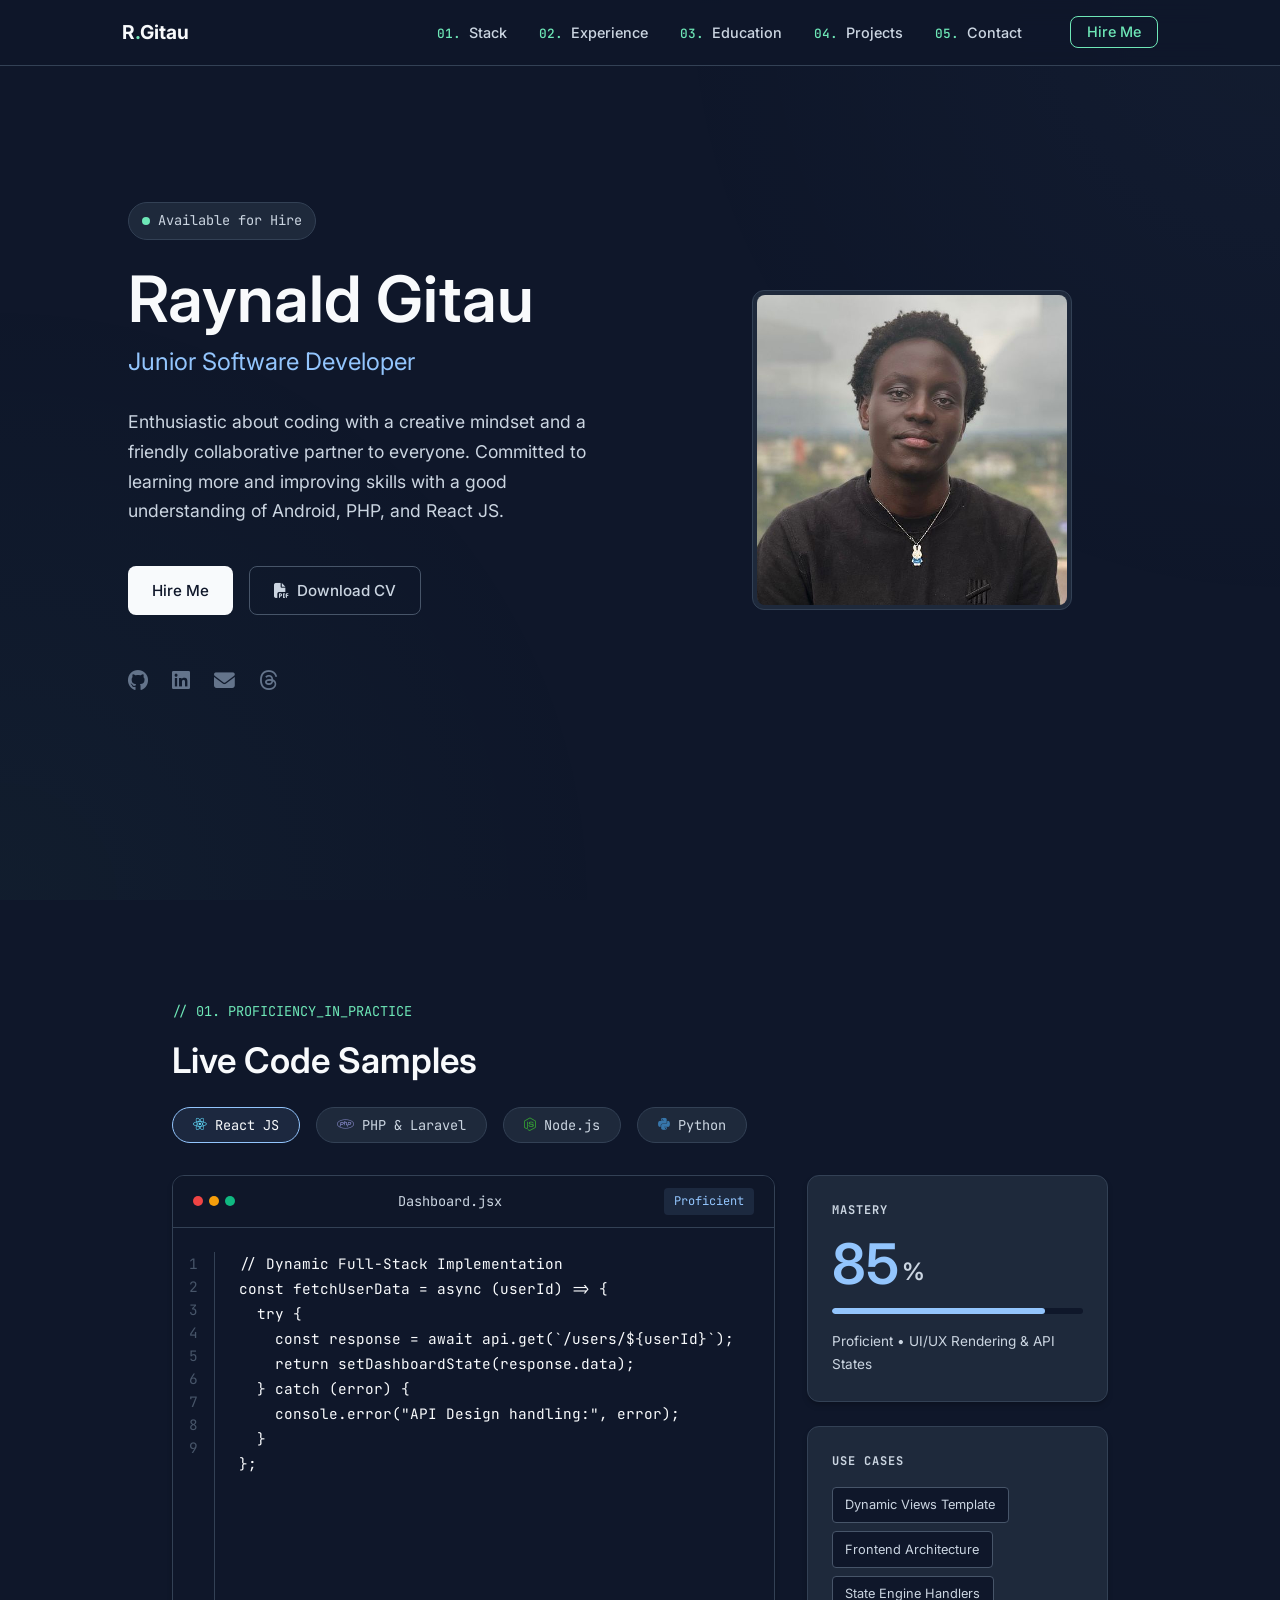
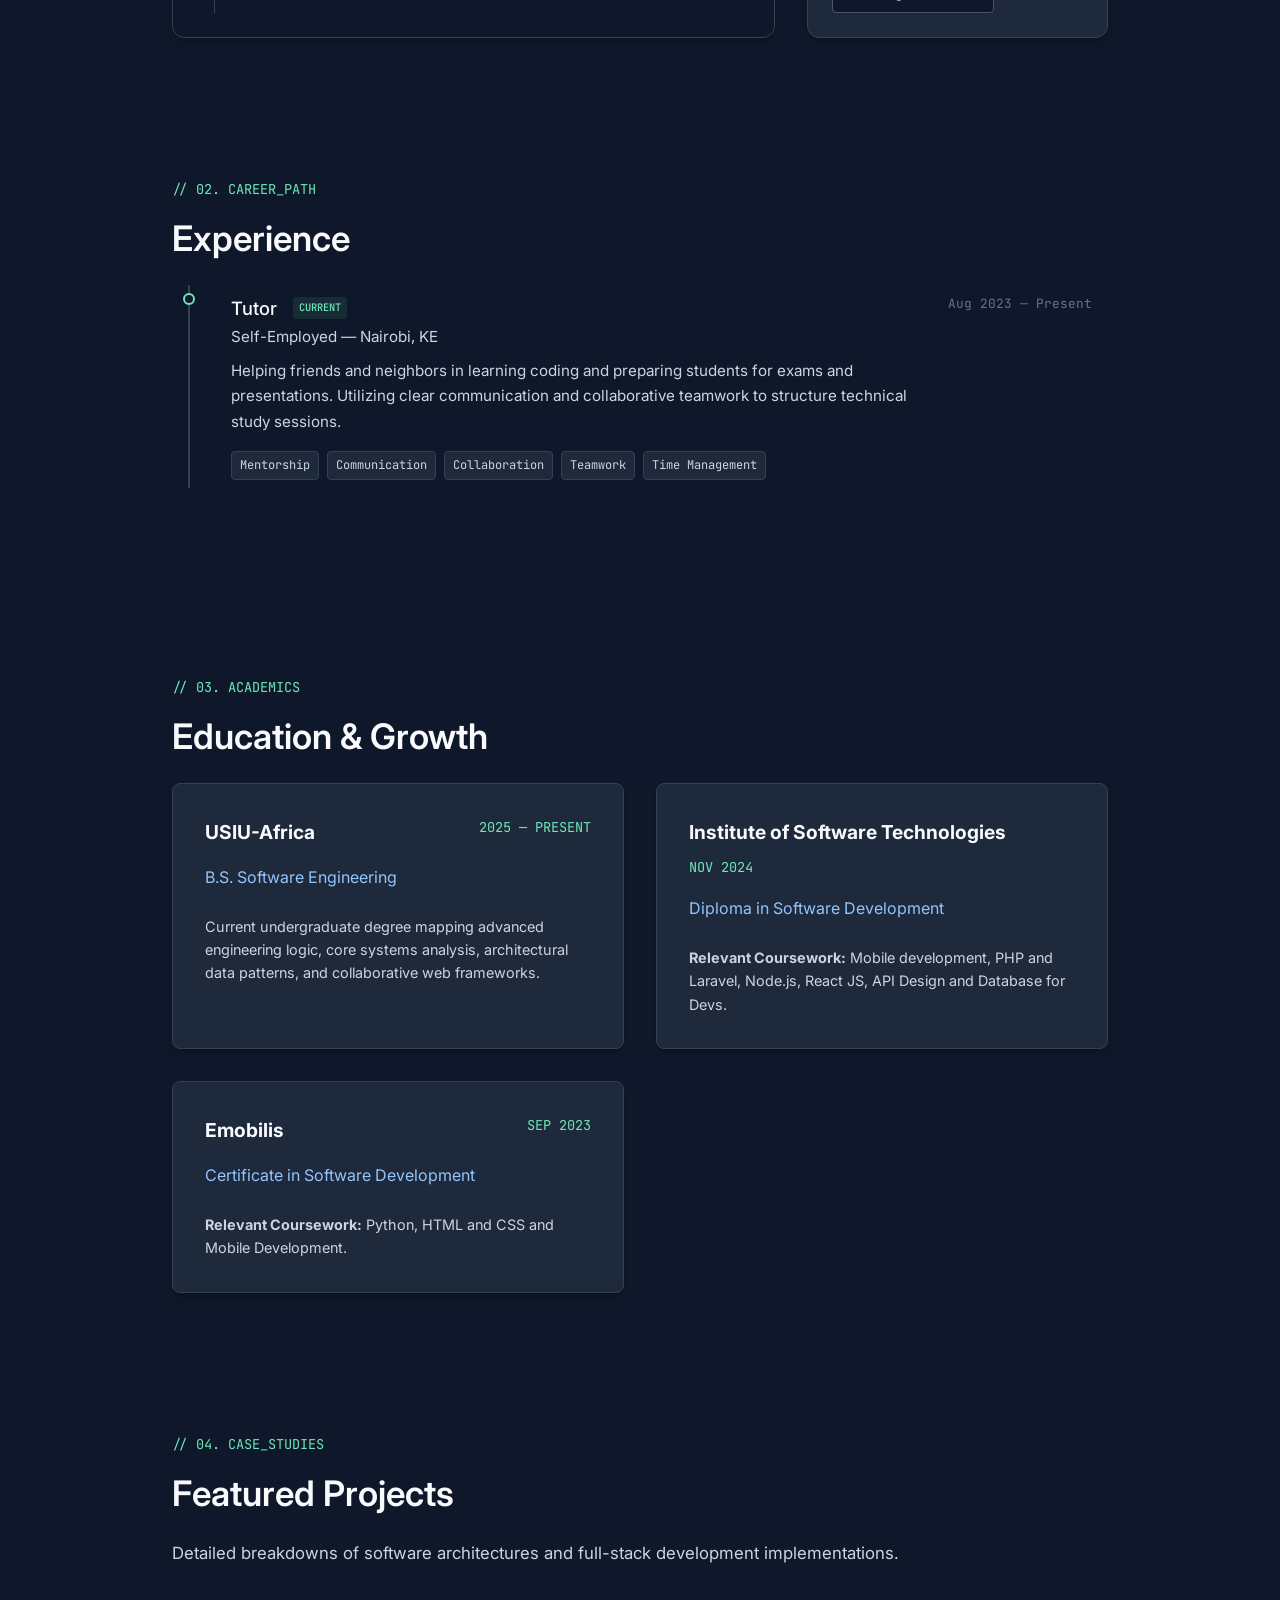
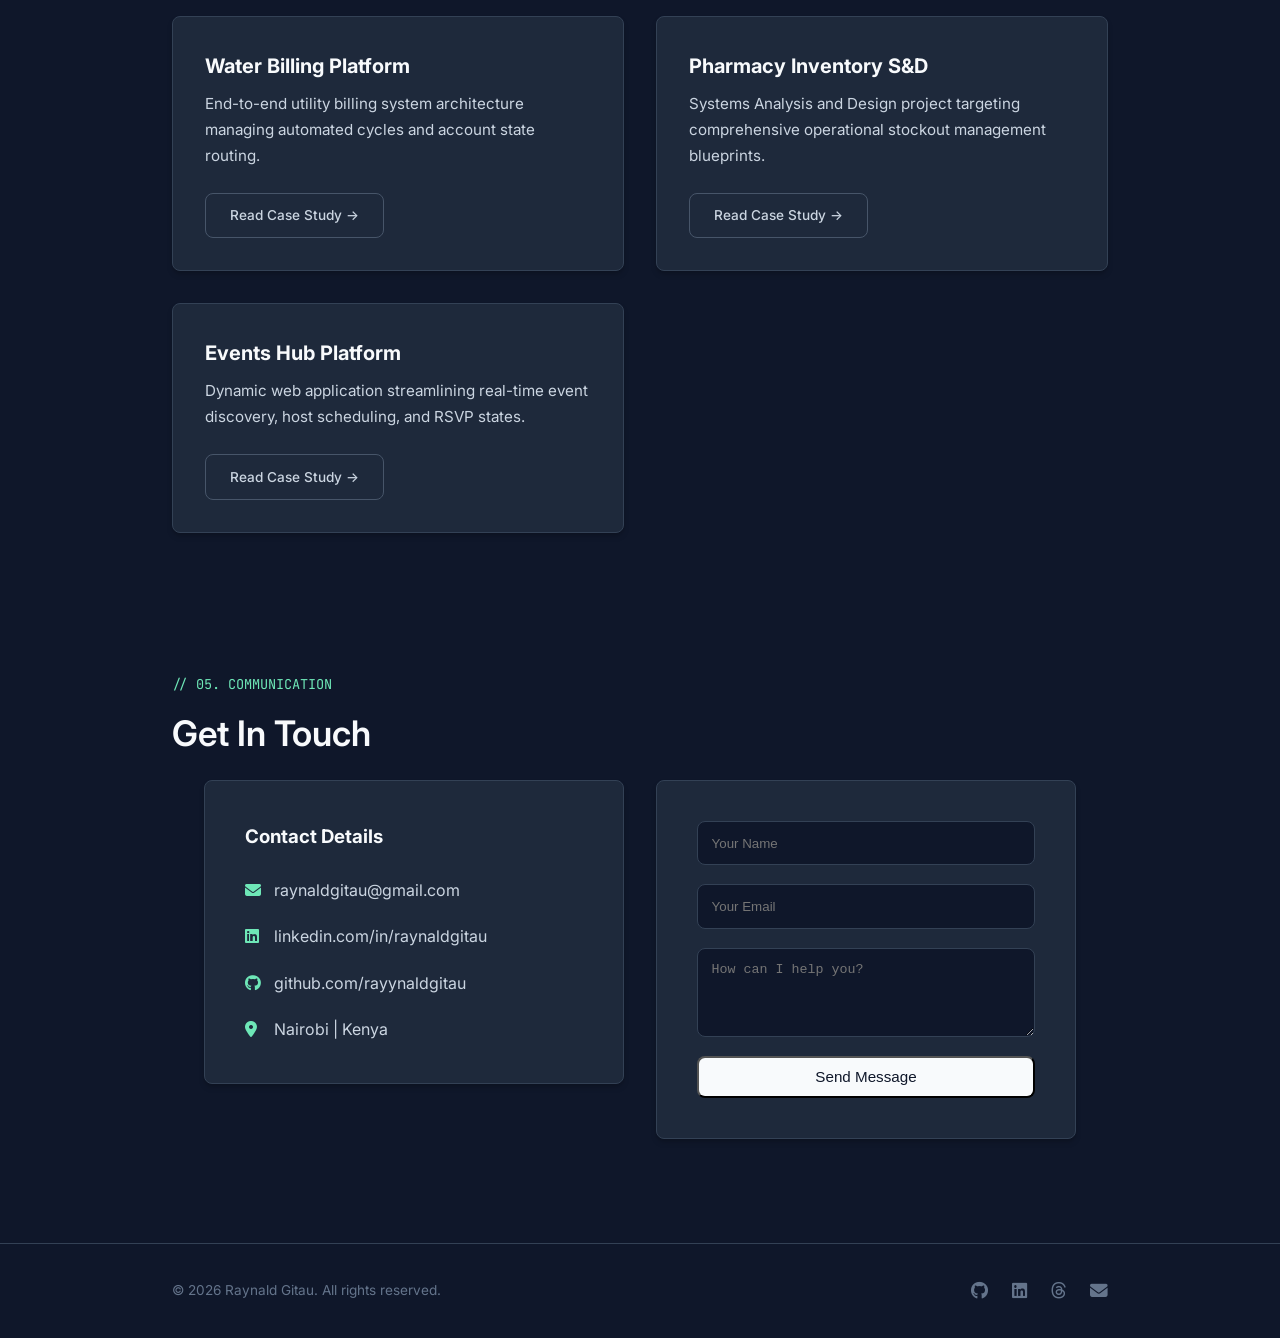
==== index.html @ decef781 "changed the whole design" ====
<!DOCTYPE html>
<html lang="en">
<head>
    <meta charset="UTF-8">
    <meta name="viewport" content="width=device-width, initial-scale=1.0">
    <title>Raynald Gitau | Junior Software Developer</title>
    
    <link rel="icon" type="image/x-icon" href="assets/favicon.ico">
    <link rel="apple-touch-icon" sizes="180x180" href="assets/apple-touch-icon.png">
    <link rel="icon" type="image/png" sizes="32x32" href="assets/favicon-32x32.png">
    <link rel="icon" type="image/png" sizes="16x16" href="assets/favicon-16x16.png">
    <link rel="manifest" href="assets/site.webmanifest">

    <link rel="stylesheet" href="styles.css">
    <link href="https://fonts.googleapis.com/css2?family=JetBrains+Mono:wght@400;500&family=Inter:wght@300;400;500;600&display=swap" rel="stylesheet">
    <link href="https://cdnjs.cloudflare.com/ajax/libs/font-awesome/6.5.1/css/all.min.css" rel="stylesheet">
</head>
<body>

    <div class="bg-ambient"></div>

    <nav class="glass-nav">
        <div class="nav-container">
            <a href="#about" class="logo-link">
                <h1 style="font-size: 1.2rem; color: var(--text-primary);">R<span style="color: var(--accent-sage);">.</span>Gitau</h1>
            </a>
            <ul class="nav-links">
                <li><a href="#skills"><span class="nav-num">01.</span> Stack</a></li>
                <li><a href="#experience"><span class="nav-num">02.</span> Experience</a></li>
                <li><a href="#education"><span class="nav-num">03.</span> Education</a></li>
                <li><a href="#projects"><span class="nav-num">04.</span> Projects</a></li>
                <li><a href="#contact"><span class="nav-num">05.</span> Contact</a></li>
                <li><a href="hire-me.html" class="btn-outline" style="margin-left: 1rem; color: var(--accent-sage) !important; border-color: var(--accent-sage);">Hire Me</a></li>
            </ul>
        </div>
    </nav>

    <main>
        <section id="about" class="hero-section full-screen">
            <div class="hero-grid">
                
                <div class="hero-text fade-in">
                    <div class="status-badge">
                        <span class="pulse-dot"></span> Available for Hire
                    </div>
                    <h1 class="hero-title">Raynald Gitau</h1>
                    <h2 class="hero-subtitle">Junior Software Developer</h2>
                    
                    <p class="hero-desc">
                        Enthusiastic about coding with a creative mindset and a friendly collaborative partner to everyone. Committed to learning more and improving skills with a good understanding of Android, PHP, and React JS.
                    </p>
                    
                    <div class="hero-actions">
                        <a href="hire-me.html" class="btn primary-btn">Hire Me</a>
                        <a href="assets/refreshed cv.pdf" target="_blank" class="btn secondary-btn"><i class="fas fa-file-pdf"></i> Download CV</a>
                    </div>

                    <div class="social-links">
                        <a href="https://github.com/rayynaldgitau" target="_blank" aria-label="GitHub"><i class="fab fa-github"></i></a>
                        <a href="https://linkedin.com/in/raynaldgitau" target="_blank" aria-label="LinkedIn"><i class="fab fa-linkedin"></i></a>
                        <a href="mailto:raynaldgitau@gmail.com" aria-label="Email"><i class="fas fa-envelope"></i></a>
                        <a href="https://threads.net/@your-handle-here" target="_blank" aria-label="Threads" title="Threads"><i class="fab fa-threads"></i></a>
                    </div>
                </div>

                <div class="hero-image-column fade-in">
                    <div class="hero-pixel-frame">
                        <img src="assets/profilePic.jpeg" alt="Raynald Gitau Portfolio Photo" class="hero-avatar" onerror="this.src='https://via.placeholder.com/320/1e293b/6ee7b7?text=Raynald+Gitau'">
                    </div>
                </div>

            </div>
        </section>

        <section id="skills" class="section-container">
            <div class="section-tag fade-in">// 01. PROFICIENCY_IN_PRACTICE</div>
            <h2 class="section-title fade-in">Live Code Samples</h2>

            <div class="skills-tabs fade-in">
                <button class="skill-tab active" data-skill="react"><i class="fab fa-react" style="color: #61dafb;"></i> React JS</button>
                <button class="skill-tab" data-skill="php"><i class="fab fa-php" style="color: #777bb4;"></i> PHP & Laravel</button>
                <button class="skill-tab" data-skill="node"><i class="fab fa-node-js" style="color: #339933;"></i> Node.js</button>
                <button class="skill-tab" data-skill="python"><i class="fab fa-python" style="color: #3776ab;"></i> Python</button>
            </div>

            <div class="skills-showcase fade-in">
                <div class="code-window">
                    <div class="code-window-header">
                        <div class="window-controls">
                            <span class="control red"></span>
                            <span class="control yellow"></span>
                            <span class="control green"></span>
                        </div>
                        <span class="file-name" id="skill-filename">Dashboard.jsx</span>
                        <span class="skill-level-badge" id="skill-badge">Advanced</span>
                    </div>
                    <div class="code-window-body">
                        <div class="line-numbers" id="line-numbers"></div>
                        <pre><code id="code-content"></code></pre>
                    </div>
                </div>

                <div class="skills-sidebar">
                    <div class="sidebar-card">
                        <h4 class="card-label">MASTERY</h4>
                        <div class="mastery-value"><span id="mastery-percent">85</span><span class="percent">%</span></div>
                        <div class="progress-track">
                            <div class="progress-fill" id="mastery-bar" style="width: 85%;"></div>
                        </div>
                        <p class="mastery-desc" id="mastery-desc">Advanced • UI/UX & Logic</p>
                    </div>
                    <div class="sidebar-card">
                        <h4 class="card-label">USE CASES</h4>
                        <div class="use-case-tags" id="use-cases"></div>
                    </div>
                </div>
            </div>
        </section>

        <section id="experience" class="section-container">
            <div class="section-tag fade-in">// 02. CAREER_PATH</div>
            <h2 class="section-title fade-in">Experience</h2>

            <div class="timeline">
                <div class="timeline-item fade-in">
                    <div class="timeline-dot"></div>
                    <div class="timeline-card">
                        <div class="card-header-flex">
                            <div>
                                <h3 class="role-title">Tutor <span class="badge-current">CURRENT</span></h3>
                                <p class="company-name">Self-Employed &mdash; Nairobi, KE</p>
                            </div>
                            <span class="date-text">Aug 2023 &mdash; Present</span>
                        </div>
                        <p class="role-desc">Helping friends and neighbors in learning coding and preparing students for exams and presentations. Utilizing clear communication and collaborative teamwork to structure technical study sessions.</p>
                        <div class="tech-tags">
                            <span>Mentorship</span>
                            <span>Communication</span>
                            <span>Collaboration</span>
                            <span>Teamwork</span>
                            <span>Time Management</span>
                        </div>
                    </div>
                </div>
            </div>
        </section>

        <section id="education" class="section-container">
            <div class="section-tag fade-in">// 03. ACADEMICS</div>
            <h2 class="section-title fade-in">Education & Growth</h2>

            <div style="display: grid; grid-template-columns: repeat(auto-fit, minmax(300px, 1fr)); gap: 2rem;" class="fade-in">
                <div class="code-card" style="padding: 2rem;">
                    <div style="display: flex; justify-content: space-between; margin-bottom: 1rem; flex-wrap: wrap; gap: 0.5rem;">
                        <h3 style="color: var(--text-primary); font-size: 1.2rem;">USIU-Africa</h3>
                        <span style="color: var(--accent-sage); font-family: var(--font-mono); font-size: 0.85rem;">2025 &mdash; PRESENT</span>
                    </div>
                    <p style="color: var(--accent-blue); margin-bottom: 1.5rem;">B.S. Software Engineering</p>
                    <p style="color: var(--text-secondary); font-size: 0.9rem; line-height: 1.6;">
                        Current undergraduate degree mapping advanced engineering logic, core systems analysis, architectural data patterns, and collaborative web frameworks.
                    </p>
                </div>

                <div class="code-card" style="padding: 2rem;">
                    <div style="display: flex; justify-content: space-between; margin-bottom: 1rem; flex-wrap: wrap; gap: 0.5rem;">
                        <h3 style="color: var(--text-primary); font-size: 1.2rem;">Institute of Software Technologies</h3>
                        <span style="color: var(--accent-sage); font-family: var(--font-mono); font-size: 0.85rem;">NOV 2024</span>
                    </div>
                    <p style="color: var(--accent-blue); margin-bottom: 1.5rem;">Diploma in Software Development</p>
                    <p style="color: var(--text-secondary); font-size: 0.9rem; line-height: 1.6;">
                        <strong>Relevant Coursework:</strong> Mobile development, PHP and Laravel, Node.js, React JS, API Design and Database for Devs.
                    </p>
                </div>

                <div class="code-card" style="padding: 2rem;">
                    <div style="display: flex; justify-content: space-between; margin-bottom: 1rem; flex-wrap: wrap; gap: 0.5rem;">
                        <h3 style="color: var(--text-primary); font-size: 1.2rem;">Emobilis</h3>
                        <span style="color: var(--accent-sage); font-family: var(--font-mono); font-size: 0.85rem;">SEP 2023</span>
                    </div>
                    <p style="color: var(--accent-blue); margin-bottom: 1.5rem;">Certificate in Software Development</p>
                    <p style="color: var(--text-secondary); font-size: 0.9rem; line-height: 1.6;">
                        <strong>Relevant Coursework:</strong> Python, HTML and CSS and Mobile Development.
                    </p>
                </div>
            </div>
        </section>

        <section id="projects" class="section-container">
            <div class="section-tag fade-in">// 04. CASE_STUDIES</div>
            <h2 class="section-title fade-in">Featured Projects</h2>
            <p class="section-subtitle fade-in">Detailed breakdowns of software architectures and full-stack development implementations.</p>

            <div style="display: grid; grid-template-columns: repeat(auto-fit, minmax(300px, 1fr)); gap: 2rem;" class="fade-in">
                <div class="code-card" style="padding: 2rem; display: flex; flex-direction: column;">
                    <h3 style="color: var(--text-primary); margin-bottom: 0.5rem; font-size: 1.25rem;">Water Billing Platform</h3>
                    <p style="color: var(--text-secondary); font-size: 0.95rem; margin-bottom: 1.5rem; flex-grow: 1;">End-to-end utility billing system architecture managing automated cycles and account state routing.</p>
                    <a href="project-water-billing.html" class="btn secondary-btn" style="align-self: flex-start; font-size: 0.85rem;">Read Case Study &rarr;</a>
                </div>

                <div class="code-card" style="padding: 2rem; display: flex; flex-direction: column;">
                    <h3 style="color: var(--text-primary); margin-bottom: 0.5rem; font-size: 1.25rem;">Pharmacy Inventory S&D</h3>
                    <p style="color: var(--text-secondary); font-size: 0.95rem; margin-bottom: 1.5rem; flex-grow: 1;">Systems Analysis and Design project targeting comprehensive operational stockout management blueprints.</p>
                    <a href="project-pharmacy.html" class="btn secondary-btn" style="align-self: flex-start; font-size: 0.85rem;">Read Case Study &rarr;</a>
                </div>

                <div class="code-card" style="padding: 2rem; display: flex; flex-direction: column;">
                    <h3 style="color: var(--text-primary); margin-bottom: 0.5rem; font-size: 1.25rem;">Events Hub Platform</h3>
                    <p style="color: var(--text-secondary); font-size: 0.95rem; margin-bottom: 1.5rem; flex-grow: 1;">Dynamic web application streamlining real-time event discovery, host scheduling, and RSVP states.</p>
                    <a href="project-events-hub.html" class="btn secondary-btn" style="align-self: flex-start; font-size: 0.85rem;">Read Case Study &rarr;</a>
                </div>
            </div>
        </section>

        <section id="contact" class="section-container">
            <div class="section-tag fade-in">// 05. COMMUNICATION</div>
            <h2 class="section-title fade-in">Get In Touch</h2>
            
            <div class="hero-grid fade-in" style="gap: 2rem; align-items: start;">
                <div class="code-card" style="padding: 2.5rem;">
                    <h3 style="color: var(--text-primary); margin-bottom: 1.5rem;">Contact Details</h3>
                    <ul style="list-style: none; display: flex; flex-direction: column; gap: 1.2rem;">
                        <li><i class="fas fa-envelope" style="color: var(--accent-sage); width: 25px;"></i> <a href="mailto:raynaldgitau@gmail.com" style="color: var(--text-secondary); text-decoration: none;">raynaldgitau@gmail.com</a></li>
                        <li><i class="fab fa-linkedin" style="color: var(--accent-sage); width: 25px;"></i> <a href="https://linkedin.com/in/raynaldgitau" target="_blank" style="color: var(--text-secondary); text-decoration: none;">linkedin.com/in/raynaldgitau</a></li>
                        <li><i class="fab fa-github" style="color: var(--accent-sage); width: 25px;"></i> <a href="https://github.com/rayynaldgitau" target="_blank" style="color: var(--text-secondary); text-decoration: none;">github.com/rayynaldgitau</a></li>
                        <li><i class="fas fa-map-marker-alt" style="color: var(--accent-sage); width: 25px;"></i> <span style="color: var(--text-secondary);">Nairobi | Kenya</span></li>
                    </ul>
                </div>

                <div class="code-card" style="padding: 2.5rem;">
                    <form onsubmit="event.preventDefault(); alert('Please use the direct email link on the left.');" style="display: flex; flex-direction: column; gap: 1.2rem;">
                        <input type="text" placeholder="Your Name" required style="padding: 0.85rem; border-radius: 8px; border: 1px solid var(--border-light); background: var(--bg-main); color: var(--text-primary); outline: none;">
                        <input type="email" placeholder="Your Email" required style="padding: 0.85rem; border-radius: 8px; border: 1px solid var(--border-light); background: var(--bg-main); color: var(--text-primary); outline: none;">
                        <textarea rows="4" placeholder="How can I help you?" required style="padding: 0.85rem; border-radius: 8px; border: 1px solid var(--border-light); background: var(--bg-main); color: var(--text-primary); outline: none; resize: vertical;"></textarea>
                        <button type="submit" class="btn primary-btn" style="justify-content: center; width: 100%;">Send Message</button>
                    </form>
                </div>
            </div>
        </section>
    </main>

    <footer class="footer">
        <div class="footer-container">
            <p>&copy; 2026 Raynald Gitau. All rights reserved.</p>
            <div class="social-links footer-socials">
                <!-- GitHub -->
                <a href="https://github.com/rayynaldgitau" target="_blank" aria-label="GitHub" title="GitHub">
                    <i class="fab fa-github"></i>
                </a>
                <!-- LinkedIn (Replace with your actual URL) -->
                <a href="https://linkedin.com/in/your-profile-here" target="_blank" aria-label="LinkedIn" title="LinkedIn">
                    <i class="fab fa-linkedin"></i>
                </a>
                <!-- Threads (Replace with your actual URL) -->
                <a href="https://threads.net/@your-handle-here" target="_blank" aria-label="Threads" title="Threads">
                    <i class="fab fa-threads"></i>
                </a>
                <!-- Email (Replace with your actual email) -->
                <a href="mailto:your.email@example.com" aria-label="Email" title="Email">
                    <i class="fas fa-envelope"></i>
                </a>
            </div>
        </div>
    </footer>

    <script src="script.js"></script>
</body>
</html>
---- styles.css ----
/* =========================================
   Theme: Calm Slate
   Focus: Soft, Calming, High Legibility
========================================= */

:root {
    --bg-main: #0f172a; 
    --bg-card: #1e293b; 
    --bg-nav: rgba(15, 23, 42, 0.85);
    
    --accent-sage: #6ee7b7; 
    --accent-blue: #93c5fd; 
    --accent-muted: #64748b; 
    
    --text-primary: #f8fafc; 
    --text-secondary: #cbd5e1; 
    
    --border-light: #334155; 
    --border-strong: #475569; 
    --radius-lg: 12px;
    --radius-md: 8px;
    
    --font-sans: 'Inter', -apple-system, sans-serif;
    --font-mono: 'JetBrains Mono', monospace;
    
    --shadow-soft: 0 4px 6px -1px rgba(0, 0, 0, 0.2), 0 2px 4px -1px rgba(0, 0, 0, 0.1);
    --shadow-hover: 0 10px 15px -3px rgba(0, 0, 0, 0.3), 0 4px 6px -2px rgba(0, 0, 0, 0.15);
}

* { margin: 0; padding: 0; box-sizing: border-box; }

body {
    background-color: var(--bg-main);
    color: var(--text-primary);
    font-family: var(--font-sans);
    font-weight: 400;
    line-height: 1.7;
    overflow-x: hidden;
}

.bg-ambient {
    position: fixed;
    top: 0; left: 0; width: 100vw; height: 100vh;
    background: radial-gradient(circle at top right, rgba(147, 197, 253, 0.03), transparent 40%),
                radial-gradient(circle at bottom left, rgba(110, 231, 183, 0.03), transparent 40%);
    z-index: -1;
    pointer-events: none;
}

/* Navigation & Clean Avatar Logo */
.glass-nav {
    position: fixed;
    top: 0; width: 100%;
    background: var(--bg-nav);
    backdrop-filter: blur(12px);
    border-bottom: 1px solid var(--border-light);
    z-index: 100;
}

.nav-container {
    max-width: 1100px;
    margin: 0 auto;
    padding: 1rem 2rem;
    display: flex;
    justify-content: space-between;
    align-items: center;
}

.logo-link { text-decoration: none; display: flex; align-items: center; }

.nav-avatar-clean {
    width: 35px;
    height: 35px;
    border-radius: 50%;
    object-fit: cover;
    border: 2px solid var(--border-light);
    transition: transform 0.2s ease;
}
.nav-avatar-clean:hover { transform: scale(1.05); }

.nav-links { display: flex; gap: 2rem; list-style: none; align-items: center; }
.nav-links a { 
    color: var(--text-secondary); 
    text-decoration: none; 
    font-size: 0.9rem;
    font-weight: 500;
    transition: color 0.3s;
}
.nav-links a:hover { color: var(--text-primary); }
.nav-num { color: var(--accent-sage); font-family: var(--font-mono); font-size: 0.8rem; margin-right: 4px; }

/* Buttons */
.btn {
    padding: 0.65rem 1.5rem;
    border-radius: var(--radius-md);
    font-weight: 500;
    font-size: 0.95rem;
    text-decoration: none;
    transition: all 0.2s ease;
    display: inline-flex; align-items: center; gap: 0.5rem;
    cursor: pointer;
}

.primary-btn { background-color: var(--text-primary); color: var(--bg-main); }
.primary-btn:hover { background-color: var(--text-secondary); transform: translateY(-2px); }

.secondary-btn { background-color: transparent; color: var(--text-secondary); border: 1px solid var(--border-strong); }
.secondary-btn:hover { border-color: var(--text-primary); color: var(--text-primary); }

.btn-outline {
    border: 1px solid var(--border-strong);
    padding: 0.4rem 1rem;
    border-radius: var(--radius-md);
    color: var(--text-secondary) !important;
}
.btn-outline:hover {
    border-color: var(--accent-sage);
    color: var(--accent-sage) !important;
    background: rgba(110, 231, 183, 0.05);
}

/* Sections & Structural Layouts */
.full-screen { min-height: 100vh; display: flex; align-items: center; }
.section-container { max-width: 1000px; margin: 0 auto; padding: 100px 2rem 40px; }

.section-tag { font-family: var(--font-mono); color: var(--accent-sage); font-size: 0.85rem; margin-bottom: 0.5rem; }
.section-title { font-size: 2.2rem; font-weight: 600; margin-bottom: 1rem; color: var(--text-primary); }
.section-subtitle { color: var(--text-secondary); margin-bottom: 3rem; font-size: 1.05rem; }

.hero-grid {
    max-width: 1100px; margin: 0 auto; padding: 0 2rem;
    display: grid; grid-template-columns: 1fr 1fr; gap: 4rem; align-items: center;
}

.status-badge {
    display: inline-flex; align-items: center; gap: 0.5rem;
    font-family: var(--font-mono); font-size: 0.85rem; color: var(--text-secondary);
    margin-bottom: 1.5rem; background: var(--bg-card); padding: 0.4rem 0.8rem; border-radius: 20px; border: 1px solid var(--border-light);
}
.pulse-dot { width: 8px; height: 8px; background-color: var(--accent-sage); border-radius: 50%; }

.hero-title { font-size: clamp(2.5rem, 5vw, 4rem); font-weight: 600; line-height: 1.1; margin-bottom: 0.5rem; }
.hero-subtitle { color: var(--accent-blue); font-size: 1.5rem; font-weight: 400; margin-bottom: 1.5rem; }

.hero-desc { color: var(--text-secondary); font-size: 1.1rem; margin-bottom: 2.5rem; max-width: 480px; }
.hero-actions { display: flex; gap: 1rem; margin-bottom: 3rem; flex-wrap: wrap; }

.social-links { display: flex; gap: 1.5rem; }
.social-links a { color: var(--accent-muted); font-size: 1.3rem; transition: color 0.2s; }
.social-links a:hover { color: var(--text-primary); }

/* Right Column Hero Picture Frame Animation */
.hero-image-column { display: flex; justify-content: center; align-items: center; }
.hero-pixel-frame {
    width: 320px; height: 320px; position: relative; background: var(--bg-card); border-radius: var(--radius-lg); padding: 4px; display: flex; align-items: center; justify-content: center; border: 1px solid var(--border-light);
    animation: hero-pixel-shift 4s steps(4) infinite; transition: transform 0.3s ease;
}
.hero-pixel-frame:hover { transform: scale(1.02); }
.hero-avatar { width: 100%; height: 100%; object-fit: cover; border-radius: calc(var(--radius-lg) - 4px); background-color: var(--bg-card); image-rendering: crisp-edges; image-rendering: pixelated; }

@keyframes hero-pixel-shift {
    0%, 100% { box-shadow: 0 0 0 4px var(--bg-main), 6px 6px 0 0 var(--accent-sage), -6px -6px 0 0 var(--accent-blue); }
    25% { box-shadow: 0 0 0 4px var(--bg-main), -6px 6px 0 0 var(--accent-sage), 6px -6px 0 0 var(--accent-blue); }
    50% { box-shadow: 0 0 0 4px var(--bg-main), -6px -6px 0 0 var(--accent-sage), 6px 6px 0 0 var(--accent-blue); }
    75% { box-shadow: 0 0 0 4px var(--bg-main), 6px -6px 0 0 var(--accent-sage), -6px -6px 0 0 var(--accent-blue); }
}

/* Interactive Live Code Showcase Layout */
.skills-tabs { display: flex; gap: 1rem; margin-bottom: 2rem; flex-wrap: wrap; }
.skill-tab {
    background: var(--bg-card); border: 1px solid var(--border-light); color: var(--text-secondary);
    padding: 0.5rem 1.25rem; border-radius: 20px; font-family: var(--font-mono); font-size: 0.85rem;
    cursor: pointer; transition: all 0.2s ease; display: flex; align-items: center; gap: 0.5rem;
}
.skill-tab:hover { background: rgba(147, 197, 253, 0.05); color: var(--text-primary); }
.skill-tab.active { background: rgba(147, 197, 253, 0.1); border-color: var(--accent-blue); color: var(--text-primary); }

.skills-showcase { display: grid; grid-template-columns: 2fr 1fr; gap: 2rem; align-items: stretch; }
.code-window { background: #0f172a; border: 1px solid var(--border-light); border-radius: var(--radius-lg); box-shadow: var(--shadow-soft); display: flex; flex-direction: column; overflow: hidden; }
.code-window-header { display: flex; justify-content: space-between; align-items: center; padding: 0.75rem 1.25rem; background: rgba(15, 23, 42, 0.8); border-bottom: 1px solid var(--border-light); }
.window-controls { display: flex; gap: 6px; }
.control { width: 10px; height: 10px; border-radius: 50%; }
.control.red { background: #ef4444; } .control.yellow { background: #f59e0b; } .control.green { background: #10b981; }
.file-name { font-family: var(--font-mono); color: var(--text-secondary); font-size: 0.85rem; }
.skill-level-badge { background: rgba(147, 197, 253, 0.1); color: var(--accent-blue); padding: 0.2rem 0.6rem; border-radius: 4px; font-size: 0.75rem; font-family: var(--font-mono); }
.code-window-body { display: flex; padding: 1.5rem 0; flex-grow: 1; overflow-x: auto; }
.line-numbers { padding: 0 1rem; text-align: right; color: var(--border-strong); font-family: var(--font-mono); font-size: 0.9rem; line-height: 1.6; user-select: none; border-right: 1px solid var(--border-light); }
.code-window-body pre { margin: 0; padding: 0 1.5rem; }
.code-window-body code { font-family: var(--font-mono); font-size: 0.9rem; color: var(--text-primary); line-height: 1.6; white-space: pre; }

.skills-sidebar { display: flex; flex-direction: column; gap: 1.5rem; }
.sidebar-card { background: var(--bg-card); border: 1px solid var(--border-light); border-radius: var(--radius-lg); padding: 1.5rem; box-shadow: var(--shadow-soft); }
.card-label { font-family: var(--font-mono); color: var(--text-secondary); font-size: 0.75rem; letter-spacing: 1px; margin-bottom: 1rem; }
.mastery-value { font-size: 3.5rem; font-weight: 600; color: var(--accent-blue); line-height: 1; margin-bottom: 1rem; display: flex; align-items: flex-end; }
.mastery-value .percent { font-size: 1.5rem; color: var(--text-secondary); margin-bottom: 0.5rem; margin-left: 0.2rem; }
.progress-track { height: 6px; background: var(--bg-main); border-radius: 10px; overflow: hidden; margin-bottom: 1rem; }
.progress-fill { height: 100%; background: var(--accent-blue); border-radius: 10px; transition: width 0.8s cubic-bezier(0.4, 0, 0.2, 1); }
.mastery-desc { color: var(--text-secondary); font-size: 0.85rem; }
.use-case-tags { display: flex; flex-wrap: wrap; gap: 0.5rem; }
.use-case-tags span { background: var(--bg-main); border: 1px solid var(--border-strong); color: var(--text-secondary); padding: 0.4rem 0.8rem; border-radius: 4px; font-size: 0.8rem; transition: border-color 0.2s; }
.use-case-tags span:hover { border-color: var(--accent-blue); color: var(--text-primary); }

/* Experience Timeline */
.timeline { position: relative; margin-left: 1rem; }
.timeline::before { content: ''; position: absolute; left: 0; top: 0; width: 2px; height: 100%; background: var(--border-light); }
.timeline-item { position: relative; padding-left: 2.5rem; margin-bottom: 3rem; }
.timeline-dot { position: absolute; left: -5px; top: 8px; width: 12px; height: 12px; border-radius: 50%; background: var(--bg-main); border: 2px solid var(--accent-sage); }
.timeline-card { background: transparent; border-left: 3px solid transparent; padding: 0.5rem 1rem 0.5rem 0; transition: all 0.2s ease; }
.timeline-card:hover { border-left-color: var(--accent-blue); padding-left: 1rem; }
.card-header-flex { display: flex; justify-content: space-between; align-items: flex-start; margin-bottom: 0.5rem; flex-wrap: wrap; gap: 0.5rem;}
.role-title { font-size: 1.15rem; font-weight: 500; color: var(--text-primary); display: flex; align-items: center; gap: 0.5rem; }
.badge-current { font-size: 0.65rem; padding: 2px 6px; border-radius: 4px; background: rgba(110, 231, 183, 0.1); color: var(--accent-sage); font-family: var(--font-mono); margin-left: 8px; }
.company-name { color: var(--text-secondary); font-size: 0.95rem; }
.date-text { font-family: var(--font-mono); color: var(--accent-muted); font-size: 0.8rem; }
.role-desc { color: var(--text-secondary); margin-bottom: 1rem; font-size: 0.95rem; max-width: 700px; }
.tech-tags { display: flex; gap: 0.5rem; flex-wrap: wrap; }
.tech-tags span { background: var(--bg-card); border: 1px solid var(--border-light); padding: 3px 8px; border-radius: 4px; font-family: var(--font-mono); font-size: 0.75rem; color: var(--text-secondary); }

/* Unified Project Code Cards */
.code-card { background: var(--bg-card); border: 1px solid var(--border-light); border-radius: var(--radius-md); overflow: hidden; box-shadow: var(--shadow-soft); transition: transform 0.2s, box-shadow 0.2s; }
.code-card:hover { transform: translateY(-2px); box-shadow: var(--shadow-hover); }

/* Footer */
.footer { border-top: 1px solid var(--border-light); padding: 2rem 0; margin-top: 4rem; }
.footer-container { max-width: 1000px; margin: 0 auto; padding: 0 2rem; display: flex; justify-content: space-between; align-items: center; flex-wrap: wrap; gap: 1rem;}
.footer p { color: var(--accent-muted); font-size: 0.85rem; }
.footer-socials a { font-size: 1.1rem; }

.fade-in { opacity: 0; transform: translateY(15px); transition: opacity 0.6s ease-out, transform 0.6s ease-out; }
.fade-in.visible { opacity: 1; transform: translateY(0); }


/* ===================================================
   Hire Me Page Heading Specific Core Overrides
=================================================== */
.hire-page-title {
    font-size: clamp(2.2rem, 5vw, 3.5rem); 
    font-weight: 600; 
    line-height: 1.2; 
    color: var(--text-primary);
    margin-bottom: 1rem;
    letter-spacing: -0.02em;
}

.section-subtitle-center {
    color: var(--text-secondary); 
    font-size: 1.05rem;
    line-height: 1.6;
    max-width: 600px;
    margin: 0 auto;
}

.panel-heading {
    color: var(--text-primary); 
    font-size: 1.25rem;
    font-weight: 500;
    margin-bottom: 0.75rem;
    line-height: 1.4;
}

.form-section-title {
    color: var(--text-primary); 
    font-size: 1.6rem; 
    font-weight: 600; 
    margin-bottom: 0.5rem;
    line-height: 1.3;
}

.form-section-subtitle {
    color: var(--text-secondary); 
    font-size: 0.95rem;
    margin-bottom: 2rem;
}

.service-panel {
    display: flex;
    flex-direction: column;
    height: 100%;
}

.service-body {
    padding: 2rem; 
    display: flex; 
    flex-direction: column; 
    flex-grow: 1;
}

.service-desc {
    color: var(--text-secondary); 
    font-size: 0.9rem; 
    line-height: 1.6; 
    margin-bottom: 1.5rem; 
    flex-grow: 1;
}

.form-group {
    display: flex; 
    flex-direction: column; 
    gap: 0.5rem;
}

.form-label {
    font-family: var(--font-mono); 
    font-size: 0.75rem; 
    color: var(--accent-sage);
    letter-spacing: 0.05em;
}
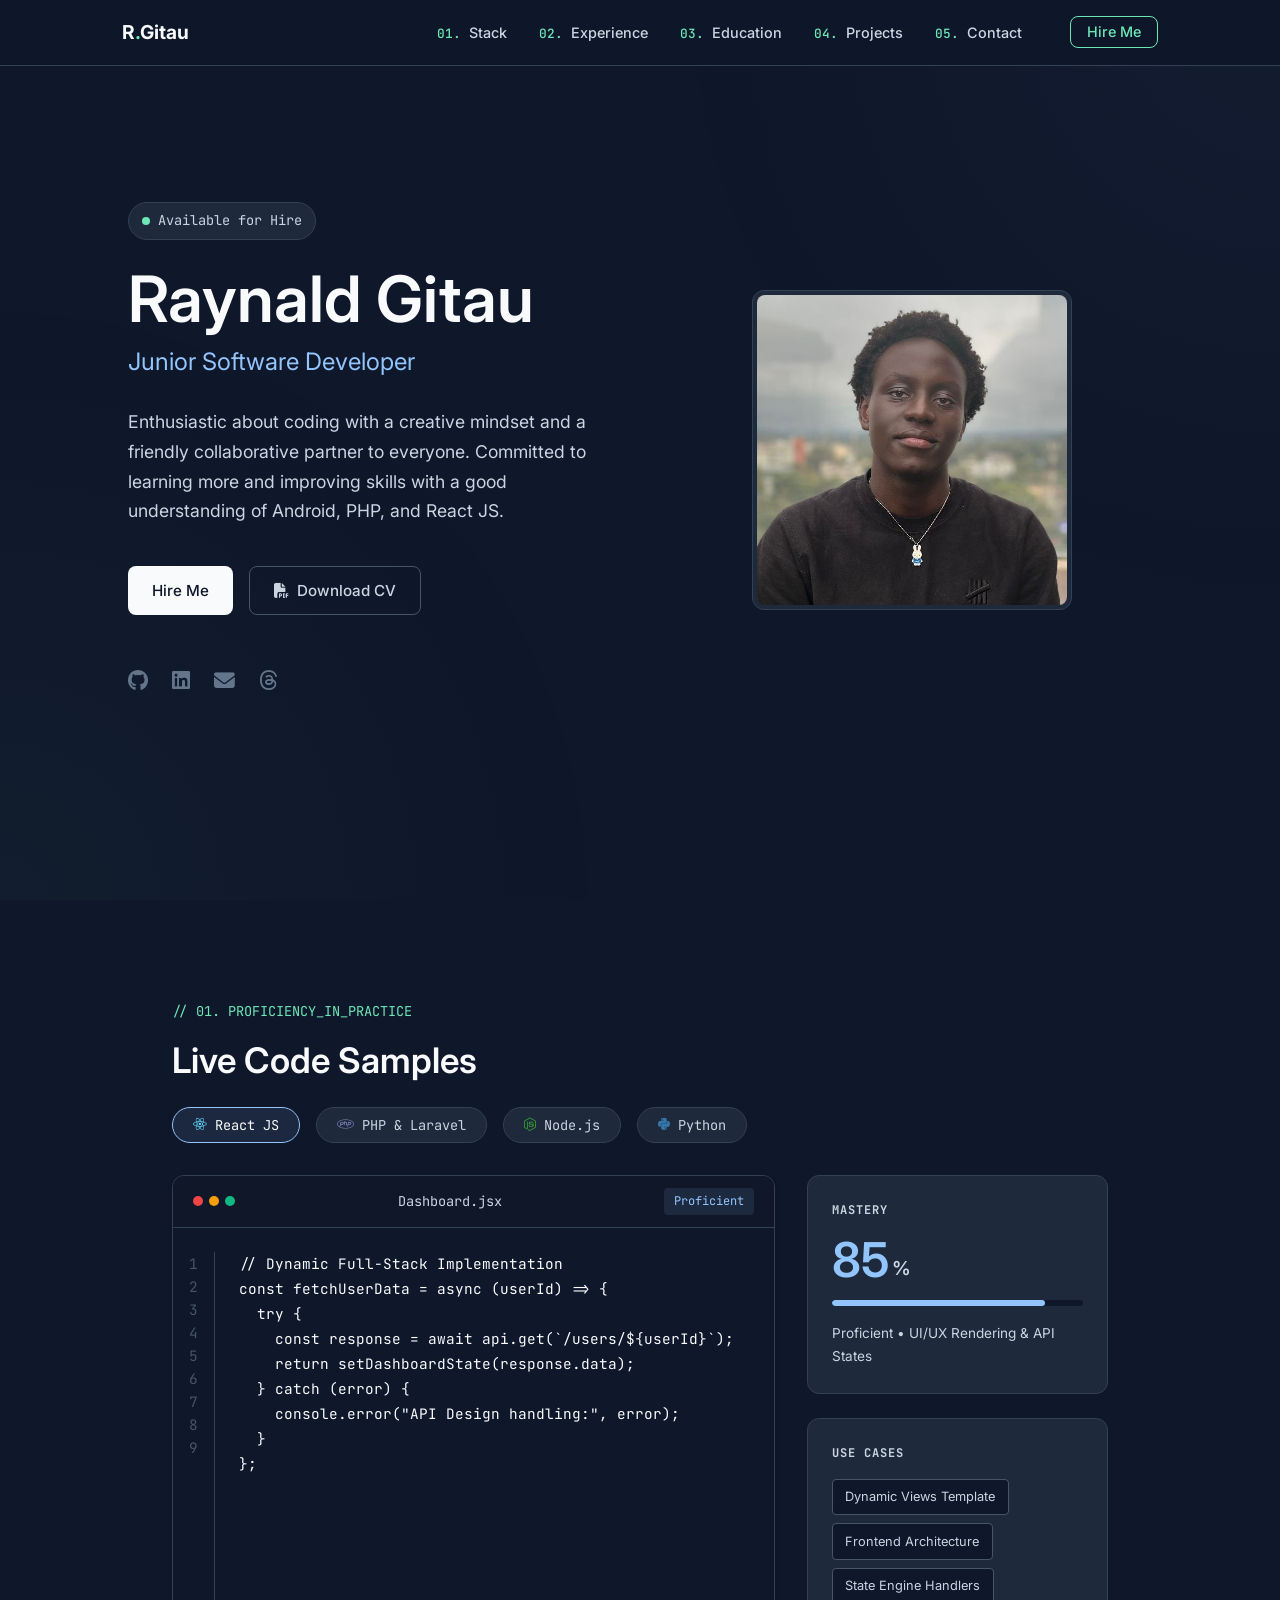
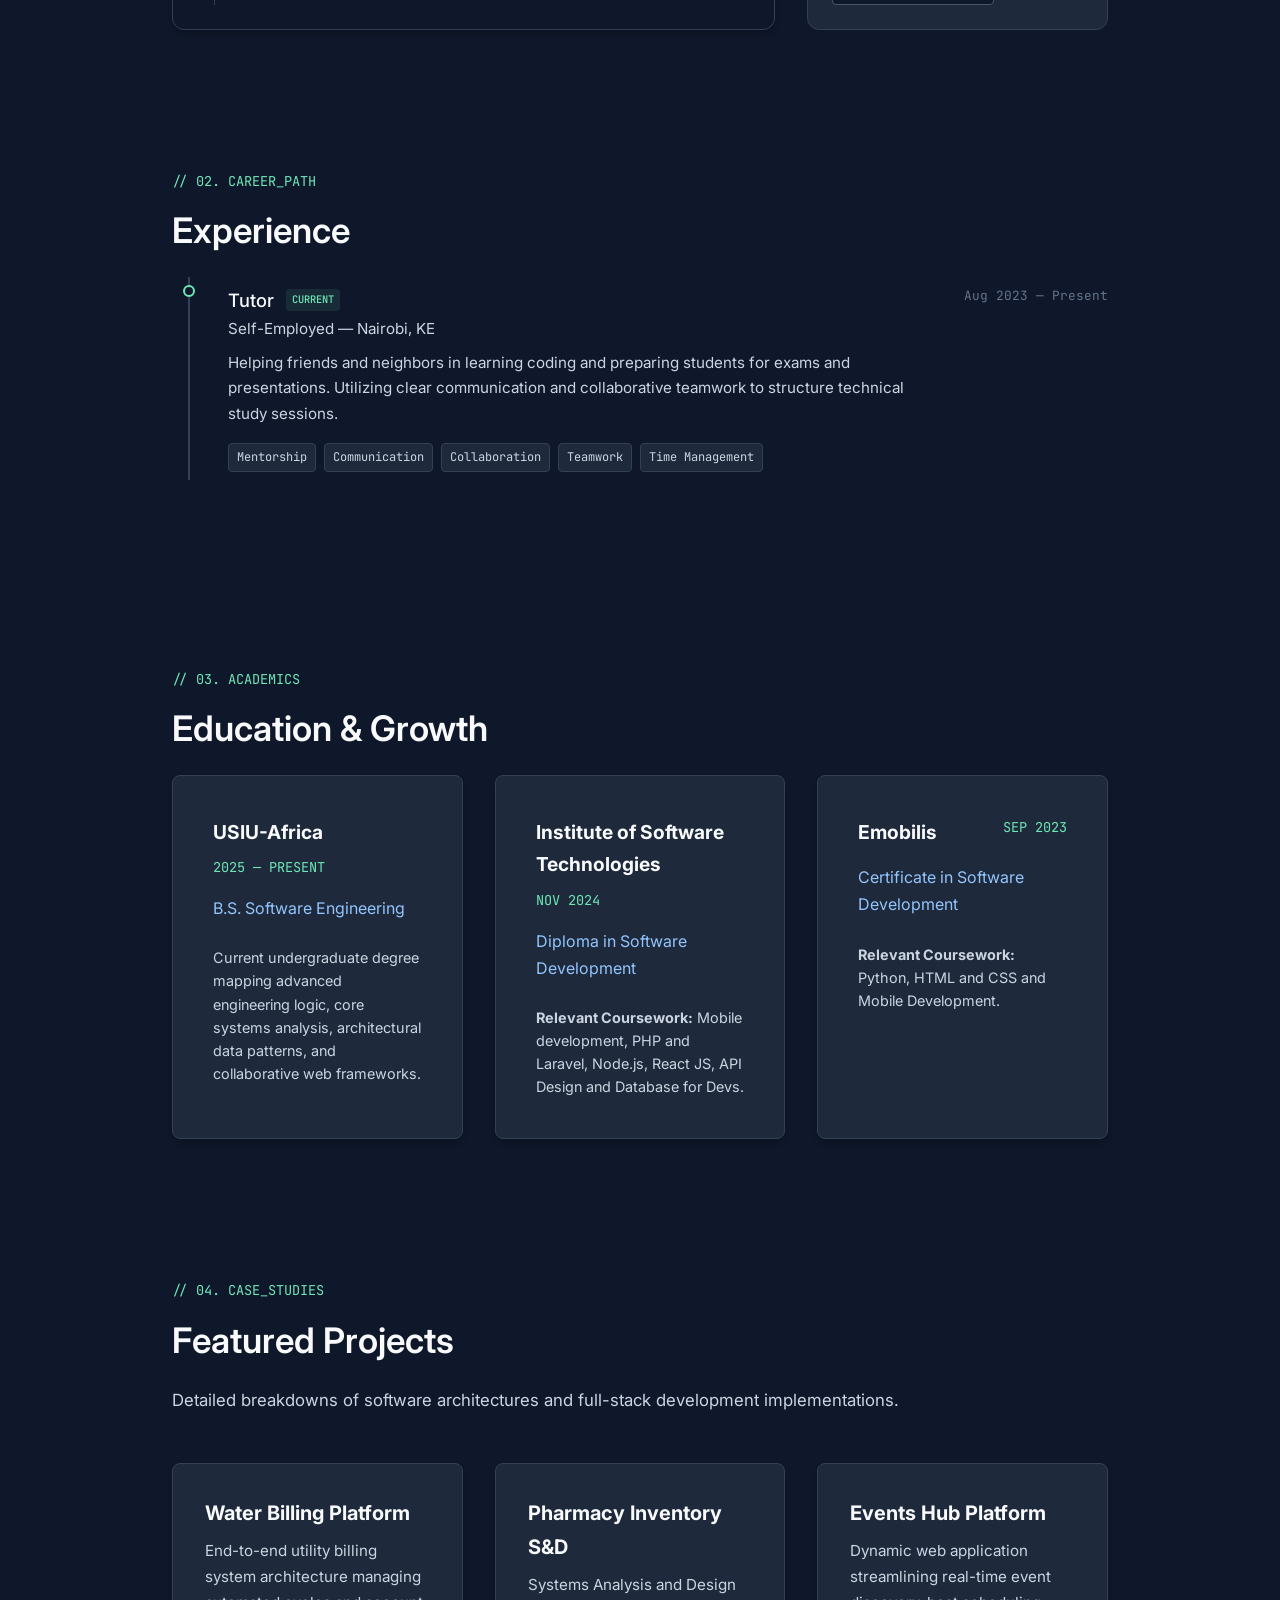
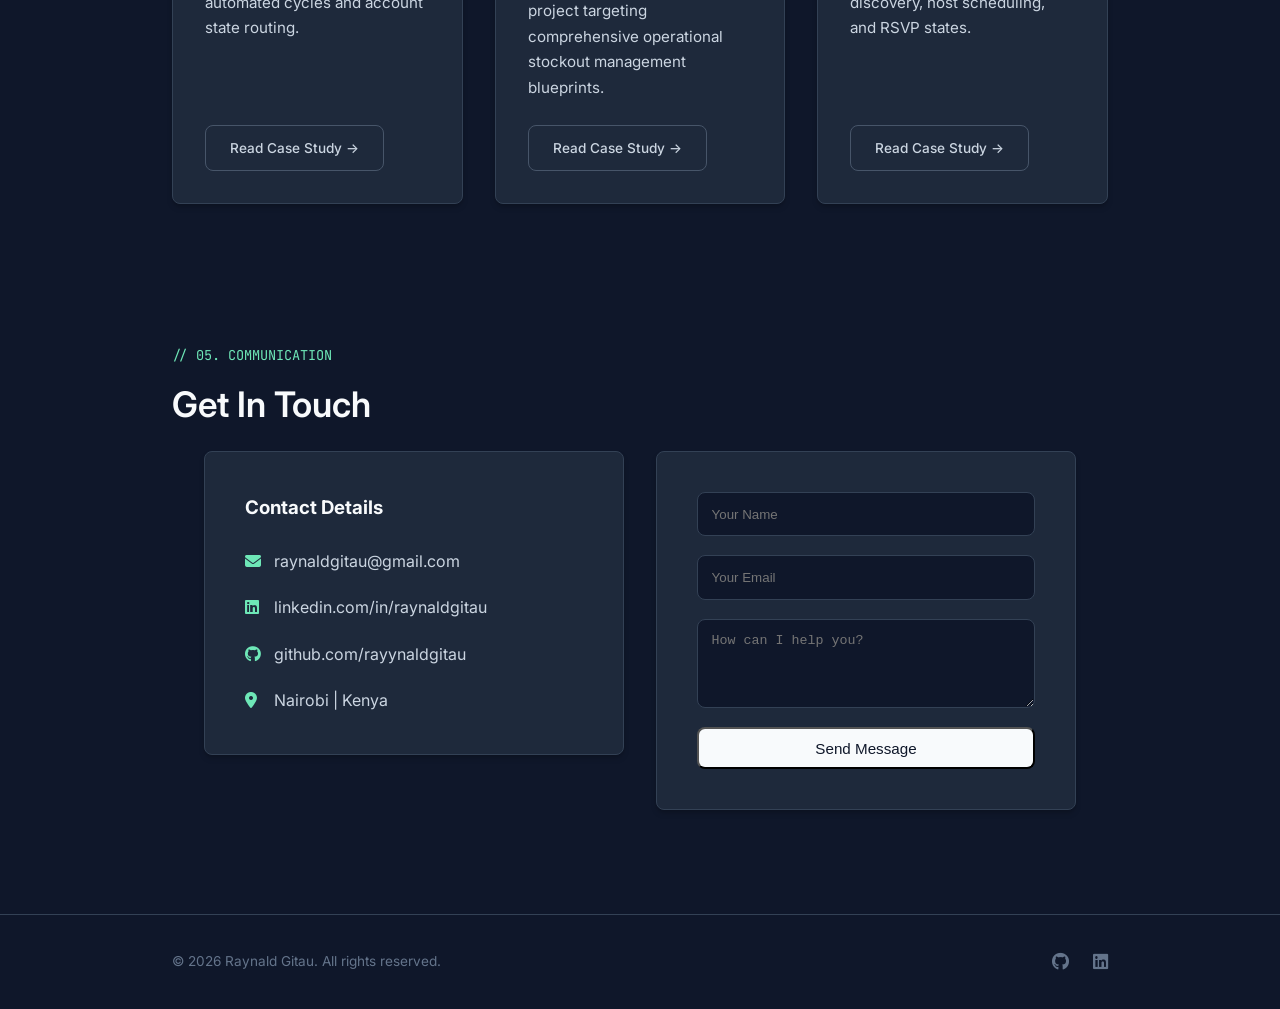
==== commit ec247b67: "fixed the responiveness" ====
--- a/index.html
+++ b/index.html
@@ -3,7 +3,7 @@
 <head>
     <meta charset="UTF-8">
     <meta name="viewport" content="width=device-width, initial-scale=1.0">
-    <title>Raynald Gitau | Junior Software Developer</title>
+    <title>Raynald Gitau</title>
     
     <link rel="icon" type="image/x-icon" href="assets/favicon.ico">
     <link rel="apple-touch-icon" sizes="180x180" href="assets/apple-touch-icon.png">
@@ -24,7 +24,12 @@
             <a href="#about" class="logo-link">
                 <h1 style="font-size: 1.2rem; color: var(--text-primary);">R<span style="color: var(--accent-sage);">.</span>Gitau</h1>
             </a>
-            <ul class="nav-links">
+            
+            <button class="mobile-menu-btn" id="mobile-menu-btn" aria-label="Toggle menu">
+                <i class="fas fa-bars"></i>
+            </button>
+
+            <ul class="nav-links" id="nav-links">
                 <li><a href="#skills"><span class="nav-num">01.</span> Stack</a></li>
                 <li><a href="#experience"><span class="nav-num">02.</span> Experience</a></li>
                 <li><a href="#education"><span class="nav-num">03.</span> Education</a></li>
@@ -59,7 +64,7 @@
                         <a href="https://github.com/rayynaldgitau" target="_blank" aria-label="GitHub"><i class="fab fa-github"></i></a>
                         <a href="https://linkedin.com/in/raynaldgitau" target="_blank" aria-label="LinkedIn"><i class="fab fa-linkedin"></i></a>
                         <a href="mailto:raynaldgitau@gmail.com" aria-label="Email"><i class="fas fa-envelope"></i></a>
-                        <a href="https://threads.net/@your-handle-here" target="_blank" aria-label="Threads" title="Threads"><i class="fab fa-threads"></i></a>
+                        <a href="https://threads.net/@your-handle-here" target="_blank" aria-label="Threads"><i class="fab fa-threads"></i></a>
                     </div>
                 </div>
 
@@ -149,8 +154,8 @@
             <div class="section-tag fade-in">// 03. ACADEMICS</div>
             <h2 class="section-title fade-in">Education & Growth</h2>
 
-            <div style="display: grid; grid-template-columns: repeat(auto-fit, minmax(300px, 1fr)); gap: 2rem;" class="fade-in">
-                <div class="code-card" style="padding: 2rem;">
+            <div class="responsive-grid fade-in">
+                <div class="code-card" style="padding: 2.5rem;">
                     <div style="display: flex; justify-content: space-between; margin-bottom: 1rem; flex-wrap: wrap; gap: 0.5rem;">
                         <h3 style="color: var(--text-primary); font-size: 1.2rem;">USIU-Africa</h3>
                         <span style="color: var(--accent-sage); font-family: var(--font-mono); font-size: 0.85rem;">2025 &mdash; PRESENT</span>
@@ -161,7 +166,7 @@
                     </p>
                 </div>
 
-                <div class="code-card" style="padding: 2rem;">
+                <div class="code-card" style="padding: 2.5rem;">
                     <div style="display: flex; justify-content: space-between; margin-bottom: 1rem; flex-wrap: wrap; gap: 0.5rem;">
                         <h3 style="color: var(--text-primary); font-size: 1.2rem;">Institute of Software Technologies</h3>
                         <span style="color: var(--accent-sage); font-family: var(--font-mono); font-size: 0.85rem;">NOV 2024</span>
@@ -172,7 +177,7 @@
                     </p>
                 </div>
 
-                <div class="code-card" style="padding: 2rem;">
+                <div class="code-card" style="padding: 2.5rem;">
                     <div style="display: flex; justify-content: space-between; margin-bottom: 1rem; flex-wrap: wrap; gap: 0.5rem;">
                         <h3 style="color: var(--text-primary); font-size: 1.2rem;">Emobilis</h3>
                         <span style="color: var(--accent-sage); font-family: var(--font-mono); font-size: 0.85rem;">SEP 2023</span>
@@ -190,7 +195,7 @@
             <h2 class="section-title fade-in">Featured Projects</h2>
             <p class="section-subtitle fade-in">Detailed breakdowns of software architectures and full-stack development implementations.</p>
 
-            <div style="display: grid; grid-template-columns: repeat(auto-fit, minmax(300px, 1fr)); gap: 2rem;" class="fade-in">
+            <div class="responsive-grid fade-in">
                 <div class="code-card" style="padding: 2rem; display: flex; flex-direction: column;">
                     <h3 style="color: var(--text-primary); margin-bottom: 0.5rem; font-size: 1.25rem;">Water Billing Platform</h3>
                     <p style="color: var(--text-secondary); font-size: 0.95rem; margin-bottom: 1.5rem; flex-grow: 1;">End-to-end utility billing system architecture managing automated cycles and account state routing.</p>
@@ -215,7 +220,7 @@
             <div class="section-tag fade-in">// 05. COMMUNICATION</div>
             <h2 class="section-title fade-in">Get In Touch</h2>
             
-            <div class="hero-grid fade-in" style="gap: 2rem; align-items: start;">
+            <div class="hero-grid contact-grid fade-in" style="gap: 2rem; align-items: start;">
                 <div class="code-card" style="padding: 2.5rem;">
                     <h3 style="color: var(--text-primary); margin-bottom: 1.5rem;">Contact Details</h3>
                     <ul style="list-style: none; display: flex; flex-direction: column; gap: 1.2rem;">
@@ -242,22 +247,8 @@
         <div class="footer-container">
             <p>&copy; 2026 Raynald Gitau. All rights reserved.</p>
             <div class="social-links footer-socials">
-                <!-- GitHub -->
-                <a href="https://github.com/rayynaldgitau" target="_blank" aria-label="GitHub" title="GitHub">
-                    <i class="fab fa-github"></i>
-                </a>
-                <!-- LinkedIn (Replace with your actual URL) -->
-                <a href="https://linkedin.com/in/your-profile-here" target="_blank" aria-label="LinkedIn" title="LinkedIn">
-                    <i class="fab fa-linkedin"></i>
-                </a>
-                <!-- Threads (Replace with your actual URL) -->
-                <a href="https://threads.net/@your-handle-here" target="_blank" aria-label="Threads" title="Threads">
-                    <i class="fab fa-threads"></i>
-                </a>
-                <!-- Email (Replace with your actual email) -->
-                <a href="mailto:your.email@example.com" aria-label="Email" title="Email">
-                    <i class="fas fa-envelope"></i>
-                </a>
+                <a href="https://github.com/rayynaldgitau" target="_blank"><i class="fab fa-github"></i></a>
+                <a href="https://linkedin.com/in/raynaldgitau" target="_blank"><i class="fab fa-linkedin"></i></a>
             </div>
         </div>
     </footer>
--- a/styles.css
+++ b/styles.css
@@ -39,123 +39,87 @@
 }
 
 .bg-ambient {
-    position: fixed;
-    top: 0; left: 0; width: 100vw; height: 100vh;
+    position: fixed; top: 0; left: 0; width: 100vw; height: 100vh;
     background: radial-gradient(circle at top right, rgba(147, 197, 253, 0.03), transparent 40%),
                 radial-gradient(circle at bottom left, rgba(110, 231, 183, 0.03), transparent 40%);
-    z-index: -1;
-    pointer-events: none;
-}
-
-/* Navigation & Clean Avatar Logo */
+    z-index: -1; pointer-events: none;
+}
+
+/* Navigation */
 .glass-nav {
-    position: fixed;
-    top: 0; width: 100%;
-    background: var(--bg-nav);
-    backdrop-filter: blur(12px);
-    border-bottom: 1px solid var(--border-light);
-    z-index: 100;
-}
-
+    position: fixed; top: 0; width: 100%; background: var(--bg-nav);
+    backdrop-filter: blur(12px); border-bottom: 1px solid var(--border-light); z-index: 100;
+}
 .nav-container {
-    max-width: 1100px;
-    margin: 0 auto;
-    padding: 1rem 2rem;
-    display: flex;
-    justify-content: space-between;
-    align-items: center;
-}
-
+    max-width: 1100px; margin: 0 auto; padding: 1rem 2rem;
+    display: flex; justify-content: space-between; align-items: center;
+}
 .logo-link { text-decoration: none; display: flex; align-items: center; }
 
-.nav-avatar-clean {
-    width: 35px;
-    height: 35px;
-    border-radius: 50%;
-    object-fit: cover;
-    border: 2px solid var(--border-light);
-    transition: transform 0.2s ease;
-}
-.nav-avatar-clean:hover { transform: scale(1.05); }
+/* Mobile Menu Button (Hidden on Desktop) */
+.mobile-menu-btn {
+    display: none; background: none; border: none;
+    color: var(--text-primary); font-size: 1.5rem;
+    cursor: pointer; transition: color 0.3s;
+}
+.mobile-menu-btn:hover { color: var(--accent-sage); }
 
 .nav-links { display: flex; gap: 2rem; list-style: none; align-items: center; }
 .nav-links a { 
-    color: var(--text-secondary); 
-    text-decoration: none; 
-    font-size: 0.9rem;
-    font-weight: 500;
-    transition: color 0.3s;
+    color: var(--text-secondary); text-decoration: none; 
+    font-size: 0.9rem; font-weight: 500; transition: color 0.3s;
 }
 .nav-links a:hover { color: var(--text-primary); }
 .nav-num { color: var(--accent-sage); font-family: var(--font-mono); font-size: 0.8rem; margin-right: 4px; }
 
 /* Buttons */
 .btn {
-    padding: 0.65rem 1.5rem;
-    border-radius: var(--radius-md);
-    font-weight: 500;
-    font-size: 0.95rem;
-    text-decoration: none;
-    transition: all 0.2s ease;
-    display: inline-flex; align-items: center; gap: 0.5rem;
-    cursor: pointer;
-}
-
+    padding: 0.65rem 1.5rem; border-radius: var(--radius-md); font-weight: 500; font-size: 0.95rem;
+    text-decoration: none; transition: all 0.2s ease; display: inline-flex; align-items: center; gap: 0.5rem; cursor: pointer;
+}
 .primary-btn { background-color: var(--text-primary); color: var(--bg-main); }
 .primary-btn:hover { background-color: var(--text-secondary); transform: translateY(-2px); }
-
 .secondary-btn { background-color: transparent; color: var(--text-secondary); border: 1px solid var(--border-strong); }
 .secondary-btn:hover { border-color: var(--text-primary); color: var(--text-primary); }
-
-.btn-outline {
-    border: 1px solid var(--border-strong);
-    padding: 0.4rem 1rem;
-    border-radius: var(--radius-md);
-    color: var(--text-secondary) !important;
-}
-.btn-outline:hover {
-    border-color: var(--accent-sage);
-    color: var(--accent-sage) !important;
-    background: rgba(110, 231, 183, 0.05);
-}
-
-/* Sections & Structural Layouts */
+.btn-outline { border: 1px solid var(--border-strong); padding: 0.4rem 1rem; border-radius: var(--radius-md); color: var(--text-secondary) !important; }
+.btn-outline:hover { border-color: var(--accent-sage); color: var(--accent-sage) !important; background: rgba(110, 231, 183, 0.05); }
+
+/* Global Sections */
 .full-screen { min-height: 100vh; display: flex; align-items: center; }
 .section-container { max-width: 1000px; margin: 0 auto; padding: 100px 2rem 40px; }
-
 .section-tag { font-family: var(--font-mono); color: var(--accent-sage); font-size: 0.85rem; margin-bottom: 0.5rem; }
 .section-title { font-size: 2.2rem; font-weight: 600; margin-bottom: 1rem; color: var(--text-primary); }
 .section-subtitle { color: var(--text-secondary); margin-bottom: 3rem; font-size: 1.05rem; }
 
+/* Grids */
 .hero-grid {
     max-width: 1100px; margin: 0 auto; padding: 0 2rem;
     display: grid; grid-template-columns: 1fr 1fr; gap: 4rem; align-items: center;
 }
-
+.responsive-grid {
+    display: grid; grid-template-columns: repeat(auto-fit, minmax(280px, 1fr)); gap: 2rem;
+}
+
+/* Hero Content */
 .status-badge {
-    display: inline-flex; align-items: center; gap: 0.5rem;
-    font-family: var(--font-mono); font-size: 0.85rem; color: var(--text-secondary);
+    display: inline-flex; align-items: center; gap: 0.5rem; font-family: var(--font-mono); font-size: 0.85rem; color: var(--text-secondary);
     margin-bottom: 1.5rem; background: var(--bg-card); padding: 0.4rem 0.8rem; border-radius: 20px; border: 1px solid var(--border-light);
 }
 .pulse-dot { width: 8px; height: 8px; background-color: var(--accent-sage); border-radius: 50%; }
-
 .hero-title { font-size: clamp(2.5rem, 5vw, 4rem); font-weight: 600; line-height: 1.1; margin-bottom: 0.5rem; }
 .hero-subtitle { color: var(--accent-blue); font-size: 1.5rem; font-weight: 400; margin-bottom: 1.5rem; }
-
 .hero-desc { color: var(--text-secondary); font-size: 1.1rem; margin-bottom: 2.5rem; max-width: 480px; }
 .hero-actions { display: flex; gap: 1rem; margin-bottom: 3rem; flex-wrap: wrap; }
-
 .social-links { display: flex; gap: 1.5rem; }
 .social-links a { color: var(--accent-muted); font-size: 1.3rem; transition: color 0.2s; }
 .social-links a:hover { color: var(--text-primary); }
 
-/* Right Column Hero Picture Frame Animation */
+/* Animated Avatar */
 .hero-image-column { display: flex; justify-content: center; align-items: center; }
 .hero-pixel-frame {
     width: 320px; height: 320px; position: relative; background: var(--bg-card); border-radius: var(--radius-lg); padding: 4px; display: flex; align-items: center; justify-content: center; border: 1px solid var(--border-light);
     animation: hero-pixel-shift 4s steps(4) infinite; transition: transform 0.3s ease;
 }
-.hero-pixel-frame:hover { transform: scale(1.02); }
 .hero-avatar { width: 100%; height: 100%; object-fit: cover; border-radius: calc(var(--radius-lg) - 4px); background-color: var(--bg-card); image-rendering: crisp-edges; image-rendering: pixelated; }
 
 @keyframes hero-pixel-shift {
@@ -165,59 +129,55 @@
     75% { box-shadow: 0 0 0 4px var(--bg-main), 6px -6px 0 0 var(--accent-sage), -6px -6px 0 0 var(--accent-blue); }
 }
 
-/* Interactive Live Code Showcase Layout */
+/* Skills Layout */
 .skills-tabs { display: flex; gap: 1rem; margin-bottom: 2rem; flex-wrap: wrap; }
 .skill-tab {
     background: var(--bg-card); border: 1px solid var(--border-light); color: var(--text-secondary);
-    padding: 0.5rem 1.25rem; border-radius: 20px; font-family: var(--font-mono); font-size: 0.85rem;
-    cursor: pointer; transition: all 0.2s ease; display: flex; align-items: center; gap: 0.5rem;
-}
-.skill-tab:hover { background: rgba(147, 197, 253, 0.05); color: var(--text-primary); }
+    padding: 0.5rem 1.25rem; border-radius: 20px; font-family: var(--font-mono); font-size: 0.85rem; cursor: pointer; display: flex; align-items: center; gap: 0.5rem;
+}
 .skill-tab.active { background: rgba(147, 197, 253, 0.1); border-color: var(--accent-blue); color: var(--text-primary); }
 
 .skills-showcase { display: grid; grid-template-columns: 2fr 1fr; gap: 2rem; align-items: stretch; }
-.code-window { background: #0f172a; border: 1px solid var(--border-light); border-radius: var(--radius-lg); box-shadow: var(--shadow-soft); display: flex; flex-direction: column; overflow: hidden; }
+.code-window { background: #0f172a; border: 1px solid var(--border-light); border-radius: var(--radius-lg); display: flex; flex-direction: column; overflow: hidden; box-shadow: var(--shadow-soft); }
 .code-window-header { display: flex; justify-content: space-between; align-items: center; padding: 0.75rem 1.25rem; background: rgba(15, 23, 42, 0.8); border-bottom: 1px solid var(--border-light); }
 .window-controls { display: flex; gap: 6px; }
 .control { width: 10px; height: 10px; border-radius: 50%; }
 .control.red { background: #ef4444; } .control.yellow { background: #f59e0b; } .control.green { background: #10b981; }
 .file-name { font-family: var(--font-mono); color: var(--text-secondary); font-size: 0.85rem; }
 .skill-level-badge { background: rgba(147, 197, 253, 0.1); color: var(--accent-blue); padding: 0.2rem 0.6rem; border-radius: 4px; font-size: 0.75rem; font-family: var(--font-mono); }
-.code-window-body { display: flex; padding: 1.5rem 0; flex-grow: 1; overflow-x: auto; }
-.line-numbers { padding: 0 1rem; text-align: right; color: var(--border-strong); font-family: var(--font-mono); font-size: 0.9rem; line-height: 1.6; user-select: none; border-right: 1px solid var(--border-light); }
+.code-window-body { display: flex; padding: 1.5rem 0; overflow-x: auto; flex-grow: 1; }
+.line-numbers { padding: 0 1rem; text-align: right; color: var(--border-strong); font-family: var(--font-mono); font-size: 0.9rem; line-height: 1.6; border-right: 1px solid var(--border-light); }
 .code-window-body pre { margin: 0; padding: 0 1.5rem; }
 .code-window-body code { font-family: var(--font-mono); font-size: 0.9rem; color: var(--text-primary); line-height: 1.6; white-space: pre; }
 
 .skills-sidebar { display: flex; flex-direction: column; gap: 1.5rem; }
-.sidebar-card { background: var(--bg-card); border: 1px solid var(--border-light); border-radius: var(--radius-lg); padding: 1.5rem; box-shadow: var(--shadow-soft); }
+.sidebar-card { background: var(--bg-card); border: 1px solid var(--border-light); border-radius: var(--radius-lg); padding: 1.5rem; }
 .card-label { font-family: var(--font-mono); color: var(--text-secondary); font-size: 0.75rem; letter-spacing: 1px; margin-bottom: 1rem; }
-.mastery-value { font-size: 3.5rem; font-weight: 600; color: var(--accent-blue); line-height: 1; margin-bottom: 1rem; display: flex; align-items: flex-end; }
-.mastery-value .percent { font-size: 1.5rem; color: var(--text-secondary); margin-bottom: 0.5rem; margin-left: 0.2rem; }
-.progress-track { height: 6px; background: var(--bg-main); border-radius: 10px; overflow: hidden; margin-bottom: 1rem; }
-.progress-fill { height: 100%; background: var(--accent-blue); border-radius: 10px; transition: width 0.8s cubic-bezier(0.4, 0, 0.2, 1); }
+.mastery-value { font-size: 3rem; font-weight: 600; color: var(--accent-blue); line-height: 1; margin-bottom: 1rem; display: flex; align-items: flex-end; }
+.mastery-value .percent { font-size: 1.2rem; color: var(--text-secondary); margin-bottom: 0.4rem; margin-left: 0.2rem; }
+.progress-track { height: 6px; background: var(--bg-main); border-radius: 10px; margin-bottom: 1rem; overflow: hidden; }
+.progress-fill { height: 100%; background: var(--accent-blue); border-radius: 10px; transition: width 0.8s; }
 .mastery-desc { color: var(--text-secondary); font-size: 0.85rem; }
 .use-case-tags { display: flex; flex-wrap: wrap; gap: 0.5rem; }
-.use-case-tags span { background: var(--bg-main); border: 1px solid var(--border-strong); color: var(--text-secondary); padding: 0.4rem 0.8rem; border-radius: 4px; font-size: 0.8rem; transition: border-color 0.2s; }
-.use-case-tags span:hover { border-color: var(--accent-blue); color: var(--text-primary); }
-
-/* Experience Timeline */
+.use-case-tags span { background: var(--bg-main); border: 1px solid var(--border-strong); color: var(--text-secondary); padding: 0.4rem 0.8rem; border-radius: 4px; font-size: 0.8rem; }
+
+/* Timeline */
 .timeline { position: relative; margin-left: 1rem; }
 .timeline::before { content: ''; position: absolute; left: 0; top: 0; width: 2px; height: 100%; background: var(--border-light); }
 .timeline-item { position: relative; padding-left: 2.5rem; margin-bottom: 3rem; }
 .timeline-dot { position: absolute; left: -5px; top: 8px; width: 12px; height: 12px; border-radius: 50%; background: var(--bg-main); border: 2px solid var(--accent-sage); }
-.timeline-card { background: transparent; border-left: 3px solid transparent; padding: 0.5rem 1rem 0.5rem 0; transition: all 0.2s ease; }
-.timeline-card:hover { border-left-color: var(--accent-blue); padding-left: 1rem; }
+.timeline-card { padding: 0.5rem 0; }
 .card-header-flex { display: flex; justify-content: space-between; align-items: flex-start; margin-bottom: 0.5rem; flex-wrap: wrap; gap: 0.5rem;}
-.role-title { font-size: 1.15rem; font-weight: 500; color: var(--text-primary); display: flex; align-items: center; gap: 0.5rem; }
-.badge-current { font-size: 0.65rem; padding: 2px 6px; border-radius: 4px; background: rgba(110, 231, 183, 0.1); color: var(--accent-sage); font-family: var(--font-mono); margin-left: 8px; }
+.role-title { font-size: 1.15rem; font-weight: 500; color: var(--text-primary); display: flex; align-items: center; flex-wrap: wrap; gap: 0.5rem; }
+.badge-current { font-size: 0.65rem; padding: 2px 6px; border-radius: 4px; background: rgba(110, 231, 183, 0.1); color: var(--accent-sage); font-family: var(--font-mono); margin-left: 4px; }
 .company-name { color: var(--text-secondary); font-size: 0.95rem; }
 .date-text { font-family: var(--font-mono); color: var(--accent-muted); font-size: 0.8rem; }
 .role-desc { color: var(--text-secondary); margin-bottom: 1rem; font-size: 0.95rem; max-width: 700px; }
 .tech-tags { display: flex; gap: 0.5rem; flex-wrap: wrap; }
 .tech-tags span { background: var(--bg-card); border: 1px solid var(--border-light); padding: 3px 8px; border-radius: 4px; font-family: var(--font-mono); font-size: 0.75rem; color: var(--text-secondary); }
 
-/* Unified Project Code Cards */
-.code-card { background: var(--bg-card); border: 1px solid var(--border-light); border-radius: var(--radius-md); overflow: hidden; box-shadow: var(--shadow-soft); transition: transform 0.2s, box-shadow 0.2s; }
+/* Basic Code Card */
+.code-card { background: var(--bg-card); border: 1px solid var(--border-light); border-radius: var(--radius-md); overflow: hidden; box-shadow: var(--shadow-soft); transition: transform 0.2s; }
 .code-card:hover { transform: translateY(-2px); box-shadow: var(--shadow-hover); }
 
 /* Footer */
@@ -230,78 +190,57 @@
 .fade-in.visible { opacity: 1; transform: translateY(0); }
 
 
-/* ===================================================
-   Hire Me Page Heading Specific Core Overrides
-=================================================== */
-.hire-page-title {
-    font-size: clamp(2.2rem, 5vw, 3.5rem); 
-    font-weight: 600; 
-    line-height: 1.2; 
-    color: var(--text-primary);
-    margin-bottom: 1rem;
-    letter-spacing: -0.02em;
-}
-
-.section-subtitle-center {
-    color: var(--text-secondary); 
-    font-size: 1.05rem;
-    line-height: 1.6;
-    max-width: 600px;
-    margin: 0 auto;
-}
-
-.panel-heading {
-    color: var(--text-primary); 
-    font-size: 1.25rem;
-    font-weight: 500;
-    margin-bottom: 0.75rem;
-    line-height: 1.4;
-}
-
-.form-section-title {
-    color: var(--text-primary); 
-    font-size: 1.6rem; 
-    font-weight: 600; 
-    margin-bottom: 0.5rem;
-    line-height: 1.3;
-}
-
-.form-section-subtitle {
-    color: var(--text-secondary); 
-    font-size: 0.95rem;
-    margin-bottom: 2rem;
-}
-
-.service-panel {
-    display: flex;
-    flex-direction: column;
-    height: 100%;
-}
-
-.service-body {
-    padding: 2rem; 
-    display: flex; 
-    flex-direction: column; 
-    flex-grow: 1;
-}
-
-.service-desc {
-    color: var(--text-secondary); 
-    font-size: 0.9rem; 
-    line-height: 1.6; 
-    margin-bottom: 1.5rem; 
-    flex-grow: 1;
-}
-
-.form-group {
-    display: flex; 
-    flex-direction: column; 
-    gap: 0.5rem;
-}
-
-.form-label {
-    font-family: var(--font-mono); 
-    font-size: 0.75rem; 
-    color: var(--accent-sage);
-    letter-spacing: 0.05em;
+/* ==========================================================
+   MOBILE RESPONSIVENESS OVERHAUL (THE FIX FOR THE WHOLE PAGE)
+   ========================================================== */
+@media (max-width: 900px) {
+    /* 1. Navbar & Mobile Menu */
+    .mobile-menu-btn { display: block; }
+    
+    .nav-links {
+        position: absolute; top: 100%; left: 0; width: 100%;
+        background: var(--bg-nav); backdrop-filter: blur(15px);
+        flex-direction: column; padding: 1.5rem 0;
+        border-bottom: 1px solid var(--border-light);
+        clip-path: polygon(0 0, 100% 0, 100% 0, 0 0);
+        transition: clip-path 0.3s ease-in-out;
+    }
+    .nav-links.active { clip-path: polygon(0 0, 100% 0, 100% 100%, 0 100%); }
+    .nav-links li { margin: 1rem 0; text-align: center; }
+    .nav-links .btn-outline { margin-left: 0 !important; display: inline-block; margin-top: 0.5rem; }
+
+    /* 2. Hero Section (Stack image and text, center everything) */
+    .hero-grid { grid-template-columns: 1fr; gap: 3rem; text-align: center; padding-top: 60px; }
+    .hero-text { order: 2; }
+    .hero-image-column { order: 1; margin: 0 auto; }
+    .hero-pixel-frame { width: 240px; height: 240px; } /* Shrink photo */
+    .hero-desc { margin: 0 auto 2.5rem auto; }
+    .hero-actions, .social-links { justify-content: center; }
+    
+    /* Shrink overall page padding for mobile screens */
+    .section-container { padding: 70px 1.5rem 30px; }
+
+    /* 3. Skills Interactive Section (Stack code window on top of sidebar) */
+    .skills-showcase { grid-template-columns: 1fr; gap: 2rem; }
+    .skills-tabs { justify-content: center; }
+    .code-window-body pre { padding: 0 1rem; }
+
+    /* 4. Education & Projects Grids (Ensure they don't cause horizontal scroll) */
+    .responsive-grid { grid-template-columns: 1fr; }
+    
+    /* Shrink inline padding inside cards to save mobile screen space */
+    .code-card { padding: 1.5rem !important; }
+
+    /* 5. Contact Section */
+    .contact-grid { grid-template-columns: 1fr; }
+
+    /* 6. Footer (Center align) */
+    .footer-container { justify-content: center; text-align: center; flex-direction: column; }
+}
+
+@media (max-width: 450px) {
+    /* Super small phones */
+    .hero-pixel-frame { width: 200px; height: 200px; }
+    .hero-title { font-size: 2.2rem; }
+    .mastery-value { font-size: 2.5rem; }
 }
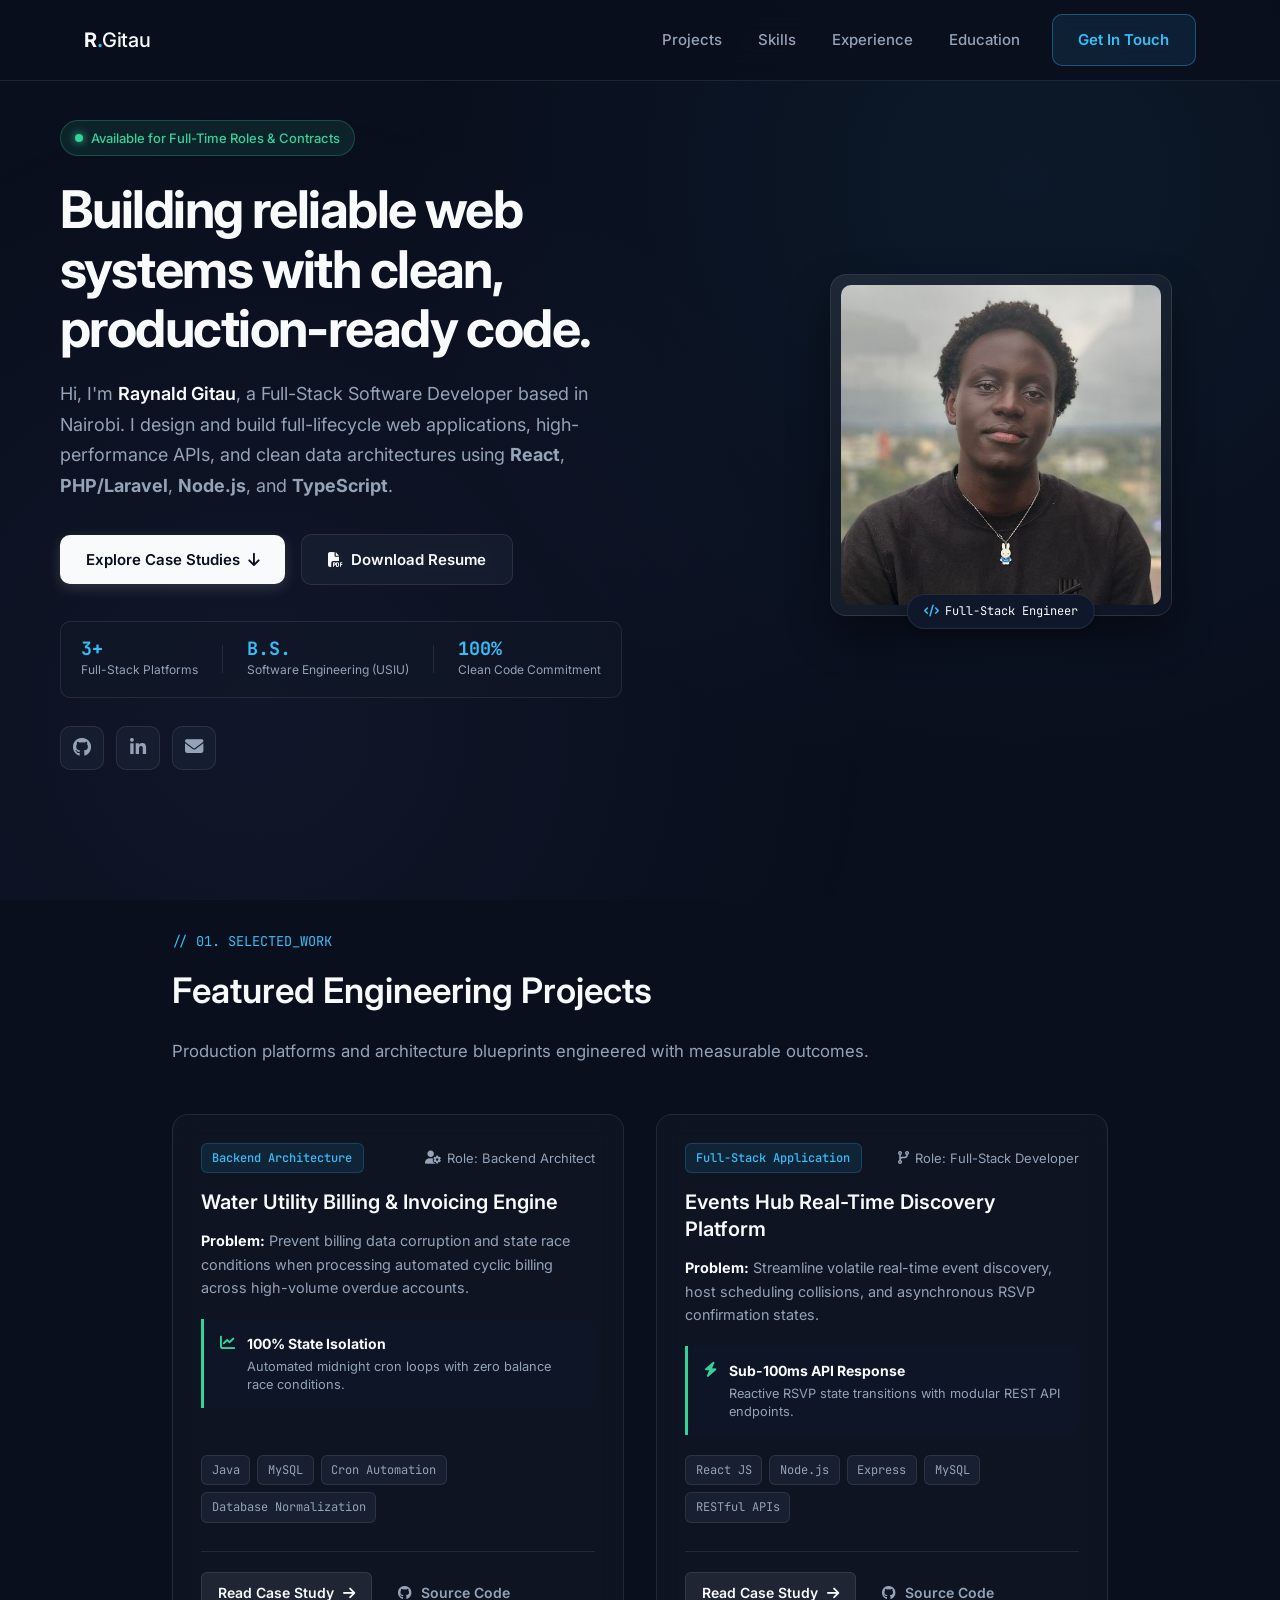
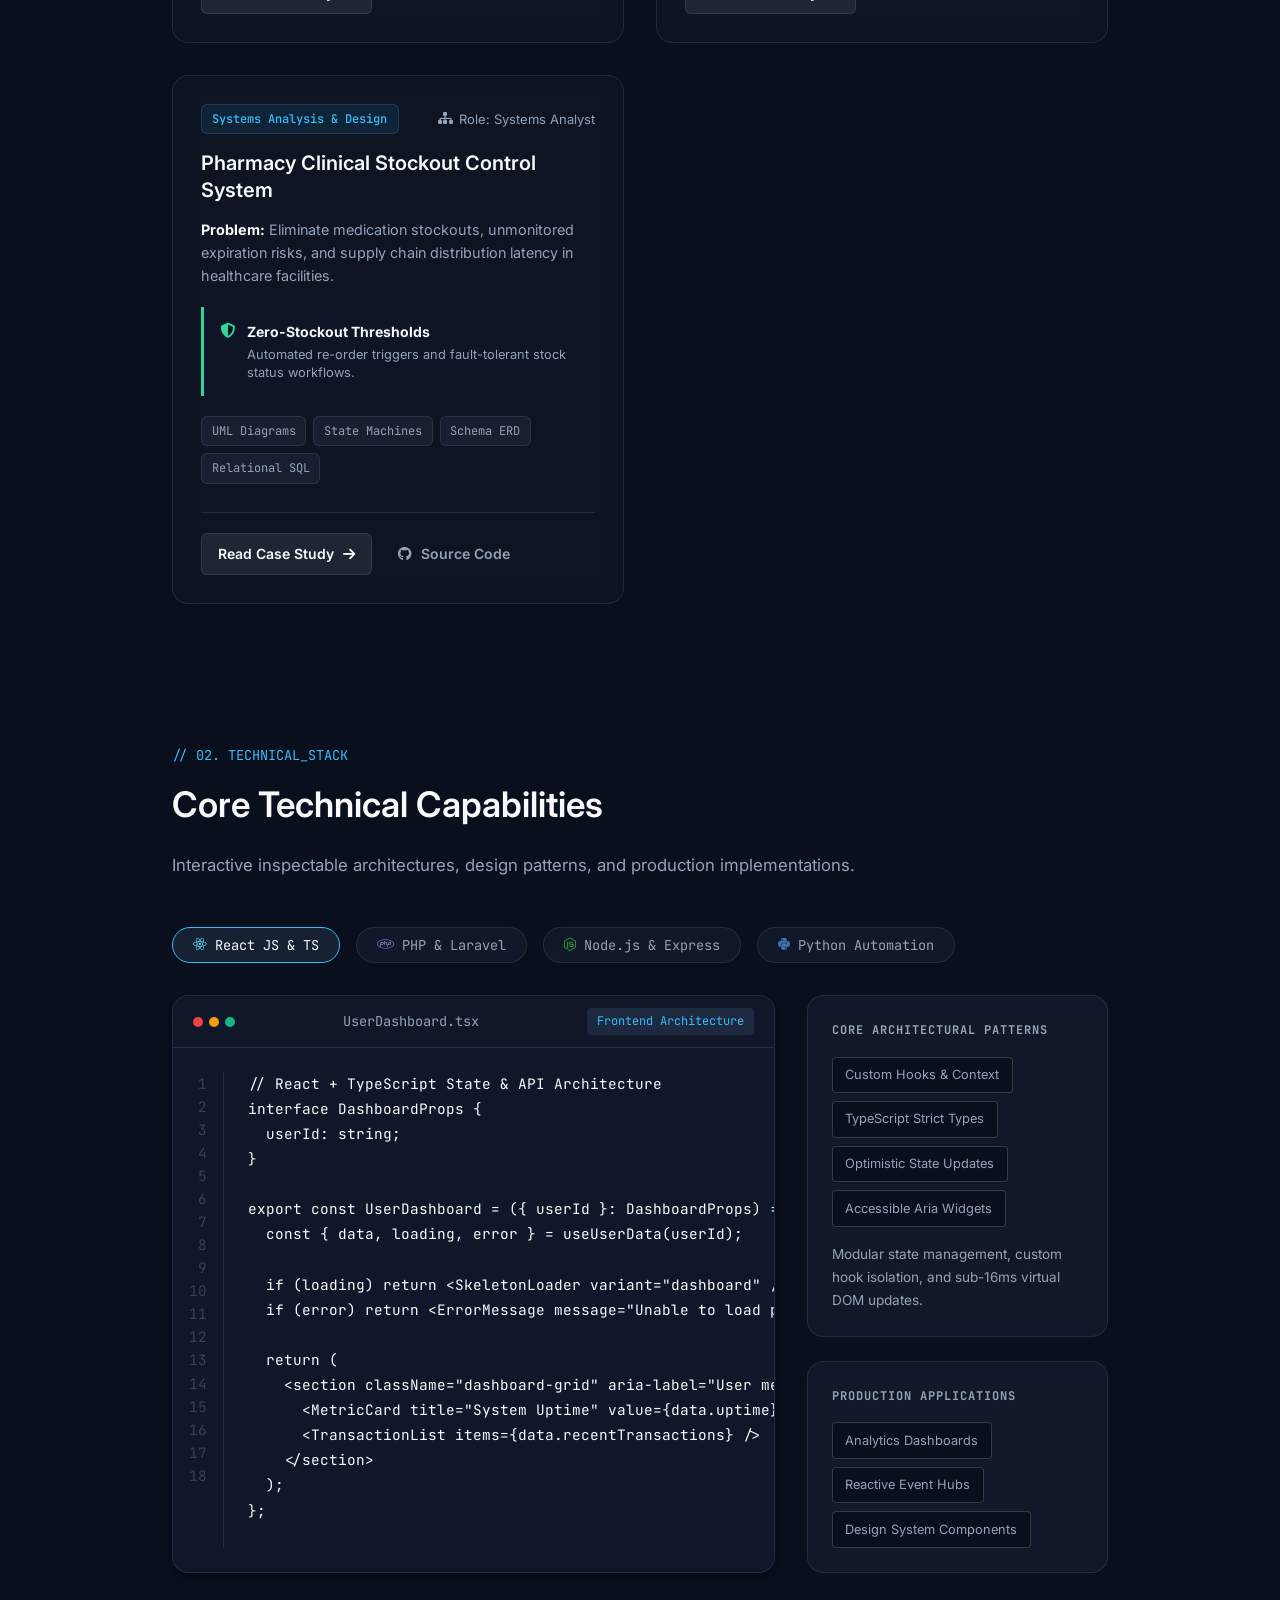
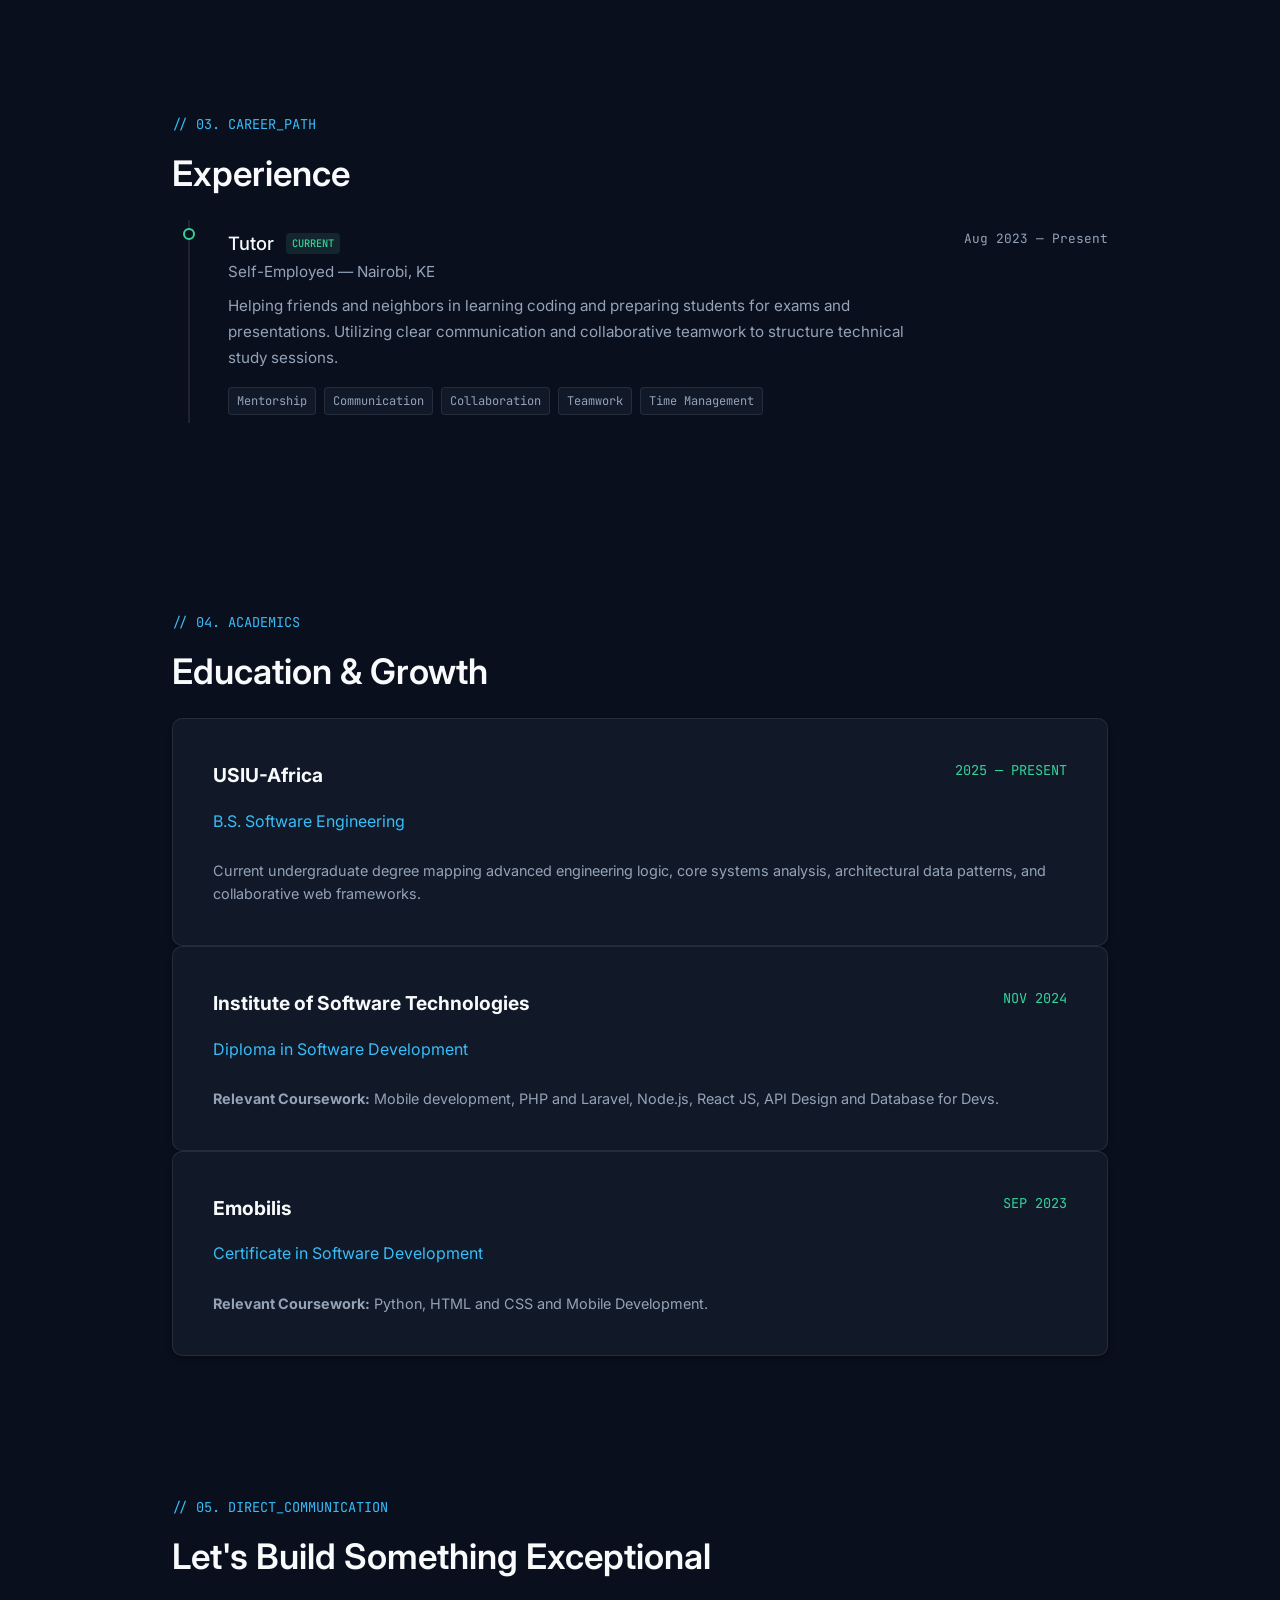
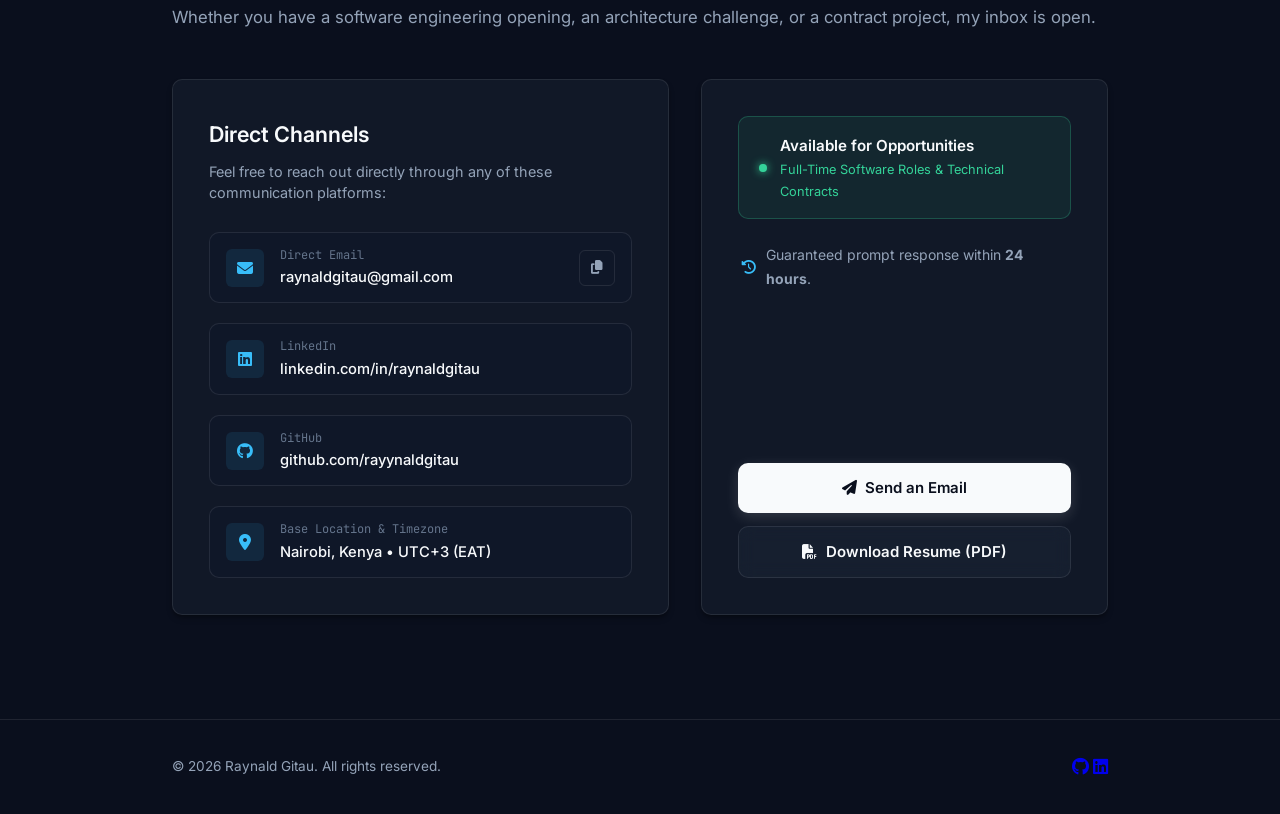
==== commit e2912773: "feat(ui): complete HCI portfolio overhaul and case study redesign" ====
--- a/index.html
+++ b/index.html
@@ -1,258 +1,490 @@
-<!DOCTYPE html>
-<html lang="en">
-<head>
-    <meta charset="UTF-8">
-    <meta name="viewport" content="width=device-width, initial-scale=1.0">
-    <title>Raynald Gitau</title>
-    
-    <link rel="icon" type="image/x-icon" href="assets/favicon.ico">
-    <link rel="apple-touch-icon" sizes="180x180" href="assets/apple-touch-icon.png">
-    <link rel="icon" type="image/png" sizes="32x32" href="assets/favicon-32x32.png">
-    <link rel="icon" type="image/png" sizes="16x16" href="assets/favicon-16x16.png">
-    <link rel="manifest" href="assets/site.webmanifest">
-
-    <link rel="stylesheet" href="styles.css">
-    <link href="https://fonts.googleapis.com/css2?family=JetBrains+Mono:wght@400;500&family=Inter:wght@300;400;500;600&display=swap" rel="stylesheet">
-    <link href="https://cdnjs.cloudflare.com/ajax/libs/font-awesome/6.5.1/css/all.min.css" rel="stylesheet">
-</head>
-<body>
-
-    <div class="bg-ambient"></div>
-
-    <nav class="glass-nav">
-        <div class="nav-container">
-            <a href="#about" class="logo-link">
-                <h1 style="font-size: 1.2rem; color: var(--text-primary);">R<span style="color: var(--accent-sage);">.</span>Gitau</h1>
-            </a>
-            
-            <button class="mobile-menu-btn" id="mobile-menu-btn" aria-label="Toggle menu">
-                <i class="fas fa-bars"></i>
-            </button>
-
-            <ul class="nav-links" id="nav-links">
-                <li><a href="#skills"><span class="nav-num">01.</span> Stack</a></li>
-                <li><a href="#experience"><span class="nav-num">02.</span> Experience</a></li>
-                <li><a href="#education"><span class="nav-num">03.</span> Education</a></li>
-                <li><a href="#projects"><span class="nav-num">04.</span> Projects</a></li>
-                <li><a href="#contact"><span class="nav-num">05.</span> Contact</a></li>
-                <li><a href="hire-me.html" class="btn-outline" style="margin-left: 1rem; color: var(--accent-sage) !important; border-color: var(--accent-sage);">Hire Me</a></li>
-            </ul>
-        </div>
-    </nav>
-
-    <main>
-        <section id="about" class="hero-section full-screen">
-            <div class="hero-grid">
-                
-                <div class="hero-text fade-in">
-                    <div class="status-badge">
-                        <span class="pulse-dot"></span> Available for Hire
-                    </div>
-                    <h1 class="hero-title">Raynald Gitau</h1>
-                    <h2 class="hero-subtitle">Junior Software Developer</h2>
-                    
-                    <p class="hero-desc">
-                        Enthusiastic about coding with a creative mindset and a friendly collaborative partner to everyone. Committed to learning more and improving skills with a good understanding of Android, PHP, and React JS.
-                    </p>
-                    
-                    <div class="hero-actions">
-                        <a href="hire-me.html" class="btn primary-btn">Hire Me</a>
-                        <a href="assets/refreshed cv.pdf" target="_blank" class="btn secondary-btn"><i class="fas fa-file-pdf"></i> Download CV</a>
-                    </div>
-
-                    <div class="social-links">
-                        <a href="https://github.com/rayynaldgitau" target="_blank" aria-label="GitHub"><i class="fab fa-github"></i></a>
-                        <a href="https://linkedin.com/in/raynaldgitau" target="_blank" aria-label="LinkedIn"><i class="fab fa-linkedin"></i></a>
-                        <a href="mailto:raynaldgitau@gmail.com" aria-label="Email"><i class="fas fa-envelope"></i></a>
-                        <a href="https://threads.net/@your-handle-here" target="_blank" aria-label="Threads"><i class="fab fa-threads"></i></a>
-                    </div>
-                </div>
-
-                <div class="hero-image-column fade-in">
-                    <div class="hero-pixel-frame">
-                        <img src="assets/profilePic.jpeg" alt="Raynald Gitau Portfolio Photo" class="hero-avatar" onerror="this.src='https://via.placeholder.com/320/1e293b/6ee7b7?text=Raynald+Gitau'">
-                    </div>
-                </div>
-
-            </div>
-        </section>
-
-        <section id="skills" class="section-container">
-            <div class="section-tag fade-in">// 01. PROFICIENCY_IN_PRACTICE</div>
-            <h2 class="section-title fade-in">Live Code Samples</h2>
-
-            <div class="skills-tabs fade-in">
-                <button class="skill-tab active" data-skill="react"><i class="fab fa-react" style="color: #61dafb;"></i> React JS</button>
-                <button class="skill-tab" data-skill="php"><i class="fab fa-php" style="color: #777bb4;"></i> PHP & Laravel</button>
-                <button class="skill-tab" data-skill="node"><i class="fab fa-node-js" style="color: #339933;"></i> Node.js</button>
-                <button class="skill-tab" data-skill="python"><i class="fab fa-python" style="color: #3776ab;"></i> Python</button>
-            </div>
-
-            <div class="skills-showcase fade-in">
-                <div class="code-window">
-                    <div class="code-window-header">
-                        <div class="window-controls">
-                            <span class="control red"></span>
-                            <span class="control yellow"></span>
-                            <span class="control green"></span>
-                        </div>
-                        <span class="file-name" id="skill-filename">Dashboard.jsx</span>
-                        <span class="skill-level-badge" id="skill-badge">Advanced</span>
-                    </div>
-                    <div class="code-window-body">
-                        <div class="line-numbers" id="line-numbers"></div>
-                        <pre><code id="code-content"></code></pre>
-                    </div>
-                </div>
-
-                <div class="skills-sidebar">
-                    <div class="sidebar-card">
-                        <h4 class="card-label">MASTERY</h4>
-                        <div class="mastery-value"><span id="mastery-percent">85</span><span class="percent">%</span></div>
-                        <div class="progress-track">
-                            <div class="progress-fill" id="mastery-bar" style="width: 85%;"></div>
-                        </div>
-                        <p class="mastery-desc" id="mastery-desc">Advanced • UI/UX & Logic</p>
-                    </div>
-                    <div class="sidebar-card">
-                        <h4 class="card-label">USE CASES</h4>
-                        <div class="use-case-tags" id="use-cases"></div>
-                    </div>
-                </div>
-            </div>
-        </section>
-
-        <section id="experience" class="section-container">
-            <div class="section-tag fade-in">// 02. CAREER_PATH</div>
-            <h2 class="section-title fade-in">Experience</h2>
-
-            <div class="timeline">
-                <div class="timeline-item fade-in">
-                    <div class="timeline-dot"></div>
-                    <div class="timeline-card">
-                        <div class="card-header-flex">
-                            <div>
-                                <h3 class="role-title">Tutor <span class="badge-current">CURRENT</span></h3>
-                                <p class="company-name">Self-Employed &mdash; Nairobi, KE</p>
-                            </div>
-                            <span class="date-text">Aug 2023 &mdash; Present</span>
-                        </div>
-                        <p class="role-desc">Helping friends and neighbors in learning coding and preparing students for exams and presentations. Utilizing clear communication and collaborative teamwork to structure technical study sessions.</p>
-                        <div class="tech-tags">
-                            <span>Mentorship</span>
-                            <span>Communication</span>
-                            <span>Collaboration</span>
-                            <span>Teamwork</span>
-                            <span>Time Management</span>
-                        </div>
-                    </div>
-                </div>
-            </div>
-        </section>
-
-        <section id="education" class="section-container">
-            <div class="section-tag fade-in">// 03. ACADEMICS</div>
-            <h2 class="section-title fade-in">Education & Growth</h2>
-
-            <div class="responsive-grid fade-in">
-                <div class="code-card" style="padding: 2.5rem;">
-                    <div style="display: flex; justify-content: space-between; margin-bottom: 1rem; flex-wrap: wrap; gap: 0.5rem;">
-                        <h3 style="color: var(--text-primary); font-size: 1.2rem;">USIU-Africa</h3>
-                        <span style="color: var(--accent-sage); font-family: var(--font-mono); font-size: 0.85rem;">2025 &mdash; PRESENT</span>
-                    </div>
-                    <p style="color: var(--accent-blue); margin-bottom: 1.5rem;">B.S. Software Engineering</p>
-                    <p style="color: var(--text-secondary); font-size: 0.9rem; line-height: 1.6;">
-                        Current undergraduate degree mapping advanced engineering logic, core systems analysis, architectural data patterns, and collaborative web frameworks.
-                    </p>
-                </div>
-
-                <div class="code-card" style="padding: 2.5rem;">
-                    <div style="display: flex; justify-content: space-between; margin-bottom: 1rem; flex-wrap: wrap; gap: 0.5rem;">
-                        <h3 style="color: var(--text-primary); font-size: 1.2rem;">Institute of Software Technologies</h3>
-                        <span style="color: var(--accent-sage); font-family: var(--font-mono); font-size: 0.85rem;">NOV 2024</span>
-                    </div>
-                    <p style="color: var(--accent-blue); margin-bottom: 1.5rem;">Diploma in Software Development</p>
-                    <p style="color: var(--text-secondary); font-size: 0.9rem; line-height: 1.6;">
-                        <strong>Relevant Coursework:</strong> Mobile development, PHP and Laravel, Node.js, React JS, API Design and Database for Devs.
-                    </p>
-                </div>
-
-                <div class="code-card" style="padding: 2.5rem;">
-                    <div style="display: flex; justify-content: space-between; margin-bottom: 1rem; flex-wrap: wrap; gap: 0.5rem;">
-                        <h3 style="color: var(--text-primary); font-size: 1.2rem;">Emobilis</h3>
-                        <span style="color: var(--accent-sage); font-family: var(--font-mono); font-size: 0.85rem;">SEP 2023</span>
-                    </div>
-                    <p style="color: var(--accent-blue); margin-bottom: 1.5rem;">Certificate in Software Development</p>
-                    <p style="color: var(--text-secondary); font-size: 0.9rem; line-height: 1.6;">
-                        <strong>Relevant Coursework:</strong> Python, HTML and CSS and Mobile Development.
-                    </p>
-                </div>
-            </div>
-        </section>
-
-        <section id="projects" class="section-container">
-            <div class="section-tag fade-in">// 04. CASE_STUDIES</div>
-            <h2 class="section-title fade-in">Featured Projects</h2>
-            <p class="section-subtitle fade-in">Detailed breakdowns of software architectures and full-stack development implementations.</p>
-
-            <div class="responsive-grid fade-in">
-                <div class="code-card" style="padding: 2rem; display: flex; flex-direction: column;">
-                    <h3 style="color: var(--text-primary); margin-bottom: 0.5rem; font-size: 1.25rem;">Water Billing Platform</h3>
-                    <p style="color: var(--text-secondary); font-size: 0.95rem; margin-bottom: 1.5rem; flex-grow: 1;">End-to-end utility billing system architecture managing automated cycles and account state routing.</p>
-                    <a href="project-water-billing.html" class="btn secondary-btn" style="align-self: flex-start; font-size: 0.85rem;">Read Case Study &rarr;</a>
-                </div>
-
-                <div class="code-card" style="padding: 2rem; display: flex; flex-direction: column;">
-                    <h3 style="color: var(--text-primary); margin-bottom: 0.5rem; font-size: 1.25rem;">Pharmacy Inventory S&D</h3>
-                    <p style="color: var(--text-secondary); font-size: 0.95rem; margin-bottom: 1.5rem; flex-grow: 1;">Systems Analysis and Design project targeting comprehensive operational stockout management blueprints.</p>
-                    <a href="project-pharmacy.html" class="btn secondary-btn" style="align-self: flex-start; font-size: 0.85rem;">Read Case Study &rarr;</a>
-                </div>
-
-                <div class="code-card" style="padding: 2rem; display: flex; flex-direction: column;">
-                    <h3 style="color: var(--text-primary); margin-bottom: 0.5rem; font-size: 1.25rem;">Events Hub Platform</h3>
-                    <p style="color: var(--text-secondary); font-size: 0.95rem; margin-bottom: 1.5rem; flex-grow: 1;">Dynamic web application streamlining real-time event discovery, host scheduling, and RSVP states.</p>
-                    <a href="project-events-hub.html" class="btn secondary-btn" style="align-self: flex-start; font-size: 0.85rem;">Read Case Study &rarr;</a>
-                </div>
-            </div>
-        </section>
-
-        <section id="contact" class="section-container">
-            <div class="section-tag fade-in">// 05. COMMUNICATION</div>
-            <h2 class="section-title fade-in">Get In Touch</h2>
-            
-            <div class="hero-grid contact-grid fade-in" style="gap: 2rem; align-items: start;">
-                <div class="code-card" style="padding: 2.5rem;">
-                    <h3 style="color: var(--text-primary); margin-bottom: 1.5rem;">Contact Details</h3>
-                    <ul style="list-style: none; display: flex; flex-direction: column; gap: 1.2rem;">
-                        <li><i class="fas fa-envelope" style="color: var(--accent-sage); width: 25px;"></i> <a href="mailto:raynaldgitau@gmail.com" style="color: var(--text-secondary); text-decoration: none;">raynaldgitau@gmail.com</a></li>
-                        <li><i class="fab fa-linkedin" style="color: var(--accent-sage); width: 25px;"></i> <a href="https://linkedin.com/in/raynaldgitau" target="_blank" style="color: var(--text-secondary); text-decoration: none;">linkedin.com/in/raynaldgitau</a></li>
-                        <li><i class="fab fa-github" style="color: var(--accent-sage); width: 25px;"></i> <a href="https://github.com/rayynaldgitau" target="_blank" style="color: var(--text-secondary); text-decoration: none;">github.com/rayynaldgitau</a></li>
-                        <li><i class="fas fa-map-marker-alt" style="color: var(--accent-sage); width: 25px;"></i> <span style="color: var(--text-secondary);">Nairobi | Kenya</span></li>
-                    </ul>
-                </div>
-
-                <div class="code-card" style="padding: 2.5rem;">
-                    <form onsubmit="event.preventDefault(); alert('Please use the direct email link on the left.');" style="display: flex; flex-direction: column; gap: 1.2rem;">
-                        <input type="text" placeholder="Your Name" required style="padding: 0.85rem; border-radius: 8px; border: 1px solid var(--border-light); background: var(--bg-main); color: var(--text-primary); outline: none;">
-                        <input type="email" placeholder="Your Email" required style="padding: 0.85rem; border-radius: 8px; border: 1px solid var(--border-light); background: var(--bg-main); color: var(--text-primary); outline: none;">
-                        <textarea rows="4" placeholder="How can I help you?" required style="padding: 0.85rem; border-radius: 8px; border: 1px solid var(--border-light); background: var(--bg-main); color: var(--text-primary); outline: none; resize: vertical;"></textarea>
-                        <button type="submit" class="btn primary-btn" style="justify-content: center; width: 100%;">Send Message</button>
-                    </form>
-                </div>
-            </div>
-        </section>
-    </main>
-
-    <footer class="footer">
-        <div class="footer-container">
-            <p>&copy; 2026 Raynald Gitau. All rights reserved.</p>
-            <div class="social-links footer-socials">
-                <a href="https://github.com/rayynaldgitau" target="_blank"><i class="fab fa-github"></i></a>
-                <a href="https://linkedin.com/in/raynaldgitau" target="_blank"><i class="fab fa-linkedin"></i></a>
-            </div>
-        </div>
-    </footer>
-
-    <script src="script.js"></script>
-</body>
+<!DOCTYPE html>
+<html lang="en">
+<head>
+    <meta charset="UTF-8">
+    <meta name="viewport" content="width=device-width, initial-scale=1.0">
+    <title>Raynald Gitau</title>
+    
+    <link rel="icon" type="image/x-icon" href="assets/favicon.ico">
+    <link rel="apple-touch-icon" sizes="180x180" href="assets/apple-touch-icon.png">
+    <link rel="icon" type="image/png" sizes="32x32" href="assets/favicon-32x32.png">
+    <link rel="icon" type="image/png" sizes="16x16" href="assets/favicon-16x16.png">
+    <link rel="manifest" href="assets/site.webmanifest">
+
+    <link rel="stylesheet" href="styles.css">
+    <link href="https://fonts.googleapis.com/css2?family=JetBrains+Mono:wght@400;500&family=Inter:wght@300;400;500;600&display=swap" rel="stylesheet">
+    <link href="https://cdnjs.cloudflare.com/ajax/libs/font-awesome/6.5.1/css/all.min.css" rel="stylesheet">
+</head>
+<body>
+
+    <!-- Accessibility Skip Link (Bypasses repeated navigation for keyboard/screen-reader users) -->
+    <a href="#main-content" class="skip-link">Skip to main content</a>
+
+    <!-- Subtle Ambient Lighting Backdrop (GPU accelerated, non-distracting) -->
+    <div class="bg-ambient" aria-hidden="true"></div>
+
+    <!-- Navigation Landmark with single role and clear label -->
+    <header class="glass-header">
+        <nav class="nav-container" aria-label="Primary Navigation">
+            <a href="#hero" class="logo-link" aria-label="Raynald Gitau - Home">
+                <span class="logo-symbol">R</span><span class="logo-dot">.</span><span class="logo-name">Gitau</span>
+            </a>
+            
+            <button class="mobile-menu-btn" id="mobile-menu-btn" aria-expanded="false" aria-controls="primary-nav-links" aria-label="Toggle navigation menu">
+                <i class="fas fa-bars" aria-hidden="true"></i>
+            </button>
+
+            <!-- Streamlined nav targets (Hick's Law) -->
+            <ul class="nav-links" id="primary-nav-links">
+                <li><a href="#projects" class="nav-item">Projects</a></li>
+                <li><a href="#skills" class="nav-item">Skills</a></li>
+                <li><a href="#experience" class="nav-item">Experience</a></li>
+                <li><a href="#education" class="nav-item">Education</a></li>
+                <li><a href="#contact" class="btn btn-nav-cta">Get In Touch</a></li>
+            </ul>
+        </nav>
+    </header>
+
+    <main id="main-content">
+        <!-- Hero Section: Answers who, what, why in < 5 seconds -->
+        <section id="hero" class="hero-section" aria-labelledby="hero-title">
+            <div class="hero-container">
+                
+                <div class="hero-content">
+                    <!-- Status Badge / Immediate Availability Signal -->
+                    <div class="status-pill" role="status">
+                        <span class="status-indicator" aria-hidden="true"></span>
+                        <span>Available for Full-Time Roles &amp; Contracts</span>
+                    </div>
+
+                    <h1 id="hero-title" class="hero-title">
+                        Building reliable web systems with clean, production-ready code.
+                    </h1>
+                    
+                    <p class="hero-lead">
+                        Hi, I'm <strong class="text-contrast">Raynald Gitau</strong>, a Full-Stack Software Developer based in Nairobi. I design and build full-lifecycle web applications, high-performance APIs, and clean data architectures using <strong>React</strong>, <strong>PHP/Laravel</strong>, <strong>Node.js</strong>, and <strong>TypeScript</strong>.
+                    </p>
+                    
+                    <!-- Fitts's Law Optimized Action Pair -->
+                    <div class="hero-cta-group">
+                        <a href="#projects" class="btn btn-primary">
+                            <span>Explore Case Studies</span>
+                            <i class="fas fa-arrow-down" aria-hidden="true"></i>
+                        </a>
+                        <a href="assets/refreshed%20cv.pdf" target="_blank" rel="noopener noreferrer" class="btn btn-secondary">
+                            <i class="fas fa-file-pdf" aria-hidden="true"></i>
+                            <span>Download Resume</span>
+                            <span class="visually-hidden">(opens in new window)</span>
+                        </a>
+                    </div>
+
+                    <!-- Credibility Proof Strip -->
+                    <div class="hero-metrics-strip" aria-label="Key Qualifications">
+                        <div class="metric-item">
+                            <span class="metric-value">3+</span>
+                            <span class="metric-label">Full-Stack Platforms</span>
+                        </div>
+                        <div class="metric-separator" aria-hidden="true"></div>
+                        <div class="metric-item">
+                            <span class="metric-value">B.S.</span>
+                            <span class="metric-label">Software Engineering (USIU)</span>
+                        </div>
+                        <div class="metric-separator" aria-hidden="true"></div>
+                        <div class="metric-item">
+                            <span class="metric-value">100%</span>
+                            <span class="metric-label">Clean Code Commitment</span>
+                        </div>
+                    </div>
+
+                    <!-- Verified Social Links with >=44px Target Sizes -->
+                    <div class="social-touch-group" aria-label="Social and Repository Profiles">
+                        <a href="https://github.com/rayynaldgitau" target="_blank" rel="noopener noreferrer" class="social-touch-btn" aria-label="GitHub Profile (opens in new window)">
+                            <i class="fab fa-github" aria-hidden="true"></i>
+                        </a>
+                        <a href="https://linkedin.com/in/raynaldgitau" target="_blank" rel="noopener noreferrer" class="social-touch-btn" aria-label="LinkedIn Profile (opens in new window)">
+                            <i class="fab fa-linkedin-in" aria-hidden="true"></i>
+                        </a>
+                        <a href="mailto:raynaldgitau@gmail.com" class="social-touch-btn" aria-label="Email Raynald Gitau">
+                            <i class="fas fa-envelope" aria-hidden="true"></i>
+                        </a>
+                    </div>
+                </div>
+
+                <!-- Clean Portrait with Subtle Specular Glass Edge -->
+                <div class="hero-media">
+                    <div class="avatar-glass-card">
+                        <div class="avatar-glass-glow" aria-hidden="true"></div>
+                        <img 
+                            src="assets/profilePic.jpeg" 
+                            alt="Portrait of Raynald Gitau" 
+                            class="avatar-img" 
+                            width="340" 
+                            height="340" 
+                            fetchpriority="high"
+                            onerror="this.src='https://via.placeholder.com/340/111827/38bdf8?text=Raynald+Gitau'"
+                        >
+                        <div class="avatar-meta-tag">
+                            <i class="fas fa-code text-accent" aria-hidden="true"></i>
+                            <span>Full-Stack Engineer</span>
+                        </div>
+                    </div>
+                </div>
+
+            </div>
+        </section>
+
+        <!-- Section: Featured Projects (Proof of Engineering Delivery) -->
+        <section id="projects" class="section-container" aria-labelledby="projects-title">
+            <div class="section-tag" aria-hidden="true">// 01. SELECTED_WORK</div>
+            <h2 id="projects-title" class="section-title">Featured Engineering Projects</h2>
+            <p class="section-subtitle">Production platforms and architecture blueprints engineered with measurable outcomes.</p>
+
+            <div class="projects-grid">
+                
+                <!-- Project 1: Water Billing Platform -->
+                <article class="project-glass-card">
+                    <div class="project-card-header">
+                        <span class="project-badge">Backend Architecture</span>
+                        <span class="project-role"><i class="fas fa-user-gear" aria-hidden="true"></i> Role: Backend Architect</span>
+                    </div>
+
+                    <h3 class="project-card-title">Water Utility Billing &amp; Invoicing Engine</h3>
+
+                    <p class="project-problem">
+                        <strong>Problem:</strong> Prevent billing data corruption and state race conditions when processing automated cyclic billing across high-volume overdue accounts.
+                    </p>
+
+                    <!-- Measurable Outcome Callout -->
+                    <div class="project-metric-box">
+                        <i class="fas fa-chart-line metric-icon" aria-hidden="true"></i>
+                        <div>
+                            <span class="metric-highlight">100% State Isolation</span>
+                            <span class="metric-caption">Automated midnight cron loops with zero balance race conditions.</span>
+                        </div>
+                    </div>
+
+                    <!-- Tech Stack Badges -->
+                    <ul class="project-tech-list" aria-label="Technologies used">
+                        <li>Java</li>
+                        <li>MySQL</li>
+                        <li>Cron Automation</li>
+                        <li>Database Normalization</li>
+                    </ul>
+
+                    <!-- Dual CTAs -->
+                    <div class="project-card-actions">
+                        <a href="project-water-billing.html" class="btn btn-card-primary">
+                            <span>Read Case Study</span>
+                            <i class="fas fa-arrow-right" aria-hidden="true"></i>
+                        </a>
+                        <a href="https://github.com/rayynaldgitau" target="_blank" rel="noopener noreferrer" class="btn btn-card-ghost" aria-label="View Water Billing Platform code on GitHub (opens in new window)">
+                            <i class="fab fa-github" aria-hidden="true"></i>
+                            <span>Source Code</span>
+                        </a>
+                    </div>
+                </article>
+
+                <!-- Project 2: Events Hub Platform -->
+                <article class="project-glass-card">
+                    <div class="project-card-header">
+                        <span class="project-badge">Full-Stack Application</span>
+                        <span class="project-role"><i class="fas fa-code-branch" aria-hidden="true"></i> Role: Full-Stack Developer</span>
+                    </div>
+
+                    <h3 class="project-card-title">Events Hub Real-Time Discovery Platform</h3>
+
+                    <p class="project-problem">
+                        <strong>Problem:</strong> Streamline volatile real-time event discovery, host scheduling collisions, and asynchronous RSVP confirmation states.
+                    </p>
+
+                    <div class="project-metric-box">
+                        <i class="fas fa-bolt metric-icon" aria-hidden="true"></i>
+                        <div>
+                            <span class="metric-highlight">Sub-100ms API Response</span>
+                            <span class="metric-caption">Reactive RSVP state transitions with modular REST API endpoints.</span>
+                        </div>
+                    </div>
+
+                    <ul class="project-tech-list" aria-label="Technologies used">
+                        <li>React JS</li>
+                        <li>Node.js</li>
+                        <li>Express</li>
+                        <li>MySQL</li>
+                        <li>RESTful APIs</li>
+                    </ul>
+
+                    <div class="project-card-actions">
+                        <a href="project-events-hub.html" class="btn btn-card-primary">
+                            <span>Read Case Study</span>
+                            <i class="fas fa-arrow-right" aria-hidden="true"></i>
+                        </a>
+                        <a href="https://github.com/rayynaldgitau" target="_blank" rel="noopener noreferrer" class="btn btn-card-ghost" aria-label="View Events Hub code on GitHub (opens in new window)">
+                            <i class="fab fa-github" aria-hidden="true"></i>
+                            <span>Source Code</span>
+                        </a>
+                    </div>
+                </article>
+
+                <!-- Project 3: Pharmacy Inventory System -->
+                <article class="project-glass-card">
+                    <div class="project-card-header">
+                        <span class="project-badge">Systems Analysis &amp; Design</span>
+                        <span class="project-role"><i class="fas fa-sitemap" aria-hidden="true"></i> Role: Systems Analyst</span>
+                    </div>
+
+                    <h3 class="project-card-title">Pharmacy Clinical Stockout Control System</h3>
+
+                    <p class="project-problem">
+                        <strong>Problem:</strong> Eliminate medication stockouts, unmonitored expiration risks, and supply chain distribution latency in healthcare facilities.
+                    </p>
+
+                    <div class="project-metric-box">
+                        <i class="fas fa-shield-halved metric-icon" aria-hidden="true"></i>
+                        <div>
+                            <span class="metric-highlight">Zero-Stockout Thresholds</span>
+                            <span class="metric-caption">Automated re-order triggers and fault-tolerant stock status workflows.</span>
+                        </div>
+                    </div>
+
+                    <ul class="project-tech-list" aria-label="Technologies used">
+                        <li>UML Diagrams</li>
+                        <li>State Machines</li>
+                        <li>Schema ERD</li>
+                        <li>Relational SQL</li>
+                    </ul>
+
+                    <div class="project-card-actions">
+                        <a href="project-pharmacy.html" class="btn btn-card-primary">
+                            <span>Read Case Study</span>
+                            <i class="fas fa-arrow-right" aria-hidden="true"></i>
+                        </a>
+                        <a href="https://github.com/rayynaldgitau" target="_blank" rel="noopener noreferrer" class="btn btn-card-ghost" aria-label="View Pharmacy Inventory specifications on GitHub (opens in new window)">
+                            <i class="fab fa-github" aria-hidden="true"></i>
+                            <span>Source Code</span>
+                        </a>
+                    </div>
+                </article>
+
+            </div>
+        </section>
+
+        <section id="skills" class="section-container" aria-labelledby="skills-title">
+            <div class="section-tag" aria-hidden="true">// 02. TECHNICAL_STACK</div>
+            <h2 id="skills-title" class="section-title">Core Technical Capabilities</h2>
+            <p class="section-subtitle">Interactive inspectable architectures, design patterns, and production implementations.</p>
+
+            <div class="skills-tabs" role="tablist" aria-label="Skill languages">
+                <button class="skill-tab active" role="tab" aria-selected="true" data-skill="react"><i class="fab fa-react" style="color: #61dafb;" aria-hidden="true"></i> React JS &amp; TS</button>
+                <button class="skill-tab" role="tab" aria-selected="false" data-skill="php"><i class="fab fa-php" style="color: #777bb4;" aria-hidden="true"></i> PHP &amp; Laravel</button>
+                <button class="skill-tab" role="tab" aria-selected="false" data-skill="node"><i class="fab fa-node-js" style="color: #339933;" aria-hidden="true"></i> Node.js &amp; Express</button>
+                <button class="skill-tab" role="tab" aria-selected="false" data-skill="python"><i class="fab fa-python" style="color: #3776ab;" aria-hidden="true"></i> Python Automation</button>
+            </div>
+
+            <div class="skills-showcase">
+                <div class="code-window">
+                    <div class="code-window-header">
+                        <div class="window-controls" aria-hidden="true">
+                            <span class="control red"></span>
+                            <span class="control yellow"></span>
+                            <span class="control green"></span>
+                        </div>
+                        <span class="file-name" id="skill-filename">Dashboard.jsx</span>
+                        <span class="skill-level-badge" id="skill-badge">Frontend Architecture</span>
+                    </div>
+                    <div class="code-window-body">
+                        <div class="line-numbers" id="line-numbers" aria-hidden="true"></div>
+                        <pre><code id="code-content"></code></pre>
+                    </div>
+                </div>
+
+                <div class="skills-sidebar">
+                    <div class="sidebar-card">
+                        <h4 class="card-label">CORE ARCHITECTURAL PATTERNS</h4>
+                        <div class="use-case-tags" id="skill-capabilities"></div>
+                        <p class="mastery-desc" id="skill-summary" style="margin-top: 1rem;">Frontend Architecture • UI/UX &amp; State Handlers</p>
+                    </div>
+                    <div class="sidebar-card">
+                        <h4 class="card-label">PRODUCTION APPLICATIONS</h4>
+                        <div class="use-case-tags" id="use-cases"></div>
+                    </div>
+                </div>
+            </div>
+        </section>
+
+        <section id="experience" class="section-container">
+            <div class="section-tag">// 03. CAREER_PATH</div>
+            <h2 class="section-title">Experience</h2>
+
+            <div class="timeline">
+                <div class="timeline-item">
+                    <div class="timeline-dot"></div>
+                    <div class="timeline-card">
+                        <div class="card-header-flex">
+                            <div>
+                                <h3 class="role-title">Tutor <span class="badge-current">CURRENT</span></h3>
+                                <p class="company-name">Self-Employed &mdash; Nairobi, KE</p>
+                            </div>
+                            <span class="date-text">Aug 2023 &mdash; Present</span>
+                        </div>
+                        <p class="role-desc">Helping friends and neighbors in learning coding and preparing students for exams and presentations. Utilizing clear communication and collaborative teamwork to structure technical study sessions.</p>
+                        <div class="tech-tags">
+                            <span>Mentorship</span>
+                            <span>Communication</span>
+                            <span>Collaboration</span>
+                            <span>Teamwork</span>
+                            <span>Time Management</span>
+                        </div>
+                    </div>
+                </div>
+            </div>
+        </section>
+
+        <section id="education" class="section-container">
+            <div class="section-tag">// 04. ACADEMICS</div>
+            <h2 class="section-title">Education &amp; Growth</h2>
+
+            <div class="responsive-grid">
+                <div class="code-card" style="padding: 2.5rem;">
+                    <div style="display: flex; justify-content: space-between; margin-bottom: 1rem; flex-wrap: wrap; gap: 0.5rem;">
+                        <h3 style="color: var(--text-primary); font-size: 1.2rem;">USIU-Africa</h3>
+                        <span style="color: var(--accent-sage); font-family: var(--font-mono); font-size: 0.85rem;">2025 &mdash; PRESENT</span>
+                    </div>
+                    <p style="color: var(--accent-blue); margin-bottom: 1.5rem;">B.S. Software Engineering</p>
+                    <p style="color: var(--text-secondary); font-size: 0.9rem; line-height: 1.6;">
+                        Current undergraduate degree mapping advanced engineering logic, core systems analysis, architectural data patterns, and collaborative web frameworks.
+                    </p>
+                </div>
+
+                <div class="code-card" style="padding: 2.5rem;">
+                    <div style="display: flex; justify-content: space-between; margin-bottom: 1rem; flex-wrap: wrap; gap: 0.5rem;">
+                        <h3 style="color: var(--text-primary); font-size: 1.2rem;">Institute of Software Technologies</h3>
+                        <span style="color: var(--accent-sage); font-family: var(--font-mono); font-size: 0.85rem;">NOV 2024</span>
+                    </div>
+                    <p style="color: var(--accent-blue); margin-bottom: 1.5rem;">Diploma in Software Development</p>
+                    <p style="color: var(--text-secondary); font-size: 0.9rem; line-height: 1.6;">
+                        <strong>Relevant Coursework:</strong> Mobile development, PHP and Laravel, Node.js, React JS, API Design and Database for Devs.
+                    </p>
+                </div>
+
+                <div class="code-card" style="padding: 2.5rem;">
+                    <div style="display: flex; justify-content: space-between; margin-bottom: 1rem; flex-wrap: wrap; gap: 0.5rem;">
+                        <h3 style="color: var(--text-primary); font-size: 1.2rem;">Emobilis</h3>
+                        <span style="color: var(--accent-sage); font-family: var(--font-mono); font-size: 0.85rem;">SEP 2023</span>
+                    </div>
+                    <p style="color: var(--accent-blue); margin-bottom: 1.5rem;">Certificate in Software Development</p>
+                    <p style="color: var(--text-secondary); font-size: 0.9rem; line-height: 1.6;">
+                        <strong>Relevant Coursework:</strong> Python, HTML and CSS and Mobile Development.
+                    </p>
+                </div>
+            </div>
+        </section>
+
+        <section id="contact" class="section-container" aria-labelledby="contact-title">
+            <div class="section-tag" aria-hidden="true">// 05. DIRECT_COMMUNICATION</div>
+            <h2 id="contact-title" class="section-title">Let's Build Something Exceptional</h2>
+            <p class="section-subtitle">Whether you have a software engineering opening, an architecture challenge, or a contract project, my inbox is open.</p>
+            
+            <div class="contact-grid">
+                <!-- Direct Communication Card -->
+                <div class="code-card contact-card">
+                    <h3 class="contact-card-title">Direct Channels</h3>
+                    <p class="contact-card-sub">Feel free to reach out directly through any of these communication platforms:</p>
+                    
+                    <ul class="contact-methods-list">
+                        <li class="contact-method-item">
+                            <div class="contact-method-icon">
+                                <i class="fas fa-envelope" aria-hidden="true"></i>
+                            </div>
+                            <div class="contact-method-info">
+                                <span class="contact-method-label">Direct Email</span>
+                                <a href="mailto:raynaldgitau@gmail.com" class="contact-method-value">raynaldgitau@gmail.com</a>
+                            </div>
+                            <button type="button" class="btn-copy-email" id="btn-copy-email" aria-label="Copy email address to clipboard">
+                                <i class="fas fa-copy" aria-hidden="true"></i>
+                                <span class="copy-tooltip" id="copy-tooltip">Copy</span>
+                            </button>
+                        </li>
+
+                        <li class="contact-method-item">
+                            <div class="contact-method-icon">
+                                <i class="fab fa-linkedin" aria-hidden="true"></i>
+                            </div>
+                            <div class="contact-method-info">
+                                <span class="contact-method-label">LinkedIn</span>
+                                <a href="https://linkedin.com/in/raynaldgitau" target="_blank" rel="noopener noreferrer" class="contact-method-value">
+                                    linkedin.com/in/raynaldgitau
+                                    <span class="visually-hidden">(opens in new window)</span>
+                                </a>
+                            </div>
+                        </li>
+
+                        <li class="contact-method-item">
+                            <div class="contact-method-icon">
+                                <i class="fab fa-github" aria-hidden="true"></i>
+                            </div>
+                            <div class="contact-method-info">
+                                <span class="contact-method-label">GitHub</span>
+                                <a href="https://github.com/rayynaldgitau" target="_blank" rel="noopener noreferrer" class="contact-method-value">
+                                    github.com/rayynaldgitau
+                                    <span class="visually-hidden">(opens in new window)</span>
+                                </a>
+                            </div>
+                        </li>
+
+                        <li class="contact-method-item">
+                            <div class="contact-method-icon">
+                                <i class="fas fa-location-dot" aria-hidden="true"></i>
+                            </div>
+                            <div class="contact-method-info">
+                                <span class="contact-method-label">Base Location &amp; Timezone</span>
+                                <span class="contact-method-value">Nairobi, Kenya &bull; UTC+3 (EAT)</span>
+                            </div>
+                        </li>
+                    </ul>
+                </div>
+
+                <!-- Fast Action & Availability Card -->
+                <div class="code-card contact-card contact-card-cta">
+                    <div class="availability-status-box">
+                        <span class="status-indicator" aria-hidden="true"></span>
+                        <div>
+                            <span class="availability-headline">Available for Opportunities</span>
+                            <span class="availability-sub">Full-Time Software Roles &amp; Technical Contracts</span>
+                        </div>
+                    </div>
+
+                    <div class="response-guarantee">
+                        <i class="fas fa-clock-rotate-left" aria-hidden="true"></i>
+                        <span>Guaranteed prompt response within <strong>24 hours</strong>.</span>
+                    </div>
+
+                    <div class="contact-action-box">
+                        <a href="mailto:raynaldgitau@gmail.com?subject=Software%20Engineering%20Opportunity%20-%20Raynald%20Gitau" class="btn btn-primary btn-block">
+                            <i class="fas fa-paper-plane" aria-hidden="true"></i>
+                            <span>Send an Email</span>
+                        </a>
+                        
+                        <a href="assets/refreshed%20cv.pdf" target="_blank" rel="noopener noreferrer" class="btn btn-secondary btn-block">
+                            <i class="fas fa-file-pdf" aria-hidden="true"></i>
+                            <span>Download Resume (PDF)</span>
+                            <span class="visually-hidden">(opens in new window)</span>
+                        </a>
+                    </div>
+                </div>
+            </div>
+        </section>
+    </main>
+
+    <footer class="footer">
+        <div class="footer-container">
+            <p>&copy; 2026 Raynald Gitau. All rights reserved.</p>
+            <div class="social-links footer-socials">
+                <a href="https://github.com/rayynaldgitau" target="_blank"><i class="fab fa-github"></i></a>
+                <a href="https://linkedin.com/in/raynaldgitau" target="_blank"><i class="fab fa-linkedin"></i></a>
+            </div>
+        </div>
+    </footer>
+
+    <script src="script.js"></script>
+</body>
 </html>
--- a/styles.css
+++ b/styles.css
@@ -1,246 +1,1012 @@
-/* =========================================
-   Theme: Calm Slate
-   Focus: Soft, Calming, High Legibility
-========================================= */
-
-:root {
-    --bg-main: #0f172a; 
-    --bg-card: #1e293b; 
-    --bg-nav: rgba(15, 23, 42, 0.85);
-    
-    --accent-sage: #6ee7b7; 
-    --accent-blue: #93c5fd; 
-    --accent-muted: #64748b; 
-    
-    --text-primary: #f8fafc; 
-    --text-secondary: #cbd5e1; 
-    
-    --border-light: #334155; 
-    --border-strong: #475569; 
-    --radius-lg: 12px;
-    --radius-md: 8px;
-    
-    --font-sans: 'Inter', -apple-system, sans-serif;
-    --font-mono: 'JetBrains Mono', monospace;
-    
-    --shadow-soft: 0 4px 6px -1px rgba(0, 0, 0, 0.2), 0 2px 4px -1px rgba(0, 0, 0, 0.1);
-    --shadow-hover: 0 10px 15px -3px rgba(0, 0, 0, 0.3), 0 4px 6px -2px rgba(0, 0, 0, 0.15);
-}
-
-* { margin: 0; padding: 0; box-sizing: border-box; }
-
-body {
-    background-color: var(--bg-main);
-    color: var(--text-primary);
-    font-family: var(--font-sans);
-    font-weight: 400;
-    line-height: 1.7;
-    overflow-x: hidden;
-}
-
-.bg-ambient {
-    position: fixed; top: 0; left: 0; width: 100vw; height: 100vh;
-    background: radial-gradient(circle at top right, rgba(147, 197, 253, 0.03), transparent 40%),
-                radial-gradient(circle at bottom left, rgba(110, 231, 183, 0.03), transparent 40%);
-    z-index: -1; pointer-events: none;
-}
-
-/* Navigation */
-.glass-nav {
-    position: fixed; top: 0; width: 100%; background: var(--bg-nav);
-    backdrop-filter: blur(12px); border-bottom: 1px solid var(--border-light); z-index: 100;
-}
-.nav-container {
-    max-width: 1100px; margin: 0 auto; padding: 1rem 2rem;
-    display: flex; justify-content: space-between; align-items: center;
-}
-.logo-link { text-decoration: none; display: flex; align-items: center; }
-
-/* Mobile Menu Button (Hidden on Desktop) */
-.mobile-menu-btn {
-    display: none; background: none; border: none;
-    color: var(--text-primary); font-size: 1.5rem;
-    cursor: pointer; transition: color 0.3s;
-}
-.mobile-menu-btn:hover { color: var(--accent-sage); }
-
-.nav-links { display: flex; gap: 2rem; list-style: none; align-items: center; }
-.nav-links a { 
-    color: var(--text-secondary); text-decoration: none; 
-    font-size: 0.9rem; font-weight: 500; transition: color 0.3s;
-}
-.nav-links a:hover { color: var(--text-primary); }
-.nav-num { color: var(--accent-sage); font-family: var(--font-mono); font-size: 0.8rem; margin-right: 4px; }
-
-/* Buttons */
-.btn {
-    padding: 0.65rem 1.5rem; border-radius: var(--radius-md); font-weight: 500; font-size: 0.95rem;
-    text-decoration: none; transition: all 0.2s ease; display: inline-flex; align-items: center; gap: 0.5rem; cursor: pointer;
-}
-.primary-btn { background-color: var(--text-primary); color: var(--bg-main); }
-.primary-btn:hover { background-color: var(--text-secondary); transform: translateY(-2px); }
-.secondary-btn { background-color: transparent; color: var(--text-secondary); border: 1px solid var(--border-strong); }
-.secondary-btn:hover { border-color: var(--text-primary); color: var(--text-primary); }
-.btn-outline { border: 1px solid var(--border-strong); padding: 0.4rem 1rem; border-radius: var(--radius-md); color: var(--text-secondary) !important; }
-.btn-outline:hover { border-color: var(--accent-sage); color: var(--accent-sage) !important; background: rgba(110, 231, 183, 0.05); }
-
-/* Global Sections */
-.full-screen { min-height: 100vh; display: flex; align-items: center; }
-.section-container { max-width: 1000px; margin: 0 auto; padding: 100px 2rem 40px; }
-.section-tag { font-family: var(--font-mono); color: var(--accent-sage); font-size: 0.85rem; margin-bottom: 0.5rem; }
-.section-title { font-size: 2.2rem; font-weight: 600; margin-bottom: 1rem; color: var(--text-primary); }
-.section-subtitle { color: var(--text-secondary); margin-bottom: 3rem; font-size: 1.05rem; }
-
-/* Grids */
-.hero-grid {
-    max-width: 1100px; margin: 0 auto; padding: 0 2rem;
-    display: grid; grid-template-columns: 1fr 1fr; gap: 4rem; align-items: center;
-}
-.responsive-grid {
-    display: grid; grid-template-columns: repeat(auto-fit, minmax(280px, 1fr)); gap: 2rem;
-}
-
-/* Hero Content */
-.status-badge {
-    display: inline-flex; align-items: center; gap: 0.5rem; font-family: var(--font-mono); font-size: 0.85rem; color: var(--text-secondary);
-    margin-bottom: 1.5rem; background: var(--bg-card); padding: 0.4rem 0.8rem; border-radius: 20px; border: 1px solid var(--border-light);
-}
-.pulse-dot { width: 8px; height: 8px; background-color: var(--accent-sage); border-radius: 50%; }
-.hero-title { font-size: clamp(2.5rem, 5vw, 4rem); font-weight: 600; line-height: 1.1; margin-bottom: 0.5rem; }
-.hero-subtitle { color: var(--accent-blue); font-size: 1.5rem; font-weight: 400; margin-bottom: 1.5rem; }
-.hero-desc { color: var(--text-secondary); font-size: 1.1rem; margin-bottom: 2.5rem; max-width: 480px; }
-.hero-actions { display: flex; gap: 1rem; margin-bottom: 3rem; flex-wrap: wrap; }
-.social-links { display: flex; gap: 1.5rem; }
-.social-links a { color: var(--accent-muted); font-size: 1.3rem; transition: color 0.2s; }
-.social-links a:hover { color: var(--text-primary); }
-
-/* Animated Avatar */
-.hero-image-column { display: flex; justify-content: center; align-items: center; }
-.hero-pixel-frame {
-    width: 320px; height: 320px; position: relative; background: var(--bg-card); border-radius: var(--radius-lg); padding: 4px; display: flex; align-items: center; justify-content: center; border: 1px solid var(--border-light);
-    animation: hero-pixel-shift 4s steps(4) infinite; transition: transform 0.3s ease;
-}
-.hero-avatar { width: 100%; height: 100%; object-fit: cover; border-radius: calc(var(--radius-lg) - 4px); background-color: var(--bg-card); image-rendering: crisp-edges; image-rendering: pixelated; }
-
-@keyframes hero-pixel-shift {
-    0%, 100% { box-shadow: 0 0 0 4px var(--bg-main), 6px 6px 0 0 var(--accent-sage), -6px -6px 0 0 var(--accent-blue); }
-    25% { box-shadow: 0 0 0 4px var(--bg-main), -6px 6px 0 0 var(--accent-sage), 6px -6px 0 0 var(--accent-blue); }
-    50% { box-shadow: 0 0 0 4px var(--bg-main), -6px -6px 0 0 var(--accent-sage), 6px 6px 0 0 var(--accent-blue); }
-    75% { box-shadow: 0 0 0 4px var(--bg-main), 6px -6px 0 0 var(--accent-sage), -6px -6px 0 0 var(--accent-blue); }
-}
-
-/* Skills Layout */
-.skills-tabs { display: flex; gap: 1rem; margin-bottom: 2rem; flex-wrap: wrap; }
-.skill-tab {
-    background: var(--bg-card); border: 1px solid var(--border-light); color: var(--text-secondary);
-    padding: 0.5rem 1.25rem; border-radius: 20px; font-family: var(--font-mono); font-size: 0.85rem; cursor: pointer; display: flex; align-items: center; gap: 0.5rem;
-}
-.skill-tab.active { background: rgba(147, 197, 253, 0.1); border-color: var(--accent-blue); color: var(--text-primary); }
-
-.skills-showcase { display: grid; grid-template-columns: 2fr 1fr; gap: 2rem; align-items: stretch; }
-.code-window { background: #0f172a; border: 1px solid var(--border-light); border-radius: var(--radius-lg); display: flex; flex-direction: column; overflow: hidden; box-shadow: var(--shadow-soft); }
-.code-window-header { display: flex; justify-content: space-between; align-items: center; padding: 0.75rem 1.25rem; background: rgba(15, 23, 42, 0.8); border-bottom: 1px solid var(--border-light); }
-.window-controls { display: flex; gap: 6px; }
-.control { width: 10px; height: 10px; border-radius: 50%; }
-.control.red { background: #ef4444; } .control.yellow { background: #f59e0b; } .control.green { background: #10b981; }
-.file-name { font-family: var(--font-mono); color: var(--text-secondary); font-size: 0.85rem; }
-.skill-level-badge { background: rgba(147, 197, 253, 0.1); color: var(--accent-blue); padding: 0.2rem 0.6rem; border-radius: 4px; font-size: 0.75rem; font-family: var(--font-mono); }
-.code-window-body { display: flex; padding: 1.5rem 0; overflow-x: auto; flex-grow: 1; }
-.line-numbers { padding: 0 1rem; text-align: right; color: var(--border-strong); font-family: var(--font-mono); font-size: 0.9rem; line-height: 1.6; border-right: 1px solid var(--border-light); }
-.code-window-body pre { margin: 0; padding: 0 1.5rem; }
-.code-window-body code { font-family: var(--font-mono); font-size: 0.9rem; color: var(--text-primary); line-height: 1.6; white-space: pre; }
-
-.skills-sidebar { display: flex; flex-direction: column; gap: 1.5rem; }
-.sidebar-card { background: var(--bg-card); border: 1px solid var(--border-light); border-radius: var(--radius-lg); padding: 1.5rem; }
-.card-label { font-family: var(--font-mono); color: var(--text-secondary); font-size: 0.75rem; letter-spacing: 1px; margin-bottom: 1rem; }
-.mastery-value { font-size: 3rem; font-weight: 600; color: var(--accent-blue); line-height: 1; margin-bottom: 1rem; display: flex; align-items: flex-end; }
-.mastery-value .percent { font-size: 1.2rem; color: var(--text-secondary); margin-bottom: 0.4rem; margin-left: 0.2rem; }
-.progress-track { height: 6px; background: var(--bg-main); border-radius: 10px; margin-bottom: 1rem; overflow: hidden; }
-.progress-fill { height: 100%; background: var(--accent-blue); border-radius: 10px; transition: width 0.8s; }
-.mastery-desc { color: var(--text-secondary); font-size: 0.85rem; }
-.use-case-tags { display: flex; flex-wrap: wrap; gap: 0.5rem; }
-.use-case-tags span { background: var(--bg-main); border: 1px solid var(--border-strong); color: var(--text-secondary); padding: 0.4rem 0.8rem; border-radius: 4px; font-size: 0.8rem; }
-
-/* Timeline */
-.timeline { position: relative; margin-left: 1rem; }
-.timeline::before { content: ''; position: absolute; left: 0; top: 0; width: 2px; height: 100%; background: var(--border-light); }
-.timeline-item { position: relative; padding-left: 2.5rem; margin-bottom: 3rem; }
-.timeline-dot { position: absolute; left: -5px; top: 8px; width: 12px; height: 12px; border-radius: 50%; background: var(--bg-main); border: 2px solid var(--accent-sage); }
-.timeline-card { padding: 0.5rem 0; }
-.card-header-flex { display: flex; justify-content: space-between; align-items: flex-start; margin-bottom: 0.5rem; flex-wrap: wrap; gap: 0.5rem;}
-.role-title { font-size: 1.15rem; font-weight: 500; color: var(--text-primary); display: flex; align-items: center; flex-wrap: wrap; gap: 0.5rem; }
-.badge-current { font-size: 0.65rem; padding: 2px 6px; border-radius: 4px; background: rgba(110, 231, 183, 0.1); color: var(--accent-sage); font-family: var(--font-mono); margin-left: 4px; }
-.company-name { color: var(--text-secondary); font-size: 0.95rem; }
-.date-text { font-family: var(--font-mono); color: var(--accent-muted); font-size: 0.8rem; }
-.role-desc { color: var(--text-secondary); margin-bottom: 1rem; font-size: 0.95rem; max-width: 700px; }
-.tech-tags { display: flex; gap: 0.5rem; flex-wrap: wrap; }
-.tech-tags span { background: var(--bg-card); border: 1px solid var(--border-light); padding: 3px 8px; border-radius: 4px; font-family: var(--font-mono); font-size: 0.75rem; color: var(--text-secondary); }
-
-/* Basic Code Card */
-.code-card { background: var(--bg-card); border: 1px solid var(--border-light); border-radius: var(--radius-md); overflow: hidden; box-shadow: var(--shadow-soft); transition: transform 0.2s; }
-.code-card:hover { transform: translateY(-2px); box-shadow: var(--shadow-hover); }
-
-/* Footer */
-.footer { border-top: 1px solid var(--border-light); padding: 2rem 0; margin-top: 4rem; }
-.footer-container { max-width: 1000px; margin: 0 auto; padding: 0 2rem; display: flex; justify-content: space-between; align-items: center; flex-wrap: wrap; gap: 1rem;}
-.footer p { color: var(--accent-muted); font-size: 0.85rem; }
-.footer-socials a { font-size: 1.1rem; }
-
-.fade-in { opacity: 0; transform: translateY(15px); transition: opacity 0.6s ease-out, transform 0.6s ease-out; }
-.fade-in.visible { opacity: 1; transform: translateY(0); }
-
-
-/* ==========================================================
-   MOBILE RESPONSIVENESS OVERHAUL (THE FIX FOR THE WHOLE PAGE)
-   ========================================================== */
-@media (max-width: 900px) {
-    /* 1. Navbar & Mobile Menu */
-    .mobile-menu-btn { display: block; }
-    
-    .nav-links {
-        position: absolute; top: 100%; left: 0; width: 100%;
-        background: var(--bg-nav); backdrop-filter: blur(15px);
-        flex-direction: column; padding: 1.5rem 0;
-        border-bottom: 1px solid var(--border-light);
-        clip-path: polygon(0 0, 100% 0, 100% 0, 0 0);
-        transition: clip-path 0.3s ease-in-out;
-    }
-    .nav-links.active { clip-path: polygon(0 0, 100% 0, 100% 100%, 0 100%); }
-    .nav-links li { margin: 1rem 0; text-align: center; }
-    .nav-links .btn-outline { margin-left: 0 !important; display: inline-block; margin-top: 0.5rem; }
-
-    /* 2. Hero Section (Stack image and text, center everything) */
-    .hero-grid { grid-template-columns: 1fr; gap: 3rem; text-align: center; padding-top: 60px; }
-    .hero-text { order: 2; }
-    .hero-image-column { order: 1; margin: 0 auto; }
-    .hero-pixel-frame { width: 240px; height: 240px; } /* Shrink photo */
-    .hero-desc { margin: 0 auto 2.5rem auto; }
-    .hero-actions, .social-links { justify-content: center; }
-    
-    /* Shrink overall page padding for mobile screens */
-    .section-container { padding: 70px 1.5rem 30px; }
-
-    /* 3. Skills Interactive Section (Stack code window on top of sidebar) */
-    .skills-showcase { grid-template-columns: 1fr; gap: 2rem; }
-    .skills-tabs { justify-content: center; }
-    .code-window-body pre { padding: 0 1rem; }
-
-    /* 4. Education & Projects Grids (Ensure they don't cause horizontal scroll) */
-    .responsive-grid { grid-template-columns: 1fr; }
-    
-    /* Shrink inline padding inside cards to save mobile screen space */
-    .code-card { padding: 1.5rem !important; }
-
-    /* 5. Contact Section */
-    .contact-grid { grid-template-columns: 1fr; }
-
-    /* 6. Footer (Center align) */
-    .footer-container { justify-content: center; text-align: center; flex-direction: column; }
-}
-
-@media (max-width: 450px) {
-    /* Super small phones */
-    .hero-pixel-frame { width: 200px; height: 200px; }
-    .hero-title { font-size: 2.2rem; }
-    .mastery-value { font-size: 2.5rem; }
+/* =========================================
+   Theme: Precision Glassmorphism & High Contrast
+   Standards: WCAG 2.2 AA, 8pt Spacing, Fluid Type
+========================================= */
+
+:root {
+    --bg-main: #0a0f1d; 
+    --bg-base: #0a0f1d;
+    --bg-card: #111827; 
+    --bg-surface: #111827;
+    --bg-nav: rgba(10, 15, 29, 0.85);
+    --bg-glass: rgba(10, 15, 29, 0.85);
+    --bg-glass-card: rgba(30, 41, 59, 0.45);
+    
+    --accent-cyan: #38bdf8; 
+    --accent-blue: #38bdf8; 
+    --accent-sage: #34d399; 
+    --accent-emerald: #34d399;
+    --accent-violet: #818cf8;
+    --accent-muted: #94a3b8; 
+    
+    --text-primary: #f8fafc; 
+    --text-secondary: #94a3b8; 
+    --text-muted: #64748b;
+    
+    --border-light: rgba(255, 255, 255, 0.09); 
+    --border-strong: rgba(255, 255, 255, 0.18); 
+    --border-subtle: rgba(255, 255, 255, 0.09);
+    --border-highlight: rgba(56, 189, 248, 0.4);
+    
+    --radius-sm: 6px;
+    --radius-md: 10px;
+    --radius-lg: 16px;
+    --radius-full: 9999px;
+    
+    --font-sans: 'Inter', -apple-system, BlinkMacSystemFont, "Segoe UI", Roboto, sans-serif;
+    --font-mono: 'JetBrains Mono', monospace;
+    
+    --shadow-soft: 0 4px 6px -1px rgba(0, 0, 0, 0.3), 0 2px 4px -1px rgba(0, 0, 0, 0.2);
+    --shadow-hover: 0 10px 25px -3px rgba(0, 0, 0, 0.45), 0 4px 6px -2px rgba(0, 0, 0, 0.2);
+    
+    --min-target: 44px;
+    --transition-snappy: 180ms cubic-bezier(0.16, 1, 0.3, 1);
+}
+
+* { margin: 0; padding: 0; box-sizing: border-box; }
+
+body {
+    background-color: var(--bg-main);
+    color: var(--text-primary);
+    font-family: var(--font-sans);
+    font-weight: 400;
+    line-height: 1.7;
+    overflow-x: hidden;
+}
+
+/* Accessibility & Focus Outlines */
+.skip-link {
+    position: fixed;
+    top: -100px;
+    left: 1rem;
+    background: var(--accent-cyan);
+    color: #020617;
+    padding: 0.75rem 1.25rem;
+    border-radius: var(--radius-sm);
+    font-weight: 600;
+    z-index: 9999;
+    text-decoration: none;
+    transition: top 0.2s ease;
+}
+.skip-link:focus-visible {
+    top: 1rem;
+    outline: 3px solid #ffffff;
+    outline-offset: 2px;
+}
+
+.visually-hidden:where(:not(:focus-within, :active)) {
+    position: absolute !important;
+    clip-path: inset(50%) !important;
+    overflow: hidden !important;
+    width: 1px !important;
+    height: 1px !important;
+    margin: -1px !important;
+    padding: 0 !important;
+    border: 0 !important;
+    white-space: nowrap !important;
+}
+
+:where(a, button):focus-visible {
+    outline: 2px solid var(--accent-cyan);
+    outline-offset: 3px;
+}
+
+/* Respect OS Reduced Motion */
+@media (prefers-reduced-motion: reduce) {
+    *, *::before, *::after {
+        animation-duration: 0.01ms !important;
+        animation-iteration-count: 1 !important;
+        transition-duration: 0.01ms !important;
+        scroll-behavior: auto !important;
+    }
+}
+
+.bg-ambient {
+    position: fixed; top: 0; left: 0; width: 100vw; height: 100vh;
+    background: radial-gradient(circle at 80% 20%, rgba(56, 189, 248, 0.06), transparent 50%),
+                radial-gradient(circle at 20% 80%, rgba(129, 140, 248, 0.06), transparent 50%);
+    z-index: -1; pointer-events: none;
+}
+
+/* Navigation Landmark */
+.glass-header {
+    position: fixed; top: 0; width: 100%; background: var(--bg-nav);
+    backdrop-filter: blur(16px); -webkit-backdrop-filter: blur(16px);
+    border-bottom: 1px solid var(--border-subtle); z-index: 100;
+}
+.nav-container {
+    max-width: 1160px; margin: 0 auto; padding: 0.875rem 1.5rem;
+    display: flex; justify-content: space-between; align-items: center;
+}
+.logo-link {
+    text-decoration: none; font-size: 1.25rem; font-weight: 700;
+    color: var(--text-primary); letter-spacing: -0.02em;
+    min-height: var(--min-target); display: inline-flex; align-items: center;
+}
+.logo-dot { color: var(--accent-cyan); }
+.logo-name { font-weight: 500; }
+
+/* Mobile Menu Button */
+.mobile-menu-btn {
+    display: none; background: none; border: none;
+    color: var(--text-primary); font-size: 1.25rem;
+    cursor: pointer; min-width: var(--min-target); min-height: var(--min-target);
+    align-items: center; justify-content: center;
+}
+
+.nav-links { display: flex; gap: 1.75rem; list-style: none; align-items: center; }
+.nav-item { 
+    color: var(--text-secondary); text-decoration: none; 
+    font-size: 0.9375rem; font-weight: 500; padding: 0.5rem 0.25rem;
+    transition: color var(--transition-snappy);
+}
+.nav-item:hover { color: var(--text-primary); }
+
+.btn-nav-cta {
+    background: rgba(56, 189, 248, 0.1);
+    color: var(--accent-cyan);
+    border: 1px solid rgba(56, 189, 248, 0.35);
+    padding: 0.5rem 1.15rem;
+    border-radius: var(--radius-md);
+    font-size: 0.875rem;
+    font-weight: 600;
+    text-decoration: none;
+    transition: all var(--transition-snappy);
+    min-height: var(--min-target);
+    display: inline-flex;
+    align-items: center;
+}
+.btn-nav-cta:hover {
+    background: var(--accent-cyan);
+    color: #020617;
+    border-color: var(--accent-cyan);
+}
+
+/* Base Buttons */
+.btn {
+    min-height: var(--min-target);
+    padding: 0.75rem 1.6rem;
+    border-radius: var(--radius-md);
+    font-weight: 600;
+    font-size: 0.9375rem;
+    text-decoration: none;
+    display: inline-flex;
+    align-items: center;
+    gap: 0.55rem;
+    cursor: pointer;
+    transition: all var(--transition-snappy);
+}
+.btn-primary {
+    background: var(--text-primary);
+    color: var(--bg-base);
+    box-shadow: 0 4px 14px rgba(255, 255, 255, 0.15);
+}
+.btn-primary:hover {
+    background: #e2e8f0;
+    transform: translateY(-2px);
+    box-shadow: 0 6px 20px rgba(255, 255, 255, 0.22);
+}
+.btn-secondary {
+    background: var(--bg-glass-card);
+    color: var(--text-primary);
+    border: 1px solid var(--border-subtle);
+    backdrop-filter: blur(8px);
+}
+.btn-secondary:hover {
+    border-color: rgba(255, 255, 255, 0.25);
+    background: rgba(255, 255, 255, 0.06);
+    transform: translateY(-2px);
+}
+
+/* Global Sections */
+.full-screen { min-height: 100vh; display: flex; align-items: center; }
+.section-container { max-width: 1000px; margin: 0 auto; padding: 100px 2rem 40px; }
+.section-tag { font-family: var(--font-mono); color: var(--accent-cyan); font-size: 0.85rem; margin-bottom: 0.5rem; }
+.section-title { font-size: 2.2rem; font-weight: 600; margin-bottom: 1rem; color: var(--text-primary); }
+.section-subtitle { color: var(--text-secondary); margin-bottom: 3rem; font-size: 1.05rem; }
+
+/* Hero Section (5-Second Impact) */
+.hero-section {
+    min-height: calc(100vh - 70px);
+    display: flex;
+    align-items: center;
+    padding: 120px 1.5rem 60px;
+    position: relative;
+}
+.hero-container {
+    max-width: 1160px;
+    margin: 0 auto;
+    display: grid;
+    grid-template-columns: 1.2fr 0.8fr;
+    gap: 4rem;
+    align-items: center;
+}
+
+.status-pill {
+    display: inline-flex;
+    align-items: center;
+    gap: 0.55rem;
+    background: rgba(52, 211, 153, 0.1);
+    border: 1px solid rgba(52, 211, 153, 0.25);
+    color: var(--accent-emerald);
+    padding: 0.35rem 0.85rem;
+    border-radius: var(--radius-full);
+    font-size: 0.8125rem;
+    font-weight: 500;
+    margin-bottom: 1.5rem;
+}
+.status-indicator {
+    width: 8px;
+    height: 8px;
+    background-color: var(--accent-emerald);
+    border-radius: 50%;
+    box-shadow: 0 0 8px var(--accent-emerald);
+}
+
+.hero-title {
+    font-size: clamp(2rem, 1.6rem + 2.2vw, 3.25rem);
+    font-weight: 700;
+    line-height: 1.15;
+    letter-spacing: -0.03em;
+    color: var(--text-primary);
+    margin-bottom: 1.25rem;
+}
+
+.hero-lead {
+    font-size: clamp(1rem, 0.95rem + 0.3vw, 1.125rem);
+    line-height: 1.7;
+    color: var(--text-secondary);
+    max-width: 580px;
+    margin-bottom: 2rem;
+}
+.text-contrast { color: var(--text-primary); font-weight: 600; }
+
+.hero-cta-group {
+    display: flex;
+    gap: 1rem;
+    flex-wrap: wrap;
+    align-items: center;
+    margin-bottom: 2.25rem;
+}
+
+.hero-metrics-strip {
+    display: flex;
+    align-items: center;
+    gap: 1.5rem;
+    padding: 1rem 1.25rem;
+    background: rgba(17, 24, 39, 0.5);
+    border: 1px solid var(--border-subtle);
+    border-radius: var(--radius-md);
+    max-width: fit-content;
+    margin-bottom: 1.75rem;
+}
+.metric-item { display: flex; flex-direction: column; }
+.metric-value {
+    font-family: var(--font-mono);
+    font-size: 1.15rem;
+    font-weight: 700;
+    color: var(--accent-cyan);
+    line-height: 1.2;
+}
+.metric-label { font-size: 0.75rem; color: var(--text-secondary); }
+.metric-separator { width: 1px; height: 28px; background: var(--border-subtle); }
+
+.social-touch-group {
+    display: flex;
+    gap: 0.75rem;
+    align-items: center;
+}
+.social-touch-btn {
+    min-width: var(--min-target);
+    min-height: var(--min-target);
+    display: inline-flex;
+    align-items: center;
+    justify-content: center;
+    border-radius: var(--radius-md);
+    background: var(--bg-glass-card);
+    border: 1px solid var(--border-subtle);
+    color: var(--text-secondary);
+    font-size: 1.15rem;
+    text-decoration: none;
+    transition: all var(--transition-snappy);
+}
+.social-touch-btn:hover {
+    color: var(--accent-cyan);
+    border-color: var(--border-highlight);
+    transform: translateY(-2px);
+}
+
+/* Hero Portrait Media with Glass Card */
+.hero-media {
+    display: flex;
+    justify-content: center;
+    align-items: center;
+}
+.avatar-glass-card {
+    position: relative;
+    padding: 10px;
+    background: linear-gradient(135deg, rgba(255,255,255,0.08), rgba(255,255,255,0.02));
+    border: 1px solid var(--border-subtle);
+    border-radius: var(--radius-lg);
+    box-shadow: 0 20px 40px rgba(0,0,0,0.4);
+}
+.avatar-img {
+    display: block;
+    width: 320px;
+    height: 320px;
+    object-fit: cover;
+    border-radius: calc(var(--radius-lg) - 6px);
+}
+.avatar-meta-tag {
+    position: absolute;
+    bottom: -14px;
+    left: 50%;
+    transform: translateX(-50%);
+    background: #0f172a;
+    border: 1px solid var(--border-subtle);
+    padding: 0.4rem 1rem;
+    border-radius: var(--radius-full);
+    font-family: var(--font-mono);
+    font-size: 0.75rem;
+    color: var(--text-primary);
+    white-space: nowrap;
+    display: flex;
+    gap: 0.4rem;
+    align-items: center;
+    box-shadow: 0 4px 12px rgba(0,0,0,0.3);
+}
+.text-accent { color: var(--accent-cyan); }
+
+/* =========================================
+   PROJECT CARDS & CASE STUDY SHOWCASE
+   ========================================= */
+.projects-grid {
+    display: grid;
+    grid-template-columns: repeat(auto-fit, minmax(320px, 1fr));
+    gap: 2rem;
+}
+
+.project-glass-card {
+    background: rgba(17, 24, 39, 0.6);
+    border: 1px solid var(--border-subtle);
+    border-radius: var(--radius-lg);
+    padding: 1.75rem;
+    display: flex;
+    flex-direction: column;
+    backdrop-filter: blur(12px);
+    -webkit-backdrop-filter: blur(12px);
+    transition: transform var(--transition-snappy), border-color var(--transition-snappy), box-shadow var(--transition-snappy);
+    position: relative;
+}
+
+.project-glass-card:hover {
+    transform: translateY(-4px);
+    border-color: rgba(56, 189, 248, 0.3);
+    box-shadow: 0 12px 30px -10px rgba(0, 0, 0, 0.5);
+}
+
+.project-card-header {
+    display: flex;
+    justify-content: space-between;
+    align-items: center;
+    gap: 0.5rem;
+    margin-bottom: 1rem;
+    flex-wrap: wrap;
+}
+
+.project-badge {
+    background: rgba(56, 189, 248, 0.1);
+    color: var(--accent-cyan);
+    font-family: var(--font-mono);
+    font-size: 0.75rem;
+    font-weight: 500;
+    padding: 0.25rem 0.65rem;
+    border-radius: var(--radius-sm);
+    border: 1px solid rgba(56, 189, 248, 0.2);
+}
+
+.project-role {
+    font-size: 0.8125rem;
+    color: var(--text-secondary);
+    display: inline-flex;
+    align-items: center;
+    gap: 0.35rem;
+}
+
+.project-card-title {
+    font-size: 1.25rem;
+    font-weight: 600;
+    color: var(--text-primary);
+    line-height: 1.35;
+    margin-bottom: 0.85rem;
+}
+
+.project-problem {
+    color: var(--text-secondary);
+    font-size: 0.9rem;
+    line-height: 1.6;
+    margin-bottom: 1.25rem;
+}
+.project-problem strong {
+    color: var(--text-primary);
+}
+
+.project-metric-box {
+    display: flex;
+    gap: 0.75rem;
+    align-items: flex-start;
+    padding: 0.85rem 1rem;
+    background: rgba(15, 23, 42, 0.6);
+    border-left: 3px solid var(--accent-emerald);
+    border-radius: 0 var(--radius-sm) var(--radius-sm) 0;
+    margin-bottom: 1.25rem;
+}
+
+.metric-icon {
+    color: var(--accent-emerald);
+    margin-top: 0.2rem;
+    font-size: 0.95rem;
+}
+
+.metric-highlight {
+    display: block;
+    font-size: 0.875rem;
+    font-weight: 700;
+    color: var(--text-primary);
+    margin-bottom: 0.15rem;
+}
+
+.metric-caption {
+    display: block;
+    font-size: 0.8rem;
+    color: var(--text-secondary);
+    line-height: 1.4;
+}
+
+.project-tech-list {
+    display: flex;
+    flex-wrap: wrap;
+    gap: 0.45rem;
+    list-style: none;
+    margin-bottom: 1.75rem;
+    padding: 0;
+    margin-top: auto;
+}
+
+.project-tech-list li {
+    background: rgba(30, 41, 59, 0.6);
+    border: 1px solid var(--border-subtle);
+    color: var(--text-secondary);
+    padding: 0.25rem 0.6rem;
+    border-radius: var(--radius-sm);
+    font-family: var(--font-mono);
+    font-size: 0.75rem;
+}
+
+.project-card-actions {
+    display: flex;
+    gap: 0.75rem;
+    align-items: center;
+    flex-wrap: wrap;
+    border-top: 1px solid var(--border-subtle);
+    padding-top: 1.25rem;
+}
+
+.btn-card-primary {
+    background: rgba(255, 255, 255, 0.08);
+    color: var(--text-primary);
+    border: 1px solid var(--border-subtle);
+    padding: 0.5rem 1rem;
+    font-size: 0.875rem;
+    border-radius: var(--radius-sm);
+    min-height: 40px;
+}
+.btn-card-primary:hover {
+    background: var(--text-primary);
+    color: var(--bg-base);
+    border-color: var(--text-primary);
+}
+
+.btn-card-ghost {
+    background: transparent;
+    color: var(--text-secondary);
+    padding: 0.5rem 0.85rem;
+    font-size: 0.875rem;
+    border-radius: var(--radius-sm);
+    border: 1px solid transparent;
+    min-height: 40px;
+}
+.btn-card-ghost:hover {
+    color: var(--text-primary);
+    border-color: var(--border-subtle);
+    background: rgba(255, 255, 255, 0.03);
+}
+
+/* Skills Layout */
+.skills-tabs { display: flex; gap: 1rem; margin-bottom: 2rem; flex-wrap: wrap; }
+.skill-tab {
+    background: var(--bg-card); border: 1px solid var(--border-light); color: var(--text-secondary);
+    padding: 0.5rem 1.25rem; border-radius: 20px; font-family: var(--font-mono); font-size: 0.85rem; cursor: pointer; display: flex; align-items: center; gap: 0.5rem;
+}
+.skill-tab.active { background: rgba(147, 197, 253, 0.1); border-color: var(--accent-blue); color: var(--text-primary); }
+
+.skills-showcase { display: grid; grid-template-columns: 2fr 1fr; gap: 2rem; align-items: stretch; }
+.code-window { background: #0f172a; border: 1px solid var(--border-light); border-radius: var(--radius-lg); display: flex; flex-direction: column; overflow: hidden; box-shadow: var(--shadow-soft); }
+.code-window-header { display: flex; justify-content: space-between; align-items: center; padding: 0.75rem 1.25rem; background: rgba(15, 23, 42, 0.8); border-bottom: 1px solid var(--border-light); }
+.window-controls { display: flex; gap: 6px; }
+.control { width: 10px; height: 10px; border-radius: 50%; }
+.control.red { background: #ef4444; } .control.yellow { background: #f59e0b; } .control.green { background: #10b981; }
+.file-name { font-family: var(--font-mono); color: var(--text-secondary); font-size: 0.85rem; }
+.skill-level-badge { background: rgba(147, 197, 253, 0.1); color: var(--accent-blue); padding: 0.2rem 0.6rem; border-radius: 4px; font-size: 0.75rem; font-family: var(--font-mono); }
+.code-window-body { display: flex; padding: 1.5rem 0; overflow-x: auto; flex-grow: 1; }
+.line-numbers { padding: 0 1rem; text-align: right; color: var(--border-strong); font-family: var(--font-mono); font-size: 0.9rem; line-height: 1.6; border-right: 1px solid var(--border-light); }
+.code-window-body pre { margin: 0; padding: 0 1.5rem; }
+.code-window-body code { font-family: var(--font-mono); font-size: 0.9rem; color: var(--text-primary); line-height: 1.6; white-space: pre; }
+
+.skills-sidebar { display: flex; flex-direction: column; gap: 1.5rem; }
+.sidebar-card { background: var(--bg-card); border: 1px solid var(--border-light); border-radius: var(--radius-lg); padding: 1.5rem; }
+.card-label { font-family: var(--font-mono); color: var(--text-secondary); font-size: 0.75rem; letter-spacing: 1px; margin-bottom: 1rem; }
+.mastery-value { font-size: 3rem; font-weight: 600; color: var(--accent-blue); line-height: 1; margin-bottom: 1rem; display: flex; align-items: flex-end; }
+.mastery-value .percent { font-size: 1.2rem; color: var(--text-secondary); margin-bottom: 0.4rem; margin-left: 0.2rem; }
+.progress-track { height: 6px; background: var(--bg-main); border-radius: 10px; margin-bottom: 1rem; overflow: hidden; }
+.progress-fill { height: 100%; background: var(--accent-blue); border-radius: 10px; transition: width 0.8s; }
+.mastery-desc { color: var(--text-secondary); font-size: 0.85rem; }
+.use-case-tags { display: flex; flex-wrap: wrap; gap: 0.5rem; }
+.use-case-tags span { background: var(--bg-main); border: 1px solid var(--border-strong); color: var(--text-secondary); padding: 0.4rem 0.8rem; border-radius: 4px; font-size: 0.8rem; }
+
+/* Timeline */
+.timeline { position: relative; margin-left: 1rem; }
+.timeline::before { content: ''; position: absolute; left: 0; top: 0; width: 2px; height: 100%; background: var(--border-light); }
+.timeline-item { position: relative; padding-left: 2.5rem; margin-bottom: 3rem; }
+.timeline-dot { position: absolute; left: -5px; top: 8px; width: 12px; height: 12px; border-radius: 50%; background: var(--bg-main); border: 2px solid var(--accent-sage); }
+.timeline-card { padding: 0.5rem 0; }
+.card-header-flex { display: flex; justify-content: space-between; align-items: flex-start; margin-bottom: 0.5rem; flex-wrap: wrap; gap: 0.5rem;}
+.role-title { font-size: 1.15rem; font-weight: 500; color: var(--text-primary); display: flex; align-items: center; flex-wrap: wrap; gap: 0.5rem; }
+.badge-current { font-size: 0.65rem; padding: 2px 6px; border-radius: 4px; background: rgba(110, 231, 183, 0.1); color: var(--accent-sage); font-family: var(--font-mono); margin-left: 4px; }
+.company-name { color: var(--text-secondary); font-size: 0.95rem; }
+.date-text { font-family: var(--font-mono); color: var(--accent-muted); font-size: 0.8rem; }
+.role-desc { color: var(--text-secondary); margin-bottom: 1rem; font-size: 0.95rem; max-width: 700px; }
+.tech-tags { display: flex; gap: 0.5rem; flex-wrap: wrap; }
+.tech-tags span { background: var(--bg-card); border: 1px solid var(--border-light); padding: 3px 8px; border-radius: 4px; font-family: var(--font-mono); font-size: 0.75rem; color: var(--text-secondary); }
+
+/* Basic Code Card */
+.code-card { background: var(--bg-card); border: 1px solid var(--border-light); border-radius: var(--radius-md); overflow: hidden; box-shadow: var(--shadow-soft); transition: transform 0.2s; }
+.code-card:hover { transform: translateY(-2px); box-shadow: var(--shadow-hover); }
+
+/* Contact Grid & Communication Hub */
+.contact-grid {
+    display: grid;
+    grid-template-columns: 1.1fr 0.9fr;
+    gap: 2rem;
+    align-items: stretch;
+}
+.contact-card {
+    padding: 2.25rem;
+    display: flex;
+    flex-direction: column;
+    justify-content: space-between;
+}
+.contact-card-title {
+    color: var(--text-primary);
+    font-size: 1.35rem;
+    font-weight: 600;
+    margin-bottom: 0.5rem;
+}
+.contact-card-sub {
+    color: var(--text-secondary);
+    font-size: 0.9rem;
+    margin-bottom: 1.75rem;
+    line-height: 1.5;
+}
+.contact-methods-list {
+    list-style: none;
+    display: flex;
+    flex-direction: column;
+    gap: 1.25rem;
+    padding: 0;
+}
+.contact-method-item {
+    display: flex;
+    align-items: center;
+    gap: 1rem;
+    padding: 0.75rem 1rem;
+    background: rgba(15, 23, 42, 0.5);
+    border: 1px solid var(--border-light);
+    border-radius: var(--radius-md);
+    position: relative;
+}
+.contact-method-icon {
+    width: 38px;
+    height: 38px;
+    border-radius: var(--radius-sm);
+    background: rgba(56, 189, 248, 0.1);
+    color: var(--accent-cyan);
+    display: flex;
+    align-items: center;
+    justify-content: center;
+    font-size: 1rem;
+    flex-shrink: 0;
+}
+.contact-method-info {
+    display: flex;
+    flex-direction: column;
+    flex-grow: 1;
+    min-width: 0;
+}
+.contact-method-label {
+    font-size: 0.75rem;
+    font-family: var(--font-mono);
+    color: var(--text-muted);
+}
+.contact-method-value {
+    color: var(--text-primary);
+    text-decoration: none;
+    font-weight: 500;
+    font-size: 0.92rem;
+    white-space: nowrap;
+    overflow: hidden;
+    text-overflow: ellipsis;
+    transition: color var(--transition-snappy);
+}
+.contact-method-value:hover {
+    color: var(--accent-cyan);
+}
+.btn-copy-email {
+    background: transparent;
+    border: 1px solid var(--border-subtle);
+    color: var(--text-secondary);
+    border-radius: var(--radius-sm);
+    width: 36px;
+    height: 36px;
+    display: flex;
+    align-items: center;
+    justify-content: center;
+    cursor: pointer;
+    position: relative;
+    transition: all var(--transition-snappy);
+    flex-shrink: 0;
+}
+.btn-copy-email:hover {
+    color: var(--accent-cyan);
+    border-color: var(--accent-cyan);
+    background: rgba(56, 189, 248, 0.08);
+}
+.copy-tooltip {
+    position: absolute;
+    bottom: -28px;
+    left: 50%;
+    transform: translateX(-50%);
+    background: #020617;
+    color: var(--text-primary);
+    font-size: 0.7rem;
+    font-family: var(--font-mono);
+    padding: 2px 6px;
+    border-radius: 4px;
+    border: 1px solid var(--border-subtle);
+    opacity: 0;
+    pointer-events: none;
+    transition: opacity 0.2s;
+    white-space: nowrap;
+}
+.copy-tooltip.show {
+    opacity: 1;
+}
+.availability-status-box {
+    display: flex;
+    gap: 0.85rem;
+    align-items: center;
+    padding: 1rem 1.25rem;
+    background: rgba(52, 211, 153, 0.08);
+    border: 1px solid rgba(52, 211, 153, 0.25);
+    border-radius: var(--radius-md);
+    margin-bottom: 1.5rem;
+}
+.availability-headline {
+    display: block;
+    font-size: 0.95rem;
+    font-weight: 600;
+    color: var(--text-primary);
+}
+.availability-sub {
+    display: block;
+    font-size: 0.8rem;
+    color: var(--accent-emerald);
+}
+.response-guarantee {
+    display: flex;
+    align-items: center;
+    gap: 0.6rem;
+    color: var(--text-secondary);
+    font-size: 0.875rem;
+    margin-bottom: 2rem;
+    padding: 0 0.25rem;
+}
+.response-guarantee i {
+    color: var(--accent-cyan);
+}
+.contact-action-box {
+    display: flex;
+    flex-direction: column;
+    gap: 0.85rem;
+    margin-top: auto;
+}
+.btn-block {
+    width: 100%;
+    justify-content: center;
+}
+
+/* Footer */
+.footer { border-top: 1px solid var(--border-light); padding: 2rem 0; margin-top: 4rem; }
+.footer-container { max-width: 1000px; margin: 0 auto; padding: 0 2rem; display: flex; justify-content: space-between; align-items: center; flex-wrap: wrap; gap: 1rem;}
+.footer p { color: var(--accent-muted); font-size: 0.85rem; }
+.footer-socials a { font-size: 1.1rem; }
+
+.fade-in { opacity: 0; transform: translateY(15px); transition: opacity 0.6s ease-out, transform 0.6s ease-out; }
+.fade-in.visible { opacity: 1; transform: translateY(0); }
+
+
+/* =========================================
+   CASE STUDY DETAIL PAGES
+   ========================================= */
+.case-study-hero {
+    padding-top: 130px;
+    margin-bottom: 3.5rem;
+}
+.case-study-breadcrumb {
+    display: flex;
+    align-items: center;
+    gap: 0.5rem;
+    font-size: 0.85rem;
+    color: var(--text-secondary);
+    margin-bottom: 1.25rem;
+}
+.case-study-breadcrumb a {
+    color: var(--accent-cyan);
+    text-decoration: none;
+    display: inline-flex;
+    align-items: center;
+    gap: 0.35rem;
+    transition: opacity var(--transition-snappy);
+}
+.case-study-breadcrumb a:hover {
+    text-decoration: underline;
+}
+.case-study-header-grid {
+    display: grid;
+    grid-template-columns: 1.4fr 0.9fr;
+    gap: 3rem;
+    align-items: start;
+    margin-bottom: 3rem;
+}
+.case-study-title {
+    font-size: clamp(2rem, 1.8rem + 1.8vw, 3rem);
+    font-weight: 700;
+    line-height: 1.15;
+    color: var(--text-primary);
+    margin-bottom: 1rem;
+    letter-spacing: -0.02em;
+}
+.case-study-lead {
+    font-size: 1.05rem;
+    color: var(--text-secondary);
+    line-height: 1.7;
+    max-width: 620px;
+}
+
+/* Metadata Glass Card */
+.case-meta-card {
+    background: rgba(17, 24, 39, 0.7);
+    border: 1px solid var(--border-subtle);
+    border-radius: var(--radius-lg);
+    padding: 1.5rem;
+    backdrop-filter: blur(16px);
+}
+.case-meta-grid {
+    display: grid;
+    grid-template-columns: 1fr;
+    gap: 1rem;
+}
+.case-meta-item {
+    display: flex;
+    justify-content: space-between;
+    align-items: center;
+    padding-bottom: 0.75rem;
+    border-bottom: 1px solid var(--border-light);
+    font-size: 0.875rem;
+}
+.case-meta-item:last-child {
+    border-bottom: none;
+    padding-bottom: 0;
+}
+.case-meta-label {
+    font-family: var(--font-mono);
+    font-size: 0.75rem;
+    color: var(--accent-cyan);
+    letter-spacing: 0.05em;
+}
+.case-meta-val {
+    color: var(--text-primary);
+    font-weight: 500;
+    text-align: right;
+}
+
+/* 2-Column Content Layout */
+.case-content-grid {
+    display: grid;
+    grid-template-columns: 1.35fr 1fr;
+    gap: 2.5rem;
+    align-items: start;
+    margin-bottom: 4rem;
+}
+.case-narrative {
+    display: flex;
+    flex-direction: column;
+    gap: 2rem;
+}
+.case-card {
+    background: rgba(17, 24, 39, 0.6);
+    border: 1px solid var(--border-subtle);
+    border-radius: var(--radius-lg);
+    padding: 2rem;
+    backdrop-filter: blur(12px);
+}
+.case-card-title {
+    font-size: 1.25rem;
+    font-weight: 600;
+    color: var(--text-primary);
+    display: flex;
+    align-items: center;
+    gap: 0.65rem;
+    margin-bottom: 1rem;
+}
+.case-card-title i {
+    font-size: 1.1rem;
+}
+.case-card-body {
+    color: var(--text-secondary);
+    font-size: 0.95rem;
+    line-height: 1.7;
+}
+
+/* Feature Checkpoints List */
+.case-checkpoint-list {
+    list-style: none;
+    display: flex;
+    flex-direction: column;
+    gap: 0.85rem;
+    margin-top: 1.25rem;
+    padding: 0;
+}
+.case-checkpoint-item {
+    display: flex;
+    align-items: flex-start;
+    gap: 0.75rem;
+    font-size: 0.9rem;
+    color: var(--text-secondary);
+}
+.case-checkpoint-item i {
+    color: var(--accent-emerald);
+    margin-top: 0.25rem;
+    flex-shrink: 0;
+}
+
+/* Flowchart Visualizer (CSS-based) */
+.pipeline-flow-card {
+    background: rgba(15, 23, 42, 0.8);
+    border: 1px solid var(--border-subtle);
+    border-radius: var(--radius-md);
+    padding: 1.25rem;
+    margin-top: 1rem;
+    display: flex;
+    flex-direction: column;
+    gap: 0.75rem;
+}
+.flow-node {
+    background: rgba(30, 41, 59, 0.7);
+    border: 1px solid var(--border-light);
+    border-radius: var(--radius-sm);
+    padding: 0.65rem 0.9rem;
+    font-family: var(--font-mono);
+    font-size: 0.8rem;
+    color: var(--text-primary);
+    display: flex;
+    align-items: center;
+    justify-content: space-between;
+}
+.flow-node.highlight-cyan {
+    border-color: var(--accent-cyan);
+    background: rgba(56, 189, 248, 0.08);
+}
+.flow-node.highlight-emerald {
+    border-color: var(--accent-emerald);
+    background: rgba(52, 211, 153, 0.08);
+}
+.flow-node.highlight-danger {
+    border-color: rgba(239, 68, 68, 0.4);
+    background: rgba(239, 68, 68, 0.08);
+}
+.flow-arrow-down {
+    text-align: center;
+    color: var(--text-muted);
+    font-size: 0.8rem;
+    margin: -0.25rem 0;
+}
+
+/* Bottom Case Study Action Bar */
+.case-nav-bar {
+    display: flex;
+    justify-content: space-between;
+    align-items: center;
+    flex-wrap: wrap;
+    gap: 1.25rem;
+    padding: 2.5rem 0;
+    border-top: 1px solid var(--border-subtle);
+    margin-top: 3rem;
+}
+
+/* =========================================
+   RESPONSIVE DESIGN (Tablets & Mobile)
+   ========================================= */
+@media (max-width: 900px) {
+    /* Case Studies responsive */
+    .case-study-header-grid,
+    .case-content-grid {
+        grid-template-columns: 1fr;
+        gap: 2rem;
+    }
+    .case-meta-val {
+        text-align: right;
+    }
+    /* 1. Navbar & Mobile Menu */
+    .mobile-menu-btn { display: inline-flex; }
+    
+    .nav-links {
+        position: absolute; top: 100%; left: 0; width: 100%;
+        background: var(--bg-nav); backdrop-filter: blur(16px);
+        flex-direction: column; padding: 1.5rem 1rem;
+        border-bottom: 1px solid var(--border-light);
+        gap: 0.75rem;
+        display: none;
+    }
+    .nav-links.active { display: flex; }
+    .nav-links li { width: 100%; text-align: center; }
+    .nav-item { display: block; padding: 0.75rem 1rem; }
+    .btn-nav-cta { display: inline-flex; justify-content: center; width: 100%; margin-top: 0.5rem; }
+
+    /* 2. Hero Section */
+    .hero-section { padding: 100px 1.25rem 40px; }
+    .hero-container {
+        grid-template-columns: 1fr;
+        gap: 2.5rem;
+        text-align: left;
+    }
+    .hero-media { order: -1; justify-content: flex-start; }
+    .avatar-img { width: 220px; height: 220px; }
+    .hero-cta-group { flex-direction: column; align-items: stretch; }
+    .hero-cta-group .btn { justify-content: center; }
+    .hero-metrics-strip { flex-wrap: wrap; width: 100%; }
+    
+    /* Shrink overall page padding for mobile screens */
+    .section-container { padding: 70px 1.25rem 30px; }
+
+    /* 3. Skills Interactive Section */
+    .skills-showcase { grid-template-columns: 1fr; gap: 2rem; }
+    .skills-tabs { justify-content: center; }
+    .code-window-body pre { padding: 0 1rem; }
+
+    /* 4. Education & Projects Grids */
+    .responsive-grid { grid-template-columns: 1fr; }
+    .code-card { padding: 1.5rem !important; }
+
+    /* 5. Contact Section */
+    .contact-grid { grid-template-columns: 1fr; }
+
+    /* 6. Footer */
+    .footer-container { justify-content: center; text-align: center; flex-direction: column; }
+}
+
+@media (max-width: 450px) {
+    .avatar-img { width: 180px; height: 180px; }
+    .hero-title { font-size: 1.85rem; }
+    .mastery-value { font-size: 2.5rem; }
 }
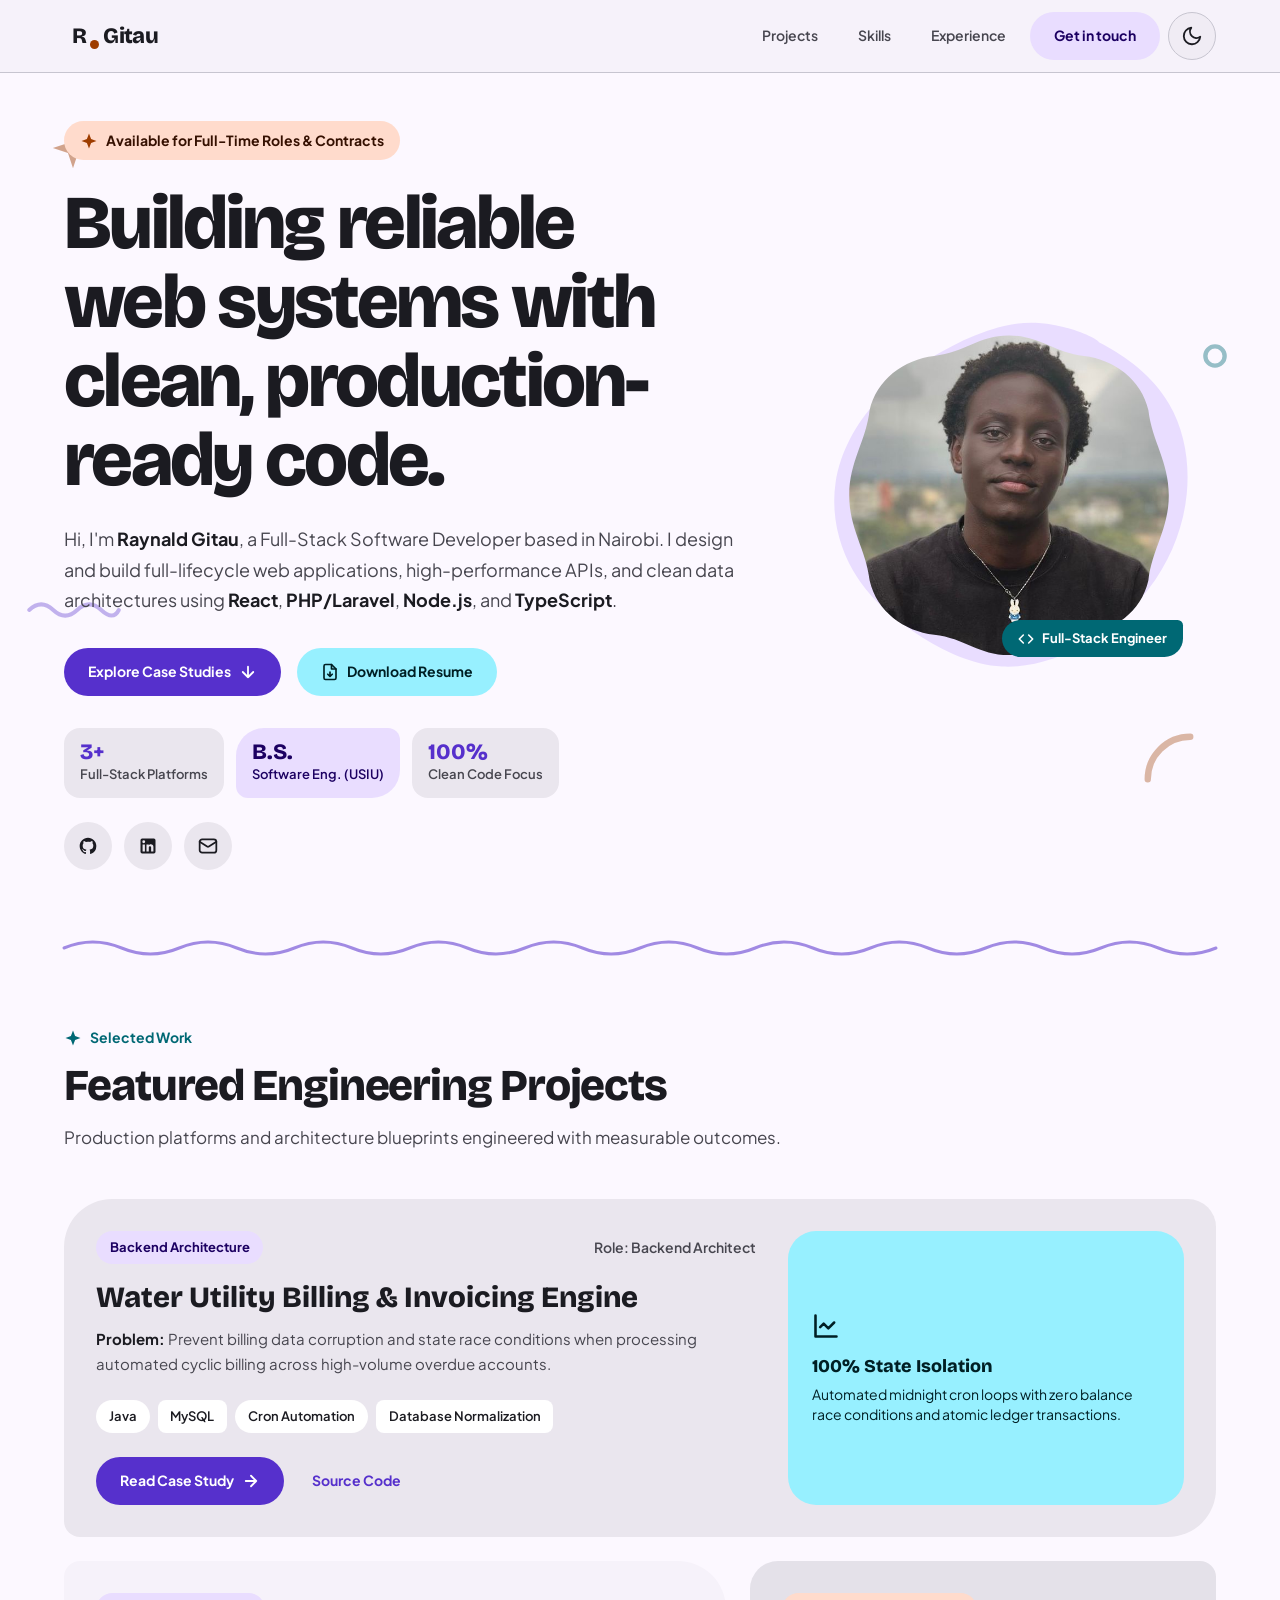
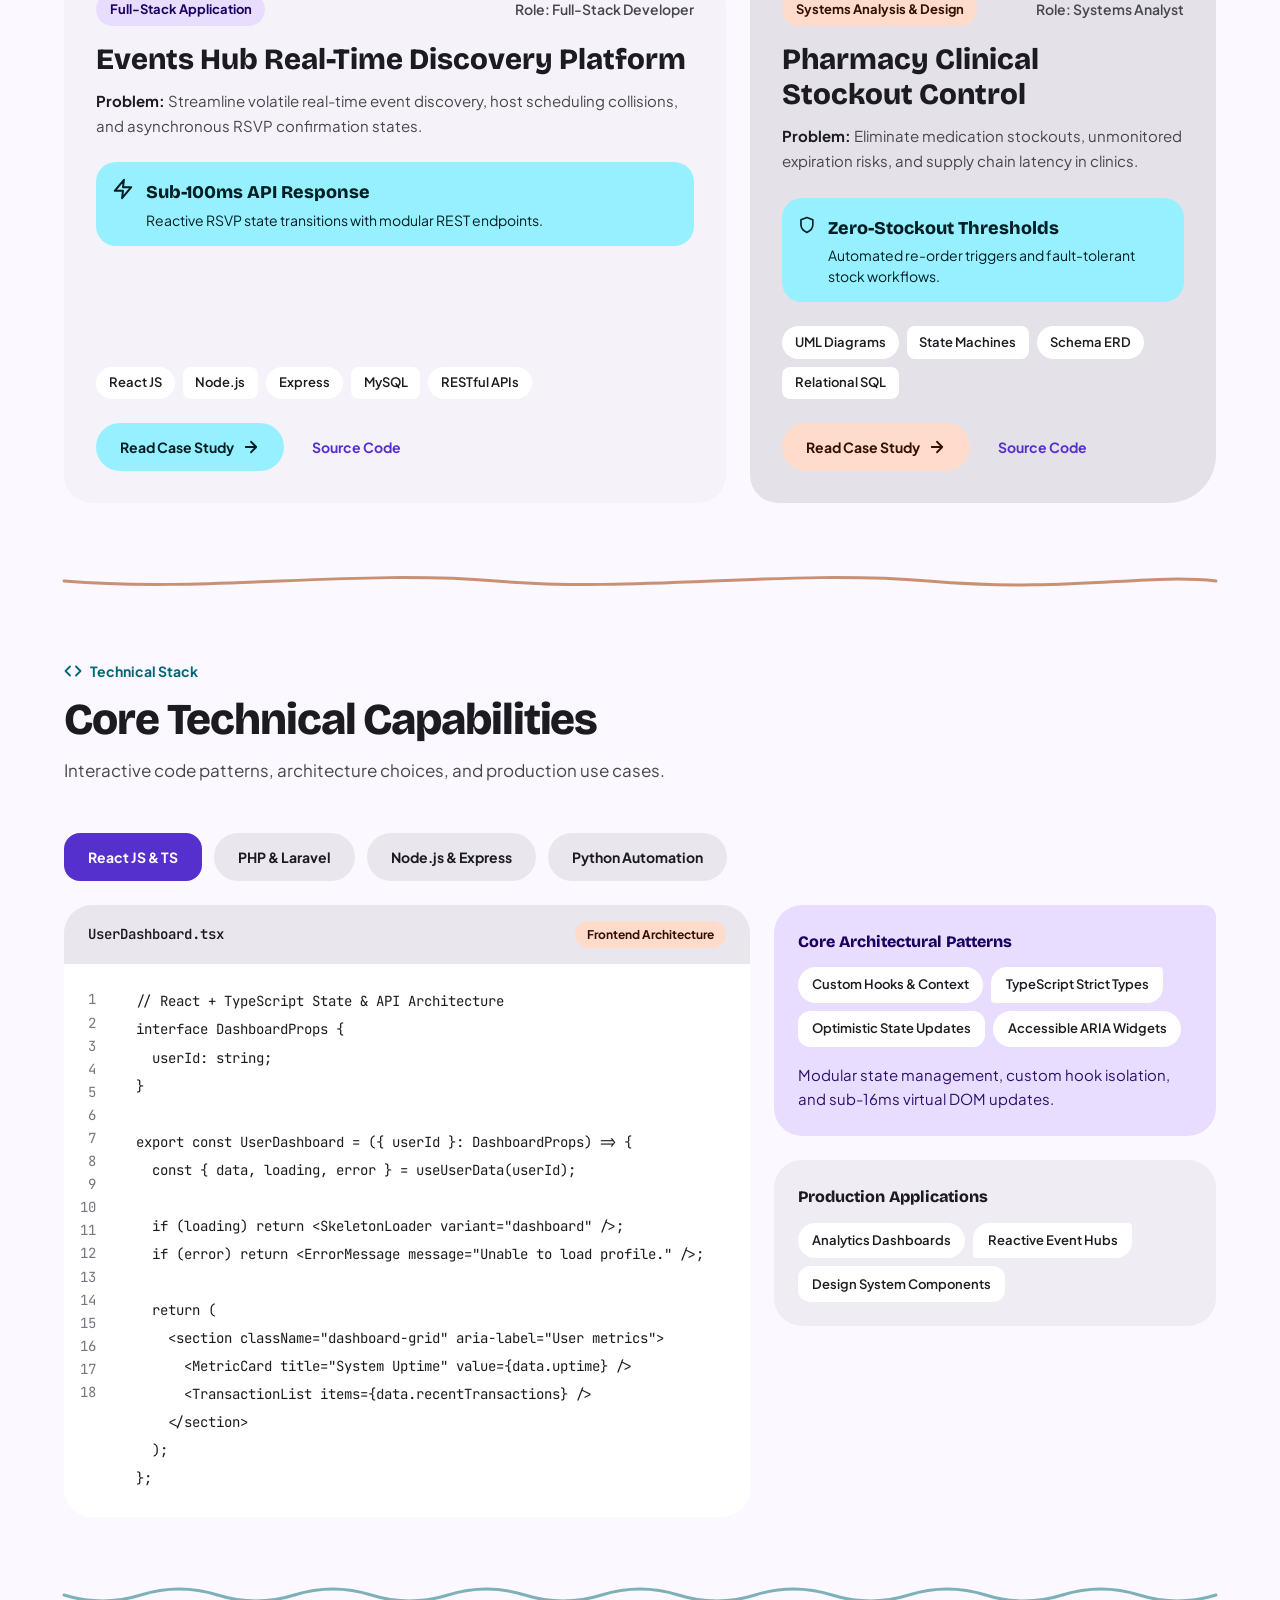
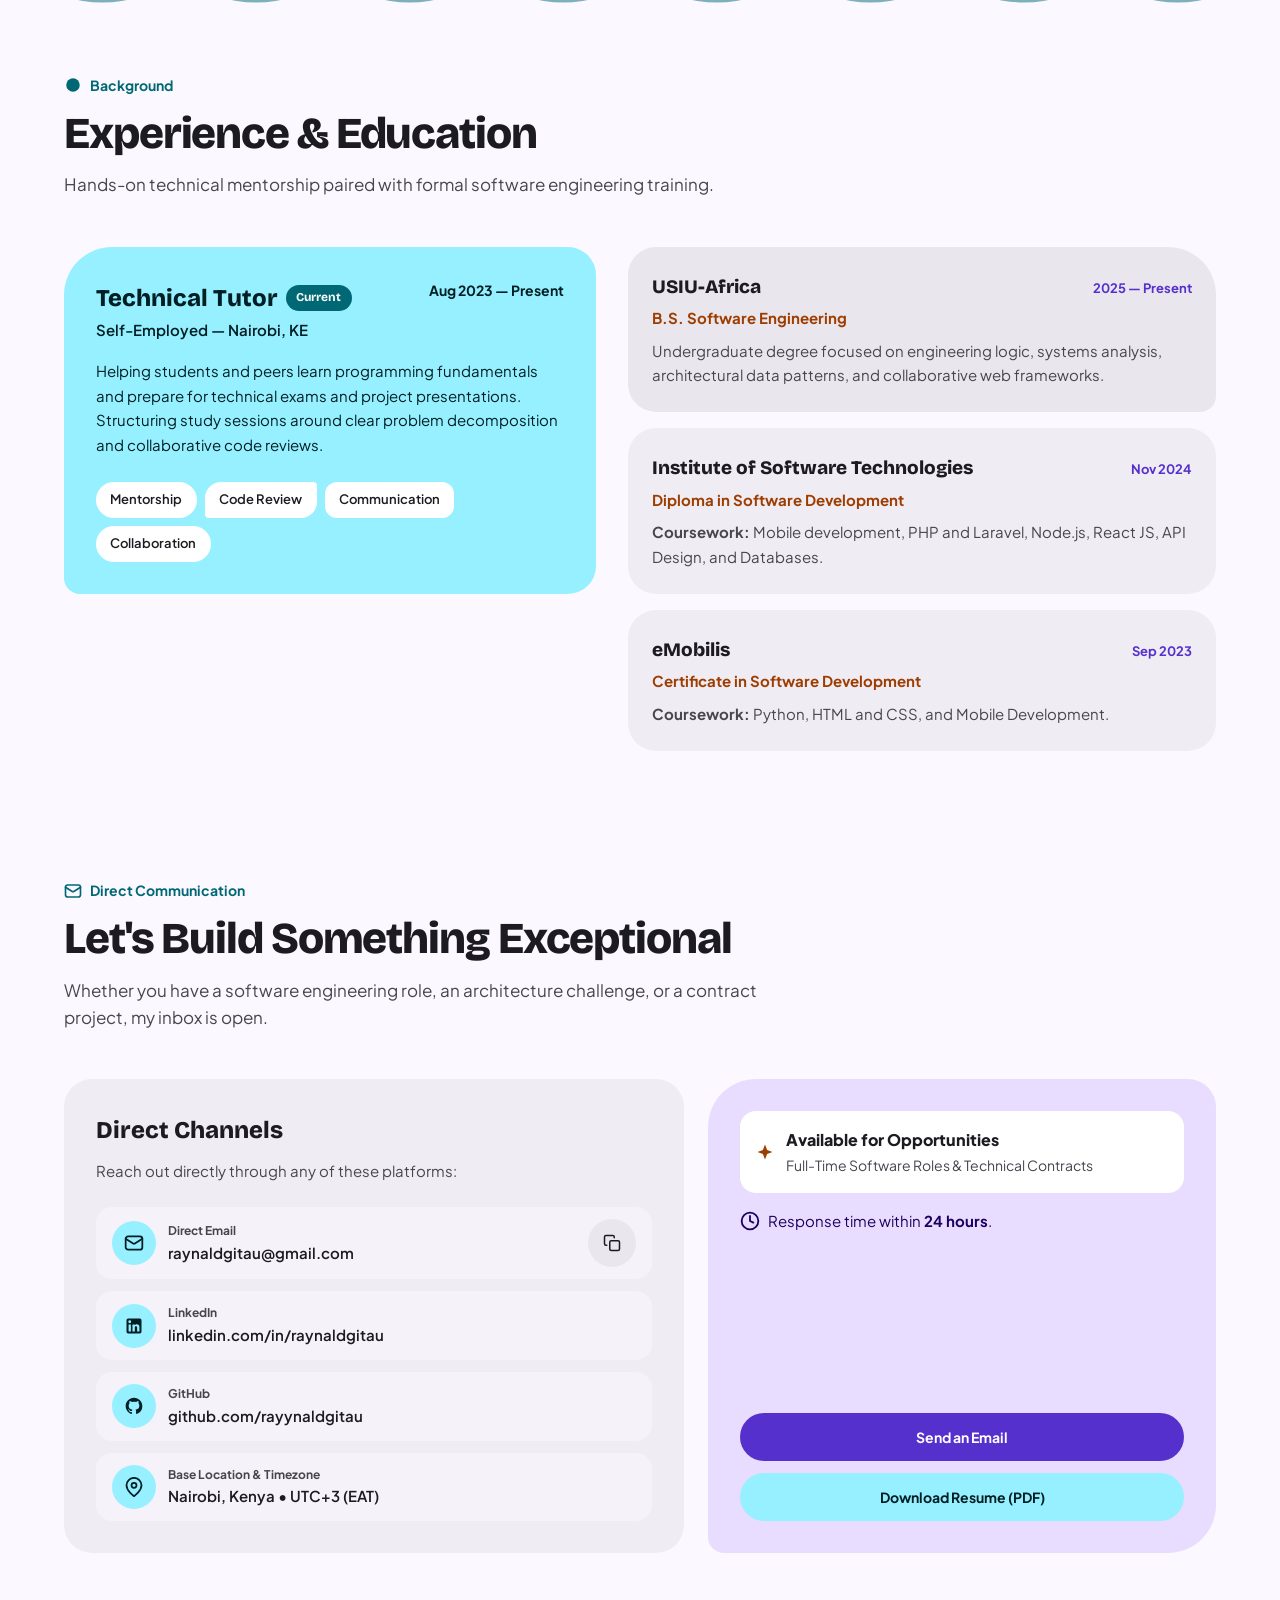
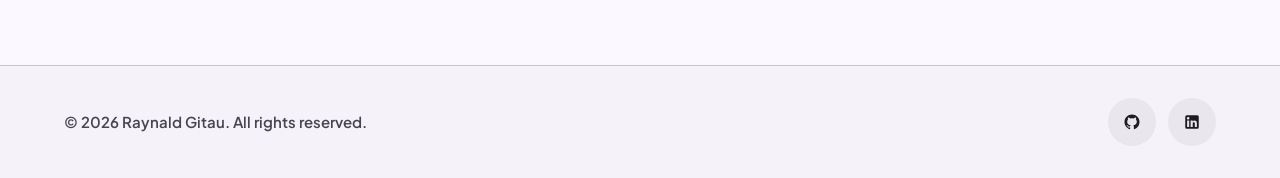
==== commit 98b36cfa: "feat(ui): redesign main portfolio with M3 Expressive shapes, bento grid, wavy dividers, and motion" ====
--- a/index.html
+++ b/index.html
@@ -3,292 +3,356 @@
 <head>
     <meta charset="UTF-8">
     <meta name="viewport" content="width=device-width, initial-scale=1.0">
-    <title>Raynald Gitau</title>
-    
+    <meta name="description" content="Raynald Gitau — Full-Stack Software Developer building reliable web applications, APIs, and data architectures with React, PHP/Laravel, Node.js, and TypeScript.">
+    <title>Raynald Gitau — Full-Stack Software Developer</title>
+
     <link rel="icon" type="image/x-icon" href="assets/favicon.ico">
     <link rel="apple-touch-icon" sizes="180x180" href="assets/apple-touch-icon.png">
     <link rel="icon" type="image/png" sizes="32x32" href="assets/favicon-32x32.png">
     <link rel="icon" type="image/png" sizes="16x16" href="assets/favicon-16x16.png">
     <link rel="manifest" href="assets/site.webmanifest">
 
+    <!-- Set scheme before first paint to prevent theme flash -->
+    <script>
+        (function () {
+            var saved = localStorage.getItem('m3-scheme');
+            var dark = saved ? saved === 'dark' : window.matchMedia('(prefers-color-scheme: dark)').matches;
+            document.documentElement.dataset.scheme = dark ? 'dark' : 'light';
+        })();
+    </script>
+
+    <link rel="preconnect" href="https://fonts.googleapis.com">
+    <link rel="preconnect" href="https://fonts.gstatic.com" crossorigin>
+    <link href="https://fonts.googleapis.com/css2?family=Bricolage+Grotesque:wght@700;800&family=JetBrains+Mono:wght@400;600&family=Plus+Jakarta+Sans:wght@400;600;700&display=swap" rel="stylesheet">
     <link rel="stylesheet" href="styles.css">
-    <link href="https://fonts.googleapis.com/css2?family=JetBrains+Mono:wght@400;500&family=Inter:wght@300;400;500;600&display=swap" rel="stylesheet">
-    <link href="https://cdnjs.cloudflare.com/ajax/libs/font-awesome/6.5.1/css/all.min.css" rel="stylesheet">
 </head>
 <body>
-
-    <!-- Accessibility Skip Link (Bypasses repeated navigation for keyboard/screen-reader users) -->
+    <!-- SVG ClipPath Definitions for M3 Expressive Cookie & Blob Masks -->
+    <svg width="0" height="0" style="position:absolute" aria-hidden="true" focusable="false">
+        <defs>
+            <clipPath id="m3-cookie-clip" clipPathUnits="objectBoundingBox">
+                <path d="M 0.5,0.03 C 0.59,0.03 0.63,0.08 0.72,0.09 C 0.81,0.10 0.89,0.16 0.91,0.25 C 0.92,0.34 0.97,0.40 0.97,0.50 C 0.97,0.60 0.92,0.66 0.91,0.75 C 0.89,0.84 0.81,0.90 0.72,0.91 C 0.63,0.92 0.59,0.97 0.50,0.97 C 0.41,0.97 0.37,0.92 0.28,0.91 C 0.19,0.90 0.11,0.84 0.09,0.75 C 0.08,0.66 0.03,0.60 0.03,0.50 C 0.03,0.40 0.08,0.34 0.09,0.25 C 0.11,0.16 0.19,0.10 0.28,0.09 C 0.37,0.08 0.41,0.03 0.50,0.03 Z" />
+            </clipPath>
+        </defs>
+    </svg>
+
     <a href="#main-content" class="skip-link">Skip to main content</a>
 
-    <!-- Subtle Ambient Lighting Backdrop (GPU accelerated, non-distracting) -->
-    <div class="bg-ambient" aria-hidden="true"></div>
-
-    <!-- Navigation Landmark with single role and clear label -->
-    <header class="glass-header">
+    <!-- Decorative Geometric Accents Layer (Behind Content) -->
+    <div class="expressive-bg-layer" aria-hidden="true">
+        <svg class="geo-accent geo-star-1" data-parallax="0.06" viewBox="0 0 48 48" fill="currentColor">
+            <path d="M24 2L29.5 18.5L46 24L29.5 29.5L24 46L18.5 29.5L2 24L18.5 18.5L24 2Z"/>
+        </svg>
+        <svg class="geo-accent geo-circle-1" data-parallax="-0.05" viewBox="0 0 32 32" fill="none" stroke="currentColor" stroke-width="5">
+            <circle cx="16" cy="16" r="11"/>
+        </svg>
+        <svg class="geo-accent geo-squiggle-1" data-parallax="0.04" viewBox="0 0 120 32" fill="none" stroke="currentColor" stroke-width="5" stroke-linecap="round">
+            <path d="M4 16 Q 19 2, 34 16 T 64 16 T 94 16 T 116 16"/>
+        </svg>
+        <svg class="geo-accent geo-arc-1" data-parallax="-0.04" viewBox="0 0 64 64" fill="none" stroke="currentColor" stroke-width="6" stroke-linecap="round">
+            <path d="M12 52 A 40 40 0 0 1 52 12"/>
+        </svg>
+    </div>
+
+    <!-- M3 Top App Bar -->
+    <header class="m3-app-bar">
         <nav class="nav-container" aria-label="Primary Navigation">
-            <a href="#hero" class="logo-link" aria-label="Raynald Gitau - Home">
-                <span class="logo-symbol">R</span><span class="logo-dot">.</span><span class="logo-name">Gitau</span>
+            <a href="#hero" class="logo-link" aria-label="Raynald Gitau — Home">
+                <span>R</span><span class="logo-dot" aria-hidden="true"></span><span>Gitau</span>
             </a>
-            
-            <button class="mobile-menu-btn" id="mobile-menu-btn" aria-expanded="false" aria-controls="primary-nav-links" aria-label="Toggle navigation menu">
-                <i class="fas fa-bars" aria-hidden="true"></i>
-            </button>
-
-            <!-- Streamlined nav targets (Hick's Law) -->
-            <ul class="nav-links" id="primary-nav-links">
-                <li><a href="#projects" class="nav-item">Projects</a></li>
-                <li><a href="#skills" class="nav-item">Skills</a></li>
-                <li><a href="#experience" class="nav-item">Experience</a></li>
-                <li><a href="#education" class="nav-item">Education</a></li>
-                <li><a href="#contact" class="btn btn-nav-cta">Get In Touch</a></li>
-            </ul>
+
+            <div class="nav-actions-right">
+                <ul class="nav-links" id="primary-nav-links">
+                    <li><a href="#projects" class="nav-item">Projects</a></li>
+                    <li><a href="#skills" class="nav-item">Skills</a></li>
+                    <li><a href="#experience" class="nav-item">Experience</a></li>
+                    <li><a href="#contact" class="btn-nav-cta">Get in touch</a></li>
+                </ul>
+
+                <button type="button" class="theme-toggle-btn" id="theme-toggle-btn" aria-pressed="false" aria-label="Switch to dark theme">
+                    <svg class="icon-sun" width="22" height="22" viewBox="0 0 24 24" fill="none" stroke="currentColor" stroke-width="2" stroke-linecap="round" stroke-linejoin="round" aria-hidden="true" style="display:none">
+                        <circle cx="12" cy="12" r="4"/><path d="M12 2v2M12 20v2M4.93 4.93l1.41 1.41M17.66 17.66l1.41 1.41M2 12h2M20 12h2M6.34 17.66l-1.41 1.41M19.07 4.93l-1.41 1.41"/>
+                    </svg>
+                    <svg class="icon-moon" width="22" height="22" viewBox="0 0 24 24" fill="none" stroke="currentColor" stroke-width="2" stroke-linecap="round" stroke-linejoin="round" aria-hidden="true">
+                        <path d="M21 12.79A9 9 0 1 1 11.21 3 7 7 0 0 0 21 12.79z"/>
+                    </svg>
+                </button>
+
+                <button type="button" class="mobile-menu-btn" id="mobile-menu-btn" aria-expanded="false" aria-controls="primary-nav-links" aria-label="Toggle navigation menu">
+                    <svg class="icon-menu" width="22" height="22" viewBox="0 0 24 24" fill="none" stroke="currentColor" stroke-width="2.2" stroke-linecap="round" aria-hidden="true">
+                        <path d="M4 7h16M4 12h16M4 17h16"/>
+                    </svg>
+                    <svg class="icon-close" width="22" height="22" viewBox="0 0 24 24" fill="none" stroke="currentColor" stroke-width="2.2" stroke-linecap="round" aria-hidden="true" style="display:none">
+                        <path d="M18 6L6 18M6 6l12 12"/>
+                    </svg>
+                </button>
+            </div>
         </nav>
     </header>
 
     <main id="main-content">
-        <!-- Hero Section: Answers who, what, why in < 5 seconds -->
+        <!-- Hero Section -->
         <section id="hero" class="hero-section" aria-labelledby="hero-title">
             <div class="hero-container">
-                
                 <div class="hero-content">
-                    <!-- Status Badge / Immediate Availability Signal -->
-                    <div class="status-pill" role="status">
-                        <span class="status-indicator" aria-hidden="true"></span>
+                    <div class="status-pill" role="status" data-reveal style="--reveal-delay: 0ms;">
+                        <svg class="status-star" viewBox="0 0 24 24" fill="currentColor" aria-hidden="true">
+                            <path d="M12 2L14.8 9.2L22 12L14.8 14.8L12 22L9.2 14.8L2 12L9.2 9.2L12 2Z"/>
+                        </svg>
                         <span>Available for Full-Time Roles &amp; Contracts</span>
                     </div>
 
-                    <h1 id="hero-title" class="hero-title">
+                    <h1 id="hero-title" class="hero-title" data-reveal style="--reveal-delay: 40ms;">
                         Building reliable web systems with clean, production-ready code.
                     </h1>
-                    
-                    <p class="hero-lead">
-                        Hi, I'm <strong class="text-contrast">Raynald Gitau</strong>, a Full-Stack Software Developer based in Nairobi. I design and build full-lifecycle web applications, high-performance APIs, and clean data architectures using <strong>React</strong>, <strong>PHP/Laravel</strong>, <strong>Node.js</strong>, and <strong>TypeScript</strong>.
+
+                    <p class="hero-lead" data-reveal style="--reveal-delay: 90ms;">
+                        Hi, I'm <strong>Raynald Gitau</strong>, a Full-Stack Software Developer based in Nairobi. I design and build full-lifecycle web applications, high-performance APIs, and clean data architectures using <strong>React</strong>, <strong>PHP/Laravel</strong>, <strong>Node.js</strong>, and <strong>TypeScript</strong>.
                     </p>
-                    
-                    <!-- Fitts's Law Optimized Action Pair -->
-                    <div class="hero-cta-group">
+
+                    <div class="hero-cta-group" data-reveal style="--reveal-delay: 130ms;">
                         <a href="#projects" class="btn btn-primary">
                             <span>Explore Case Studies</span>
-                            <i class="fas fa-arrow-down" aria-hidden="true"></i>
+                            <svg width="18" height="18" viewBox="0 0 24 24" fill="none" stroke="currentColor" stroke-width="2.4" stroke-linecap="round" stroke-linejoin="round" aria-hidden="true">
+                                <path d="M12 5v14M19 12l-7 7-7-7"/>
+                            </svg>
                         </a>
                         <a href="assets/refreshed%20cv.pdf" target="_blank" rel="noopener noreferrer" class="btn btn-secondary">
-                            <i class="fas fa-file-pdf" aria-hidden="true"></i>
+                            <svg width="18" height="18" viewBox="0 0 24 24" fill="none" stroke="currentColor" stroke-width="2.2" stroke-linecap="round" stroke-linejoin="round" aria-hidden="true">
+                                <path d="M14 2H6a2 2 0 0 0-2 2v16a2 2 0 0 0 2 2h12a2 2 0 0 0 2-2V8z"/><path d="M14 2v6h6M12 18v-6M9 15l3 3 3-3"/>
+                            </svg>
                             <span>Download Resume</span>
                             <span class="visually-hidden">(opens in new window)</span>
                         </a>
                     </div>
 
-                    <!-- Credibility Proof Strip -->
-                    <div class="hero-metrics-strip" aria-label="Key Qualifications">
-                        <div class="metric-item">
+                    <div class="hero-metrics-strip" aria-label="Key Qualifications" data-reveal style="--reveal-delay: 160ms;">
+                        <div class="metric-pill-card">
                             <span class="metric-value">3+</span>
                             <span class="metric-label">Full-Stack Platforms</span>
                         </div>
-                        <div class="metric-separator" aria-hidden="true"></div>
-                        <div class="metric-item">
+                        <div class="metric-pill-card">
                             <span class="metric-value">B.S.</span>
-                            <span class="metric-label">Software Engineering (USIU)</span>
-                        </div>
-                        <div class="metric-separator" aria-hidden="true"></div>
-                        <div class="metric-item">
+                            <span class="metric-label">Software Eng. (USIU)</span>
+                        </div>
+                        <div class="metric-pill-card">
                             <span class="metric-value">100%</span>
-                            <span class="metric-label">Clean Code Commitment</span>
-                        </div>
-                    </div>
-
-                    <!-- Verified Social Links with >=44px Target Sizes -->
+                            <span class="metric-label">Clean Code Focus</span>
+                        </div>
+                    </div>
+
                     <div class="social-touch-group" aria-label="Social and Repository Profiles">
                         <a href="https://github.com/rayynaldgitau" target="_blank" rel="noopener noreferrer" class="social-touch-btn" aria-label="GitHub Profile (opens in new window)">
-                            <i class="fab fa-github" aria-hidden="true"></i>
+                            <svg width="20" height="20" viewBox="0 0 24 24" fill="currentColor" aria-hidden="true">
+                                <path d="M12 2C6.477 2 2 6.484 2 12.017c0 4.425 2.865 8.18 6.839 9.504.5.092.682-.217.682-.483 0-.237-.008-.868-.013-1.703-2.782.605-3.369-1.343-3.369-1.343-.454-1.158-1.11-1.466-1.11-1.466-.908-.62.069-.608.069-.608 1.003.07 1.53 1.032 1.53 1.032.892 1.53 2.341 1.088 2.91.832.092-.647.35-1.088.636-1.338-2.22-.253-4.555-1.113-4.555-4.951 0-1.093.39-1.988 1.029-2.688-.103-.253-.446-1.272.098-2.65 0 0 .84-.27 2.75 1.026A9.564 9.564 0 0112 6.844c.85.004 1.705.115 2.504.337 1.909-1.296 2.747-1.027 2.747-1.027.546 1.379.202 2.398.1 2.651.64.7 1.028 1.595 1.028 2.688 0 3.848-2.339 4.695-4.566 4.943.359.309.678.92.678 1.855 0 1.338-.012 2.419-.012 2.747 0 .268.18.58.688.482A10.019 10.019 0 0022 12.017C22 6.484 17.522 2 12 2z"/>
+                            </svg>
                         </a>
                         <a href="https://linkedin.com/in/raynaldgitau" target="_blank" rel="noopener noreferrer" class="social-touch-btn" aria-label="LinkedIn Profile (opens in new window)">
-                            <i class="fab fa-linkedin-in" aria-hidden="true"></i>
+                            <svg width="20" height="20" viewBox="0 0 24 24" fill="currentColor" aria-hidden="true">
+                                <path d="M19 3a2 2 0 0 1 2 2v14a2 2 0 0 1-2 2H5a2 2 0 0 1-2-2V5a2 2 0 0 1 2-2h14m-.5 15.5v-5.3a3.26 3.26 0 0 0-3.26-3.26c-.85 0-1.84.52-2.28 1.3v-1.11h-2.79v8.37h2.79v-4.93c0-.77.62-1.4 1.39-1.4a1.4 1.4 0 0 1 1.4 1.4v4.93h2.75M6.88 8.56a1.68 1.68 0 0 0 1.68-1.68c0-.93-.75-1.69-1.68-1.69a1.69 1.69 0 0 0-1.69 1.69c0 .93.76 1.68 1.69 1.68m1.39 9.94v-8.37H5.5v8.37h2.77z"/>
+                            </svg>
                         </a>
                         <a href="mailto:raynaldgitau@gmail.com" class="social-touch-btn" aria-label="Email Raynald Gitau">
-                            <i class="fas fa-envelope" aria-hidden="true"></i>
-                        </a>
-                    </div>
-                </div>
-
-                <!-- Clean Portrait with Subtle Specular Glass Edge -->
-                <div class="hero-media">
-                    <div class="avatar-glass-card">
-                        <div class="avatar-glass-glow" aria-hidden="true"></div>
-                        <img 
-                            src="assets/profilePic.jpeg" 
-                            alt="Portrait of Raynald Gitau" 
-                            class="avatar-img" 
-                            width="340" 
-                            height="340" 
+                            <svg width="20" height="20" viewBox="0 0 24 24" fill="none" stroke="currentColor" stroke-width="2.1" stroke-linecap="round" stroke-linejoin="round" aria-hidden="true">
+                                <rect x="2" y="4" width="20" height="16" rx="3"/><path d="m22 7-8.97 5.7a1.94 1.94 0 0 1-2.06 0L2 7"/>
+                            </svg>
+                        </a>
+                    </div>
+                </div>
+
+                <div class="hero-media" data-reveal style="--reveal-delay: 80ms;">
+                    <svg class="hero-blob-backdrop" viewBox="0 0 200 200" fill="currentColor" aria-hidden="true">
+                        <path d="M44.7,-76.4C58.8,-69.2,71.8,-59.1,79.6,-45.8C87.4,-32.6,90,-16.3,88.5,-0.9C87,14.6,81.4,29.2,72.9,41.8C64.4,54.4,53,65,39.7,72.9C26.4,80.8,11.2,86,-3.6,85.2C-18.4,84.4,-32.8,77.6,-45.8,69.1C-58.8,60.6,-70.4,50.4,-77.9,37.4C-85.4,24.4,-88.8,8.6,-86.6,-6.4C-84.4,-21.4,-76.6,-35.6,-66.1,-47.1C-55.6,-58.6,-42.4,-67.4,-28.6,-74.5C-14.8,-81.6,-0.4,-87,14.6,-86.1C29.6,-85.2,44.7,-78,44.7,-76.4Z" transform="translate(100 100)" />
+                    </svg>
+                    <div class="avatar-cookie-frame">
+                        <img
+                            src="assets/profilePic.jpeg"
+                            alt="Portrait of Raynald Gitau"
+                            class="avatar-cookie-img"
+                            width="340"
+                            height="340"
                             fetchpriority="high"
-                            onerror="this.src='https://via.placeholder.com/340/111827/38bdf8?text=Raynald+Gitau'"
+                            decoding="async"
                         >
-                        <div class="avatar-meta-tag">
-                            <i class="fas fa-code text-accent" aria-hidden="true"></i>
+                        <div class="avatar-flower-badge">
+                            <svg width="16" height="16" viewBox="0 0 24 24" fill="none" stroke="currentColor" stroke-width="2.4" stroke-linecap="round" stroke-linejoin="round" aria-hidden="true">
+                                <polyline points="16 18 22 12 16 6"/><polyline points="8 6 2 12 8 18"/>
+                            </svg>
                             <span>Full-Stack Engineer</span>
                         </div>
                     </div>
                 </div>
-
             </div>
         </section>
 
-        <!-- Section: Featured Projects (Proof of Engineering Delivery) -->
+        <!-- Wavy Section Divider -->
+        <svg class="wavy-divider" viewBox="0 0 1200 28" preserveAspectRatio="none" fill="none" aria-hidden="true">
+            <path d="M0 14 Q 30 2, 60 14 T 120 14 T 180 14 T 240 14 T 300 14 T 360 14 T 420 14 T 480 14 T 540 14 T 600 14 T 660 14 T 720 14 T 780 14 T 840 14 T 900 14 T 960 14 T 1020 14 T 1080 14 T 1140 14 T 1200 14" stroke="var(--md-sys-color-primary)" stroke-width="3" stroke-linecap="round" opacity="0.55"/>
+        </svg>
+
+        <!-- Section: Featured Projects (Asymmetric Bento Layout) -->
         <section id="projects" class="section-container" aria-labelledby="projects-title">
-            <div class="section-tag" aria-hidden="true">// 01. SELECTED_WORK</div>
-            <h2 id="projects-title" class="section-title">Featured Engineering Projects</h2>
-            <p class="section-subtitle">Production platforms and architecture blueprints engineered with measurable outcomes.</p>
-
-            <div class="projects-grid">
-                
-                <!-- Project 1: Water Billing Platform -->
-                <article class="project-glass-card">
-                    <div class="project-card-header">
-                        <span class="project-badge">Backend Architecture</span>
-                        <span class="project-role"><i class="fas fa-user-gear" aria-hidden="true"></i> Role: Backend Architect</span>
-                    </div>
-
-                    <h3 class="project-card-title">Water Utility Billing &amp; Invoicing Engine</h3>
-
-                    <p class="project-problem">
-                        <strong>Problem:</strong> Prevent billing data corruption and state race conditions when processing automated cyclic billing across high-volume overdue accounts.
-                    </p>
-
-                    <!-- Measurable Outcome Callout -->
-                    <div class="project-metric-box">
-                        <i class="fas fa-chart-line metric-icon" aria-hidden="true"></i>
+            <div class="section-header" data-reveal>
+                <div class="section-kicker">
+                    <svg width="18" height="18" viewBox="0 0 24 24" fill="currentColor" aria-hidden="true">
+                        <path d="M12 2L14.8 9.2L22 12L14.8 14.8L12 22L9.2 14.8L2 12L9.2 9.2L12 2Z"/>
+                    </svg>
+                    <span>Selected Work</span>
+                </div>
+                <h2 id="projects-title" class="section-title">Featured Engineering Projects</h2>
+                <p class="section-subtitle">Production platforms and architecture blueprints engineered with measurable outcomes.</p>
+            </div>
+
+            <div class="projects-bento">
+                <!-- Featured Full-Width Card -->
+                <article class="project-card project-card--featured" data-reveal style="--reveal-delay: 0ms;">
+                    <div class="project-card-main">
+                        <div class="project-card-meta">
+                            <span class="project-type-pill">Backend Architecture</span>
+                            <span class="project-role-text">Role: Backend Architect</span>
+                        </div>
+                        <h3 class="project-card-title">Water Utility Billing &amp; Invoicing Engine</h3>
+                        <p class="project-problem">
+                            <strong>Problem:</strong> Prevent billing data corruption and state race conditions when processing automated cyclic billing across high-volume overdue accounts.
+                        </p>
+                        <ul class="project-chip-list" aria-label="Technologies used">
+                            <li>Java</li>
+                            <li>MySQL</li>
+                            <li>Cron Automation</li>
+                            <li>Database Normalization</li>
+                        </ul>
+                        <div class="project-card-actions">
+                            <a href="project-water-billing.html" class="btn btn-primary">
+                                <span>Read Case Study</span>
+                                <svg width="18" height="18" viewBox="0 0 24 24" fill="none" stroke="currentColor" stroke-width="2.4" stroke-linecap="round" stroke-linejoin="round" aria-hidden="true">
+                                    <path d="M5 12h14M12 5l7 7-7 7"/>
+                                </svg>
+                            </a>
+                            <a href="https://github.com/rayynaldgitau" target="_blank" rel="noopener noreferrer" class="btn btn-text" aria-label="View Water Billing Platform source code on GitHub (opens in new window)">
+                                <span>Source Code</span>
+                            </a>
+                        </div>
+                    </div>
+
+                    <div class="project-metric-panel">
+                        <svg width="28" height="28" viewBox="0 0 24 24" fill="none" stroke="currentColor" stroke-width="2.2" stroke-linecap="round" stroke-linejoin="round" aria-hidden="true">
+                            <path d="M3 3v18h18"/><path d="m19 9-5 5-4-4-3 3"/>
+                        </svg>
                         <div>
                             <span class="metric-highlight">100% State Isolation</span>
-                            <span class="metric-caption">Automated midnight cron loops with zero balance race conditions.</span>
-                        </div>
-                    </div>
-
-                    <!-- Tech Stack Badges -->
-                    <ul class="project-tech-list" aria-label="Technologies used">
-                        <li>Java</li>
-                        <li>MySQL</li>
-                        <li>Cron Automation</li>
-                        <li>Database Normalization</li>
-                    </ul>
-
-                    <!-- Dual CTAs -->
-                    <div class="project-card-actions">
-                        <a href="project-water-billing.html" class="btn btn-card-primary">
-                            <span>Read Case Study</span>
-                            <i class="fas fa-arrow-right" aria-hidden="true"></i>
-                        </a>
-                        <a href="https://github.com/rayynaldgitau" target="_blank" rel="noopener noreferrer" class="btn btn-card-ghost" aria-label="View Water Billing Platform code on GitHub (opens in new window)">
-                            <i class="fab fa-github" aria-hidden="true"></i>
-                            <span>Source Code</span>
-                        </a>
+                            <span class="metric-caption">Automated midnight cron loops with zero balance race conditions and atomic ledger transactions.</span>
+                        </div>
                     </div>
                 </article>
 
-                <!-- Project 2: Events Hub Platform -->
-                <article class="project-glass-card">
-                    <div class="project-card-header">
-                        <span class="project-badge">Full-Stack Application</span>
-                        <span class="project-role"><i class="fas fa-code-branch" aria-hidden="true"></i> Role: Full-Stack Developer</span>
-                    </div>
-
+                <!-- Left Card (7 cols) -->
+                <article class="project-card project-card--left" data-reveal style="--reveal-delay: 50ms;">
+                    <div class="project-card-meta">
+                        <span class="project-type-pill">Full-Stack Application</span>
+                        <span class="project-role-text">Role: Full-Stack Developer</span>
+                    </div>
                     <h3 class="project-card-title">Events Hub Real-Time Discovery Platform</h3>
-
                     <p class="project-problem">
                         <strong>Problem:</strong> Streamline volatile real-time event discovery, host scheduling collisions, and asynchronous RSVP confirmation states.
                     </p>
-
-                    <div class="project-metric-box">
-                        <i class="fas fa-bolt metric-icon" aria-hidden="true"></i>
+                    <div class="project-metric-panel">
+                        <svg width="22" height="22" viewBox="0 0 24 24" fill="none" stroke="currentColor" stroke-width="2.2" stroke-linecap="round" stroke-linejoin="round" aria-hidden="true">
+                            <polygon points="13 2 3 14 12 14 11 22 21 10 12 10 13 2"/>
+                        </svg>
                         <div>
                             <span class="metric-highlight">Sub-100ms API Response</span>
-                            <span class="metric-caption">Reactive RSVP state transitions with modular REST API endpoints.</span>
-                        </div>
-                    </div>
-
-                    <ul class="project-tech-list" aria-label="Technologies used">
+                            <span class="metric-caption">Reactive RSVP state transitions with modular REST endpoints.</span>
+                        </div>
+                    </div>
+                    <ul class="project-chip-list" aria-label="Technologies used">
                         <li>React JS</li>
                         <li>Node.js</li>
                         <li>Express</li>
                         <li>MySQL</li>
                         <li>RESTful APIs</li>
                     </ul>
-
                     <div class="project-card-actions">
-                        <a href="project-events-hub.html" class="btn btn-card-primary">
+                        <a href="project-events-hub.html" class="btn btn-secondary">
                             <span>Read Case Study</span>
-                            <i class="fas fa-arrow-right" aria-hidden="true"></i>
-                        </a>
-                        <a href="https://github.com/rayynaldgitau" target="_blank" rel="noopener noreferrer" class="btn btn-card-ghost" aria-label="View Events Hub code on GitHub (opens in new window)">
-                            <i class="fab fa-github" aria-hidden="true"></i>
+                            <svg width="18" height="18" viewBox="0 0 24 24" fill="none" stroke="currentColor" stroke-width="2.4" stroke-linecap="round" stroke-linejoin="round" aria-hidden="true">
+                                <path d="M5 12h14M12 5l7 7-7 7"/>
+                            </svg>
+                        </a>
+                        <a href="https://github.com/rayynaldgitau" target="_blank" rel="noopener noreferrer" class="btn btn-text" aria-label="View Events Hub source code on GitHub (opens in new window)">
                             <span>Source Code</span>
                         </a>
                     </div>
                 </article>
 
-                <!-- Project 3: Pharmacy Inventory System -->
-                <article class="project-glass-card">
-                    <div class="project-card-header">
-                        <span class="project-badge">Systems Analysis &amp; Design</span>
-                        <span class="project-role"><i class="fas fa-sitemap" aria-hidden="true"></i> Role: Systems Analyst</span>
-                    </div>
-
-                    <h3 class="project-card-title">Pharmacy Clinical Stockout Control System</h3>
-
+                <!-- Right Card (5 cols) -->
+                <article class="project-card project-card--right" data-reveal style="--reveal-delay: 90ms;">
+                    <div class="project-card-meta">
+                        <span class="project-type-pill">Systems Analysis &amp; Design</span>
+                        <span class="project-role-text">Role: Systems Analyst</span>
+                    </div>
+                    <h3 class="project-card-title">Pharmacy Clinical Stockout Control</h3>
                     <p class="project-problem">
-                        <strong>Problem:</strong> Eliminate medication stockouts, unmonitored expiration risks, and supply chain distribution latency in healthcare facilities.
+                        <strong>Problem:</strong> Eliminate medication stockouts, unmonitored expiration risks, and supply chain latency in clinics.
                     </p>
-
-                    <div class="project-metric-box">
-                        <i class="fas fa-shield-halved metric-icon" aria-hidden="true"></i>
+                    <div class="project-metric-panel">
+                        <svg width="22" height="22" viewBox="0 0 24 24" fill="none" stroke="currentColor" stroke-width="2.2" stroke-linecap="round" stroke-linejoin="round" aria-hidden="true">
+                            <path d="M12 22s8-4 8-10V5l-8-3-8 3v7c0 6 8 10 8 10z"/>
+                        </svg>
                         <div>
                             <span class="metric-highlight">Zero-Stockout Thresholds</span>
-                            <span class="metric-caption">Automated re-order triggers and fault-tolerant stock status workflows.</span>
-                        </div>
-                    </div>
-
-                    <ul class="project-tech-list" aria-label="Technologies used">
+                            <span class="metric-caption">Automated re-order triggers and fault-tolerant stock workflows.</span>
+                        </div>
+                    </div>
+                    <ul class="project-chip-list" aria-label="Technologies used">
                         <li>UML Diagrams</li>
                         <li>State Machines</li>
                         <li>Schema ERD</li>
                         <li>Relational SQL</li>
                     </ul>
-
                     <div class="project-card-actions">
-                        <a href="project-pharmacy.html" class="btn btn-card-primary">
+                        <a href="project-pharmacy.html" class="btn btn-tonal">
                             <span>Read Case Study</span>
-                            <i class="fas fa-arrow-right" aria-hidden="true"></i>
-                        </a>
-                        <a href="https://github.com/rayynaldgitau" target="_blank" rel="noopener noreferrer" class="btn btn-card-ghost" aria-label="View Pharmacy Inventory specifications on GitHub (opens in new window)">
-                            <i class="fab fa-github" aria-hidden="true"></i>
+                            <svg width="18" height="18" viewBox="0 0 24 24" fill="none" stroke="currentColor" stroke-width="2.4" stroke-linecap="round" stroke-linejoin="round" aria-hidden="true">
+                                <path d="M5 12h14M12 5l7 7-7 7"/>
+                            </svg>
+                        </a>
+                        <a href="https://github.com/rayynaldgitau" target="_blank" rel="noopener noreferrer" class="btn btn-text" aria-label="View Pharmacy Inventory specs on GitHub (opens in new window)">
                             <span>Source Code</span>
                         </a>
                     </div>
                 </article>
-
             </div>
         </section>
 
+        <!-- Wavy Divider (Tertiary Accent) -->
+        <svg class="wavy-divider" viewBox="0 0 1200 28" preserveAspectRatio="none" fill="none" aria-hidden="true">
+            <path d="M0 14 C 150 26, 300 2, 450 14 C 600 26, 750 2, 900 14 C 1050 26, 1125 6, 1200 14" stroke="var(--md-sys-color-tertiary)" stroke-width="3" stroke-linecap="round" opacity="0.55"/>
+        </svg>
+
+        <!-- Section: Skills & Interactive Architecture Explorer -->
         <section id="skills" class="section-container" aria-labelledby="skills-title">
-            <div class="section-tag" aria-hidden="true">// 02. TECHNICAL_STACK</div>
-            <h2 id="skills-title" class="section-title">Core Technical Capabilities</h2>
-            <p class="section-subtitle">Interactive inspectable architectures, design patterns, and production implementations.</p>
+            <div class="section-header" data-reveal>
+                <div class="section-kicker">
+                    <svg width="18" height="18" viewBox="0 0 24 24" fill="none" stroke="currentColor" stroke-width="2.4" stroke-linecap="round" stroke-linejoin="round" aria-hidden="true">
+                        <polyline points="16 18 22 12 16 6"/><polyline points="8 6 2 12 8 18"/>
+                    </svg>
+                    <span>Technical Stack</span>
+                </div>
+                <h2 id="skills-title" class="section-title">Core Technical Capabilities</h2>
+                <p class="section-subtitle">Interactive code patterns, architecture choices, and production use cases.</p>
+            </div>
 
             <div class="skills-tabs" role="tablist" aria-label="Skill languages">
-                <button class="skill-tab active" role="tab" aria-selected="true" data-skill="react"><i class="fab fa-react" style="color: #61dafb;" aria-hidden="true"></i> React JS &amp; TS</button>
-                <button class="skill-tab" role="tab" aria-selected="false" data-skill="php"><i class="fab fa-php" style="color: #777bb4;" aria-hidden="true"></i> PHP &amp; Laravel</button>
-                <button class="skill-tab" role="tab" aria-selected="false" data-skill="node"><i class="fab fa-node-js" style="color: #339933;" aria-hidden="true"></i> Node.js &amp; Express</button>
-                <button class="skill-tab" role="tab" aria-selected="false" data-skill="python"><i class="fab fa-python" style="color: #3776ab;" aria-hidden="true"></i> Python Automation</button>
-            </div>
-
-            <div class="skills-showcase">
+                <button type="button" class="skill-tab active" role="tab" aria-selected="true" data-skill="react">React JS &amp; TS</button>
+                <button type="button" class="skill-tab" role="tab" aria-selected="false" data-skill="php">PHP &amp; Laravel</button>
+                <button type="button" class="skill-tab" role="tab" aria-selected="false" data-skill="node">Node.js &amp; Express</button>
+                <button type="button" class="skill-tab" role="tab" aria-selected="false" data-skill="python">Python Automation</button>
+            </div>
+
+            <div class="skills-showcase" data-reveal>
                 <div class="code-window">
                     <div class="code-window-header">
-                        <div class="window-controls" aria-hidden="true">
-                            <span class="control red"></span>
-                            <span class="control yellow"></span>
-                            <span class="control green"></span>
-                        </div>
-                        <span class="file-name" id="skill-filename">Dashboard.jsx</span>
+                        <span class="file-name" id="skill-filename">UserDashboard.tsx</span>
                         <span class="skill-level-badge" id="skill-badge">Frontend Architecture</span>
                     </div>
                     <div class="code-window-body">
@@ -298,116 +362,136 @@
                 </div>
 
                 <div class="skills-sidebar">
+                    <div class="sidebar-card sidebar-card--accent">
+                        <h3 class="card-label">Core Architectural Patterns</h3>
+                        <div class="m3-chip-group" id="skill-capabilities"></div>
+                        <p class="mastery-desc" id="skill-summary">Modular state management, custom hook isolation, and sub-16ms virtual DOM updates.</p>
+                    </div>
                     <div class="sidebar-card">
-                        <h4 class="card-label">CORE ARCHITECTURAL PATTERNS</h4>
-                        <div class="use-case-tags" id="skill-capabilities"></div>
-                        <p class="mastery-desc" id="skill-summary" style="margin-top: 1rem;">Frontend Architecture • UI/UX &amp; State Handlers</p>
-                    </div>
-                    <div class="sidebar-card">
-                        <h4 class="card-label">PRODUCTION APPLICATIONS</h4>
-                        <div class="use-case-tags" id="use-cases"></div>
+                        <h3 class="card-label">Production Applications</h3>
+                        <div class="m3-chip-group" id="use-cases"></div>
                     </div>
                 </div>
             </div>
         </section>
 
-        <section id="experience" class="section-container">
-            <div class="section-tag">// 03. CAREER_PATH</div>
-            <h2 class="section-title">Experience</h2>
-
-            <div class="timeline">
-                <div class="timeline-item">
-                    <div class="timeline-dot"></div>
-                    <div class="timeline-card">
-                        <div class="card-header-flex">
-                            <div>
-                                <h3 class="role-title">Tutor <span class="badge-current">CURRENT</span></h3>
-                                <p class="company-name">Self-Employed &mdash; Nairobi, KE</p>
-                            </div>
-                            <span class="date-text">Aug 2023 &mdash; Present</span>
-                        </div>
-                        <p class="role-desc">Helping friends and neighbors in learning coding and preparing students for exams and presentations. Utilizing clear communication and collaborative teamwork to structure technical study sessions.</p>
-                        <div class="tech-tags">
-                            <span>Mentorship</span>
-                            <span>Communication</span>
-                            <span>Collaboration</span>
-                            <span>Teamwork</span>
-                            <span>Time Management</span>
-                        </div>
-                    </div>
+        <!-- Wavy Divider (Secondary Accent) -->
+        <svg class="wavy-divider" viewBox="0 0 1200 28" preserveAspectRatio="none" fill="none" aria-hidden="true">
+            <path d="M0 14 Q 40 26, 80 14 T 160 14 T 240 14 T 320 14 T 400 14 T 480 14 T 560 14 T 640 14 T 720 14 T 800 14 T 880 14 T 960 14 T 1040 14 T 1120 14 T 1200 14" stroke="var(--md-sys-color-secondary)" stroke-width="3" stroke-linecap="round" opacity="0.5"/>
+        </svg>
+
+        <!-- Section: Experience & Education (Asymmetric Split) -->
+        <section id="experience" class="section-container" aria-labelledby="journey-title">
+            <div class="section-header" data-reveal>
+                <div class="section-kicker">
+                    <svg width="18" height="18" viewBox="0 0 24 24" fill="currentColor" aria-hidden="true">
+                        <circle cx="12" cy="12" r="9"/>
+                    </svg>
+                    <span>Background</span>
+                </div>
+                <h2 id="journey-title" class="section-title">Experience &amp; Education</h2>
+                <p class="section-subtitle">Hands-on technical mentorship paired with formal software engineering training.</p>
+            </div>
+
+            <div class="journey-split">
+                <article class="experience-card" data-reveal style="--reveal-delay: 0ms;">
+                    <div class="experience-header">
+                        <div>
+                            <h3 class="role-title">Technical Tutor <span class="badge-current">Current</span></h3>
+                            <p class="company-name">Self-Employed &mdash; Nairobi, KE</p>
+                        </div>
+                        <span class="date-text">Aug 2023 &mdash; Present</span>
+                    </div>
+                    <p class="role-desc">
+                        Helping students and peers learn programming fundamentals and prepare for technical exams and project presentations. Structuring study sessions around clear problem decomposition and collaborative code reviews.
+                    </p>
+                    <div class="m3-chip-group">
+                        <span class="m3-chip">Mentorship</span>
+                        <span class="m3-chip">Code Review</span>
+                        <span class="m3-chip">Communication</span>
+                        <span class="m3-chip">Collaboration</span>
+                    </div>
+                </article>
+
+                <div id="education" class="education-stack" aria-label="Academic Credentials">
+                    <article class="edu-card edu-card--highlight" data-reveal style="--reveal-delay: 40ms;">
+                        <div class="edu-header">
+                            <h3 class="edu-school">USIU-Africa</h3>
+                            <span class="edu-date">2025 &mdash; Present</span>
+                        </div>
+                        <p class="edu-degree">B.S. Software Engineering</p>
+                        <p class="edu-coursework">
+                            Undergraduate degree focused on engineering logic, systems analysis, architectural data patterns, and collaborative web frameworks.
+                        </p>
+                    </article>
+
+                    <article class="edu-card" data-reveal style="--reveal-delay: 75ms;">
+                        <div class="edu-header">
+                            <h3 class="edu-school">Institute of Software Technologies</h3>
+                            <span class="edu-date">Nov 2024</span>
+                        </div>
+                        <p class="edu-degree">Diploma in Software Development</p>
+                        <p class="edu-coursework">
+                            <strong>Coursework:</strong> Mobile development, PHP and Laravel, Node.js, React JS, API Design, and Databases.
+                        </p>
+                    </article>
+
+                    <article class="edu-card" data-reveal style="--reveal-delay: 105ms;">
+                        <div class="edu-header">
+                            <h3 class="edu-school">eMobilis</h3>
+                            <span class="edu-date">Sep 2023</span>
+                        </div>
+                        <p class="edu-degree">Certificate in Software Development</p>
+                        <p class="edu-coursework">
+                            <strong>Coursework:</strong> Python, HTML and CSS, and Mobile Development.
+                        </p>
+                    </article>
                 </div>
             </div>
         </section>
 
-        <section id="education" class="section-container">
-            <div class="section-tag">// 04. ACADEMICS</div>
-            <h2 class="section-title">Education &amp; Growth</h2>
-
-            <div class="responsive-grid">
-                <div class="code-card" style="padding: 2.5rem;">
-                    <div style="display: flex; justify-content: space-between; margin-bottom: 1rem; flex-wrap: wrap; gap: 0.5rem;">
-                        <h3 style="color: var(--text-primary); font-size: 1.2rem;">USIU-Africa</h3>
-                        <span style="color: var(--accent-sage); font-family: var(--font-mono); font-size: 0.85rem;">2025 &mdash; PRESENT</span>
-                    </div>
-                    <p style="color: var(--accent-blue); margin-bottom: 1.5rem;">B.S. Software Engineering</p>
-                    <p style="color: var(--text-secondary); font-size: 0.9rem; line-height: 1.6;">
-                        Current undergraduate degree mapping advanced engineering logic, core systems analysis, architectural data patterns, and collaborative web frameworks.
-                    </p>
-                </div>
-
-                <div class="code-card" style="padding: 2.5rem;">
-                    <div style="display: flex; justify-content: space-between; margin-bottom: 1rem; flex-wrap: wrap; gap: 0.5rem;">
-                        <h3 style="color: var(--text-primary); font-size: 1.2rem;">Institute of Software Technologies</h3>
-                        <span style="color: var(--accent-sage); font-family: var(--font-mono); font-size: 0.85rem;">NOV 2024</span>
-                    </div>
-                    <p style="color: var(--accent-blue); margin-bottom: 1.5rem;">Diploma in Software Development</p>
-                    <p style="color: var(--text-secondary); font-size: 0.9rem; line-height: 1.6;">
-                        <strong>Relevant Coursework:</strong> Mobile development, PHP and Laravel, Node.js, React JS, API Design and Database for Devs.
-                    </p>
-                </div>
-
-                <div class="code-card" style="padding: 2.5rem;">
-                    <div style="display: flex; justify-content: space-between; margin-bottom: 1rem; flex-wrap: wrap; gap: 0.5rem;">
-                        <h3 style="color: var(--text-primary); font-size: 1.2rem;">Emobilis</h3>
-                        <span style="color: var(--accent-sage); font-family: var(--font-mono); font-size: 0.85rem;">SEP 2023</span>
-                    </div>
-                    <p style="color: var(--accent-blue); margin-bottom: 1.5rem;">Certificate in Software Development</p>
-                    <p style="color: var(--text-secondary); font-size: 0.9rem; line-height: 1.6;">
-                        <strong>Relevant Coursework:</strong> Python, HTML and CSS and Mobile Development.
-                    </p>
-                </div>
-            </div>
-        </section>
-
+        <!-- Section: Contact Hub -->
         <section id="contact" class="section-container" aria-labelledby="contact-title">
-            <div class="section-tag" aria-hidden="true">// 05. DIRECT_COMMUNICATION</div>
-            <h2 id="contact-title" class="section-title">Let's Build Something Exceptional</h2>
-            <p class="section-subtitle">Whether you have a software engineering opening, an architecture challenge, or a contract project, my inbox is open.</p>
-            
+            <div class="section-header" data-reveal>
+                <div class="section-kicker">
+                    <svg width="18" height="18" viewBox="0 0 24 24" fill="none" stroke="currentColor" stroke-width="2.2" stroke-linecap="round" stroke-linejoin="round" aria-hidden="true">
+                        <rect x="2" y="4" width="20" height="16" rx="3"/><path d="m22 7-8.97 5.7a1.94 1.94 0 0 1-2.06 0L2 7"/>
+                    </svg>
+                    <span>Direct Communication</span>
+                </div>
+                <h2 id="contact-title" class="section-title">Let's Build Something Exceptional</h2>
+                <p class="section-subtitle">Whether you have a software engineering role, an architecture challenge, or a contract project, my inbox is open.</p>
+            </div>
+
             <div class="contact-grid">
-                <!-- Direct Communication Card -->
-                <div class="code-card contact-card">
+                <div class="contact-card" data-reveal style="--reveal-delay: 0ms;">
                     <h3 class="contact-card-title">Direct Channels</h3>
-                    <p class="contact-card-sub">Feel free to reach out directly through any of these communication platforms:</p>
-                    
+                    <p class="contact-card-sub">Reach out directly through any of these platforms:</p>
+
                     <ul class="contact-methods-list">
                         <li class="contact-method-item">
-                            <div class="contact-method-icon">
-                                <i class="fas fa-envelope" aria-hidden="true"></i>
+                            <div class="contact-method-icon" aria-hidden="true">
+                                <svg width="20" height="20" viewBox="0 0 24 24" fill="none" stroke="currentColor" stroke-width="2.1" stroke-linecap="round" stroke-linejoin="round">
+                                    <rect x="2" y="4" width="20" height="16" rx="3"/><path d="m22 7-8.97 5.7a1.94 1.94 0 0 1-2.06 0L2 7"/>
+                                </svg>
                             </div>
                             <div class="contact-method-info">
                                 <span class="contact-method-label">Direct Email</span>
                                 <a href="mailto:raynaldgitau@gmail.com" class="contact-method-value">raynaldgitau@gmail.com</a>
                             </div>
                             <button type="button" class="btn-copy-email" id="btn-copy-email" aria-label="Copy email address to clipboard">
-                                <i class="fas fa-copy" aria-hidden="true"></i>
-                                <span class="copy-tooltip" id="copy-tooltip">Copy</span>
+                                <svg width="18" height="18" viewBox="0 0 24 24" fill="none" stroke="currentColor" stroke-width="2" stroke-linecap="round" stroke-linejoin="round" aria-hidden="true">
+                                    <rect x="9" y="9" width="13" height="13" rx="2" ry="2"/><path d="M5 15H4a2 2 0 0 1-2-2V4a2 2 0 0 1 2-2h9a2 2 0 0 1 2 2v1"/>
+                                </svg>
+                                <span class="copy-tooltip" id="copy-tooltip" role="status">Copy</span>
                             </button>
                         </li>
 
                         <li class="contact-method-item">
-                            <div class="contact-method-icon">
-                                <i class="fab fa-linkedin" aria-hidden="true"></i>
+                            <div class="contact-method-icon" aria-hidden="true">
+                                <svg width="20" height="20" viewBox="0 0 24 24" fill="currentColor">
+                                    <path d="M19 3a2 2 0 0 1 2 2v14a2 2 0 0 1-2 2H5a2 2 0 0 1-2-2V5a2 2 0 0 1 2-2h14m-.5 15.5v-5.3a3.26 3.26 0 0 0-3.26-3.26c-.85 0-1.84.52-2.28 1.3v-1.11h-2.79v8.37h2.79v-4.93c0-.77.62-1.4 1.39-1.4a1.4 1.4 0 0 1 1.4 1.4v4.93h2.75M6.88 8.56a1.68 1.68 0 0 0 1.68-1.68c0-.93-.75-1.69-1.68-1.69a1.69 1.69 0 0 0-1.69 1.69c0 .93.76 1.68 1.69 1.68m1.39 9.94v-8.37H5.5v8.37h2.77z"/>
+                                </svg>
                             </div>
                             <div class="contact-method-info">
                                 <span class="contact-method-label">LinkedIn</span>
@@ -419,8 +503,10 @@
                         </li>
 
                         <li class="contact-method-item">
-                            <div class="contact-method-icon">
-                                <i class="fab fa-github" aria-hidden="true"></i>
+                            <div class="contact-method-icon" aria-hidden="true">
+                                <svg width="20" height="20" viewBox="0 0 24 24" fill="currentColor">
+                                    <path d="M12 2C6.477 2 2 6.484 2 12.017c0 4.425 2.865 8.18 6.839 9.504.5.092.682-.217.682-.483 0-.237-.008-.868-.013-1.703-2.782.605-3.369-1.343-3.369-1.343-.454-1.158-1.11-1.466-1.11-1.466-.908-.62.069-.608.069-.608 1.003.07 1.53 1.032 1.53 1.032.892 1.53 2.341 1.088 2.91.832.092-.647.35-1.088.636-1.338-2.22-.253-4.555-1.113-4.555-4.951 0-1.093.39-1.988 1.029-2.688-.103-.253-.446-1.272.098-2.65 0 0 .84-.27 2.75 1.026A9.564 9.564 0 0112 6.844c.85.004 1.705.115 2.504.337 1.909-1.296 2.747-1.027 2.747-1.027.546 1.379.202 2.398.1 2.651.64.7 1.028 1.595 1.028 2.688 0 3.848-2.339 4.695-4.566 4.943.359.309.678.92.678 1.855 0 1.338-.012 2.419-.012 2.747 0 .268.18.58.688.482A10.019 10.019 0 0022 12.017C22 6.484 17.522 2 12 2z"/>
+                                </svg>
                             </div>
                             <div class="contact-method-info">
                                 <span class="contact-method-label">GitHub</span>
@@ -432,8 +518,10 @@
                         </li>
 
                         <li class="contact-method-item">
-                            <div class="contact-method-icon">
-                                <i class="fas fa-location-dot" aria-hidden="true"></i>
+                            <div class="contact-method-icon" aria-hidden="true">
+                                <svg width="20" height="20" viewBox="0 0 24 24" fill="none" stroke="currentColor" stroke-width="2.1" stroke-linecap="round" stroke-linejoin="round">
+                                    <path d="M21 10c0 7-9 13-9 13s-9-6-9-13a9 9 0 0 1 18 0z"/><circle cx="12" cy="10" r="3"/>
+                                </svg>
                             </div>
                             <div class="contact-method-info">
                                 <span class="contact-method-label">Base Location &amp; Timezone</span>
@@ -443,29 +531,31 @@
                     </ul>
                 </div>
 
-                <!-- Fast Action & Availability Card -->
-                <div class="code-card contact-card contact-card-cta">
-                    <div class="availability-status-box">
-                        <span class="status-indicator" aria-hidden="true"></span>
-                        <div>
-                            <span class="availability-headline">Available for Opportunities</span>
-                            <span class="availability-sub">Full-Time Software Roles &amp; Technical Contracts</span>
-                        </div>
-                    </div>
-
-                    <div class="response-guarantee">
-                        <i class="fas fa-clock-rotate-left" aria-hidden="true"></i>
-                        <span>Guaranteed prompt response within <strong>24 hours</strong>.</span>
+                <div class="contact-card contact-card--cta" data-reveal style="--reveal-delay: 50ms;">
+                    <div>
+                        <div class="availability-status-box">
+                            <svg class="status-star" viewBox="0 0 24 24" fill="currentColor" aria-hidden="true">
+                                <path d="M12 2L14.8 9.2L22 12L14.8 14.8L12 22L9.2 14.8L2 12L9.2 9.2L12 2Z"/>
+                            </svg>
+                            <div>
+                                <span class="availability-headline">Available for Opportunities</span>
+                                <span class="availability-sub">Full-Time Software Roles &amp; Technical Contracts</span>
+                            </div>
+                        </div>
+
+                        <div class="response-guarantee">
+                            <svg width="20" height="20" viewBox="0 0 24 24" fill="none" stroke="currentColor" stroke-width="2.2" stroke-linecap="round" stroke-linejoin="round" aria-hidden="true">
+                                <circle cx="12" cy="12" r="10"/><polyline points="12 6 12 12 16 14"/>
+                            </svg>
+                            <span>Response time within <strong>24 hours</strong>.</span>
+                        </div>
                     </div>
 
                     <div class="contact-action-box">
                         <a href="mailto:raynaldgitau@gmail.com?subject=Software%20Engineering%20Opportunity%20-%20Raynald%20Gitau" class="btn btn-primary btn-block">
-                            <i class="fas fa-paper-plane" aria-hidden="true"></i>
                             <span>Send an Email</span>
                         </a>
-                        
                         <a href="assets/refreshed%20cv.pdf" target="_blank" rel="noopener noreferrer" class="btn btn-secondary btn-block">
-                            <i class="fas fa-file-pdf" aria-hidden="true"></i>
                             <span>Download Resume (PDF)</span>
                             <span class="visually-hidden">(opens in new window)</span>
                         </a>
@@ -478,13 +568,21 @@
     <footer class="footer">
         <div class="footer-container">
             <p>&copy; 2026 Raynald Gitau. All rights reserved.</p>
-            <div class="social-links footer-socials">
-                <a href="https://github.com/rayynaldgitau" target="_blank"><i class="fab fa-github"></i></a>
-                <a href="https://linkedin.com/in/raynaldgitau" target="_blank"><i class="fab fa-linkedin"></i></a>
+            <div class="social-touch-group">
+                <a href="https://github.com/rayynaldgitau" target="_blank" rel="noopener noreferrer" class="social-touch-btn" aria-label="GitHub (opens in new window)">
+                    <svg width="18" height="18" viewBox="0 0 24 24" fill="currentColor" aria-hidden="true">
+                        <path d="M12 2C6.477 2 2 6.484 2 12.017c0 4.425 2.865 8.18 6.839 9.504.5.092.682-.217.682-.483 0-.237-.008-.868-.013-1.703-2.782.605-3.369-1.343-3.369-1.343-.454-1.158-1.11-1.466-1.11-1.466-.908-.62.069-.608.069-.608 1.003.07 1.53 1.032 1.53 1.032.892 1.53 2.341 1.088 2.91.832.092-.647.35-1.088.636-1.338-2.22-.253-4.555-1.113-4.555-4.951 0-1.093.39-1.988 1.029-2.688-.103-.253-.446-1.272.098-2.65 0 0 .84-.27 2.75 1.026A9.564 9.564 0 0112 6.844c.85.004 1.705.115 2.504.337 1.909-1.296 2.747-1.027 2.747-1.027.546 1.379.202 2.398.1 2.651.64.7 1.028 1.595 1.028 2.688 0 3.848-2.339 4.695-4.566 4.943.359.309.678.92.678 1.855 0 1.338-.012 2.419-.012 2.747 0 .268.18.58.688.482A10.019 10.019 0 0022 12.017C22 6.484 17.522 2 12 2z"/>
+                    </svg>
+                </a>
+                <a href="https://linkedin.com/in/raynaldgitau" target="_blank" rel="noopener noreferrer" class="social-touch-btn" aria-label="LinkedIn (opens in new window)">
+                    <svg width="18" height="18" viewBox="0 0 24 24" fill="currentColor" aria-hidden="true">
+                        <path d="M19 3a2 2 0 0 1 2 2v14a2 2 0 0 1-2 2H5a2 2 0 0 1-2-2V5a2 2 0 0 1 2-2h14m-.5 15.5v-5.3a3.26 3.26 0 0 0-3.26-3.26c-.85 0-1.84.52-2.28 1.3v-1.11h-2.79v8.37h2.79v-4.93c0-.77.62-1.4 1.39-1.4a1.4 1.4 0 0 1 1.4 1.4v4.93h2.75M6.88 8.56a1.68 1.68 0 0 0 1.68-1.68c0-.93-.75-1.69-1.68-1.69a1.69 1.69 0 0 0-1.69 1.69c0 .93.76 1.68 1.69 1.68m1.39 9.94v-8.37H5.5v8.37h2.77z"/>
+                    </svg>
+                </a>
             </div>
         </div>
     </footer>
 
     <script src="script.js"></script>
 </body>
-</html>+</html>
--- a/styles.css
+++ b/styles.css
@@ -1,77 +1,228 @@
-/* =========================================
-   Theme: Precision Glassmorphism & High Contrast
-   Standards: WCAG 2.2 AA, 8pt Spacing, Fluid Type
-========================================= */
+/* ==========================================================================
+   Material 3 Expressive Design System
+   Seed: #6C3CE9 | Tonal Surfaces | Light & Dark Schemes | WCAG AA
+   ========================================================================== */
 
 :root {
-    --bg-main: #0a0f1d; 
-    --bg-base: #0a0f1d;
-    --bg-card: #111827; 
-    --bg-surface: #111827;
-    --bg-nav: rgba(10, 15, 29, 0.85);
-    --bg-glass: rgba(10, 15, 29, 0.85);
-    --bg-glass-card: rgba(30, 41, 59, 0.45);
-    
-    --accent-cyan: #38bdf8; 
-    --accent-blue: #38bdf8; 
-    --accent-sage: #34d399; 
-    --accent-emerald: #34d399;
-    --accent-violet: #818cf8;
-    --accent-muted: #94a3b8; 
-    
-    --text-primary: #f8fafc; 
-    --text-secondary: #94a3b8; 
-    --text-muted: #64748b;
-    
-    --border-light: rgba(255, 255, 255, 0.09); 
-    --border-strong: rgba(255, 255, 255, 0.18); 
-    --border-subtle: rgba(255, 255, 255, 0.09);
-    --border-highlight: rgba(56, 189, 248, 0.4);
-    
-    --radius-sm: 6px;
-    --radius-md: 10px;
-    --radius-lg: 16px;
-    --radius-full: 9999px;
-    
-    --font-sans: 'Inter', -apple-system, BlinkMacSystemFont, "Segoe UI", Roboto, sans-serif;
-    --font-mono: 'JetBrains Mono', monospace;
-    
-    --shadow-soft: 0 4px 6px -1px rgba(0, 0, 0, 0.3), 0 2px 4px -1px rgba(0, 0, 0, 0.2);
-    --shadow-hover: 0 10px 25px -3px rgba(0, 0, 0, 0.45), 0 4px 6px -2px rgba(0, 0, 0, 0.2);
-    
-    --min-target: 44px;
-    --transition-snappy: 180ms cubic-bezier(0.16, 1, 0.3, 1);
-}
-
-* { margin: 0; padding: 0; box-sizing: border-box; }
+    color-scheme: light;
+
+    /* --- M3 Color Roles (Light Scheme) --- */
+    --md-sys-color-primary: #5630CC;
+    --md-sys-color-on-primary: #FFFFFF;
+    --md-sys-color-primary-container: #E9DDFF;
+    --md-sys-color-on-primary-container: #1C0062;
+
+    --md-sys-color-secondary: #006874;
+    --md-sys-color-on-secondary: #FFFFFF;
+    --md-sys-color-secondary-container: #97F0FF;
+    --md-sys-color-on-secondary-container: #001F24;
+
+    --md-sys-color-tertiary: #9E3D00;
+    --md-sys-color-on-tertiary: #FFFFFF;
+    --md-sys-color-tertiary-container: #FFDBCC;
+    --md-sys-color-on-tertiary-container: #351000;
+
+    --md-sys-color-error: #BA1A1A;
+    --md-sys-color-on-error: #FFFFFF;
+    --md-sys-color-error-container: #FFDAD6;
+    --md-sys-color-on-error-container: #410002;
+
+    --md-sys-color-surface: #FCF8FF;
+    --md-sys-color-on-surface: #1B1B21;
+    --md-sys-color-on-surface-variant: #47464F;
+    --md-sys-color-surface-container-lowest: #FFFFFF;
+    --md-sys-color-surface-container-low: #F6F2FA;
+    --md-sys-color-surface-container: #F0ECF4;
+    --md-sys-color-surface-container-high: #EAE6EE;
+    --md-sys-color-surface-container-highest: #E4E1E9;
+    --md-sys-color-surface-dim: #DCD8E0;
+    --md-sys-color-surface-bright: #FCF8FF;
+
+    --md-sys-color-outline: #777680;
+    --md-sys-color-outline-variant: #C7C5D0;
+    --md-sys-color-inverse-surface: #303036;
+    --md-sys-color-inverse-on-surface: #F3EFF7;
+    --md-sys-color-inverse-primary: #CFBCFF;
+
+    /* --- M3 Typography Tokens --- */
+    --md-ref-typeface-brand: 'Bricolage Grotesque', 'Plus Jakarta Sans', system-ui, -apple-system, sans-serif;
+    --md-ref-typeface-plain: 'Plus Jakarta Sans', system-ui, -apple-system, sans-serif;
+    --md-ref-typeface-mono: 'JetBrains Mono', ui-monospace, SFMono-Regular, monospace;
+
+    --md-sys-typescale-display-large-size: clamp(2.75rem, 1.8rem + 4.2vw, 4.75rem);
+    --md-sys-typescale-display-large-line: 1.04;
+    --md-sys-typescale-headline-large-size: clamp(1.875rem, 1.4rem + 2vw, 2.75rem);
+    --md-sys-typescale-headline-large-line: 1.15;
+    --md-sys-typescale-title-large-size: clamp(1.25rem, 1.1rem + 0.6vw, 1.5rem);
+    --md-sys-typescale-body-large-size: 1.0625rem;
+    --md-sys-typescale-body-medium-size: 0.9375rem;
+    --md-sys-typescale-label-large-size: 0.875rem;
+
+    /* --- M3 Shape Tokens --- */
+    --md-sys-shape-corner-none: 0px;
+    --md-sys-shape-corner-extra-small: 4px;
+    --md-sys-shape-corner-small: 8px;
+    --md-sys-shape-corner-medium: 12px;
+    --md-sys-shape-corner-large: 16px;
+    --md-sys-shape-corner-large-increased: 20px;
+    --md-sys-shape-corner-extra-large: 28px;
+    --md-sys-shape-corner-extra-large-increased: 32px;
+    --md-sys-shape-corner-extra-extra-large: 48px;
+    --md-sys-shape-corner-full: 9999px;
+
+    /* --- Spacing (8dp Grid) & Touch Target --- */
+    --md-sys-space-1: 0.25rem;
+    --md-sys-space-2: 0.5rem;
+    --md-sys-space-3: 0.75rem;
+    --md-sys-space-4: 1rem;
+    --md-sys-space-6: 1.5rem;
+    --md-sys-space-8: 2rem;
+    --md-sys-space-12: 3rem;
+    --md-sys-space-16: 4rem;
+    --md-sys-touch-target: 48px;
+
+    /* --- M3 & Emil Kowalski Motion Tokens --- */
+    --ease-out: cubic-bezier(0.23, 1, 0.32, 1);
+    --ease-in-out: cubic-bezier(0.77, 0, 0.175, 1);
+    --md-sys-motion-easing-emphasized: cubic-bezier(0.2, 0, 0, 1);
+    --md-sys-motion-easing-emphasized-decelerate: cubic-bezier(0.05, 0.7, 0.1, 1);
+    --md-sys-motion-easing-emphasized-accelerate: cubic-bezier(0.3, 0, 0.8, 0.15);
+    --duration-press: 120ms;
+    --duration-hover: 200ms;
+    --duration-morph: 280ms;
+    --duration-enter: 420ms;
+
+    /* --- Legacy Aliases (temporary compatibility for subpages until updated) --- */
+    --bg-main: var(--md-sys-color-surface);
+    --bg-base: var(--md-sys-color-surface);
+    --bg-card: var(--md-sys-color-surface-container);
+    --bg-surface: var(--md-sys-color-surface-container);
+    --bg-sunken: var(--md-sys-color-surface-container-low);
+    --bg-nav: var(--md-sys-color-surface-container-low);
+    --accent-cyan: var(--md-sys-color-primary);
+    --accent-blue: var(--md-sys-color-primary);
+    --accent-sage: var(--md-sys-color-secondary);
+    --accent-emerald: var(--md-sys-color-secondary);
+    --accent-violet: var(--md-sys-color-tertiary);
+    --accent-muted: var(--md-sys-color-on-surface-variant);
+    --text-primary: var(--md-sys-color-on-surface);
+    --text-secondary: var(--md-sys-color-on-surface-variant);
+    --text-muted: var(--md-sys-color-on-surface-variant);
+    --border-light: var(--md-sys-color-outline-variant);
+    --border-strong: var(--md-sys-color-outline);
+    --border-subtle: var(--md-sys-color-outline-variant);
+    --border-highlight: var(--md-sys-color-primary);
+    --radius-sm: var(--md-sys-shape-corner-small);
+    --radius-md: var(--md-sys-shape-corner-medium);
+    --radius-lg: var(--md-sys-shape-corner-extra-large);
+    --radius-full: var(--md-sys-shape-corner-full);
+    --font-sans: var(--md-ref-typeface-plain);
+    --font-mono: var(--md-ref-typeface-mono);
+    --min-target: var(--md-sys-touch-target);
+    --transition-snappy: var(--duration-hover) var(--ease-out);
+}
+
+[data-scheme="dark"] {
+    color-scheme: dark;
+
+    --md-sys-color-primary: #CFBCFF;
+    --md-sys-color-on-primary: #330099;
+    --md-sys-color-primary-container: #4B1FD4;
+    --md-sys-color-on-primary-container: #E9DDFF;
+
+    --md-sys-color-secondary: #4FD8EB;
+    --md-sys-color-on-secondary: #00363D;
+    --md-sys-color-secondary-container: #004F58;
+    --md-sys-color-on-secondary-container: #97F0FF;
+
+    --md-sys-color-tertiary: #FFB595;
+    --md-sys-color-on-tertiary: #571E00;
+    --md-sys-color-tertiary-container: #7B2D00;
+    --md-sys-color-on-tertiary-container: #FFDBCC;
+
+    --md-sys-color-error: #FFB4AB;
+    --md-sys-color-on-error: #690005;
+    --md-sys-color-error-container: #93000A;
+    --md-sys-color-on-error-container: #FFDAD6;
+
+    --md-sys-color-surface: #131318;
+    --md-sys-color-on-surface: #E5E1E9;
+    --md-sys-color-on-surface-variant: #C7C5D0;
+    --md-sys-color-surface-container-lowest: #0E0E13;
+    --md-sys-color-surface-container-low: #1B1B21;
+    --md-sys-color-surface-container: #1F1F25;
+    --md-sys-color-surface-container-high: #2A2930;
+    --md-sys-color-surface-container-highest: #35343B;
+    --md-sys-color-surface-dim: #131318;
+    --md-sys-color-surface-bright: #39383F;
+
+    --md-sys-color-outline: #918F9A;
+    --md-sys-color-outline-variant: #47464F;
+    --md-sys-color-inverse-surface: #E5E1E9;
+    --md-sys-color-inverse-on-surface: #303036;
+    --md-sys-color-inverse-primary: #5630CC;
+}
+
+/* ==========================================================================
+   Base Reset & Accessibility
+   ========================================================================== */
+*, *::before, *::after {
+    box-sizing: border-box;
+    margin: 0;
+    padding: 0;
+}
+
+html {
+    scroll-behavior: smooth;
+    background-color: var(--md-sys-color-surface);
+}
 
 body {
-    background-color: var(--bg-main);
-    color: var(--text-primary);
-    font-family: var(--font-sans);
-    font-weight: 400;
-    line-height: 1.7;
+    background-color: var(--md-sys-color-surface);
+    color: var(--md-sys-color-on-surface);
+    font-family: var(--md-ref-typeface-plain);
+    font-size: var(--md-sys-typescale-body-large-size);
+    line-height: 1.65;
     overflow-x: hidden;
-}
-
-/* Accessibility & Focus Outlines */
+    -webkit-font-smoothing: antialiased;
+    transition: background-color var(--duration-hover) var(--ease-out), color var(--duration-hover) var(--ease-out);
+}
+
+h1, h2, h3, h4 {
+    font-family: var(--md-ref-typeface-brand);
+    text-wrap: balance;
+}
+
+p {
+    text-wrap: pretty;
+    max-width: 72ch;
+}
+
+::selection {
+    background-color: var(--md-sys-color-primary);
+    color: var(--md-sys-color-on-primary);
+}
+
 .skip-link {
     position: fixed;
-    top: -100px;
-    left: 1rem;
-    background: var(--accent-cyan);
-    color: #020617;
-    padding: 0.75rem 1.25rem;
-    border-radius: var(--radius-sm);
+    top: -120px;
+    left: var(--md-sys-space-4);
+    background-color: var(--md-sys-color-primary);
+    color: var(--md-sys-color-on-primary);
+    padding: var(--md-sys-space-3) var(--md-sys-space-6);
+    border-radius: var(--md-sys-shape-corner-full);
     font-weight: 600;
-    z-index: 9999;
+    font-size: var(--md-sys-typescale-label-large-size);
     text-decoration: none;
-    transition: top 0.2s ease;
-}
+    z-index: 1000;
+    min-height: var(--md-sys-touch-target);
+    display: inline-flex;
+    align-items: center;
+    transition: top var(--duration-hover) var(--ease-out);
+}
+
 .skip-link:focus-visible {
-    top: 1rem;
-    outline: 3px solid #ffffff;
-    outline-offset: 2px;
+    top: var(--md-sys-space-4);
 }
 
 .visually-hidden:where(:not(:focus-within, :active)) {
@@ -86,927 +237,1376 @@
     white-space: nowrap !important;
 }
 
-:where(a, button):focus-visible {
-    outline: 2px solid var(--accent-cyan);
+:where(a, button, input, textarea, [tabindex]):focus-visible {
+    outline: 3px solid var(--md-sys-color-primary);
     outline-offset: 3px;
 }
 
-/* Respect OS Reduced Motion */
-@media (prefers-reduced-motion: reduce) {
-    *, *::before, *::after {
-        animation-duration: 0.01ms !important;
-        animation-iteration-count: 1 !important;
-        transition-duration: 0.01ms !important;
-        scroll-behavior: auto !important;
-    }
-}
-
-.bg-ambient {
-    position: fixed; top: 0; left: 0; width: 100vw; height: 100vh;
-    background: radial-gradient(circle at 80% 20%, rgba(56, 189, 248, 0.06), transparent 50%),
-                radial-gradient(circle at 20% 80%, rgba(129, 140, 248, 0.06), transparent 50%);
-    z-index: -1; pointer-events: none;
-}
-
-/* Navigation Landmark */
+/* ==========================================================================
+   Decorative Background Shapes Layer (Behind Content)
+   ========================================================================== */
+.expressive-bg-layer {
+    position: fixed;
+    inset: 0;
+    pointer-events: none;
+    z-index: 0;
+    overflow: hidden;
+}
+
+.geo-accent {
+    position: absolute;
+    will-change: transform;
+}
+
+.geo-star-1 {
+    top: 14%;
+    left: 4%;
+    width: 44px;
+    height: 44px;
+    color: var(--md-sys-color-tertiary);
+    opacity: 0.45;
+}
+
+.geo-circle-1 {
+    top: 38%;
+    right: 4%;
+    width: 28px;
+    height: 28px;
+    color: var(--md-sys-color-secondary);
+    opacity: 0.4;
+}
+
+.geo-squiggle-1 {
+    top: 66%;
+    left: 2%;
+    width: 96px;
+    height: 32px;
+    color: var(--md-sys-color-primary);
+    opacity: 0.35;
+}
+
+.geo-arc-1 {
+    bottom: 12%;
+    right: 6%;
+    width: 68px;
+    height: 68px;
+    color: var(--md-sys-color-tertiary);
+    opacity: 0.35;
+}
+
+/* ==========================================================================
+   Top App Bar & Navigation (Tonal Surface, Zero Glass)
+   ========================================================================== */
+.m3-app-bar,
 .glass-header {
-    position: fixed; top: 0; width: 100%; background: var(--bg-nav);
-    backdrop-filter: blur(16px); -webkit-backdrop-filter: blur(16px);
-    border-bottom: 1px solid var(--border-subtle); z-index: 100;
-}
+    position: sticky;
+    top: 0;
+    width: 100%;
+    background-color: var(--md-sys-color-surface-container-low);
+    border-bottom: 1px solid var(--md-sys-color-outline-variant);
+    z-index: 100;
+    transition: background-color var(--duration-hover) var(--ease-out);
+}
+
 .nav-container {
-    max-width: 1160px; margin: 0 auto; padding: 0.875rem 1.5rem;
-    display: flex; justify-content: space-between; align-items: center;
-}
+    max-width: 1200px;
+    margin: 0 auto;
+    padding: var(--md-sys-space-3) var(--md-sys-space-6);
+    display: flex;
+    justify-content: space-between;
+    align-items: center;
+    gap: var(--md-sys-space-4);
+}
+
 .logo-link {
-    text-decoration: none; font-size: 1.25rem; font-weight: 700;
-    color: var(--text-primary); letter-spacing: -0.02em;
-    min-height: var(--min-target); display: inline-flex; align-items: center;
-}
-.logo-dot { color: var(--accent-cyan); }
-.logo-name { font-weight: 500; }
-
-/* Mobile Menu Button */
+    text-decoration: none;
+    font-family: var(--md-ref-typeface-brand);
+    font-size: 1.375rem;
+    font-weight: 800;
+    color: var(--md-sys-color-on-surface);
+    letter-spacing: -0.03em;
+    min-height: var(--md-sys-touch-target);
+    padding: 0 var(--md-sys-space-2);
+    display: inline-flex;
+    align-items: center;
+    gap: 2px;
+    border-radius: var(--md-sys-shape-corner-full);
+}
+
+.logo-dot {
+    display: inline-block;
+    width: 9px;
+    height: 9px;
+    border-radius: var(--md-sys-shape-corner-full);
+    background-color: var(--md-sys-color-tertiary);
+    margin: 0 2px;
+    align-self: flex-end;
+    margin-bottom: 11px;
+}
+
+.nav-actions-right {
+    display: flex;
+    align-items: center;
+    gap: var(--md-sys-space-2);
+}
+
+.nav-links {
+    display: flex;
+    gap: var(--md-sys-space-2);
+    list-style: none;
+    align-items: center;
+}
+
+.nav-item {
+    color: var(--md-sys-color-on-surface-variant);
+    text-decoration: none;
+    font-size: var(--md-sys-typescale-label-large-size);
+    font-weight: 600;
+    min-height: var(--md-sys-touch-target);
+    padding: 0 var(--md-sys-space-4);
+    border-radius: var(--md-sys-shape-corner-full);
+    display: inline-flex;
+    align-items: center;
+    position: relative;
+    transition: color var(--duration-hover) var(--ease-out), background-color var(--duration-hover) var(--ease-out);
+}
+
+.nav-item::after {
+    content: "";
+    position: absolute;
+    left: var(--md-sys-space-4);
+    right: var(--md-sys-space-4);
+    bottom: 10px;
+    height: 2.5px;
+    border-radius: var(--md-sys-shape-corner-full);
+    background-color: var(--md-sys-color-primary);
+    transform: scaleX(0);
+    transform-origin: left;
+    transition: transform var(--duration-hover) var(--ease-out);
+}
+
+@media (hover: hover) and (pointer: fine) {
+    .nav-item:hover {
+        color: var(--md-sys-color-on-surface);
+        background-color: var(--md-sys-color-surface-container-high);
+    }
+    .nav-item:hover::after {
+        transform: scaleX(1);
+    }
+}
+
+.btn-nav-cta {
+    background-color: var(--md-sys-color-primary-container);
+    color: var(--md-sys-color-on-primary-container);
+    padding: 0 var(--md-sys-space-6);
+    border-radius: var(--md-sys-shape-corner-full);
+    font-size: var(--md-sys-typescale-label-large-size);
+    font-weight: 700;
+    text-decoration: none;
+    min-height: var(--md-sys-touch-target);
+    display: inline-flex;
+    align-items: center;
+    gap: var(--md-sys-space-2);
+    transition: transform var(--duration-press) var(--ease-out), border-radius var(--duration-morph) var(--ease-out), background-color var(--duration-hover) var(--ease-out);
+}
+
+.btn-nav-cta:active {
+    transform: scale(0.97);
+    border-radius: var(--md-sys-shape-corner-medium);
+}
+
+@media (hover: hover) and (pointer: fine) {
+    .btn-nav-cta:hover {
+        background-color: var(--md-sys-color-primary);
+        color: var(--md-sys-color-on-primary);
+        border-radius: var(--md-sys-shape-corner-large);
+    }
+}
+
+.theme-toggle-btn {
+    min-width: var(--md-sys-touch-target);
+    min-height: var(--md-sys-touch-target);
+    border-radius: var(--md-sys-shape-corner-full);
+    border: 1px solid var(--md-sys-color-outline-variant);
+    background-color: var(--md-sys-color-surface-container);
+    color: var(--md-sys-color-on-surface);
+    cursor: pointer;
+    display: inline-flex;
+    align-items: center;
+    justify-content: center;
+    transition: transform var(--duration-press) var(--ease-out), border-radius var(--duration-morph) var(--ease-out), background-color var(--duration-hover) var(--ease-out);
+}
+
+.theme-toggle-btn:active {
+    transform: scale(0.95);
+    border-radius: var(--md-sys-shape-corner-medium);
+}
+
+@media (hover: hover) and (pointer: fine) {
+    .theme-toggle-btn:hover {
+        background-color: var(--md-sys-color-secondary-container);
+        color: var(--md-sys-color-on-secondary-container);
+        border-radius: var(--md-sys-shape-corner-large);
+    }
+}
+
 .mobile-menu-btn {
-    display: none; background: none; border: none;
-    color: var(--text-primary); font-size: 1.25rem;
-    cursor: pointer; min-width: var(--min-target); min-height: var(--min-target);
-    align-items: center; justify-content: center;
-}
-
-.nav-links { display: flex; gap: 1.75rem; list-style: none; align-items: center; }
-.nav-item { 
-    color: var(--text-secondary); text-decoration: none; 
-    font-size: 0.9375rem; font-weight: 500; padding: 0.5rem 0.25rem;
-    transition: color var(--transition-snappy);
-}
-.nav-item:hover { color: var(--text-primary); }
-
-.btn-nav-cta {
-    background: rgba(56, 189, 248, 0.1);
-    color: var(--accent-cyan);
-    border: 1px solid rgba(56, 189, 248, 0.35);
-    padding: 0.5rem 1.15rem;
-    border-radius: var(--radius-md);
+    display: none;
+    background-color: var(--md-sys-color-surface-container);
+    border: 1px solid var(--md-sys-color-outline-variant);
+    border-radius: var(--md-sys-shape-corner-full);
+    color: var(--md-sys-color-on-surface);
+    cursor: pointer;
+    min-width: var(--md-sys-touch-target);
+    min-height: var(--md-sys-touch-target);
+    align-items: center;
+    justify-content: center;
+    transition: transform var(--duration-press) var(--ease-out);
+}
+
+.mobile-menu-btn:active {
+    transform: scale(0.95);
+}
+
+/* ==========================================================================
+   M3 Expressive Buttons (Pill -> Squircle Shape Morph)
+   ========================================================================== */
+.btn {
+    min-height: var(--md-sys-touch-target);
+    padding: 0 var(--md-sys-space-6);
+    border-radius: var(--md-sys-shape-corner-full);
+    font-family: var(--md-ref-typeface-plain);
+    font-weight: 700;
+    font-size: var(--md-sys-typescale-label-large-size);
+    text-decoration: none;
+    display: inline-flex;
+    align-items: center;
+    justify-content: center;
+    gap: var(--md-sys-space-2);
+    cursor: pointer;
+    border: none;
+    transition: transform var(--duration-press) var(--ease-out), border-radius var(--duration-morph) var(--ease-out), background-color var(--duration-hover) var(--ease-out), color var(--duration-hover) var(--ease-out);
+}
+
+.btn:active {
+    transform: scale(0.97);
+    border-radius: var(--md-sys-shape-corner-medium);
+}
+
+.btn-primary {
+    background-color: var(--md-sys-color-primary);
+    color: var(--md-sys-color-on-primary);
+}
+
+@media (hover: hover) and (pointer: fine) {
+    .btn-primary:hover {
+        border-radius: var(--md-sys-shape-corner-large);
+        transform: translateY(-2px);
+    }
+}
+
+.btn-secondary {
+    background-color: var(--md-sys-color-secondary-container);
+    color: var(--md-sys-color-on-secondary-container);
+}
+
+@media (hover: hover) and (pointer: fine) {
+    .btn-secondary:hover {
+        border-radius: var(--md-sys-shape-corner-large);
+        transform: translateY(-2px);
+    }
+}
+
+.btn-tonal {
+    background-color: var(--md-sys-color-tertiary-container);
+    color: var(--md-sys-color-on-tertiary-container);
+}
+
+.btn-text {
+    background-color: transparent;
+    color: var(--md-sys-color-primary);
+    padding: 0 var(--md-sys-space-4);
+}
+
+@media (hover: hover) and (pointer: fine) {
+    .btn-text:hover {
+        background-color: var(--md-sys-color-surface-container-high);
+    }
+}
+
+/* ==========================================================================
+   Section Layout & Wavy Dividers
+   ========================================================================== */
+main {
+    position: relative;
+    z-index: 1;
+}
+
+.section-container {
+    max-width: 1200px;
+    margin: 0 auto;
+    padding: var(--md-sys-space-16) var(--md-sys-space-6);
+    position: relative;
+}
+
+.section-header {
+    margin-bottom: var(--md-sys-space-12);
+    max-width: 720px;
+}
+
+.section-kicker {
+    display: inline-flex;
+    align-items: center;
+    gap: var(--md-sys-space-2);
+    font-size: var(--md-sys-typescale-label-large-size);
+    font-weight: 700;
+    color: var(--md-sys-color-secondary);
+    margin-bottom: var(--md-sys-space-3);
+}
+
+.section-title {
+    font-size: var(--md-sys-typescale-headline-large-size);
+    line-height: var(--md-sys-typescale-headline-large-line);
+    font-weight: 800;
+    letter-spacing: -0.025em;
+    color: var(--md-sys-color-on-surface);
+    margin-bottom: var(--md-sys-space-3);
+}
+
+.section-subtitle {
+    color: var(--md-sys-color-on-surface-variant);
+    font-size: var(--md-sys-typescale-body-large-size);
+    line-height: 1.6;
+}
+
+.wavy-divider {
+    width: 100%;
+    max-width: 1200px;
+    margin: 0 auto;
+    padding: 0 var(--md-sys-space-6);
+    height: 28px;
+    display: block;
+    overflow: visible;
+}
+
+/* ==========================================================================
+   Hero Section (Expressive Type, Cookie Portrait, Organic Blob)
+   ========================================================================== */
+.hero-section {
+    padding: var(--md-sys-space-12) var(--md-sys-space-6) var(--md-sys-space-16);
+    max-width: 1200px;
+    margin: 0 auto;
+    position: relative;
+}
+
+.hero-container {
+    display: grid;
+    grid-template-columns: 1.25fr 0.75fr;
+    gap: var(--md-sys-space-12);
+    align-items: center;
+}
+
+.status-pill {
+    display: inline-flex;
+    align-items: center;
+    gap: var(--md-sys-space-2);
+    background-color: var(--md-sys-color-tertiary-container);
+    color: var(--md-sys-color-on-tertiary-container);
+    padding: var(--md-sys-space-2) var(--md-sys-space-4);
+    border-radius: var(--md-sys-shape-corner-full);
+    font-size: var(--md-sys-typescale-label-large-size);
+    font-weight: 700;
+    margin-bottom: var(--md-sys-space-6);
+}
+
+.status-star {
+    width: 18px;
+    height: 18px;
+    color: var(--md-sys-color-tertiary);
+    flex-shrink: 0;
+}
+
+.hero-title {
+    font-size: var(--md-sys-typescale-display-large-size);
+    line-height: var(--md-sys-typescale-display-large-line);
+    font-weight: 800;
+    letter-spacing: -0.035em;
+    color: var(--md-sys-color-on-surface);
+    margin-bottom: var(--md-sys-space-6);
+}
+
+.hero-lead {
+    font-size: 1.125rem;
+    line-height: 1.7;
+    color: var(--md-sys-color-on-surface-variant);
+    max-width: 58ch;
+    margin-bottom: var(--md-sys-space-8);
+}
+
+.hero-lead strong {
+    color: var(--md-sys-color-on-surface);
+}
+
+.hero-cta-group {
+    display: flex;
+    gap: var(--md-sys-space-4);
+    flex-wrap: wrap;
+    align-items: center;
+    margin-bottom: var(--md-sys-space-8);
+}
+
+.hero-metrics-strip {
+    display: inline-flex;
+    align-items: stretch;
+    gap: var(--md-sys-space-3);
+    flex-wrap: wrap;
+    margin-bottom: var(--md-sys-space-6);
+}
+
+.metric-pill-card {
+    background-color: var(--md-sys-color-surface-container-high);
+    padding: var(--md-sys-space-3) var(--md-sys-space-4);
+    border-radius: var(--md-sys-shape-corner-large);
+    display: flex;
+    flex-direction: column;
+    justify-content: center;
+}
+
+.metric-pill-card:nth-child(2) {
+    background-color: var(--md-sys-color-primary-container);
+    border-radius: var(--md-sys-shape-corner-extra-large) var(--md-sys-shape-corner-medium) var(--md-sys-shape-corner-extra-large) var(--md-sys-shape-corner-medium);
+}
+
+.metric-pill-card:nth-child(2) .metric-value,
+.metric-pill-card:nth-child(2) .metric-label {
+    color: var(--md-sys-color-on-primary-container);
+}
+
+.metric-value {
+    font-family: var(--md-ref-typeface-brand);
+    font-size: 1.375rem;
+    font-weight: 800;
+    color: var(--md-sys-color-primary);
+    line-height: 1.1;
+}
+
+.metric-label {
+    font-size: 0.8125rem;
+    font-weight: 600;
+    color: var(--md-sys-color-on-surface-variant);
+}
+
+.social-touch-group {
+    display: flex;
+    gap: var(--md-sys-space-3);
+    align-items: center;
+}
+
+.social-touch-btn {
+    min-width: var(--md-sys-touch-target);
+    min-height: var(--md-sys-touch-target);
+    display: inline-flex;
+    align-items: center;
+    justify-content: center;
+    border-radius: var(--md-sys-shape-corner-full);
+    background-color: var(--md-sys-color-surface-container-high);
+    color: var(--md-sys-color-on-surface);
+    text-decoration: none;
+    transition: transform var(--duration-press) var(--ease-out), border-radius var(--duration-morph) var(--ease-out), background-color var(--duration-hover) var(--ease-out), color var(--duration-hover) var(--ease-out);
+}
+
+.social-touch-btn:active {
+    transform: scale(0.95);
+    border-radius: var(--md-sys-shape-corner-small);
+}
+
+@media (hover: hover) and (pointer: fine) {
+    .social-touch-btn:hover {
+        background-color: var(--md-sys-color-primary);
+        color: var(--md-sys-color-on-primary);
+        border-radius: var(--md-sys-shape-corner-large);
+    }
+}
+
+/* Cookie / Scallop Masked Portrait */
+.hero-media {
+    position: relative;
+    display: flex;
+    justify-content: center;
+    align-items: center;
+}
+
+.hero-blob-backdrop {
+    position: absolute;
+    width: 118%;
+    height: 118%;
+    color: var(--md-sys-color-primary-container);
+    z-index: 0;
+    transition: transform var(--duration-morph) var(--ease-out);
+}
+
+.avatar-cookie-frame {
+    position: relative;
+    width: 340px;
+    height: 340px;
+    z-index: 1;
+    display: flex;
+    align-items: center;
+    justify-content: center;
+}
+
+.avatar-cookie-img {
+    width: 100%;
+    height: 100%;
+    object-fit: cover;
+    clip-path: url(#m3-cookie-clip);
+    background-color: var(--md-sys-color-surface-container-high);
+    transition: transform var(--duration-morph) var(--ease-out);
+}
+
+@media (hover: hover) and (pointer: fine) {
+    .avatar-cookie-frame:hover .avatar-cookie-img {
+        transform: scale(1.03) rotate(2deg);
+    }
+    .avatar-cookie-frame:hover ~ .hero-blob-backdrop {
+        transform: rotate(-4deg) scale(1.04);
+    }
+}
+
+.avatar-flower-badge {
+    position: absolute;
+    bottom: 8px;
+    right: -4px;
+    z-index: 2;
+    background-color: var(--md-sys-color-secondary);
+    color: var(--md-sys-color-on-secondary);
+    padding: var(--md-sys-space-2) var(--md-sys-space-4);
+    border-radius: var(--md-sys-shape-corner-extra-large) var(--md-sys-shape-corner-small) var(--md-sys-shape-corner-extra-large) var(--md-sys-shape-corner-extra-large);
+    font-size: 0.8125rem;
+    font-weight: 700;
+    display: inline-flex;
+    align-items: center;
+    gap: var(--md-sys-space-2);
+}
+
+/* ==========================================================================
+   Projects Bento Grid (Varied Sizes, Shapes & Tonal Surfaces)
+   ========================================================================== */
+.projects-bento {
+    display: grid;
+    grid-template-columns: repeat(12, 1fr);
+    gap: var(--md-sys-space-6);
+    align-items: stretch;
+}
+
+.project-card {
+    background-color: var(--md-sys-color-surface-container);
+    color: var(--md-sys-color-on-surface);
+    border-radius: var(--md-sys-shape-corner-extra-large);
+    padding: var(--md-sys-space-8);
+    display: flex;
+    flex-direction: column;
+    position: relative;
+    transition: transform var(--duration-morph) var(--ease-out), border-radius var(--duration-morph) var(--ease-out), background-color var(--duration-hover) var(--ease-out);
+}
+
+.project-card--featured {
+    grid-column: span 12;
+    display: grid;
+    grid-template-columns: 1.25fr 0.75fr;
+    gap: var(--md-sys-space-8);
+    background-color: var(--md-sys-color-surface-container-high);
+    border-radius: var(--md-sys-shape-corner-extra-extra-large) var(--md-sys-shape-corner-extra-large) var(--md-sys-shape-corner-extra-extra-large) var(--md-sys-shape-corner-large);
+}
+
+.project-card--left {
+    grid-column: span 7;
+    background-color: var(--md-sys-color-surface-container-low);
+    border-radius: var(--md-sys-shape-corner-large) var(--md-sys-shape-corner-extra-extra-large) var(--md-sys-shape-corner-extra-large) var(--md-sys-shape-corner-extra-large);
+}
+
+.project-card--right {
+    grid-column: span 5;
+    background-color: var(--md-sys-color-surface-container-highest);
+    border-radius: var(--md-sys-shape-corner-extra-large) var(--md-sys-shape-corner-large) var(--md-sys-shape-corner-extra-extra-large) var(--md-sys-shape-corner-extra-large);
+}
+
+@media (hover: hover) and (pointer: fine) {
+    .project-card:hover {
+        transform: translateY(-4px);
+    }
+}
+
+.project-card-main {
+    display: flex;
+    flex-direction: column;
+}
+
+.project-card-meta {
+    display: flex;
+    justify-content: space-between;
+    align-items: center;
+    flex-wrap: wrap;
+    gap: var(--md-sys-space-2);
+    margin-bottom: var(--md-sys-space-4);
+}
+
+.project-type-pill {
+    background-color: var(--md-sys-color-primary-container);
+    color: var(--md-sys-color-on-primary-container);
+    font-size: 0.8125rem;
+    font-weight: 700;
+    padding: 0.35rem 0.85rem;
+    border-radius: var(--md-sys-shape-corner-full);
+}
+
+.project-card--right .project-type-pill {
+    background-color: var(--md-sys-color-tertiary-container);
+    color: var(--md-sys-color-on-tertiary-container);
+}
+
+.project-role-text {
     font-size: 0.875rem;
     font-weight: 600;
-    text-decoration: none;
-    transition: all var(--transition-snappy);
-    min-height: var(--min-target);
+    color: var(--md-sys-color-on-surface-variant);
     display: inline-flex;
     align-items: center;
-}
-.btn-nav-cta:hover {
-    background: var(--accent-cyan);
-    color: #020617;
-    border-color: var(--accent-cyan);
-}
-
-/* Base Buttons */
-.btn {
-    min-height: var(--min-target);
-    padding: 0.75rem 1.6rem;
-    border-radius: var(--radius-md);
+    gap: 6px;
+}
+
+.project-card-title {
+    font-size: clamp(1.375rem, 1.2rem + 0.8vw, 1.875rem);
+    font-weight: 800;
+    line-height: 1.2;
+    color: var(--md-sys-color-on-surface);
+    margin-bottom: var(--md-sys-space-3);
+}
+
+.project-problem {
+    color: var(--md-sys-color-on-surface-variant);
+    font-size: var(--md-sys-typescale-body-medium-size);
+    margin-bottom: var(--md-sys-space-6);
+}
+
+.project-problem strong {
+    color: var(--md-sys-color-on-surface);
+}
+
+.project-metric-panel {
+    background-color: var(--md-sys-color-secondary-container);
+    color: var(--md-sys-color-on-secondary-container);
+    border-radius: var(--md-sys-shape-corner-large-increased);
+    padding: var(--md-sys-space-4);
+    display: flex;
+    gap: var(--md-sys-space-3);
+    align-items: flex-start;
+    margin-bottom: var(--md-sys-space-6);
+}
+
+.project-card--featured .project-metric-panel {
+    margin-bottom: 0;
+    flex-direction: column;
+    justify-content: center;
+    padding: var(--md-sys-space-6);
+    border-radius: var(--md-sys-shape-corner-extra-large);
+}
+
+.metric-highlight {
+    display: block;
+    font-family: var(--md-ref-typeface-brand);
+    font-size: 1.125rem;
+    font-weight: 800;
+    margin-bottom: 2px;
+}
+
+.metric-caption {
+    display: block;
+    font-size: 0.875rem;
+    line-height: 1.45;
+}
+
+.project-chip-list {
+    display: flex;
+    flex-wrap: wrap;
+    gap: var(--md-sys-space-2);
+    list-style: none;
+    margin-top: auto;
+    margin-bottom: var(--md-sys-space-6);
+}
+
+.project-chip-list li {
+    background-color: var(--md-sys-color-surface-container-lowest);
+    color: var(--md-sys-color-on-surface);
+    padding: 0.35rem 0.8rem;
+    font-size: 0.8125rem;
+    font-weight: 600;
+    border-radius: var(--md-sys-shape-corner-small);
+}
+
+.project-chip-list li:nth-child(odd) {
+    border-radius: var(--md-sys-shape-corner-full);
+}
+
+.project-card-actions {
+    display: flex;
+    gap: var(--md-sys-space-3);
+    flex-wrap: wrap;
+    align-items: center;
+}
+
+/* ==========================================================================
+   Skills Section (M3 Varied Chips + Tonal Code Window)
+   ========================================================================== */
+.skills-tabs {
+    display: flex;
+    gap: var(--md-sys-space-3);
+    margin-bottom: var(--md-sys-space-6);
+    flex-wrap: wrap;
+}
+
+.skill-tab {
+    min-height: var(--md-sys-touch-target);
+    padding: 0 var(--md-sys-space-6);
+    background-color: var(--md-sys-color-surface-container-high);
+    color: var(--md-sys-color-on-surface);
+    border: none;
+    border-radius: var(--md-sys-shape-corner-full);
+    font-family: var(--md-ref-typeface-plain);
+    font-size: var(--md-sys-typescale-label-large-size);
+    font-weight: 700;
+    cursor: pointer;
+    display: inline-flex;
+    align-items: center;
+    gap: var(--md-sys-space-2);
+    transition: transform var(--duration-press) var(--ease-out), border-radius var(--duration-morph) var(--ease-out), background-color var(--duration-hover) var(--ease-out), color var(--duration-hover) var(--ease-out);
+}
+
+.skill-tab:active {
+    transform: scale(0.96);
+    border-radius: var(--md-sys-shape-corner-small);
+}
+
+.skill-tab.active,
+.skill-tab[aria-selected="true"] {
+    background-color: var(--md-sys-color-primary);
+    color: var(--md-sys-color-on-primary);
+    border-radius: var(--md-sys-shape-corner-large);
+}
+
+.skills-showcase {
+    display: grid;
+    grid-template-columns: 1.55fr 1fr;
+    gap: var(--md-sys-space-6);
+    align-items: stretch;
+}
+
+.code-window {
+    background-color: var(--md-sys-color-surface-container-lowest);
+    border-radius: var(--md-sys-shape-corner-extra-large);
+    display: flex;
+    flex-direction: column;
+    overflow: hidden;
+}
+
+.code-window-header {
+    display: flex;
+    justify-content: space-between;
+    align-items: center;
+    gap: var(--md-sys-space-3);
+    padding: var(--md-sys-space-4) var(--md-sys-space-6);
+    background-color: var(--md-sys-color-surface-container-high);
+}
+
+.file-name {
+    font-family: var(--md-ref-typeface-mono);
+    color: var(--md-sys-color-on-surface);
+    font-size: 0.875rem;
+    font-weight: 600;
+}
+
+.skill-level-badge {
+    background-color: var(--md-sys-color-tertiary-container);
+    color: var(--md-sys-color-on-tertiary-container);
+    padding: 0.25rem 0.75rem;
+    border-radius: var(--md-sys-shape-corner-full);
+    font-size: 0.75rem;
+    font-weight: 700;
+}
+
+.code-window-body {
+    display: flex;
+    padding: var(--md-sys-space-6) 0;
+    overflow-x: auto;
+    flex-grow: 1;
+}
+
+.line-numbers {
+    padding: 0 var(--md-sys-space-4);
+    text-align: right;
+    color: var(--md-sys-color-outline);
+    font-family: var(--md-ref-typeface-mono);
+    font-size: 0.875rem;
+    line-height: 1.65;
+    user-select: none;
+}
+
+.code-window-body pre {
+    margin: 0;
+    padding: 0 var(--md-sys-space-6);
+}
+
+.code-window-body code {
+    font-family: var(--md-ref-typeface-mono);
+    font-size: 0.875rem;
+    color: var(--md-sys-color-on-surface);
+    line-height: 1.65;
+    white-space: pre;
+}
+
+.skills-sidebar {
+    display: flex;
+    flex-direction: column;
+    gap: var(--md-sys-space-6);
+}
+
+.sidebar-card {
+    background-color: var(--md-sys-color-surface-container);
+    border-radius: var(--md-sys-shape-corner-extra-large);
+    padding: var(--md-sys-space-6);
+}
+
+.sidebar-card--accent {
+    background-color: var(--md-sys-color-primary-container);
+    color: var(--md-sys-color-on-primary-container);
+    border-radius: var(--md-sys-shape-corner-extra-large) var(--md-sys-shape-corner-medium) var(--md-sys-shape-corner-extra-large) var(--md-sys-shape-corner-extra-large);
+}
+
+.card-label {
+    font-family: var(--md-ref-typeface-brand);
+    font-size: 1rem;
+    font-weight: 800;
+    margin-bottom: var(--md-sys-space-3);
+    color: inherit;
+}
+
+.mastery-desc {
+    font-size: var(--md-sys-typescale-body-medium-size);
+    margin-top: var(--md-sys-space-4);
+    opacity: 0.92;
+}
+
+.m3-chip-group {
+    display: flex;
+    flex-wrap: wrap;
+    gap: var(--md-sys-space-2);
+}
+
+.m3-chip {
+    background-color: var(--md-sys-color-surface-container-lowest);
+    color: var(--md-sys-color-on-surface);
+    padding: 0.45rem 0.9rem;
+    font-size: 0.8125rem;
+    font-weight: 600;
+    border-radius: var(--md-sys-shape-corner-small);
+    transition: transform var(--duration-press) var(--ease-out), border-radius var(--duration-morph) var(--ease-out);
+}
+
+.m3-chip:nth-child(3n+1) {
+    border-radius: var(--md-sys-shape-corner-full);
+}
+
+.m3-chip:nth-child(3n+2) {
+    border-radius: var(--md-sys-shape-corner-large) var(--md-sys-shape-corner-extra-small) var(--md-sys-shape-corner-large) var(--md-sys-shape-corner-extra-small);
+}
+
+.m3-chip:nth-child(3n) {
+    border-radius: var(--md-sys-shape-corner-medium);
+}
+
+/* ==========================================================================
+   Experience & Education (Curved Connector + Varied Tonal Cards)
+   ========================================================================== */
+.journey-split {
+    display: grid;
+    grid-template-columns: 0.95fr 1.05fr;
+    gap: var(--md-sys-space-8);
+    align-items: start;
+    position: relative;
+}
+
+.experience-card {
+    background-color: var(--md-sys-color-secondary-container);
+    color: var(--md-sys-color-on-secondary-container);
+    border-radius: var(--md-sys-shape-corner-extra-extra-large) var(--md-sys-shape-corner-extra-large) var(--md-sys-shape-corner-extra-large) var(--md-sys-shape-corner-large);
+    padding: var(--md-sys-space-8);
+    position: relative;
+}
+
+.experience-header {
+    display: flex;
+    justify-content: space-between;
+    align-items: flex-start;
+    gap: var(--md-sys-space-3);
+    flex-wrap: wrap;
+    margin-bottom: var(--md-sys-space-4);
+}
+
+.role-title {
+    font-size: 1.5rem;
+    font-weight: 800;
+    display: flex;
+    align-items: center;
+    gap: var(--md-sys-space-2);
+    flex-wrap: wrap;
+}
+
+.badge-current {
+    background-color: var(--md-sys-color-secondary);
+    color: var(--md-sys-color-on-secondary);
+    padding: 0.2rem 0.65rem;
+    border-radius: var(--md-sys-shape-corner-full);
+    font-size: 0.75rem;
+    font-weight: 700;
+}
+
+.company-name {
     font-weight: 600;
     font-size: 0.9375rem;
-    text-decoration: none;
-    display: inline-flex;
-    align-items: center;
-    gap: 0.55rem;
-    cursor: pointer;
-    transition: all var(--transition-snappy);
-}
-.btn-primary {
-    background: var(--text-primary);
-    color: var(--bg-base);
-    box-shadow: 0 4px 14px rgba(255, 255, 255, 0.15);
-}
-.btn-primary:hover {
-    background: #e2e8f0;
-    transform: translateY(-2px);
-    box-shadow: 0 6px 20px rgba(255, 255, 255, 0.22);
-}
-.btn-secondary {
-    background: var(--bg-glass-card);
-    color: var(--text-primary);
-    border: 1px solid var(--border-subtle);
-    backdrop-filter: blur(8px);
-}
-.btn-secondary:hover {
-    border-color: rgba(255, 255, 255, 0.25);
-    background: rgba(255, 255, 255, 0.06);
-    transform: translateY(-2px);
-}
-
-/* Global Sections */
-.full-screen { min-height: 100vh; display: flex; align-items: center; }
-.section-container { max-width: 1000px; margin: 0 auto; padding: 100px 2rem 40px; }
-.section-tag { font-family: var(--font-mono); color: var(--accent-cyan); font-size: 0.85rem; margin-bottom: 0.5rem; }
-.section-title { font-size: 2.2rem; font-weight: 600; margin-bottom: 1rem; color: var(--text-primary); }
-.section-subtitle { color: var(--text-secondary); margin-bottom: 3rem; font-size: 1.05rem; }
-
-/* Hero Section (5-Second Impact) */
-.hero-section {
-    min-height: calc(100vh - 70px);
-    display: flex;
-    align-items: center;
-    padding: 120px 1.5rem 60px;
-    position: relative;
-}
-.hero-container {
-    max-width: 1160px;
-    margin: 0 auto;
-    display: grid;
-    grid-template-columns: 1.2fr 0.8fr;
-    gap: 4rem;
-    align-items: center;
-}
-
-.status-pill {
-    display: inline-flex;
-    align-items: center;
-    gap: 0.55rem;
-    background: rgba(52, 211, 153, 0.1);
-    border: 1px solid rgba(52, 211, 153, 0.25);
-    color: var(--accent-emerald);
-    padding: 0.35rem 0.85rem;
-    border-radius: var(--radius-full);
-    font-size: 0.8125rem;
-    font-weight: 500;
-    margin-bottom: 1.5rem;
-}
-.status-indicator {
-    width: 8px;
-    height: 8px;
-    background-color: var(--accent-emerald);
-    border-radius: 50%;
-    box-shadow: 0 0 8px var(--accent-emerald);
-}
-
-.hero-title {
-    font-size: clamp(2rem, 1.6rem + 2.2vw, 3.25rem);
-    font-weight: 700;
-    line-height: 1.15;
-    letter-spacing: -0.03em;
-    color: var(--text-primary);
-    margin-bottom: 1.25rem;
-}
-
-.hero-lead {
-    font-size: clamp(1rem, 0.95rem + 0.3vw, 1.125rem);
-    line-height: 1.7;
-    color: var(--text-secondary);
-    max-width: 580px;
-    margin-bottom: 2rem;
-}
-.text-contrast { color: var(--text-primary); font-weight: 600; }
-
-.hero-cta-group {
-    display: flex;
-    gap: 1rem;
-    flex-wrap: wrap;
-    align-items: center;
-    margin-bottom: 2.25rem;
-}
-
-.hero-metrics-strip {
-    display: flex;
-    align-items: center;
-    gap: 1.5rem;
-    padding: 1rem 1.25rem;
-    background: rgba(17, 24, 39, 0.5);
-    border: 1px solid var(--border-subtle);
-    border-radius: var(--radius-md);
-    max-width: fit-content;
-    margin-bottom: 1.75rem;
-}
-.metric-item { display: flex; flex-direction: column; }
-.metric-value {
-    font-family: var(--font-mono);
-    font-size: 1.15rem;
-    font-weight: 700;
-    color: var(--accent-cyan);
-    line-height: 1.2;
-}
-.metric-label { font-size: 0.75rem; color: var(--text-secondary); }
-.metric-separator { width: 1px; height: 28px; background: var(--border-subtle); }
-
-.social-touch-group {
-    display: flex;
-    gap: 0.75rem;
-    align-items: center;
-}
-.social-touch-btn {
-    min-width: var(--min-target);
-    min-height: var(--min-target);
-    display: inline-flex;
-    align-items: center;
-    justify-content: center;
-    border-radius: var(--radius-md);
-    background: var(--bg-glass-card);
-    border: 1px solid var(--border-subtle);
-    color: var(--text-secondary);
-    font-size: 1.15rem;
-    text-decoration: none;
-    transition: all var(--transition-snappy);
-}
-.social-touch-btn:hover {
-    color: var(--accent-cyan);
-    border-color: var(--border-highlight);
-    transform: translateY(-2px);
-}
-
-/* Hero Portrait Media with Glass Card */
-.hero-media {
-    display: flex;
-    justify-content: center;
-    align-items: center;
-}
-.avatar-glass-card {
-    position: relative;
-    padding: 10px;
-    background: linear-gradient(135deg, rgba(255,255,255,0.08), rgba(255,255,255,0.02));
-    border: 1px solid var(--border-subtle);
-    border-radius: var(--radius-lg);
-    box-shadow: 0 20px 40px rgba(0,0,0,0.4);
-}
-.avatar-img {
-    display: block;
-    width: 320px;
-    height: 320px;
-    object-fit: cover;
-    border-radius: calc(var(--radius-lg) - 6px);
-}
-.avatar-meta-tag {
-    position: absolute;
-    bottom: -14px;
-    left: 50%;
-    transform: translateX(-50%);
-    background: #0f172a;
-    border: 1px solid var(--border-subtle);
-    padding: 0.4rem 1rem;
-    border-radius: var(--radius-full);
-    font-family: var(--font-mono);
-    font-size: 0.75rem;
-    color: var(--text-primary);
-    white-space: nowrap;
-    display: flex;
-    gap: 0.4rem;
-    align-items: center;
-    box-shadow: 0 4px 12px rgba(0,0,0,0.3);
-}
-.text-accent { color: var(--accent-cyan); }
-
-/* =========================================
-   PROJECT CARDS & CASE STUDY SHOWCASE
-   ========================================= */
-.projects-grid {
-    display: grid;
-    grid-template-columns: repeat(auto-fit, minmax(320px, 1fr));
-    gap: 2rem;
-}
-
-.project-glass-card {
-    background: rgba(17, 24, 39, 0.6);
-    border: 1px solid var(--border-subtle);
-    border-radius: var(--radius-lg);
-    padding: 1.75rem;
-    display: flex;
-    flex-direction: column;
-    backdrop-filter: blur(12px);
-    -webkit-backdrop-filter: blur(12px);
-    transition: transform var(--transition-snappy), border-color var(--transition-snappy), box-shadow var(--transition-snappy);
-    position: relative;
-}
-
-.project-glass-card:hover {
-    transform: translateY(-4px);
-    border-color: rgba(56, 189, 248, 0.3);
-    box-shadow: 0 12px 30px -10px rgba(0, 0, 0, 0.5);
-}
-
-.project-card-header {
-    display: flex;
-    justify-content: space-between;
-    align-items: center;
-    gap: 0.5rem;
-    margin-bottom: 1rem;
-    flex-wrap: wrap;
-}
-
-.project-badge {
-    background: rgba(56, 189, 248, 0.1);
-    color: var(--accent-cyan);
-    font-family: var(--font-mono);
-    font-size: 0.75rem;
-    font-weight: 500;
-    padding: 0.25rem 0.65rem;
-    border-radius: var(--radius-sm);
-    border: 1px solid rgba(56, 189, 248, 0.2);
-}
-
-.project-role {
-    font-size: 0.8125rem;
-    color: var(--text-secondary);
-    display: inline-flex;
-    align-items: center;
-    gap: 0.35rem;
-}
-
-.project-card-title {
-    font-size: 1.25rem;
-    font-weight: 600;
-    color: var(--text-primary);
-    line-height: 1.35;
-    margin-bottom: 0.85rem;
-}
-
-.project-problem {
-    color: var(--text-secondary);
-    font-size: 0.9rem;
-    line-height: 1.6;
-    margin-bottom: 1.25rem;
-}
-.project-problem strong {
-    color: var(--text-primary);
-}
-
-.project-metric-box {
-    display: flex;
-    gap: 0.75rem;
-    align-items: flex-start;
-    padding: 0.85rem 1rem;
-    background: rgba(15, 23, 42, 0.6);
-    border-left: 3px solid var(--accent-emerald);
-    border-radius: 0 var(--radius-sm) var(--radius-sm) 0;
-    margin-bottom: 1.25rem;
-}
-
-.metric-icon {
-    color: var(--accent-emerald);
-    margin-top: 0.2rem;
-    font-size: 0.95rem;
-}
-
-.metric-highlight {
-    display: block;
+}
+
+.date-text {
     font-size: 0.875rem;
     font-weight: 700;
-    color: var(--text-primary);
-    margin-bottom: 0.15rem;
-}
-
-.metric-caption {
-    display: block;
-    font-size: 0.8rem;
-    color: var(--text-secondary);
-    line-height: 1.4;
-}
-
-.project-tech-list {
-    display: flex;
+}
+
+.role-desc {
+    margin-bottom: var(--md-sys-space-6);
+    font-size: var(--md-sys-typescale-body-medium-size);
+}
+
+.education-stack {
+    display: flex;
+    flex-direction: column;
+    gap: var(--md-sys-space-4);
+    position: relative;
+}
+
+.edu-card {
+    background-color: var(--md-sys-color-surface-container);
+    border-radius: var(--md-sys-shape-corner-extra-large);
+    padding: var(--md-sys-space-6);
+    transition: transform var(--duration-hover) var(--ease-out);
+}
+
+.edu-card--highlight {
+    background-color: var(--md-sys-color-surface-container-high);
+    border-radius: var(--md-sys-shape-corner-extra-large) var(--md-sys-shape-corner-extra-extra-large) var(--md-sys-shape-corner-large) var(--md-sys-shape-corner-extra-large);
+}
+
+@media (hover: hover) and (pointer: fine) {
+    .edu-card:hover {
+        transform: translateX(4px);
+    }
+}
+
+.edu-header {
+    display: flex;
+    justify-content: space-between;
+    align-items: baseline;
+    gap: var(--md-sys-space-2);
     flex-wrap: wrap;
-    gap: 0.45rem;
-    list-style: none;
-    margin-bottom: 1.75rem;
-    padding: 0;
-    margin-top: auto;
-}
-
-.project-tech-list li {
-    background: rgba(30, 41, 59, 0.6);
-    border: 1px solid var(--border-subtle);
-    color: var(--text-secondary);
-    padding: 0.25rem 0.6rem;
-    border-radius: var(--radius-sm);
-    font-family: var(--font-mono);
-    font-size: 0.75rem;
-}
-
-.project-card-actions {
-    display: flex;
-    gap: 0.75rem;
-    align-items: center;
-    flex-wrap: wrap;
-    border-top: 1px solid var(--border-subtle);
-    padding-top: 1.25rem;
-}
-
-.btn-card-primary {
-    background: rgba(255, 255, 255, 0.08);
-    color: var(--text-primary);
-    border: 1px solid var(--border-subtle);
-    padding: 0.5rem 1rem;
-    font-size: 0.875rem;
-    border-radius: var(--radius-sm);
-    min-height: 40px;
-}
-.btn-card-primary:hover {
-    background: var(--text-primary);
-    color: var(--bg-base);
-    border-color: var(--text-primary);
-}
-
-.btn-card-ghost {
-    background: transparent;
-    color: var(--text-secondary);
-    padding: 0.5rem 0.85rem;
-    font-size: 0.875rem;
-    border-radius: var(--radius-sm);
-    border: 1px solid transparent;
-    min-height: 40px;
-}
-.btn-card-ghost:hover {
-    color: var(--text-primary);
-    border-color: var(--border-subtle);
-    background: rgba(255, 255, 255, 0.03);
-}
-
-/* Skills Layout */
-.skills-tabs { display: flex; gap: 1rem; margin-bottom: 2rem; flex-wrap: wrap; }
-.skill-tab {
-    background: var(--bg-card); border: 1px solid var(--border-light); color: var(--text-secondary);
-    padding: 0.5rem 1.25rem; border-radius: 20px; font-family: var(--font-mono); font-size: 0.85rem; cursor: pointer; display: flex; align-items: center; gap: 0.5rem;
-}
-.skill-tab.active { background: rgba(147, 197, 253, 0.1); border-color: var(--accent-blue); color: var(--text-primary); }
-
-.skills-showcase { display: grid; grid-template-columns: 2fr 1fr; gap: 2rem; align-items: stretch; }
-.code-window { background: #0f172a; border: 1px solid var(--border-light); border-radius: var(--radius-lg); display: flex; flex-direction: column; overflow: hidden; box-shadow: var(--shadow-soft); }
-.code-window-header { display: flex; justify-content: space-between; align-items: center; padding: 0.75rem 1.25rem; background: rgba(15, 23, 42, 0.8); border-bottom: 1px solid var(--border-light); }
-.window-controls { display: flex; gap: 6px; }
-.control { width: 10px; height: 10px; border-radius: 50%; }
-.control.red { background: #ef4444; } .control.yellow { background: #f59e0b; } .control.green { background: #10b981; }
-.file-name { font-family: var(--font-mono); color: var(--text-secondary); font-size: 0.85rem; }
-.skill-level-badge { background: rgba(147, 197, 253, 0.1); color: var(--accent-blue); padding: 0.2rem 0.6rem; border-radius: 4px; font-size: 0.75rem; font-family: var(--font-mono); }
-.code-window-body { display: flex; padding: 1.5rem 0; overflow-x: auto; flex-grow: 1; }
-.line-numbers { padding: 0 1rem; text-align: right; color: var(--border-strong); font-family: var(--font-mono); font-size: 0.9rem; line-height: 1.6; border-right: 1px solid var(--border-light); }
-.code-window-body pre { margin: 0; padding: 0 1.5rem; }
-.code-window-body code { font-family: var(--font-mono); font-size: 0.9rem; color: var(--text-primary); line-height: 1.6; white-space: pre; }
-
-.skills-sidebar { display: flex; flex-direction: column; gap: 1.5rem; }
-.sidebar-card { background: var(--bg-card); border: 1px solid var(--border-light); border-radius: var(--radius-lg); padding: 1.5rem; }
-.card-label { font-family: var(--font-mono); color: var(--text-secondary); font-size: 0.75rem; letter-spacing: 1px; margin-bottom: 1rem; }
-.mastery-value { font-size: 3rem; font-weight: 600; color: var(--accent-blue); line-height: 1; margin-bottom: 1rem; display: flex; align-items: flex-end; }
-.mastery-value .percent { font-size: 1.2rem; color: var(--text-secondary); margin-bottom: 0.4rem; margin-left: 0.2rem; }
-.progress-track { height: 6px; background: var(--bg-main); border-radius: 10px; margin-bottom: 1rem; overflow: hidden; }
-.progress-fill { height: 100%; background: var(--accent-blue); border-radius: 10px; transition: width 0.8s; }
-.mastery-desc { color: var(--text-secondary); font-size: 0.85rem; }
-.use-case-tags { display: flex; flex-wrap: wrap; gap: 0.5rem; }
-.use-case-tags span { background: var(--bg-main); border: 1px solid var(--border-strong); color: var(--text-secondary); padding: 0.4rem 0.8rem; border-radius: 4px; font-size: 0.8rem; }
-
-/* Timeline */
-.timeline { position: relative; margin-left: 1rem; }
-.timeline::before { content: ''; position: absolute; left: 0; top: 0; width: 2px; height: 100%; background: var(--border-light); }
-.timeline-item { position: relative; padding-left: 2.5rem; margin-bottom: 3rem; }
-.timeline-dot { position: absolute; left: -5px; top: 8px; width: 12px; height: 12px; border-radius: 50%; background: var(--bg-main); border: 2px solid var(--accent-sage); }
-.timeline-card { padding: 0.5rem 0; }
-.card-header-flex { display: flex; justify-content: space-between; align-items: flex-start; margin-bottom: 0.5rem; flex-wrap: wrap; gap: 0.5rem;}
-.role-title { font-size: 1.15rem; font-weight: 500; color: var(--text-primary); display: flex; align-items: center; flex-wrap: wrap; gap: 0.5rem; }
-.badge-current { font-size: 0.65rem; padding: 2px 6px; border-radius: 4px; background: rgba(110, 231, 183, 0.1); color: var(--accent-sage); font-family: var(--font-mono); margin-left: 4px; }
-.company-name { color: var(--text-secondary); font-size: 0.95rem; }
-.date-text { font-family: var(--font-mono); color: var(--accent-muted); font-size: 0.8rem; }
-.role-desc { color: var(--text-secondary); margin-bottom: 1rem; font-size: 0.95rem; max-width: 700px; }
-.tech-tags { display: flex; gap: 0.5rem; flex-wrap: wrap; }
-.tech-tags span { background: var(--bg-card); border: 1px solid var(--border-light); padding: 3px 8px; border-radius: 4px; font-family: var(--font-mono); font-size: 0.75rem; color: var(--text-secondary); }
-
-/* Basic Code Card */
-.code-card { background: var(--bg-card); border: 1px solid var(--border-light); border-radius: var(--radius-md); overflow: hidden; box-shadow: var(--shadow-soft); transition: transform 0.2s; }
-.code-card:hover { transform: translateY(-2px); box-shadow: var(--shadow-hover); }
-
-/* Contact Grid & Communication Hub */
+    margin-bottom: var(--md-sys-space-1);
+}
+
+.edu-school {
+    font-size: 1.1875rem;
+    font-weight: 800;
+    color: var(--md-sys-color-on-surface);
+}
+
+.edu-date {
+    font-size: 0.8125rem;
+    font-weight: 700;
+    color: var(--md-sys-color-primary);
+}
+
+.edu-degree {
+    color: var(--md-sys-color-tertiary);
+    font-weight: 700;
+    font-size: 0.9375rem;
+    margin-bottom: var(--md-sys-space-2);
+}
+
+.edu-coursework {
+    color: var(--md-sys-color-on-surface-variant);
+    font-size: var(--md-sys-typescale-body-medium-size);
+}
+
+/* ==========================================================================
+   Contact Hub (Tonal Layers, 48px Touch Targets)
+   ========================================================================== */
 .contact-grid {
     display: grid;
     grid-template-columns: 1.1fr 0.9fr;
-    gap: 2rem;
+    gap: var(--md-sys-space-6);
     align-items: stretch;
 }
+
 .contact-card {
-    padding: 2.25rem;
+    background-color: var(--md-sys-color-surface-container);
+    border-radius: var(--md-sys-shape-corner-extra-large);
+    padding: var(--md-sys-space-8);
     display: flex;
     flex-direction: column;
+}
+
+.contact-card--cta {
+    background-color: var(--md-sys-color-primary-container);
+    color: var(--md-sys-color-on-primary-container);
+    border-radius: var(--md-sys-shape-corner-extra-extra-large) var(--md-sys-shape-corner-extra-large) var(--md-sys-shape-corner-extra-extra-large) var(--md-sys-shape-corner-large);
     justify-content: space-between;
 }
+
 .contact-card-title {
-    color: var(--text-primary);
-    font-size: 1.35rem;
-    font-weight: 600;
-    margin-bottom: 0.5rem;
-}
+    font-size: 1.5rem;
+    font-weight: 800;
+    margin-bottom: var(--md-sys-space-2);
+}
+
 .contact-card-sub {
-    color: var(--text-secondary);
-    font-size: 0.9rem;
-    margin-bottom: 1.75rem;
-    line-height: 1.5;
-}
+    color: var(--md-sys-color-on-surface-variant);
+    font-size: var(--md-sys-typescale-body-medium-size);
+    margin-bottom: var(--md-sys-space-6);
+}
+
 .contact-methods-list {
     list-style: none;
     display: flex;
     flex-direction: column;
-    gap: 1.25rem;
-    padding: 0;
-}
+    gap: var(--md-sys-space-3);
+}
+
 .contact-method-item {
     display: flex;
     align-items: center;
-    gap: 1rem;
-    padding: 0.75rem 1rem;
-    background: rgba(15, 23, 42, 0.5);
-    border: 1px solid var(--border-light);
-    border-radius: var(--radius-md);
-    position: relative;
-}
+    gap: var(--md-sys-space-3);
+    padding: var(--md-sys-space-3) var(--md-sys-space-4);
+    background-color: var(--md-sys-color-surface-container-low);
+    border-radius: var(--md-sys-shape-corner-large);
+}
+
 .contact-method-icon {
-    width: 38px;
-    height: 38px;
-    border-radius: var(--radius-sm);
-    background: rgba(56, 189, 248, 0.1);
-    color: var(--accent-cyan);
+    width: 44px;
+    height: 44px;
+    border-radius: var(--md-sys-shape-corner-full);
+    background-color: var(--md-sys-color-secondary-container);
+    color: var(--md-sys-color-on-secondary-container);
     display: flex;
     align-items: center;
     justify-content: center;
-    font-size: 1rem;
     flex-shrink: 0;
 }
+
 .contact-method-info {
     display: flex;
     flex-direction: column;
     flex-grow: 1;
     min-width: 0;
 }
+
 .contact-method-label {
     font-size: 0.75rem;
-    font-family: var(--font-mono);
-    color: var(--text-muted);
-}
+    font-weight: 700;
+    color: var(--md-sys-color-on-surface-variant);
+}
+
 .contact-method-value {
-    color: var(--text-primary);
+    color: var(--md-sys-color-on-surface);
     text-decoration: none;
-    font-weight: 500;
-    font-size: 0.92rem;
-    white-space: nowrap;
+    font-weight: 600;
+    font-size: 0.9375rem;
     overflow: hidden;
     text-overflow: ellipsis;
-    transition: color var(--transition-snappy);
-}
-.contact-method-value:hover {
-    color: var(--accent-cyan);
-}
+    white-space: nowrap;
+}
+
+@media (hover: hover) and (pointer: fine) {
+    a.contact-method-value:hover {
+        color: var(--md-sys-color-primary);
+        text-decoration: underline;
+    }
+}
+
 .btn-copy-email {
-    background: transparent;
-    border: 1px solid var(--border-subtle);
-    color: var(--text-secondary);
-    border-radius: var(--radius-sm);
-    width: 36px;
-    height: 36px;
-    display: flex;
+    min-width: var(--md-sys-touch-target);
+    min-height: var(--md-sys-touch-target);
+    background-color: var(--md-sys-color-surface-container-high);
+    color: var(--md-sys-color-on-surface);
+    border: none;
+    border-radius: var(--md-sys-shape-corner-full);
+    display: inline-flex;
     align-items: center;
     justify-content: center;
     cursor: pointer;
     position: relative;
-    transition: all var(--transition-snappy);
     flex-shrink: 0;
-}
-.btn-copy-email:hover {
-    color: var(--accent-cyan);
-    border-color: var(--accent-cyan);
-    background: rgba(56, 189, 248, 0.08);
-}
+    transition: transform var(--duration-press) var(--ease-out), background-color var(--duration-hover) var(--ease-out);
+}
+
+.btn-copy-email:active {
+    transform: scale(0.95);
+}
+
+@media (hover: hover) and (pointer: fine) {
+    .btn-copy-email:hover {
+        background-color: var(--md-sys-color-primary);
+        color: var(--md-sys-color-on-primary);
+    }
+}
+
 .copy-tooltip {
     position: absolute;
-    bottom: -28px;
+    bottom: calc(100% + 6px);
     left: 50%;
-    transform: translateX(-50%);
-    background: #020617;
-    color: var(--text-primary);
-    font-size: 0.7rem;
-    font-family: var(--font-mono);
-    padding: 2px 6px;
-    border-radius: 4px;
-    border: 1px solid var(--border-subtle);
+    transform: translateX(-50%) scale(0.95);
+    background-color: var(--md-sys-color-inverse-surface);
+    color: var(--md-sys-color-inverse-on-surface);
+    font-size: 0.75rem;
+    font-weight: 700;
+    padding: 4px 10px;
+    border-radius: var(--md-sys-shape-corner-small);
     opacity: 0;
     pointer-events: none;
-    transition: opacity 0.2s;
     white-space: nowrap;
-}
+    transition: opacity var(--duration-hover) var(--ease-out), transform var(--duration-hover) var(--ease-out);
+}
+
 .copy-tooltip.show {
     opacity: 1;
-}
+    transform: translateX(-50%) scale(1);
+}
+
 .availability-status-box {
     display: flex;
-    gap: 0.85rem;
-    align-items: center;
-    padding: 1rem 1.25rem;
-    background: rgba(52, 211, 153, 0.08);
-    border: 1px solid rgba(52, 211, 153, 0.25);
-    border-radius: var(--radius-md);
-    margin-bottom: 1.5rem;
-}
+    gap: var(--md-sys-space-3);
+    align-items: center;
+    padding: var(--md-sys-space-4);
+    background-color: var(--md-sys-color-surface-container-lowest);
+    color: var(--md-sys-color-on-surface);
+    border-radius: var(--md-sys-shape-corner-large);
+    margin-bottom: var(--md-sys-space-4);
+}
+
 .availability-headline {
     display: block;
-    font-size: 0.95rem;
-    font-weight: 600;
-    color: var(--text-primary);
-}
+    font-weight: 800;
+    font-size: 1rem;
+}
+
 .availability-sub {
     display: block;
-    font-size: 0.8rem;
-    color: var(--accent-emerald);
-}
+    font-size: 0.875rem;
+    color: var(--md-sys-color-on-surface-variant);
+}
+
 .response-guarantee {
     display: flex;
     align-items: center;
-    gap: 0.6rem;
-    color: var(--text-secondary);
-    font-size: 0.875rem;
-    margin-bottom: 2rem;
-    padding: 0 0.25rem;
-}
-.response-guarantee i {
-    color: var(--accent-cyan);
-}
+    gap: var(--md-sys-space-2);
+    font-size: 0.9375rem;
+    margin-bottom: var(--md-sys-space-6);
+}
+
 .contact-action-box {
     display: flex;
     flex-direction: column;
-    gap: 0.85rem;
-    margin-top: auto;
-}
+    gap: var(--md-sys-space-3);
+}
+
 .btn-block {
     width: 100%;
-    justify-content: center;
-}
-
-/* Footer */
-.footer { border-top: 1px solid var(--border-light); padding: 2rem 0; margin-top: 4rem; }
-.footer-container { max-width: 1000px; margin: 0 auto; padding: 0 2rem; display: flex; justify-content: space-between; align-items: center; flex-wrap: wrap; gap: 1rem;}
-.footer p { color: var(--accent-muted); font-size: 0.85rem; }
-.footer-socials a { font-size: 1.1rem; }
-
-.fade-in { opacity: 0; transform: translateY(15px); transition: opacity 0.6s ease-out, transform 0.6s ease-out; }
-.fade-in.visible { opacity: 1; transform: translateY(0); }
-
-
-/* =========================================
-   CASE STUDY DETAIL PAGES
-   ========================================= */
-.case-study-hero {
-    padding-top: 130px;
-    margin-bottom: 3.5rem;
-}
-.case-study-breadcrumb {
-    display: flex;
-    align-items: center;
-    gap: 0.5rem;
-    font-size: 0.85rem;
-    color: var(--text-secondary);
-    margin-bottom: 1.25rem;
-}
-.case-study-breadcrumb a {
-    color: var(--accent-cyan);
-    text-decoration: none;
-    display: inline-flex;
-    align-items: center;
-    gap: 0.35rem;
-    transition: opacity var(--transition-snappy);
-}
-.case-study-breadcrumb a:hover {
-    text-decoration: underline;
-}
-.case-study-header-grid {
-    display: grid;
-    grid-template-columns: 1.4fr 0.9fr;
-    gap: 3rem;
-    align-items: start;
-    margin-bottom: 3rem;
-}
-.case-study-title {
-    font-size: clamp(2rem, 1.8rem + 1.8vw, 3rem);
-    font-weight: 700;
-    line-height: 1.15;
-    color: var(--text-primary);
-    margin-bottom: 1rem;
-    letter-spacing: -0.02em;
-}
-.case-study-lead {
-    font-size: 1.05rem;
-    color: var(--text-secondary);
-    line-height: 1.7;
-    max-width: 620px;
-}
-
-/* Metadata Glass Card */
-.case-meta-card {
-    background: rgba(17, 24, 39, 0.7);
-    border: 1px solid var(--border-subtle);
-    border-radius: var(--radius-lg);
-    padding: 1.5rem;
-    backdrop-filter: blur(16px);
-}
-.case-meta-grid {
-    display: grid;
-    grid-template-columns: 1fr;
-    gap: 1rem;
-}
-.case-meta-item {
+}
+
+/* ==========================================================================
+   Footer
+   ========================================================================== */
+.footer {
+    background-color: var(--md-sys-color-surface-container-low);
+    border-top: 1px solid var(--md-sys-color-outline-variant);
+    padding: var(--md-sys-space-8) 0;
+    margin-top: var(--md-sys-space-12);
+}
+
+.footer-container {
+    max-width: 1200px;
+    margin: 0 auto;
+    padding: 0 var(--md-sys-space-6);
     display: flex;
     justify-content: space-between;
     align-items: center;
-    padding-bottom: 0.75rem;
-    border-bottom: 1px solid var(--border-light);
-    font-size: 0.875rem;
-}
-.case-meta-item:last-child {
-    border-bottom: none;
-    padding-bottom: 0;
-}
-.case-meta-label {
-    font-family: var(--font-mono);
-    font-size: 0.75rem;
-    color: var(--accent-cyan);
-    letter-spacing: 0.05em;
-}
-.case-meta-val {
-    color: var(--text-primary);
-    font-weight: 500;
-    text-align: right;
-}
-
-/* 2-Column Content Layout */
-.case-content-grid {
-    display: grid;
-    grid-template-columns: 1.35fr 1fr;
-    gap: 2.5rem;
-    align-items: start;
-    margin-bottom: 4rem;
-}
-.case-narrative {
-    display: flex;
-    flex-direction: column;
-    gap: 2rem;
-}
-.case-card {
-    background: rgba(17, 24, 39, 0.6);
-    border: 1px solid var(--border-subtle);
-    border-radius: var(--radius-lg);
-    padding: 2rem;
-    backdrop-filter: blur(12px);
-}
-.case-card-title {
-    font-size: 1.25rem;
+    flex-wrap: wrap;
+    gap: var(--md-sys-space-4);
+}
+
+.footer p {
+    color: var(--md-sys-color-on-surface-variant);
+    font-size: var(--md-sys-typescale-body-medium-size);
     font-weight: 600;
-    color: var(--text-primary);
-    display: flex;
-    align-items: center;
-    gap: 0.65rem;
-    margin-bottom: 1rem;
-}
-.case-card-title i {
-    font-size: 1.1rem;
-}
-.case-card-body {
-    color: var(--text-secondary);
-    font-size: 0.95rem;
-    line-height: 1.7;
-}
-
-/* Feature Checkpoints List */
-.case-checkpoint-list {
-    list-style: none;
-    display: flex;
-    flex-direction: column;
-    gap: 0.85rem;
-    margin-top: 1.25rem;
-    padding: 0;
-}
-.case-checkpoint-item {
-    display: flex;
-    align-items: flex-start;
-    gap: 0.75rem;
-    font-size: 0.9rem;
-    color: var(--text-secondary);
-}
-.case-checkpoint-item i {
-    color: var(--accent-emerald);
-    margin-top: 0.25rem;
-    flex-shrink: 0;
-}
-
-/* Flowchart Visualizer (CSS-based) */
-.pipeline-flow-card {
-    background: rgba(15, 23, 42, 0.8);
-    border: 1px solid var(--border-subtle);
-    border-radius: var(--radius-md);
-    padding: 1.25rem;
-    margin-top: 1rem;
-    display: flex;
-    flex-direction: column;
-    gap: 0.75rem;
-}
-.flow-node {
-    background: rgba(30, 41, 59, 0.7);
-    border: 1px solid var(--border-light);
-    border-radius: var(--radius-sm);
-    padding: 0.65rem 0.9rem;
-    font-family: var(--font-mono);
-    font-size: 0.8rem;
-    color: var(--text-primary);
-    display: flex;
-    align-items: center;
-    justify-content: space-between;
-}
-.flow-node.highlight-cyan {
-    border-color: var(--accent-cyan);
-    background: rgba(56, 189, 248, 0.08);
-}
-.flow-node.highlight-emerald {
-    border-color: var(--accent-emerald);
-    background: rgba(52, 211, 153, 0.08);
-}
-.flow-node.highlight-danger {
-    border-color: rgba(239, 68, 68, 0.4);
-    background: rgba(239, 68, 68, 0.08);
-}
-.flow-arrow-down {
-    text-align: center;
-    color: var(--text-muted);
-    font-size: 0.8rem;
-    margin: -0.25rem 0;
-}
-
-/* Bottom Case Study Action Bar */
-.case-nav-bar {
-    display: flex;
-    justify-content: space-between;
-    align-items: center;
-    flex-wrap: wrap;
-    gap: 1.25rem;
-    padding: 2.5rem 0;
-    border-top: 1px solid var(--border-subtle);
-    margin-top: 3rem;
-}
-
-/* =========================================
-   RESPONSIVE DESIGN (Tablets & Mobile)
-   ========================================= */
-@media (max-width: 900px) {
-    /* Case Studies responsive */
+}
+
+/* ==========================================================================
+   Subpage Compatibility (Case Studies & Hire Me)
+   ========================================================================== */
+.case-study-hero { padding-top: var(--md-sys-space-12); margin-bottom: var(--md-sys-space-12); }
+.case-study-breadcrumb { display: flex; align-items: center; gap: var(--md-sys-space-2); font-size: 0.875rem; color: var(--md-sys-color-on-surface-variant); margin-bottom: var(--md-sys-space-4); }
+.case-study-breadcrumb a { color: var(--md-sys-color-primary); text-decoration: none; font-weight: 600; min-height: var(--md-sys-touch-target); display: inline-flex; align-items: center; gap: 6px; }
+.case-study-header-grid { display: grid; grid-template-columns: 1.4fr 0.9fr; gap: var(--md-sys-space-8); align-items: start; margin-bottom: var(--md-sys-space-8); }
+.case-study-title { font-size: clamp(2rem, 1.6rem + 2.2vw, 3.25rem); font-weight: 800; line-height: 1.1; margin-bottom: var(--md-sys-space-4); }
+.case-study-lead { font-size: 1.0625rem; color: var(--md-sys-color-on-surface-variant); line-height: 1.7; }
+.case-meta-card { background-color: var(--md-sys-color-surface-container-high); border-radius: var(--md-sys-shape-corner-extra-large); padding: var(--md-sys-space-6); }
+.case-meta-grid { display: grid; gap: var(--md-sys-space-3); }
+.case-meta-item { display: flex; justify-content: space-between; align-items: center; padding-bottom: var(--md-sys-space-3); border-bottom: 1px solid var(--md-sys-color-outline-variant); font-size: 0.9375rem; }
+.case-meta-item:last-child { border-bottom: none; padding-bottom: 0; }
+.case-meta-label { font-weight: 700; font-size: 0.75rem; color: var(--md-sys-color-primary); }
+.case-meta-val { font-weight: 600; text-align: right; }
+.case-content-grid { display: grid; grid-template-columns: 1.35fr 1fr; gap: var(--md-sys-space-8); align-items: start; margin-bottom: var(--md-sys-space-12); }
+.case-narrative { display: flex; flex-direction: column; gap: var(--md-sys-space-6); }
+.case-card { background-color: var(--md-sys-color-surface-container); border-radius: var(--md-sys-shape-corner-extra-large); padding: var(--md-sys-space-8); }
+.case-card-title { font-size: 1.375rem; font-weight: 800; display: flex; align-items: center; gap: var(--md-sys-space-3); margin-bottom: var(--md-sys-space-3); }
+.case-card-body { color: var(--md-sys-color-on-surface-variant); font-size: var(--md-sys-typescale-body-medium-size); }
+.case-checkpoint-list { list-style: none; display: flex; flex-direction: column; gap: var(--md-sys-space-3); margin-top: var(--md-sys-space-4); }
+.case-checkpoint-item { display: flex; align-items: flex-start; gap: var(--md-sys-space-3); font-size: 0.9375rem; color: var(--md-sys-color-on-surface-variant); }
+.pipeline-flow-card { background-color: var(--md-sys-color-surface-container-low); border-radius: var(--md-sys-shape-corner-large); padding: var(--md-sys-space-4); margin-top: var(--md-sys-space-3); display: flex; flex-direction: column; gap: var(--md-sys-space-2); }
+.flow-node { background-color: var(--md-sys-color-surface-container-high); border-radius: var(--md-sys-shape-corner-medium); padding: 0.75rem 1rem; font-family: var(--md-ref-typeface-mono); font-size: 0.8125rem; display: flex; align-items: center; justify-content: space-between; }
+.flow-node.highlight-cyan { background-color: var(--md-sys-color-primary-container); color: var(--md-sys-color-on-primary-container); }
+.flow-node.highlight-emerald { background-color: var(--md-sys-color-secondary-container); color: var(--md-sys-color-on-secondary-container); }
+.flow-node.highlight-danger { background-color: var(--md-sys-color-error-container); color: var(--md-sys-color-on-error-container); }
+.flow-arrow-down { text-align: center; color: var(--md-sys-color-on-surface-variant); font-size: 0.875rem; }
+.case-nav-bar { display: flex; justify-content: space-between; align-items: center; flex-wrap: wrap; gap: var(--md-sys-space-4); padding: var(--md-sys-space-8) 0; border-top: 1px solid var(--md-sys-color-outline-variant); }
+.code-card { background-color: var(--md-sys-color-surface-container); border-radius: var(--md-sys-shape-corner-extra-large); padding: var(--md-sys-space-6); }
+.responsive-grid { display: grid; grid-template-columns: repeat(auto-fit, minmax(280px, 1fr)); gap: var(--md-sys-space-6); }
+
+/* ==========================================================================
+   Scroll Reveal & Motion (Emil Kowalski: scale(0.95) + opacity, non-uniform)
+   ========================================================================== */
+[data-reveal] {
+    opacity: 0;
+    transform: translateY(14px) scale(0.96);
+    transition: opacity var(--duration-enter) var(--ease-out), transform var(--duration-enter) var(--ease-out);
+    transition-delay: var(--reveal-delay, 0ms);
+}
+
+[data-reveal].is-visible {
+    opacity: 1;
+    transform: translateY(0) scale(1);
+}
+
+@media (prefers-reduced-motion: reduce) {
+    html {
+        scroll-behavior: auto;
+    }
+
+    [data-reveal] {
+        transform: none;
+        transition: opacity 200ms ease;
+        transition-delay: 0ms;
+    }
+
+    .geo-accent,
+    .hero-blob-backdrop,
+    .avatar-cookie-img {
+        transform: none !important;
+        transition: opacity 200ms ease !important;
+    }
+
+    .btn,
+    .btn-nav-cta,
+    .theme-toggle-btn,
+    .social-touch-btn,
+    .skill-tab,
+    .project-card,
+    .edu-card,
+    .btn-copy-email {
+        transition: background-color 150ms ease, color 150ms ease, opacity 150ms ease !important;
+        transform: none !important;
+    }
+}
+
+/* ==========================================================================
+   Responsive Breakpoints (Phone & Tablet)
+   ========================================================================== */
+@media (max-width: 960px) {
+    .hero-container,
+    .project-card--featured,
+    .skills-showcase,
+    .journey-split,
+    .contact-grid,
     .case-study-header-grid,
     .case-content-grid {
         grid-template-columns: 1fr;
-        gap: 2rem;
-    }
-    .case-meta-val {
-        text-align: right;
-    }
-    /* 1. Navbar & Mobile Menu */
-    .mobile-menu-btn { display: inline-flex; }
-    
+    }
+
+    .project-card--featured,
+    .project-card--left,
+    .project-card--right {
+        grid-column: span 12;
+    }
+
+    .hero-media {
+        order: -1;
+        justify-content: flex-start;
+    }
+
+    .avatar-cookie-frame {
+        width: 240px;
+        height: 240px;
+    }
+}
+
+@media (max-width: 760px) {
+    .mobile-menu-btn {
+        display: inline-flex;
+    }
+
     .nav-links {
-        position: absolute; top: 100%; left: 0; width: 100%;
-        background: var(--bg-nav); backdrop-filter: blur(16px);
-        flex-direction: column; padding: 1.5rem 1rem;
-        border-bottom: 1px solid var(--border-light);
-        gap: 0.75rem;
+        position: absolute;
+        top: 100%;
+        left: 0;
+        right: 0;
+        background-color: var(--md-sys-color-surface-container-low);
+        border-bottom: 1px solid var(--md-sys-color-outline-variant);
+        flex-direction: column;
+        padding: var(--md-sys-space-4) var(--md-sys-space-6) var(--md-sys-space-6);
+        gap: var(--md-sys-space-2);
         display: none;
     }
-    .nav-links.active { display: flex; }
-    .nav-links li { width: 100%; text-align: center; }
-    .nav-item { display: block; padding: 0.75rem 1rem; }
-    .btn-nav-cta { display: inline-flex; justify-content: center; width: 100%; margin-top: 0.5rem; }
-
-    /* 2. Hero Section */
-    .hero-section { padding: 100px 1.25rem 40px; }
-    .hero-container {
-        grid-template-columns: 1fr;
-        gap: 2.5rem;
-        text-align: left;
-    }
-    .hero-media { order: -1; justify-content: flex-start; }
-    .avatar-img { width: 220px; height: 220px; }
-    .hero-cta-group { flex-direction: column; align-items: stretch; }
-    .hero-cta-group .btn { justify-content: center; }
-    .hero-metrics-strip { flex-wrap: wrap; width: 100%; }
-    
-    /* Shrink overall page padding for mobile screens */
-    .section-container { padding: 70px 1.25rem 30px; }
-
-    /* 3. Skills Interactive Section */
-    .skills-showcase { grid-template-columns: 1fr; gap: 2rem; }
-    .skills-tabs { justify-content: center; }
-    .code-window-body pre { padding: 0 1rem; }
-
-    /* 4. Education & Projects Grids */
-    .responsive-grid { grid-template-columns: 1fr; }
-    .code-card { padding: 1.5rem !important; }
-
-    /* 5. Contact Section */
-    .contact-grid { grid-template-columns: 1fr; }
-
-    /* 6. Footer */
-    .footer-container { justify-content: center; text-align: center; flex-direction: column; }
-}
-
-@media (max-width: 450px) {
-    .avatar-img { width: 180px; height: 180px; }
-    .hero-title { font-size: 1.85rem; }
-    .mastery-value { font-size: 2.5rem; }
-}+
+    .nav-links.active {
+        display: flex;
+    }
+
+    .nav-links li,
+    .nav-item,
+    .btn-nav-cta {
+        width: 100%;
+        justify-content: center;
+    }
+
+    .hero-section {
+        padding: var(--md-sys-space-8) var(--md-sys-space-4) var(--md-sys-space-12);
+    }
+
+    .section-container {
+        padding: var(--md-sys-space-12) var(--md-sys-space-4);
+    }
+
+    .hero-cta-group {
+        flex-direction: column;
+        align-items: stretch;
+    }
+
+    .footer-container {
+        flex-direction: column;
+        text-align: center;
+    }
+}
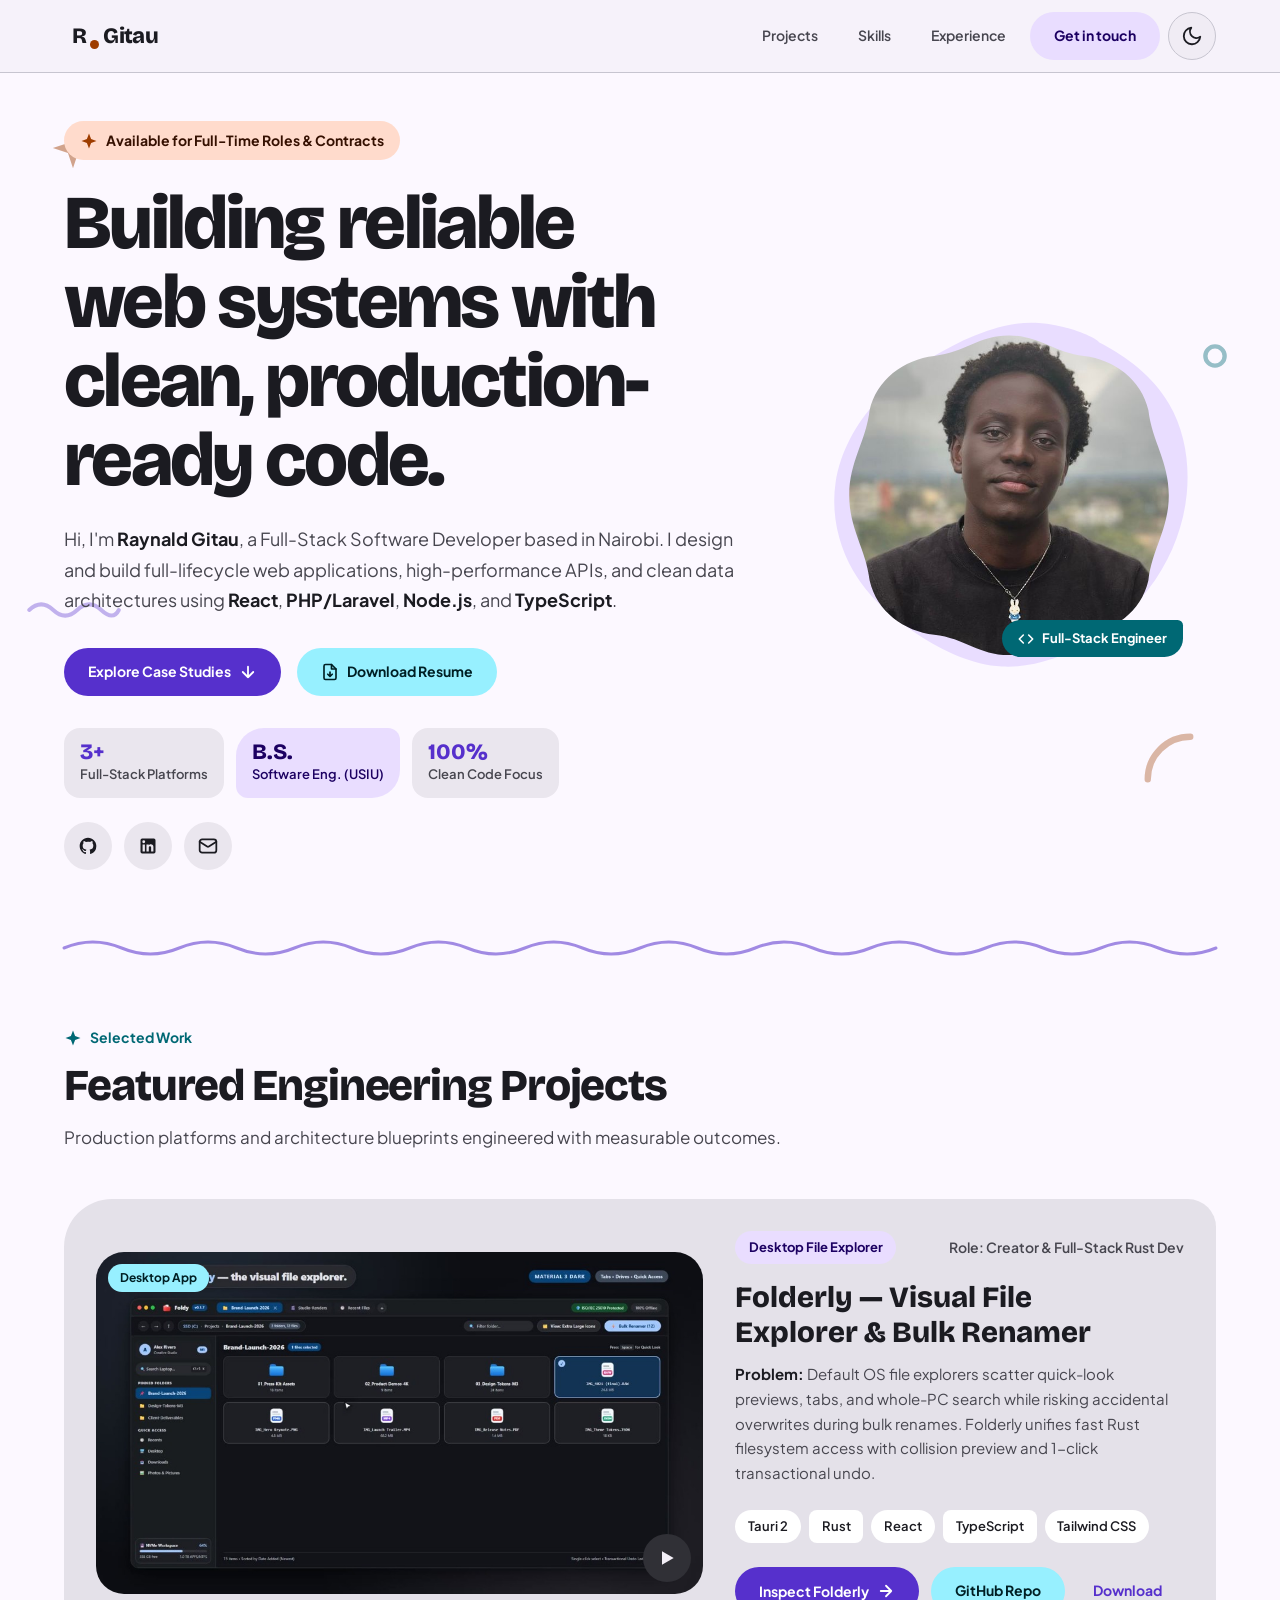
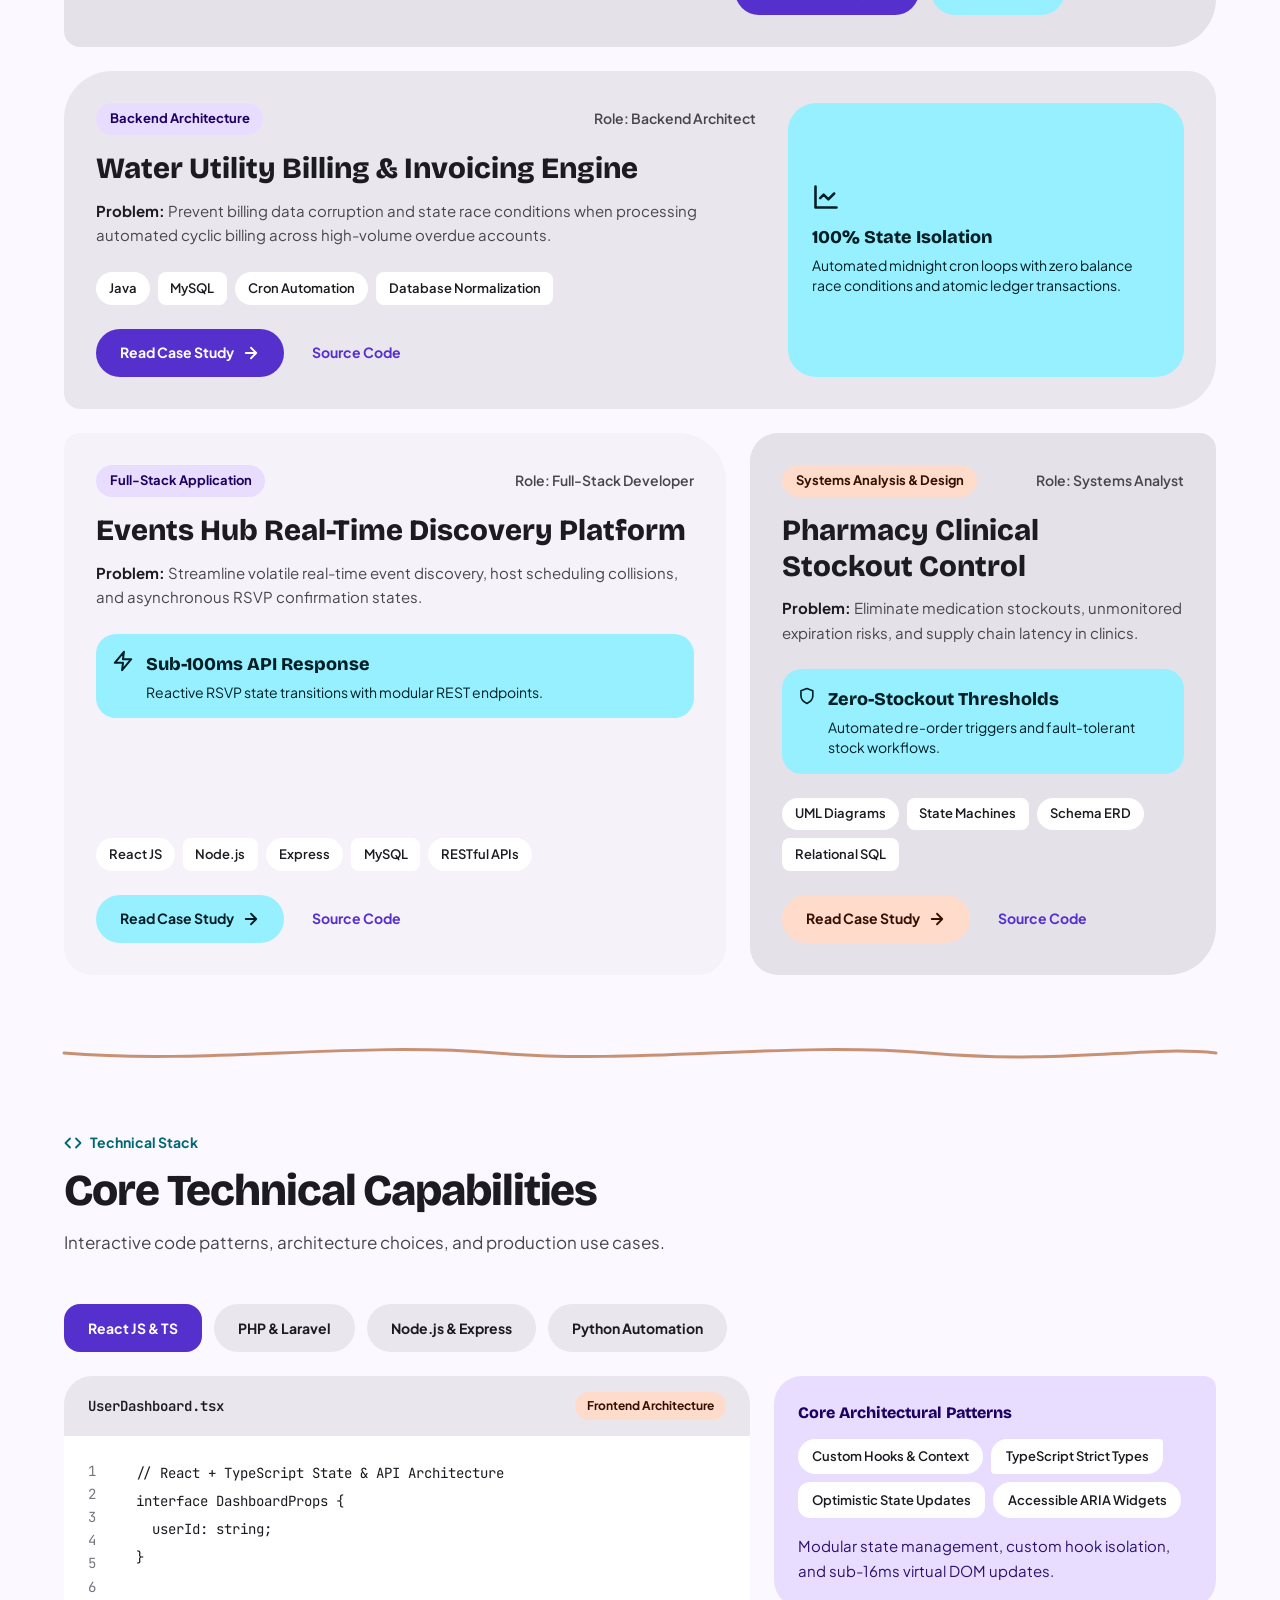
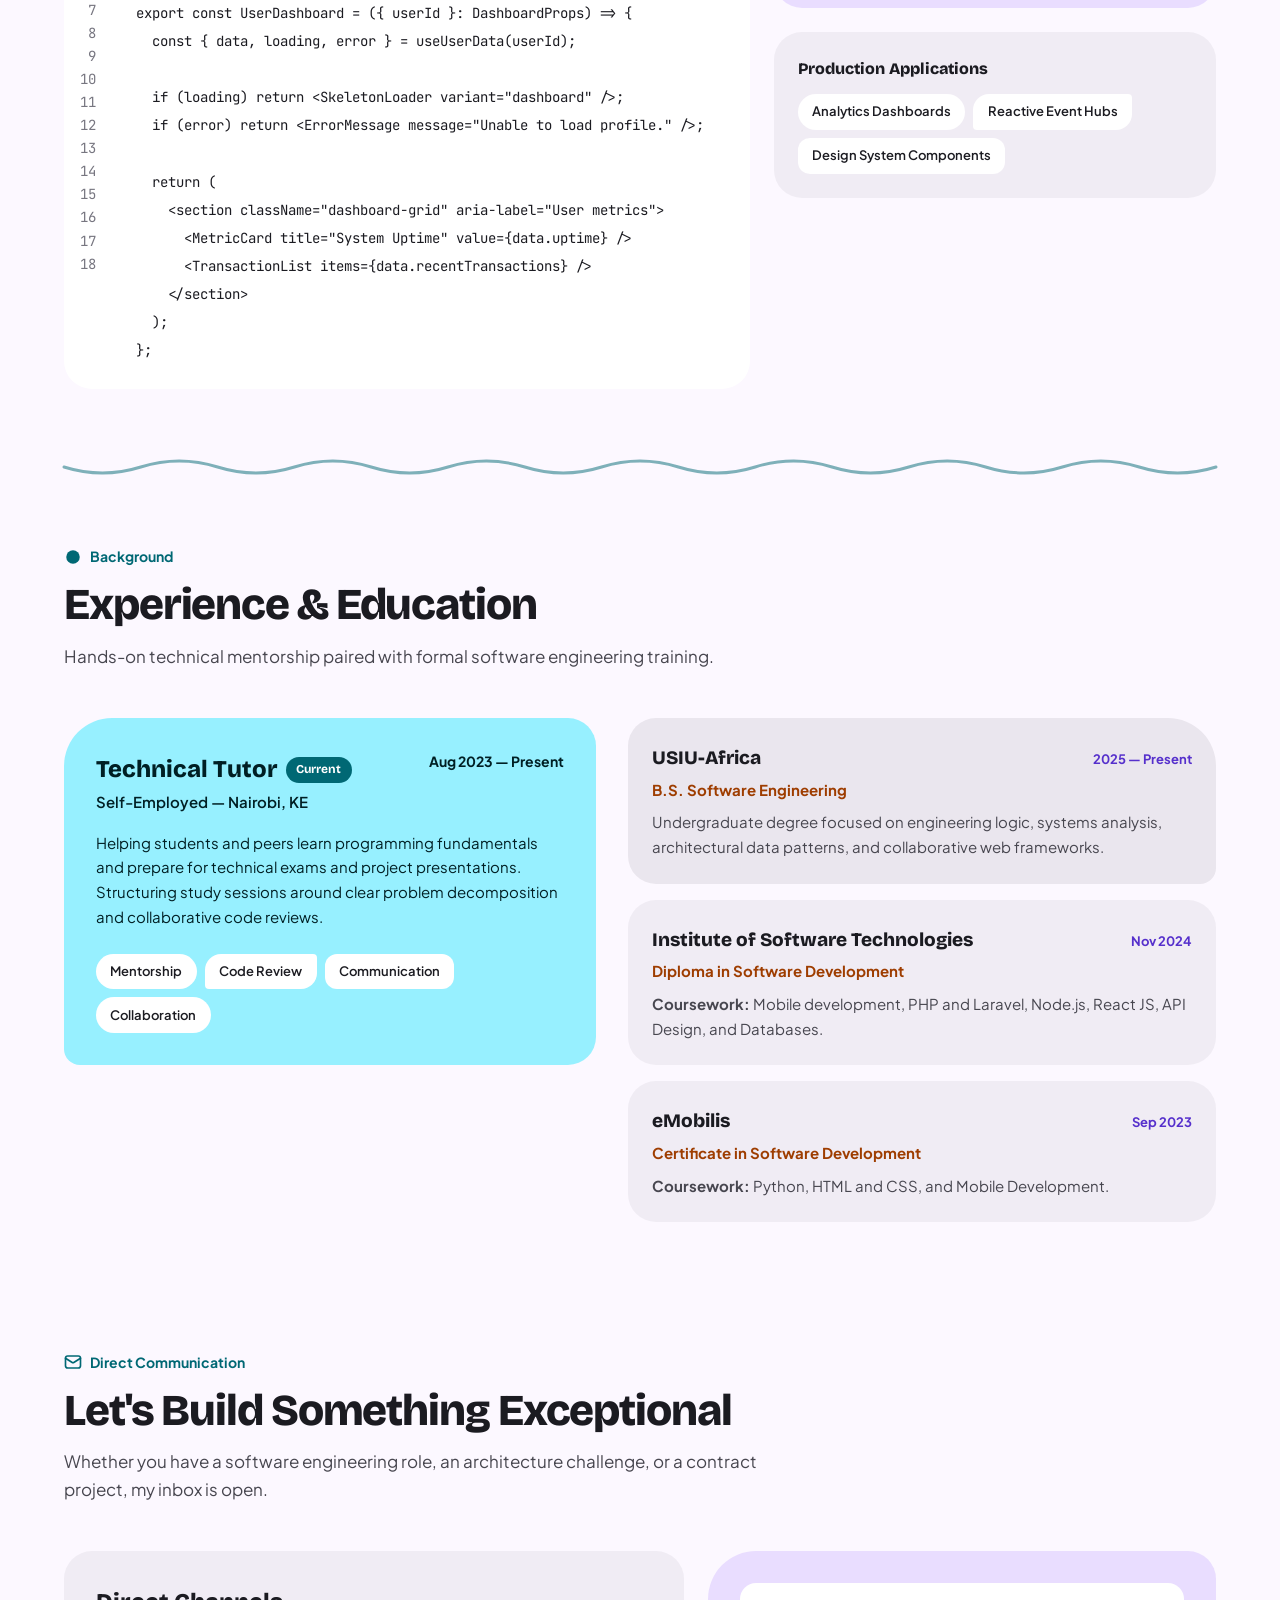
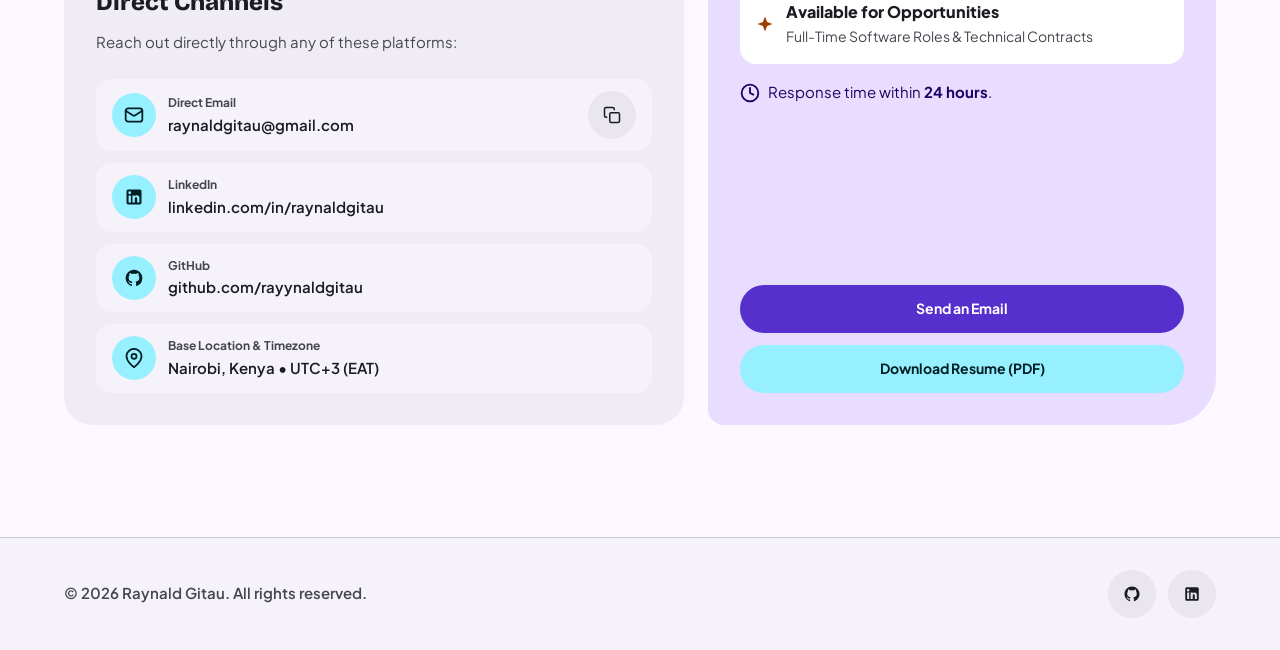
==== commit abdc338e: "feat(projects): add Folderly featured card, lazy preview video, and M3 detail modal" ====
--- a/index.html
+++ b/index.html
@@ -204,6 +204,66 @@
             </div>
 
             <div class="projects-bento">
+                <!-- Hero Featured Card: Folderly -->
+                <article class="project-card project-card--hero-featured" data-reveal style="--reveal-delay: 0ms;">
+                    <div class="project-media-shell">
+                        <video
+                            id="folderly-preview-video"
+                            class="project-preview-video"
+                            muted
+                            loop
+                            playsinline
+                            preload="none"
+                            poster="assets/folderly-poster.jpg"
+                            aria-label="Preview of Folderly file explorer showing pinned folders, quick-access drives, tabbed browsing, extra-large icons, quick-look spacebar preview, and bulk renamer."
+                        >
+                            <source src="assets/folderly-preview.webm" type="video/webm">
+                            <source src="assets/folderly-preview.mp4" type="video/mp4">
+                        </video>
+                        <span class="video-status-badge" aria-hidden="true">Desktop App</span>
+                        <button type="button" class="video-play-toggle" id="folderly-preview-toggle" aria-label="Play Folderly preview video" aria-pressed="false">
+                            <svg class="icon-play" width="20" height="20" viewBox="0 0 24 24" fill="currentColor" aria-hidden="true">
+                                <polygon points="6 4 20 12 6 20 6 4"/>
+                            </svg>
+                            <svg class="icon-pause" width="20" height="20" viewBox="0 0 24 24" fill="currentColor" aria-hidden="true" style="display:none">
+                                <rect x="6" y="4" width="4" height="16"/><rect x="14" y="4" width="4" height="16"/>
+                            </svg>
+                        </button>
+                    </div>
+
+                    <div class="project-card-main">
+                        <div class="project-card-meta">
+                            <span class="project-type-pill">Desktop File Explorer</span>
+                            <span class="project-role-text">Role: Creator &amp; Full-Stack Rust Dev</span>
+                        </div>
+                        <h3 class="project-card-title">Folderly &mdash; Visual File Explorer &amp; Bulk Renamer</h3>
+                        <p class="project-problem">
+                            <strong>Problem:</strong> Default OS file explorers scatter quick-look previews, tabs, and whole-PC search while risking accidental overwrites during bulk renames. Folderly unifies fast Rust filesystem access with collision preview and 1-click transactional undo.
+                        </p>
+                        <ul class="project-chip-list" aria-label="Technologies used">
+                            <li>Tauri 2</li>
+                            <li>Rust</li>
+                            <li>React</li>
+                            <li>TypeScript</li>
+                            <li>Tailwind CSS</li>
+                        </ul>
+                        <div class="project-card-actions">
+                            <button type="button" class="btn btn-primary" id="open-folderly-modal">
+                                <span>Inspect Folderly</span>
+                                <svg width="18" height="18" viewBox="0 0 24 24" fill="none" stroke="currentColor" stroke-width="2.4" stroke-linecap="round" stroke-linejoin="round" aria-hidden="true">
+                                    <path d="M5 12h14M12 5l7 7-7 7"/>
+                                </svg>
+                            </button>
+                            <a href="https://github.com/rayynaldgitau/Folderly-" target="_blank" rel="noopener noreferrer" class="btn btn-secondary" aria-label="View Folderly source code on GitHub (opens in new window)">
+                                <span>GitHub Repo</span>
+                            </a>
+                            <a href="https://github.com/rayynaldgitau/Folderly-/releases/latest" target="_blank" rel="noopener noreferrer" class="btn btn-text" aria-label="Download latest Folderly release for macOS or Windows (opens in new window)">
+                                <span>Download</span>
+                            </a>
+                        </div>
+                    </div>
+                </article>
+
                 <!-- Featured Full-Width Card -->
                 <article class="project-card project-card--featured" data-reveal style="--reveal-delay: 0ms;">
                     <div class="project-card-main">
@@ -583,6 +643,83 @@
         </div>
     </footer>
 
+    <!-- Folderly Detail Modal -->
+    <dialog class="m3-dialog" id="folderly-modal" closedby="any" aria-labelledby="folderly-modal-title">
+        <div class="m3-dialog-inner">
+            <div class="m3-dialog-header">
+                <div>
+                    <span class="project-type-pill">Desktop File Explorer</span>
+                    <h2 id="folderly-modal-title" class="section-title" style="margin-top: 0.5rem; margin-bottom: 0.25rem;">Folderly</h2>
+                    <p class="section-subtitle" style="margin-bottom: 0;">Visual file explorer and safe bulk-renamer desktop app for macOS and Windows.</p>
+                </div>
+                <button type="button" class="m3-dialog-close" id="close-folderly-modal" aria-label="Close Folderly details">
+                    <svg width="22" height="22" viewBox="0 0 24 24" fill="none" stroke="currentColor" stroke-width="2.2" stroke-linecap="round" aria-hidden="true">
+                        <path d="M18 6L6 18M6 6l12 12"/>
+                    </svg>
+                </button>
+            </div>
+
+            <div class="m3-dialog-video-wrap">
+                <video
+                    id="folderly-modal-video"
+                    class="m3-dialog-video"
+                    controls
+                    muted
+                    playsinline
+                    preload="none"
+                    poster="assets/folderly-poster.jpg"
+                    aria-label="Full demo of Folderly file explorer showing pinned folders, quick-access drives, tabbed navigation, extra-large icons, spacebar quick-look preview, and bulk renamer."
+                >
+                    <source src="assets/folderly-preview.webm" type="video/webm">
+                    <source src="assets/folderly-preview.mp4" type="video/mp4">
+                </video>
+            </div>
+            <p class="visually-hidden">Silent 20-second demo showing Folderly's sidebar drives, pinned folders, multi-tab workspace, extra-large file icons, Quick Look preview, and bulk rename toolbar.</p>
+
+            <div class="m3-dialog-grid">
+                <div class="m3-dialog-panel">
+                    <h3>Problem It Solves</h3>
+                    <p class="case-card-body">
+                        Default OS file explorers lack safe bulk-renaming previews, scatter quick-look and whole-PC search across separate tools, and expose critical folders to accidental deletion. Folderly pairs fast native Rust filesystem operations with collision detection before disk writes, a 1-click transactional undo ledger, and protected OS directory guards.
+                    </p>
+                </div>
+
+                <div class="m3-dialog-panel">
+                    <h3>Key Features</h3>
+                    <ul class="m3-dialog-features">
+                        <li><strong>Quick Look (<code>P</code> / <code>Space</code>):</strong> Instant preview for images, video, audio waveforms, code, PDFs, and folders.</li>
+                        <li><strong>Tabbed Browsing (<code>Ctrl+T</code> / <code>Ctrl+W</code>):</strong> Multi-tab workspace with drag-and-drop support.</li>
+                        <li><strong>Universal Search (<code>Ctrl+K</code>):</strong> Spotlight-style command palette across local drives.</li>
+                        <li><strong>Safe Bulk Renamer:</strong> Collision detection preview and 1-click transactional undo ledger.</li>
+                        <li><strong>Safety &amp; Privacy:</strong> Blocks root/system deletion, hardened Tauri v2 CSP, 100% offline with zero telemetry.</li>
+                    </ul>
+                </div>
+            </div>
+
+            <div>
+                <h3 style="font-size: 0.9375rem; font-weight: 800; margin-bottom: 0.5rem;">Tech Stack</h3>
+                <div class="m3-chip-group">
+                    <span class="m3-chip">Tauri 2</span>
+                    <span class="m3-chip">Rust</span>
+                    <span class="m3-chip">React</span>
+                    <span class="m3-chip">TypeScript</span>
+                    <span class="m3-chip">Tailwind CSS</span>
+                </div>
+            </div>
+
+            <div class="m3-dialog-actions">
+                <a href="https://github.com/rayynaldgitau/Folderly-" target="_blank" rel="noopener noreferrer" class="btn btn-primary">
+                    <span>GitHub Repo</span>
+                    <span class="visually-hidden">(opens in new window)</span>
+                </a>
+                <a href="https://github.com/rayynaldgitau/Folderly-/releases/latest" target="_blank" rel="noopener noreferrer" class="btn btn-secondary">
+                    <span>Download (macOS / Windows)</span>
+                    <span class="visually-hidden">(opens in new window)</span>
+                </a>
+            </div>
+        </div>
+    </dialog>
+
     <script src="script.js"></script>
 </body>
 </html>
--- a/styles.css
+++ b/styles.css
@@ -817,6 +817,67 @@
     gap: var(--md-sys-space-8);
     background-color: var(--md-sys-color-surface-container-high);
     border-radius: var(--md-sys-shape-corner-extra-extra-large) var(--md-sys-shape-corner-extra-large) var(--md-sys-shape-corner-extra-extra-large) var(--md-sys-shape-corner-large);
+}
+
+.project-card--hero-featured {
+    grid-column: span 12;
+    display: grid;
+    grid-template-columns: 1.15fr 0.85fr;
+    gap: var(--md-sys-space-8);
+    align-items: center;
+    background-color: var(--md-sys-color-surface-container-highest);
+    border-radius: var(--md-sys-shape-corner-extra-extra-large) var(--md-sys-shape-corner-extra-large) var(--md-sys-shape-corner-extra-extra-large) var(--md-sys-shape-corner-large);
+    padding: var(--md-sys-space-8);
+}
+
+.project-media-shell {
+    position: relative;
+    border-radius: var(--md-sys-shape-corner-extra-large);
+    overflow: hidden;
+    aspect-ratio: 16 / 9;
+    background-color: var(--md-sys-color-surface-container-lowest);
+}
+
+.project-preview-video {
+    width: 100%;
+    height: 100%;
+    object-fit: cover;
+    display: block;
+}
+
+.video-play-toggle {
+    position: absolute;
+    right: var(--md-sys-space-3);
+    bottom: var(--md-sys-space-3);
+    min-width: var(--md-sys-touch-target);
+    min-height: var(--md-sys-touch-target);
+    border-radius: var(--md-sys-shape-corner-full);
+    border: none;
+    background-color: var(--md-sys-color-inverse-surface);
+    color: var(--md-sys-color-inverse-on-surface);
+    display: inline-flex;
+    align-items: center;
+    justify-content: center;
+    cursor: pointer;
+    transition: transform var(--duration-press) var(--ease-out), border-radius var(--duration-morph) var(--ease-out);
+}
+
+.video-play-toggle:active {
+    transform: scale(0.95);
+    border-radius: var(--md-sys-shape-corner-medium);
+}
+
+.video-status-badge {
+    position: absolute;
+    left: var(--md-sys-space-3);
+    top: var(--md-sys-space-3);
+    background-color: var(--md-sys-color-secondary-container);
+    color: var(--md-sys-color-on-secondary-container);
+    font-size: 0.75rem;
+    font-weight: 700;
+    padding: 0.25rem 0.75rem;
+    border-radius: var(--md-sys-shape-corner-full);
+    pointer-events: none;
 }
 
 .project-card--left {
@@ -1533,19 +1594,187 @@
 }
 
 /* ==========================================================================
+   M3 Expressive Project Detail Modal (<dialog> + @starting-style top-layer)
+   ========================================================================== */
+.m3-dialog {
+    background-color: var(--md-sys-color-surface-container-low);
+    color: var(--md-sys-color-on-surface);
+    border: none;
+    border-radius: var(--md-sys-shape-corner-extra-large);
+    max-width: 880px;
+    width: calc(100% - 2rem);
+    max-height: 90dvh;
+    margin: auto;
+    padding: 0;
+    overflow-y: auto;
+    opacity: 0;
+    transition-property: opacity, transform, display, overlay;
+    transition-duration: 280ms;
+    transition-timing-function: var(--ease-out);
+    transition-behavior: allow-discrete;
+}
+
+@media (prefers-reduced-motion: no-preference) {
+    .m3-dialog {
+        transform: scale(0.94);
+    }
+}
+
+.m3-dialog[open] {
+    opacity: 1;
+}
+
+@starting-style {
+    .m3-dialog[open] {
+        opacity: 0;
+    }
+}
+
+@media (prefers-reduced-motion: no-preference) {
+    .m3-dialog[open] {
+        transform: scale(1);
+    }
+
+    @starting-style {
+        .m3-dialog[open] {
+            transform: scale(0.94);
+        }
+    }
+}
+
+.m3-dialog::backdrop {
+    background-color: rgba(19, 19, 24, 0);
+    transition-property: background-color, display, overlay;
+    transition-duration: 280ms;
+    transition-timing-function: var(--ease-out);
+    transition-behavior: allow-discrete;
+}
+
+.m3-dialog[open]::backdrop {
+    background-color: rgba(19, 19, 24, 0.72);
+}
+
+@starting-style {
+    .m3-dialog[open]::backdrop {
+        background-color: rgba(19, 19, 24, 0);
+    }
+}
+
+@media (prefers-reduced-motion: reduce) {
+    .m3-dialog,
+    .m3-dialog::backdrop {
+        transition-duration: 120ms;
+    }
+}
+
+.m3-dialog-inner {
+    padding: var(--md-sys-space-6) var(--md-sys-space-8) var(--md-sys-space-8);
+    display: flex;
+    flex-direction: column;
+    gap: var(--md-sys-space-6);
+}
+
+.m3-dialog-header {
+    display: flex;
+    justify-content: space-between;
+    align-items: flex-start;
+    gap: var(--md-sys-space-4);
+}
+
+.m3-dialog-close {
+    min-width: var(--md-sys-touch-target);
+    min-height: var(--md-sys-touch-target);
+    border-radius: var(--md-sys-shape-corner-full);
+    border: none;
+    background-color: var(--md-sys-color-surface-container-highest);
+    color: var(--md-sys-color-on-surface);
+    display: inline-flex;
+    align-items: center;
+    justify-content: center;
+    cursor: pointer;
+    flex-shrink: 0;
+    transition: transform var(--duration-press) var(--ease-out), background-color var(--duration-hover) var(--ease-out);
+}
+
+.m3-dialog-close:active {
+    transform: scale(0.95);
+}
+
+@media (hover: hover) and (pointer: fine) {
+    .m3-dialog-close:hover {
+        background-color: var(--md-sys-color-primary);
+        color: var(--md-sys-color-on-primary);
+    }
+}
+
+.m3-dialog-video-wrap {
+    border-radius: var(--md-sys-shape-corner-large-increased);
+    overflow: hidden;
+    background-color: var(--md-sys-color-surface-container-lowest);
+    aspect-ratio: 16 / 9;
+}
+
+.m3-dialog-video {
+    width: 100%;
+    height: 100%;
+    display: block;
+    object-fit: cover;
+}
+
+.m3-dialog-grid {
+    display: grid;
+    grid-template-columns: 1fr 1fr;
+    gap: var(--md-sys-space-6);
+}
+
+.m3-dialog-panel {
+    background-color: var(--md-sys-color-surface-container);
+    border-radius: var(--md-sys-shape-corner-large-increased);
+    padding: var(--md-sys-space-6);
+}
+
+.m3-dialog-panel h3 {
+    font-size: 1.0625rem;
+    font-weight: 800;
+    margin-bottom: var(--md-sys-space-3);
+}
+
+.m3-dialog-features {
+    list-style: none;
+    display: flex;
+    flex-direction: column;
+    gap: var(--md-sys-space-2);
+    font-size: var(--md-sys-typescale-body-medium-size);
+    color: var(--md-sys-color-on-surface-variant);
+}
+
+.m3-dialog-features strong {
+    color: var(--md-sys-color-on-surface);
+}
+
+.m3-dialog-actions {
+    display: flex;
+    gap: var(--md-sys-space-3);
+    flex-wrap: wrap;
+}
+
+/* ==========================================================================
    Responsive Breakpoints (Phone & Tablet)
    ========================================================================== */
 @media (max-width: 960px) {
     .hero-container,
+    .project-card--hero-featured,
     .project-card--featured,
     .skills-showcase,
     .journey-split,
     .contact-grid,
     .case-study-header-grid,
-    .case-content-grid {
+    .case-content-grid,
+    .m3-dialog-grid {
         grid-template-columns: 1fr;
     }
 
+    .project-card--hero-featured,
     .project-card--featured,
     .project-card--left,
     .project-card--right {
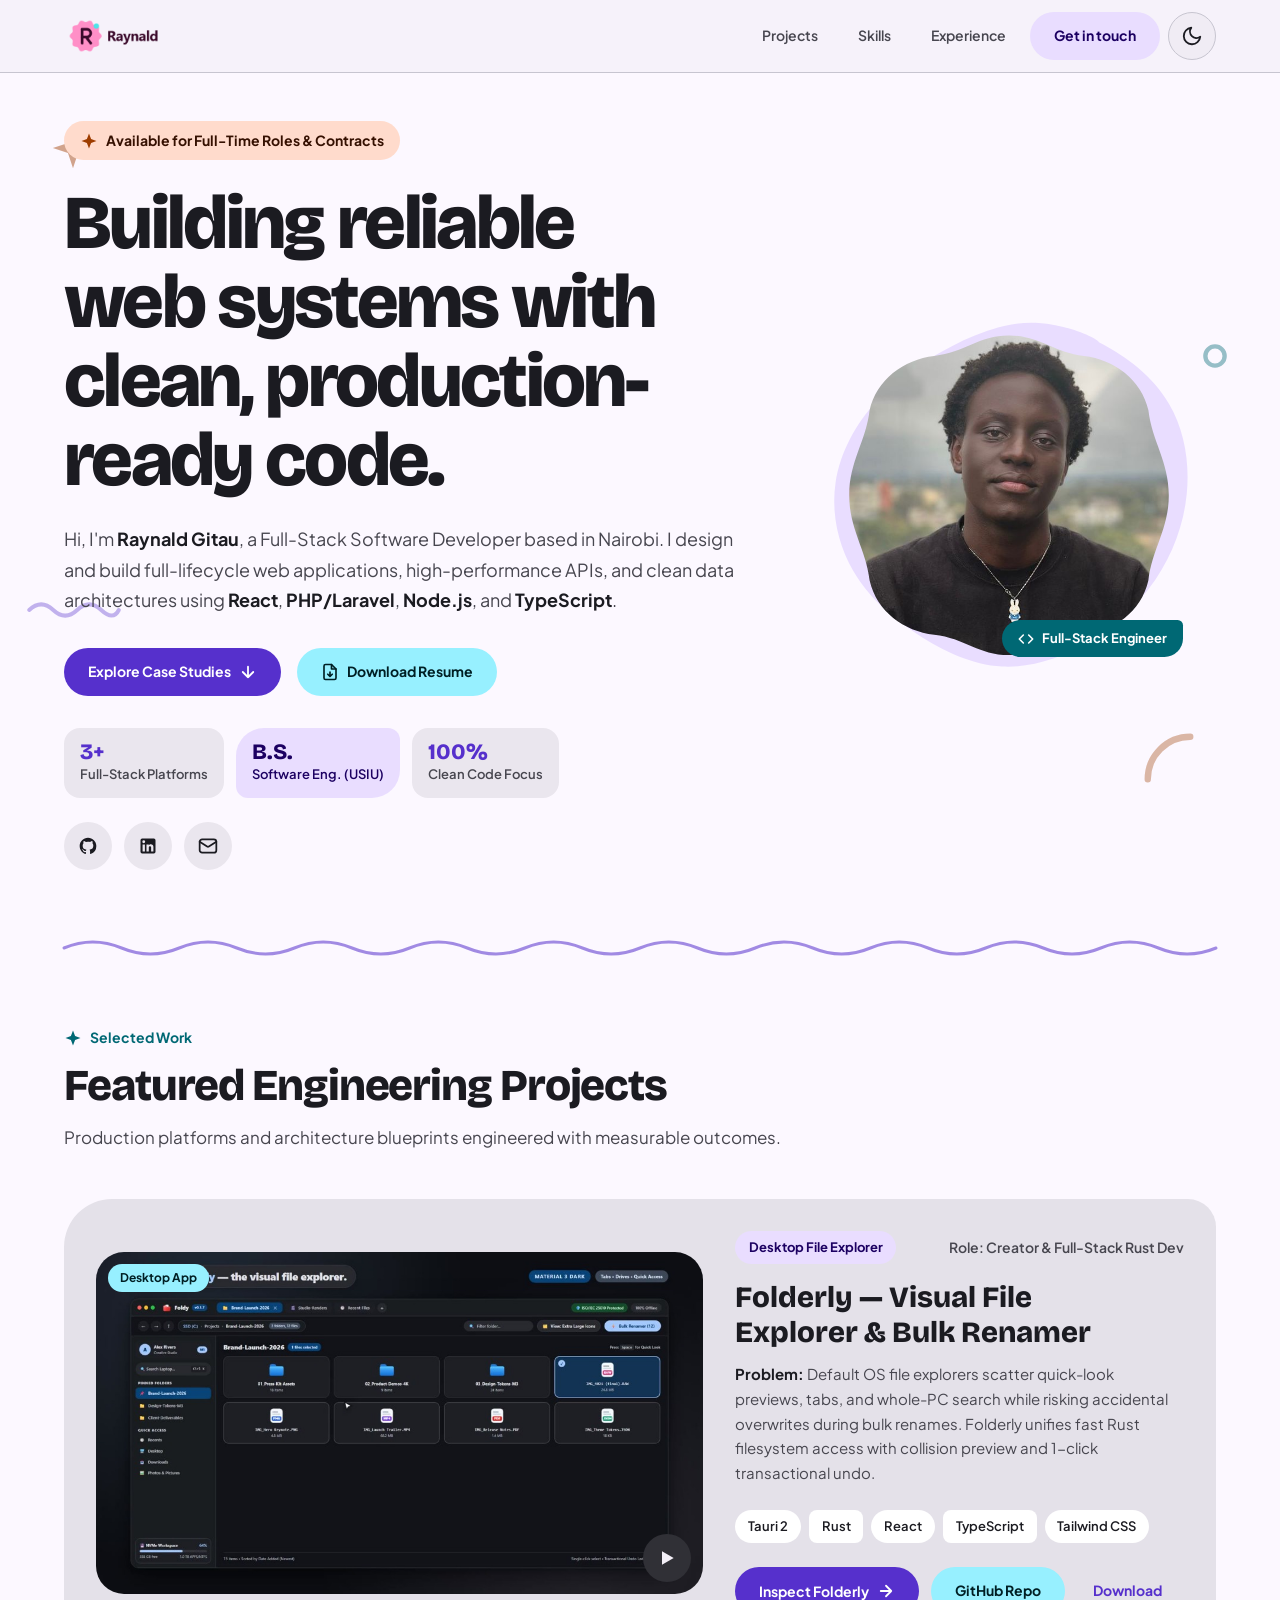
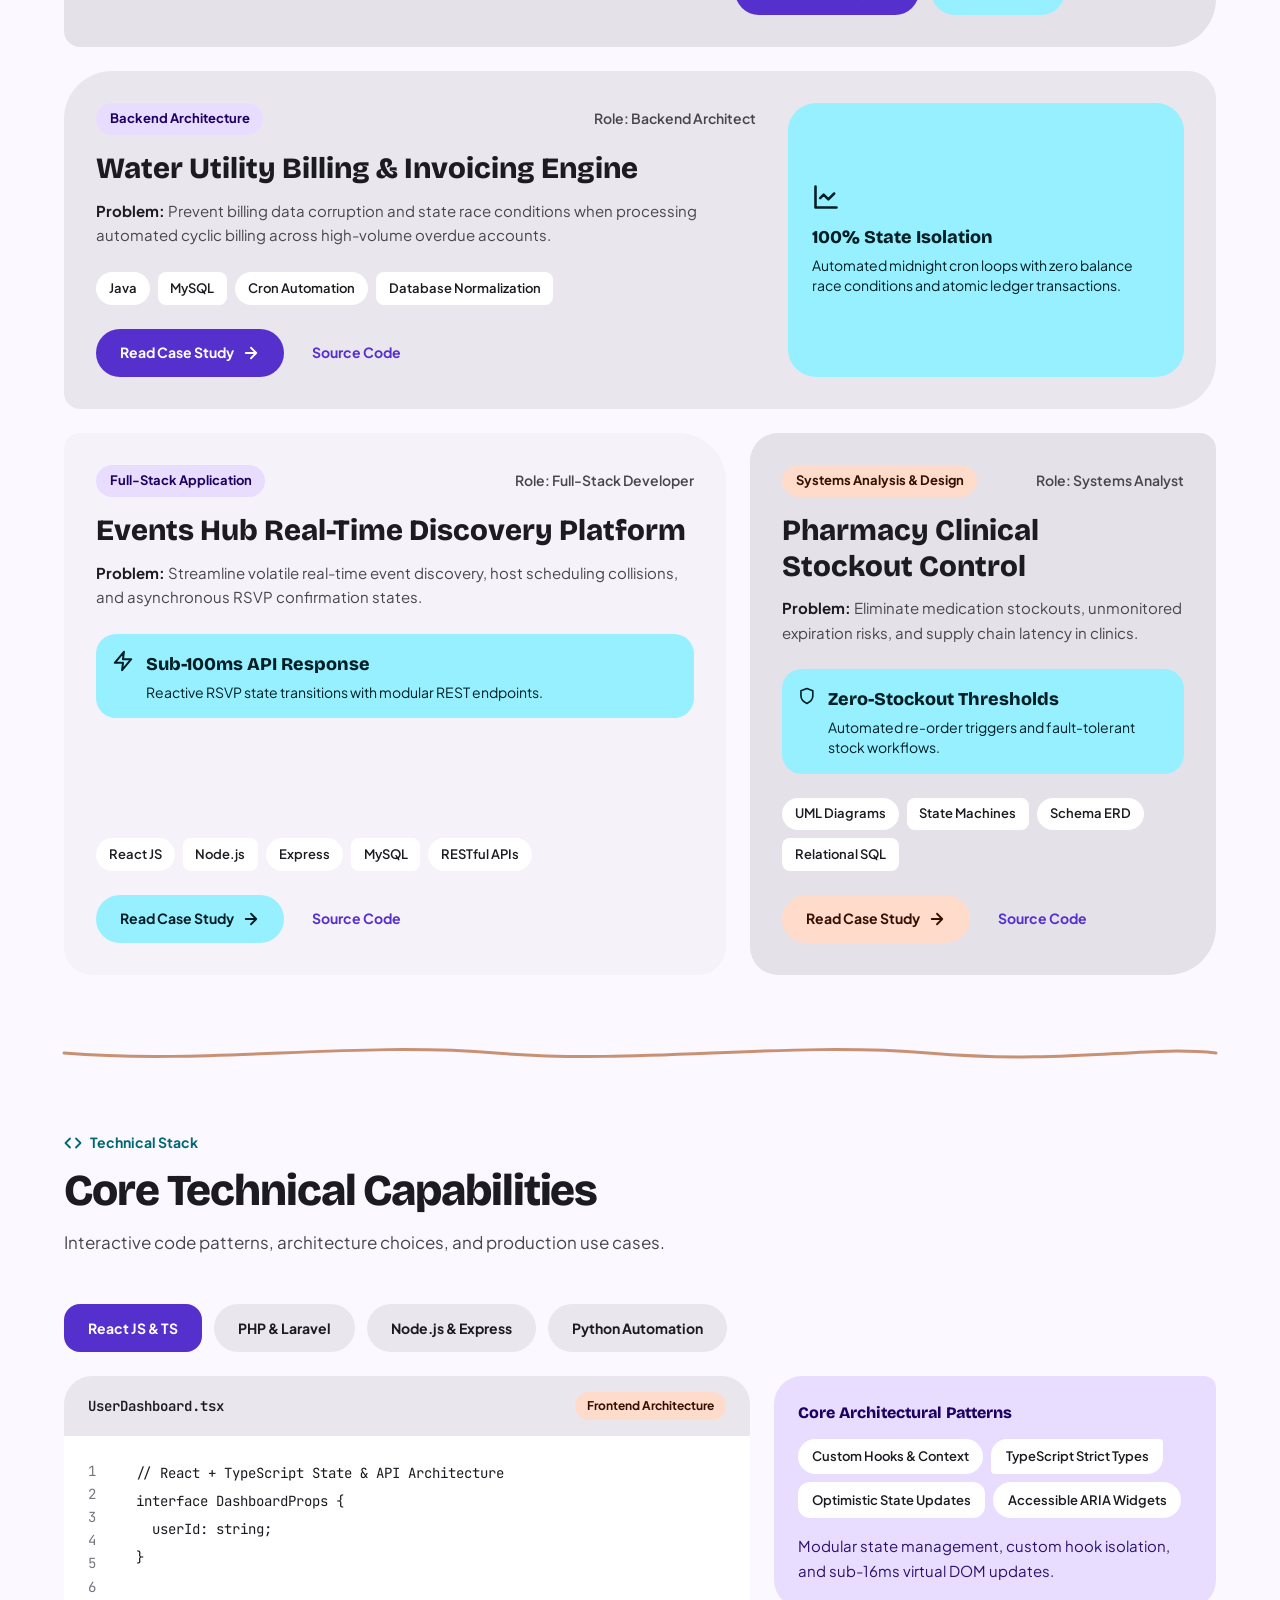
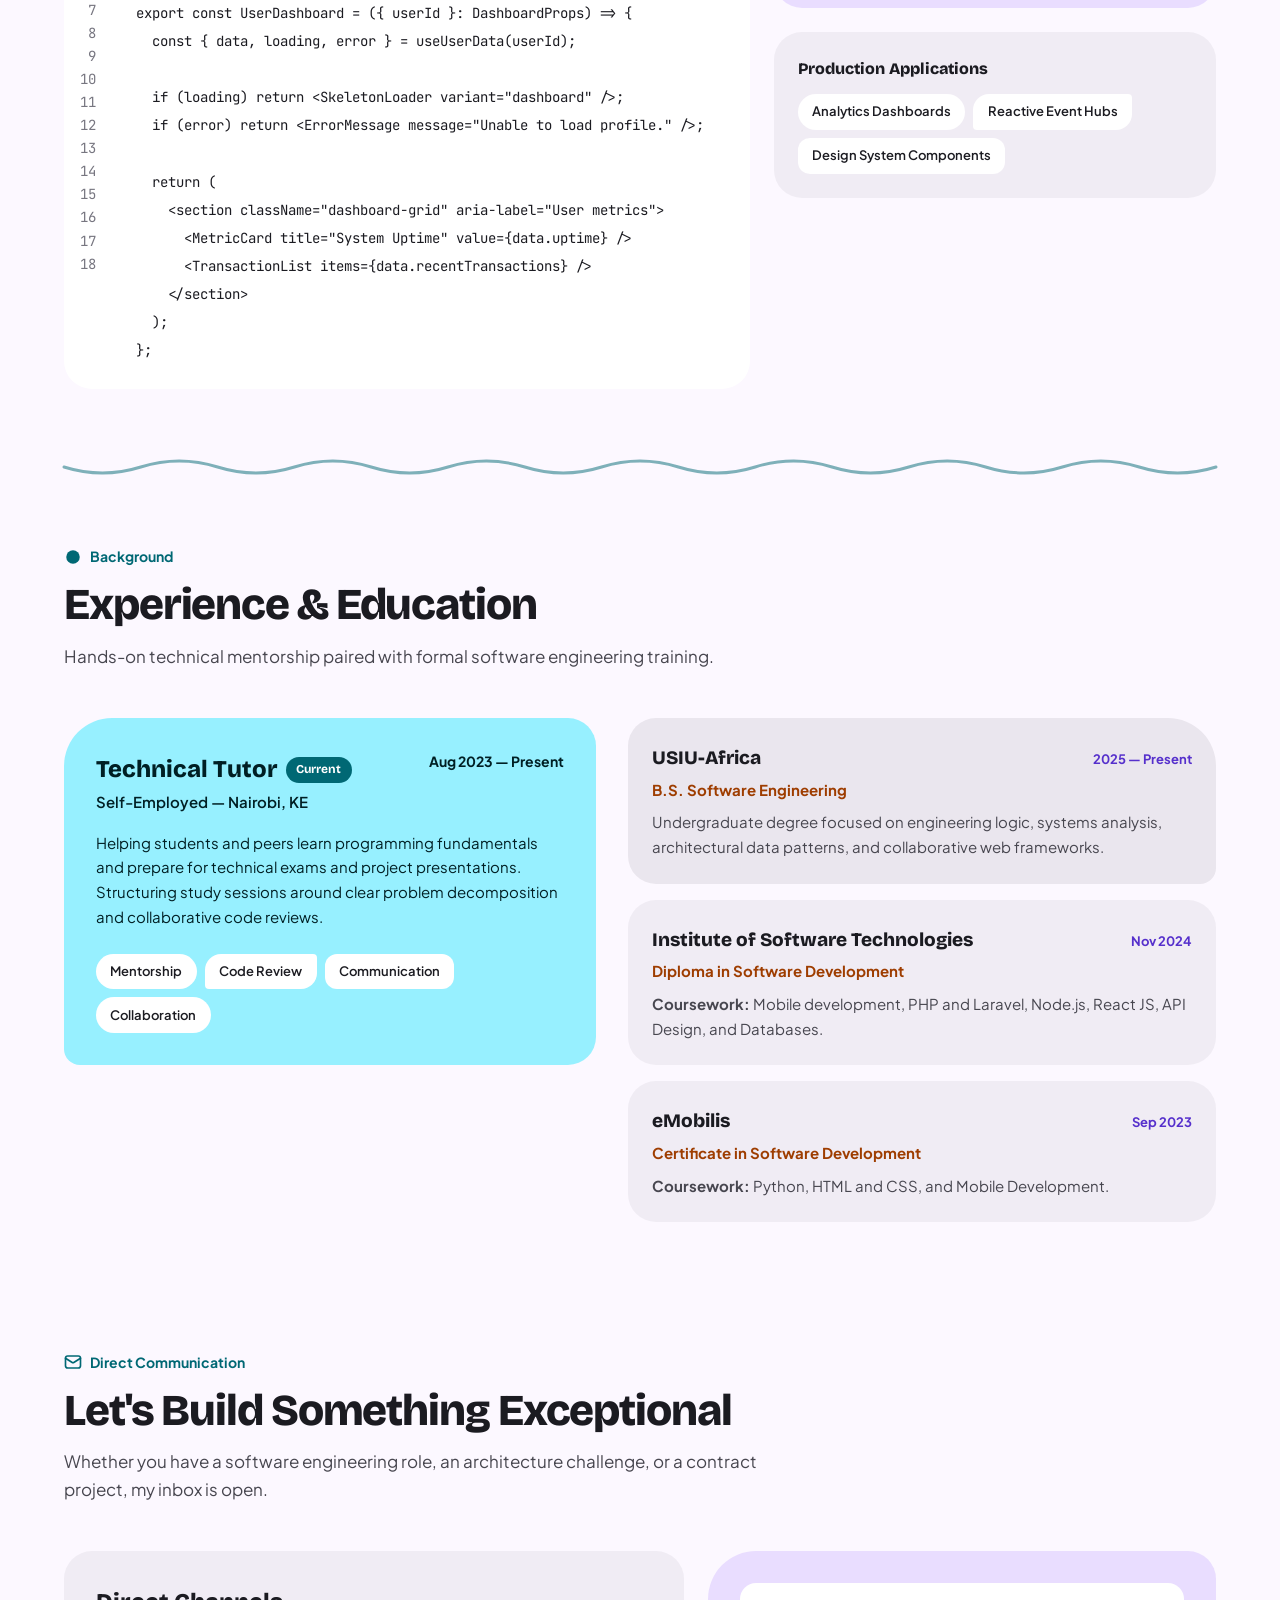
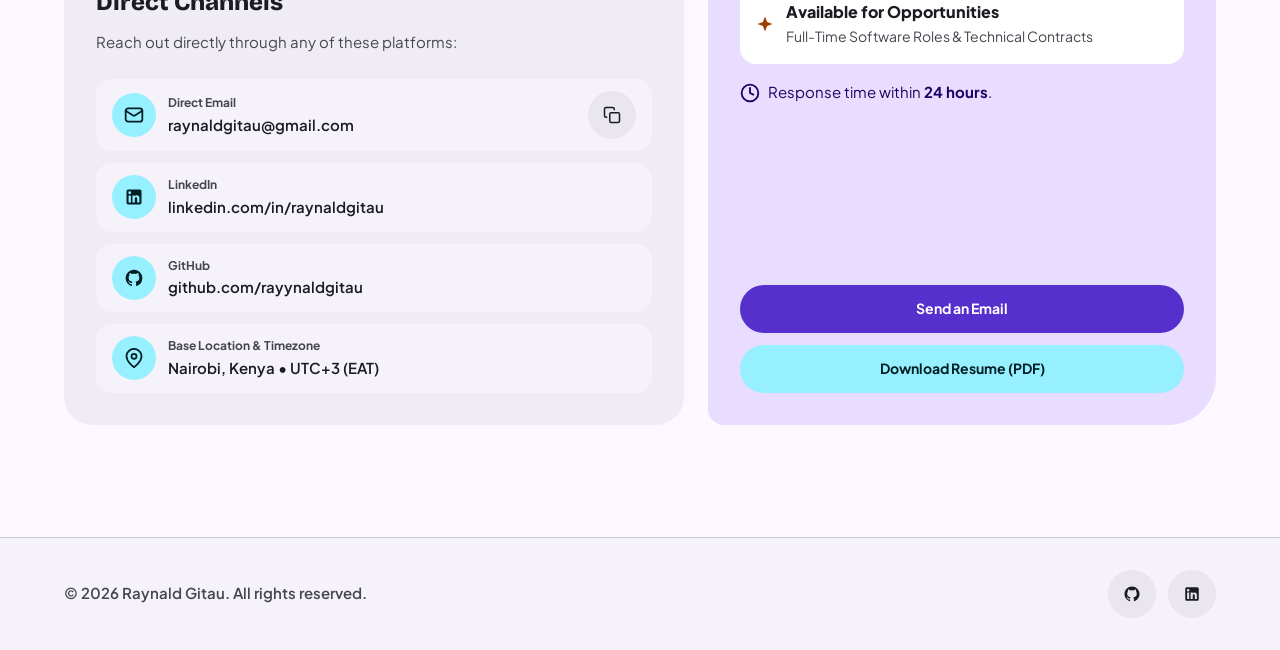
==== commit 513ebe4b: "feat(brand): replace text logo and favicons with new scalloped R wordmark and icon set" ====
--- a/index.html
+++ b/index.html
@@ -6,7 +6,7 @@
     <meta name="description" content="Raynald Gitau — Full-Stack Software Developer building reliable web applications, APIs, and data architectures with React, PHP/Laravel, Node.js, and TypeScript.">
     <title>Raynald Gitau — Full-Stack Software Developer</title>
 
-    <link rel="icon" type="image/x-icon" href="assets/favicon.ico">
+    <link rel="icon" type="image/png" sizes="512x512" href="assets/logo-mark.png">
     <link rel="apple-touch-icon" sizes="180x180" href="assets/apple-touch-icon.png">
     <link rel="icon" type="image/png" sizes="32x32" href="assets/favicon-32x32.png">
     <link rel="icon" type="image/png" sizes="16x16" href="assets/favicon-16x16.png">
@@ -58,7 +58,8 @@
     <header class="m3-app-bar">
         <nav class="nav-container" aria-label="Primary Navigation">
             <a href="#hero" class="logo-link" aria-label="Raynald Gitau — Home">
-                <span>R</span><span class="logo-dot" aria-hidden="true"></span><span>Gitau</span>
+                <img src="assets/logo-light.png" alt="Raynald" class="logo-img logo-img-light" width="115" height="40">
+                <img src="assets/logo-dark.png" alt="Raynald" class="logo-img logo-img-dark" width="115" height="40">
             </a>
 
             <div class="nav-actions-right">
--- a/styles.css
+++ b/styles.css
@@ -320,28 +320,34 @@
 
 .logo-link {
     text-decoration: none;
-    font-family: var(--md-ref-typeface-brand);
-    font-size: 1.375rem;
-    font-weight: 800;
-    color: var(--md-sys-color-on-surface);
-    letter-spacing: -0.03em;
     min-height: var(--md-sys-touch-target);
-    padding: 0 var(--md-sys-space-2);
+    padding: 0 var(--md-sys-space-1);
     display: inline-flex;
     align-items: center;
-    gap: 2px;
-    border-radius: var(--md-sys-shape-corner-full);
-}
-
-.logo-dot {
-    display: inline-block;
-    width: 9px;
-    height: 9px;
-    border-radius: var(--md-sys-shape-corner-full);
-    background-color: var(--md-sys-color-tertiary);
-    margin: 0 2px;
-    align-self: flex-end;
-    margin-bottom: 11px;
+    border-radius: var(--md-sys-shape-corner-full);
+    transition: transform var(--duration-press) var(--ease-out);
+}
+
+.logo-link:active {
+    transform: scale(0.97);
+}
+
+.logo-img {
+    height: 40px;
+    width: auto;
+    display: block;
+}
+
+.logo-img-dark {
+    display: none;
+}
+
+[data-scheme="dark"] .logo-img-light {
+    display: none;
+}
+
+[data-scheme="dark"] .logo-img-dark {
+    display: block;
 }
 
 .nav-actions-right {
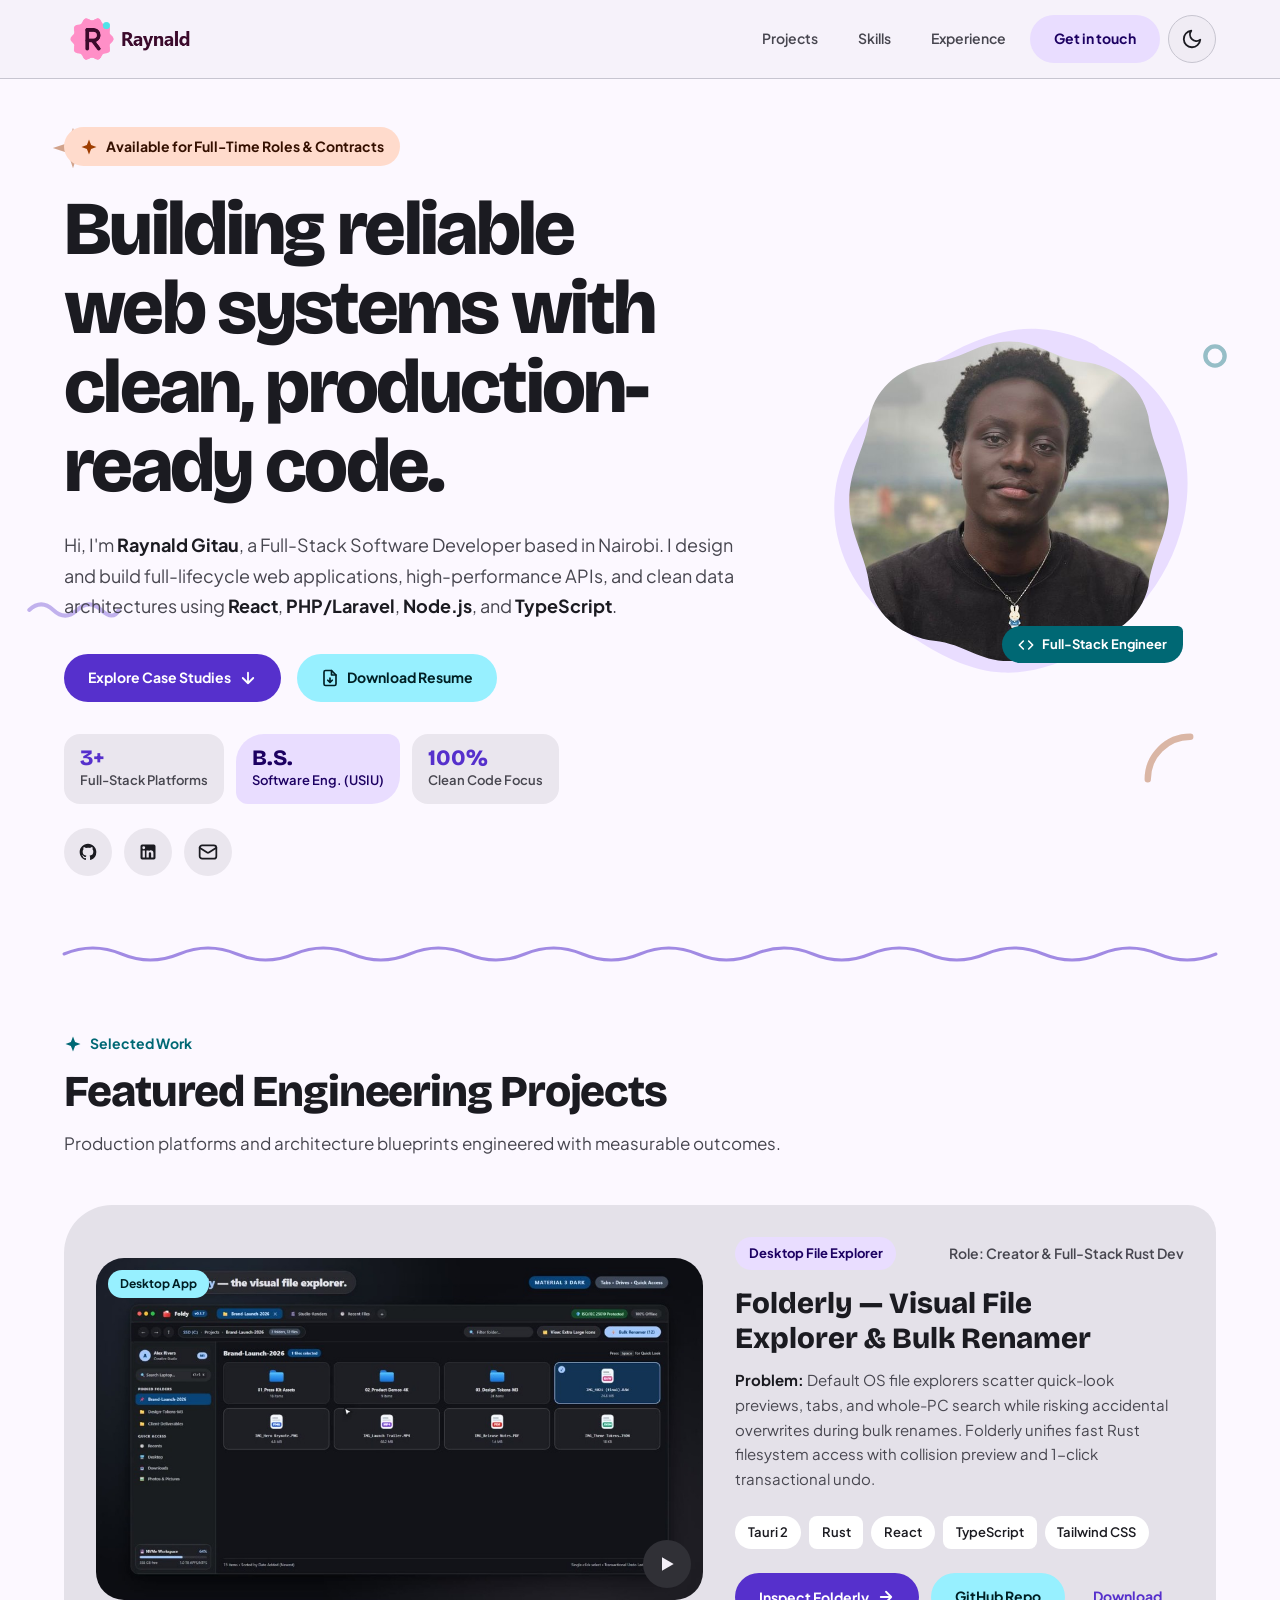
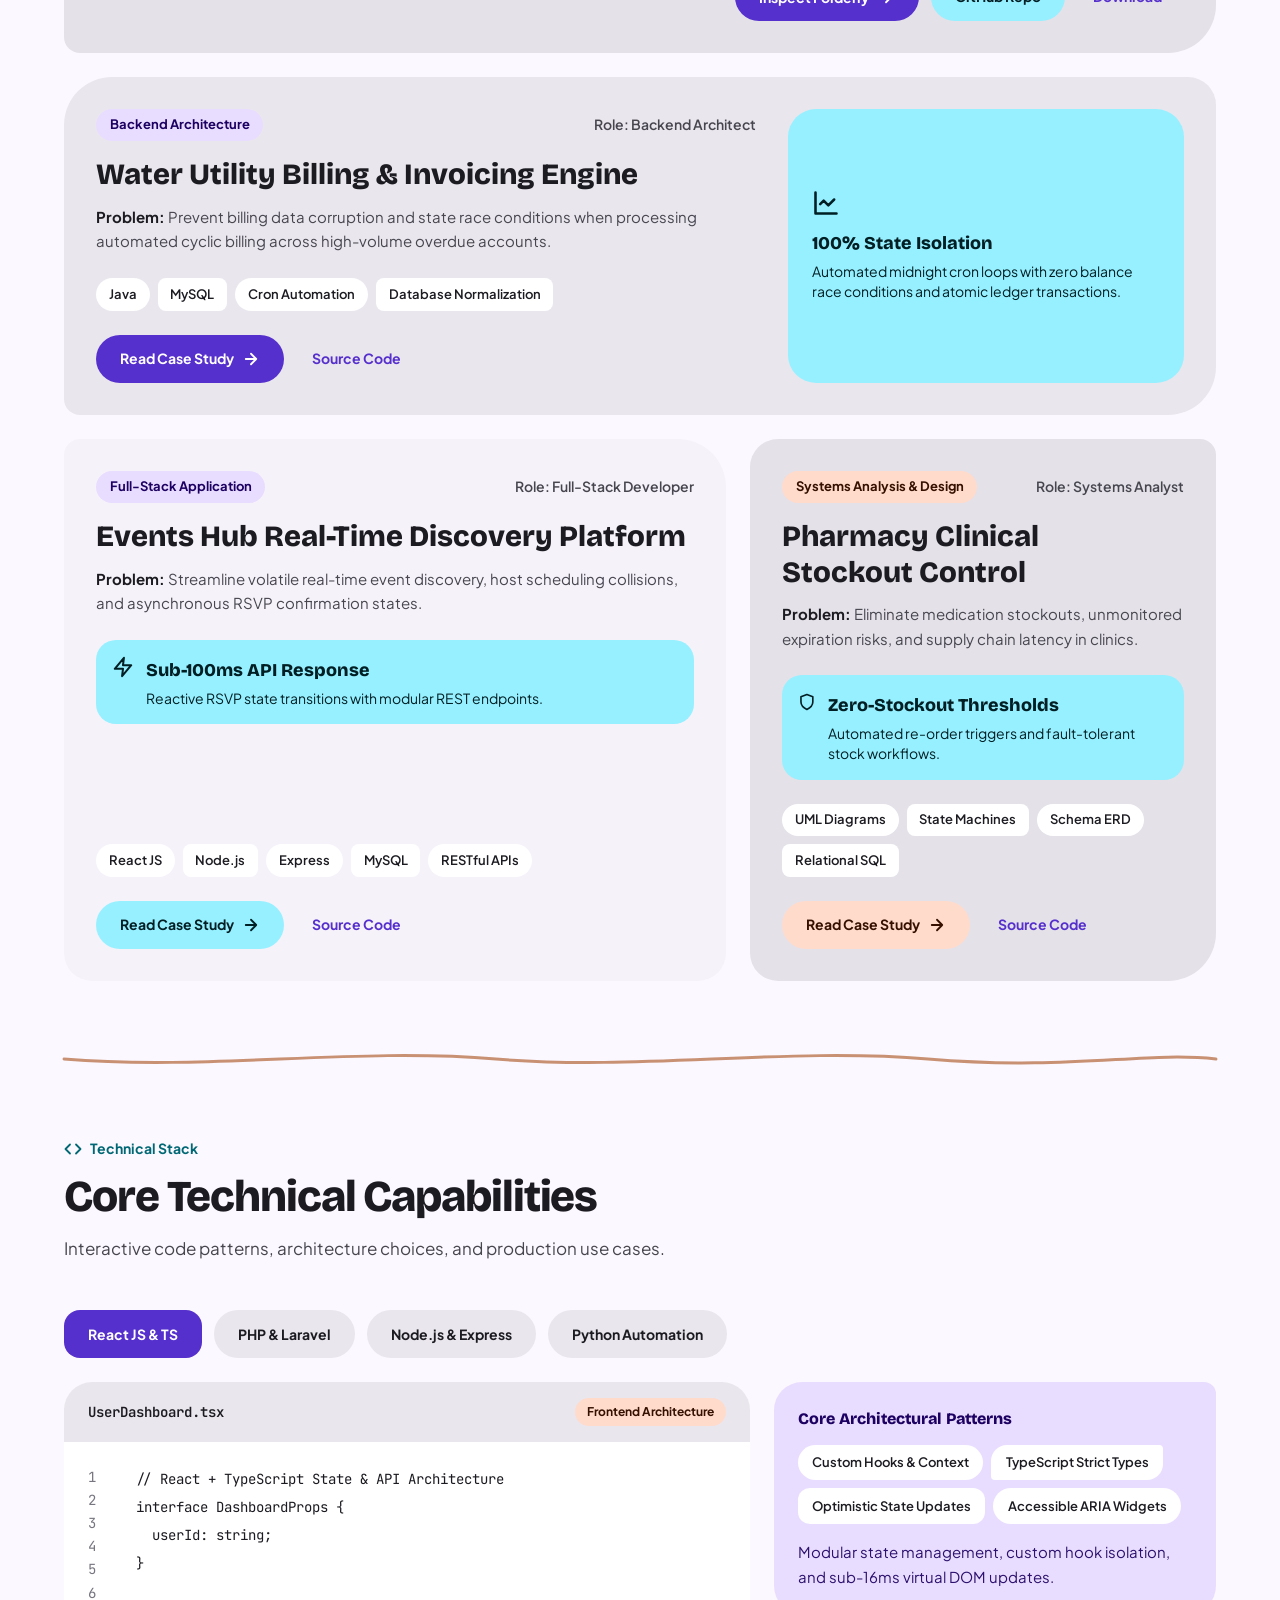
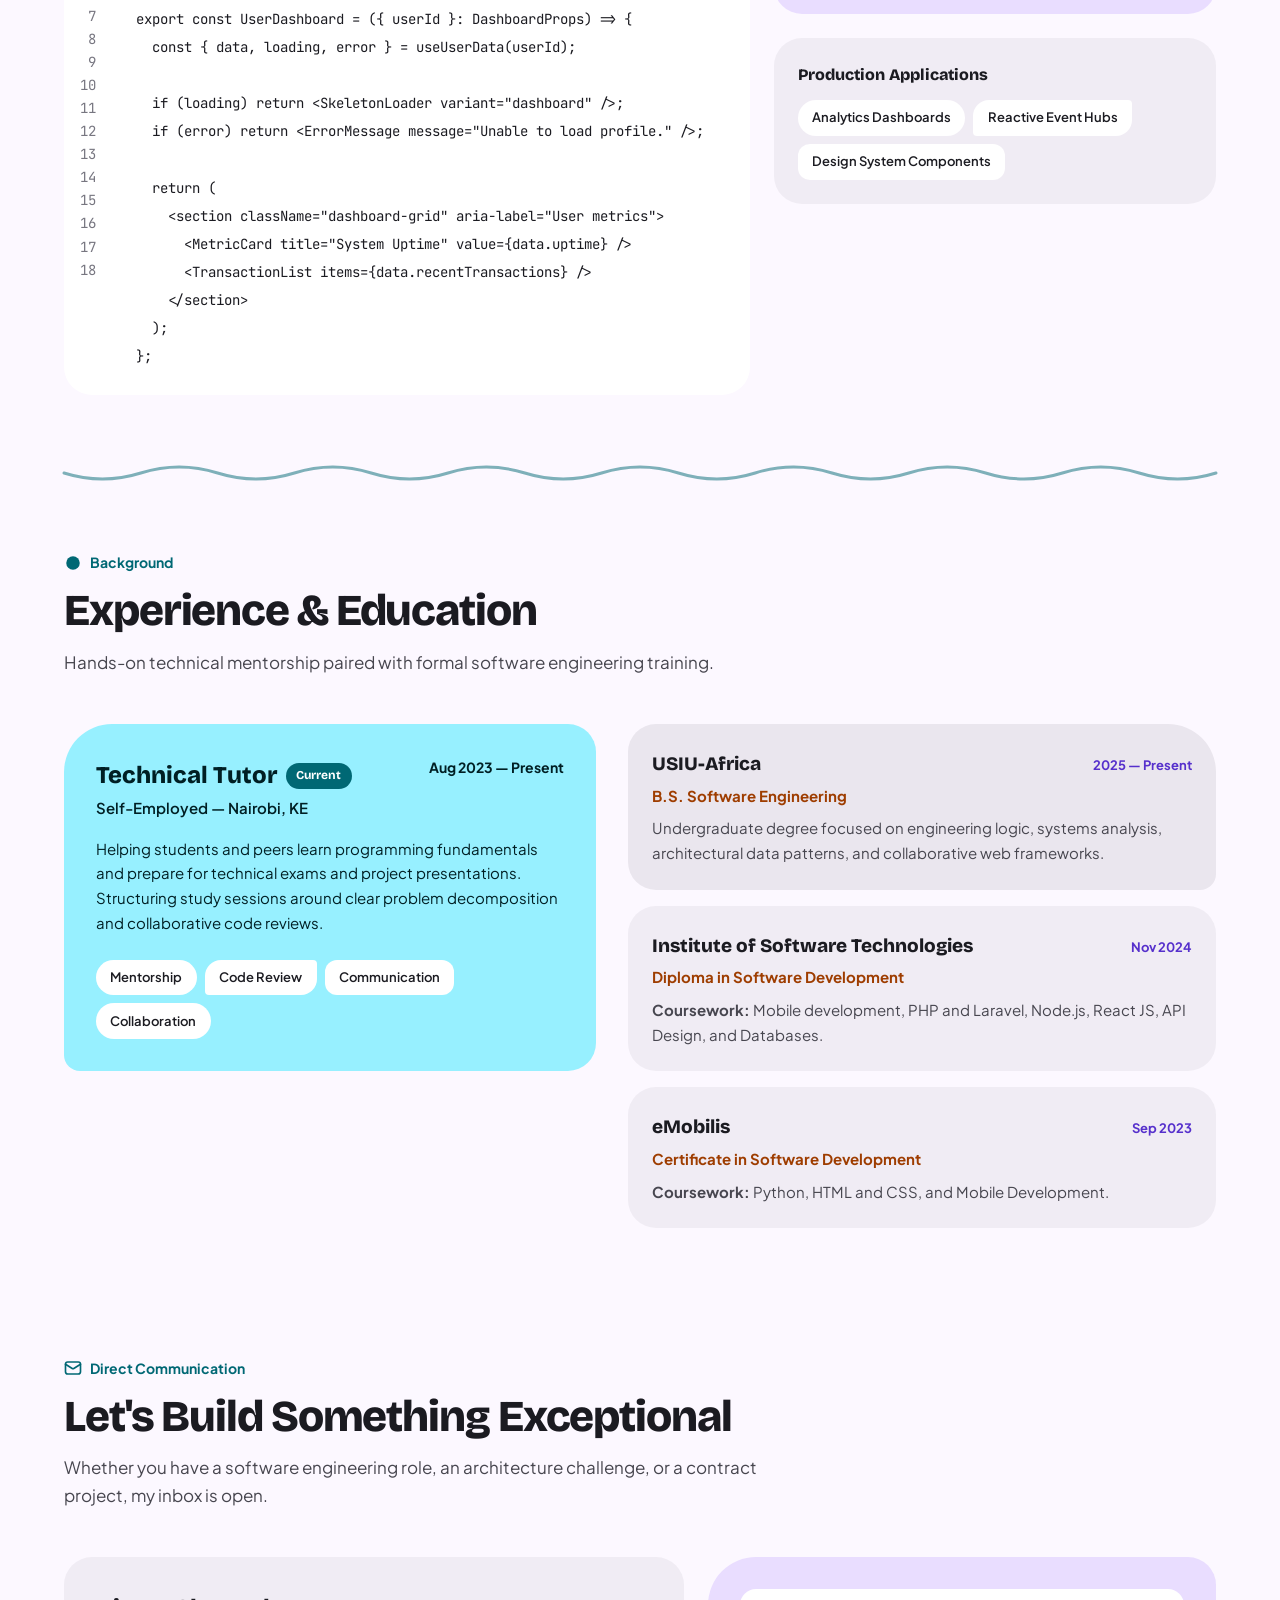
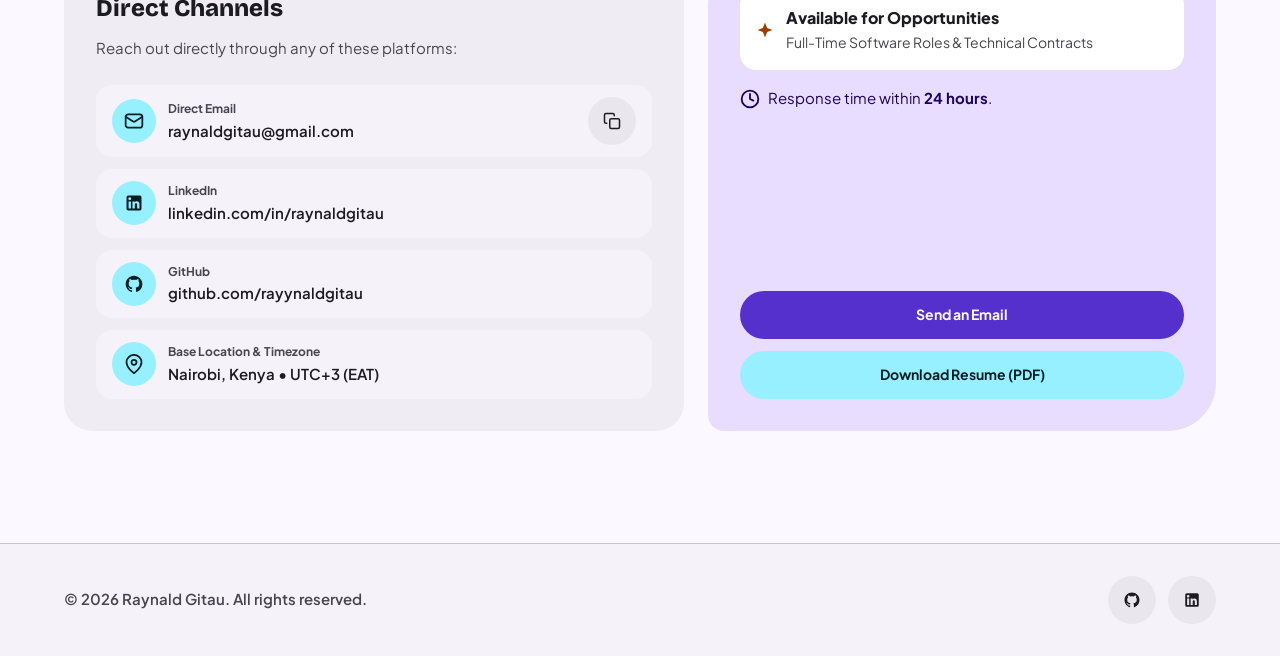
==== commit b53d10d8: "style(nav): increase navbar logo size to 54px height" ====
--- a/index.html
+++ b/index.html
@@ -58,8 +58,8 @@
     <header class="m3-app-bar">
         <nav class="nav-container" aria-label="Primary Navigation">
             <a href="#hero" class="logo-link" aria-label="Raynald Gitau — Home">
-                <img src="assets/logo-light.png" alt="Raynald" class="logo-img logo-img-light" width="115" height="40">
-                <img src="assets/logo-dark.png" alt="Raynald" class="logo-img logo-img-dark" width="115" height="40">
+                <img src="assets/logo-light.png" alt="Raynald" class="logo-img logo-img-light" width="156" height="54">
+                <img src="assets/logo-dark.png" alt="Raynald" class="logo-img logo-img-dark" width="156" height="54">
             </a>
 
             <div class="nav-actions-right">
--- a/styles.css
+++ b/styles.css
@@ -333,7 +333,7 @@
 }
 
 .logo-img {
-    height: 40px;
+    height: 54px;
     width: auto;
     display: block;
 }
